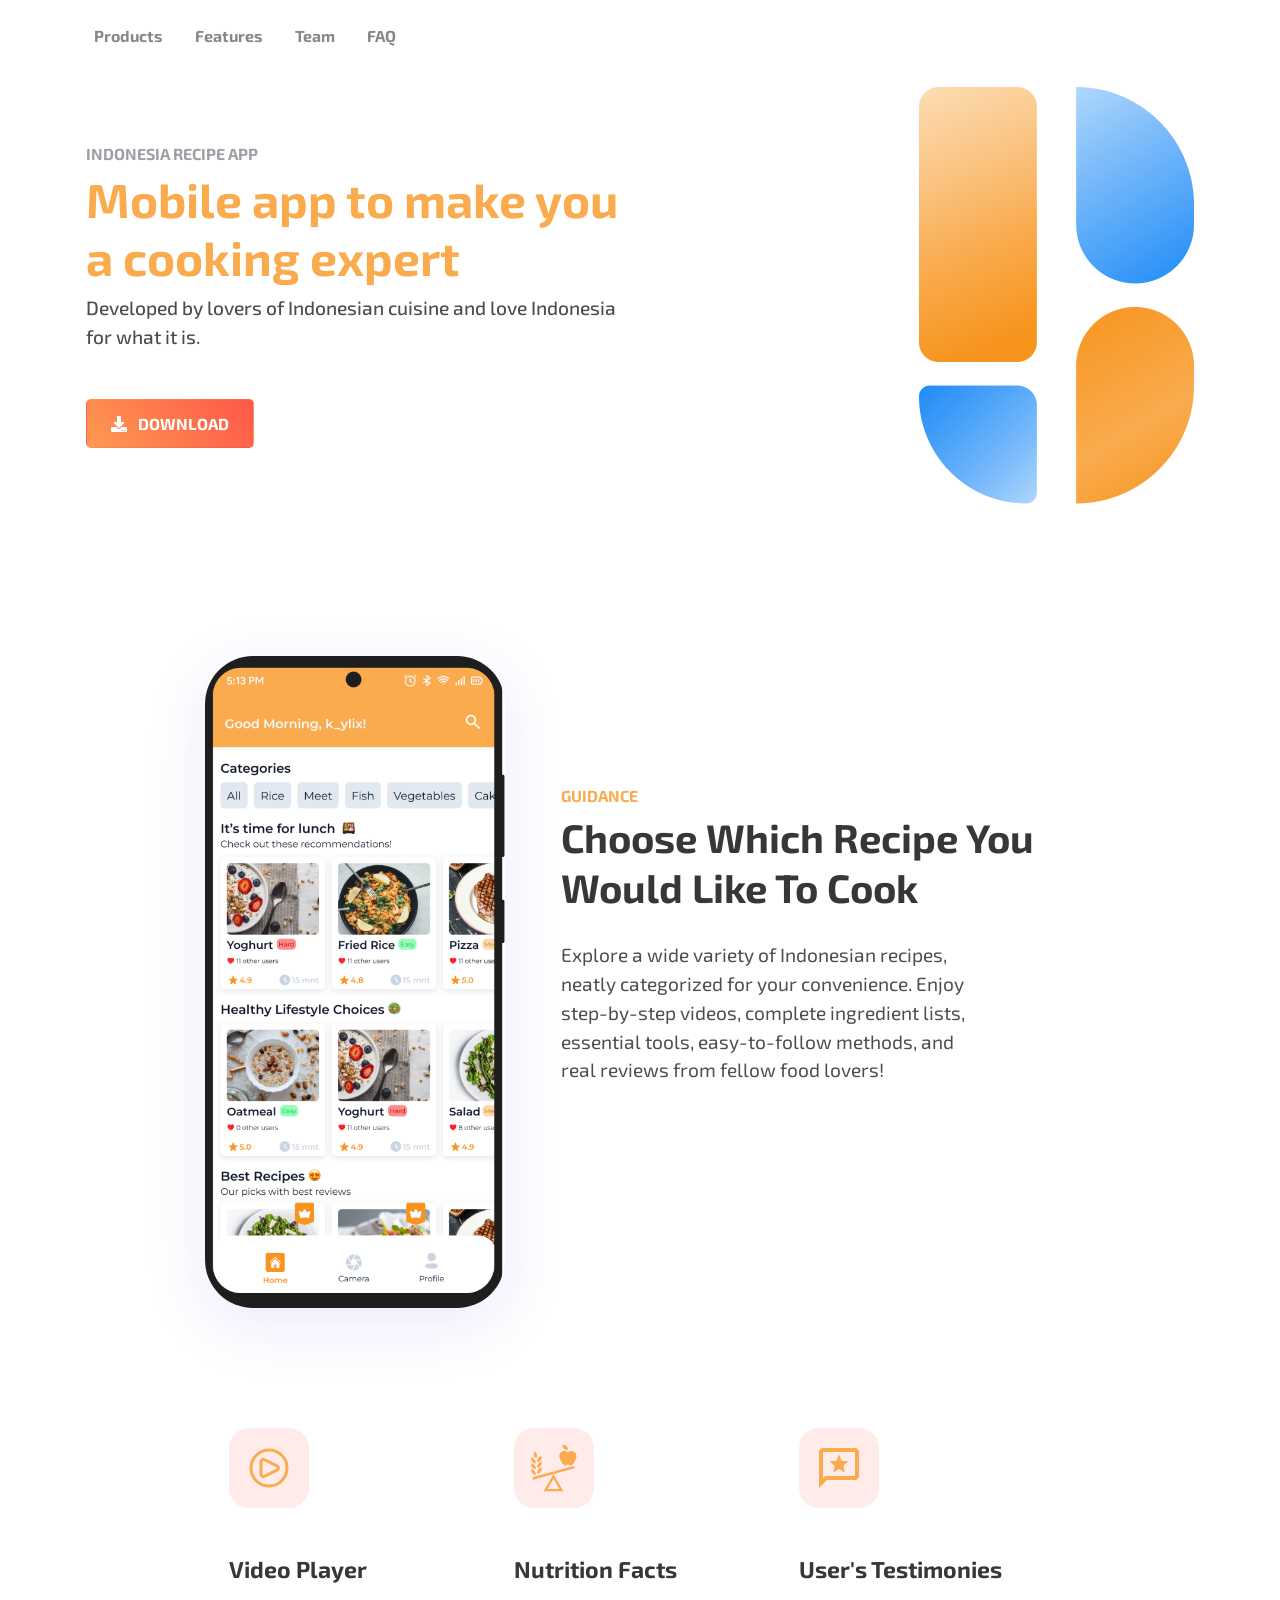
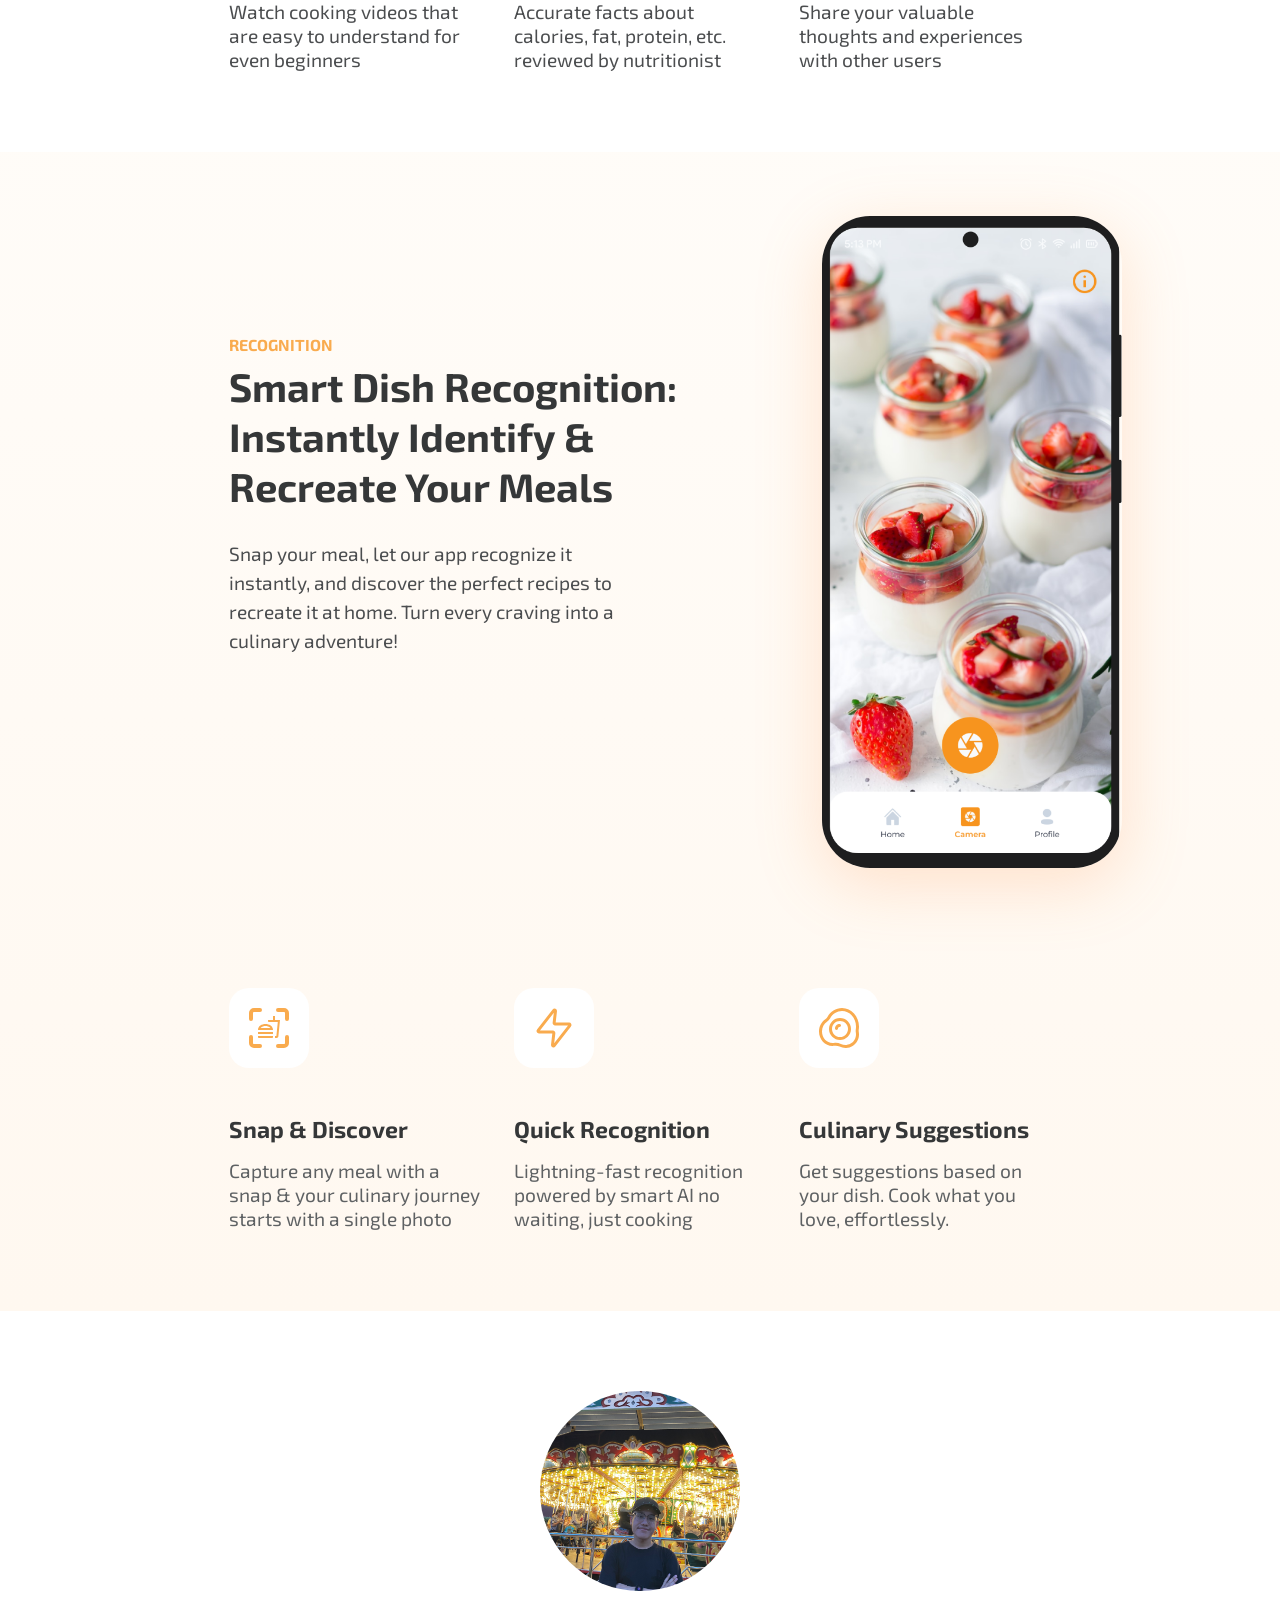
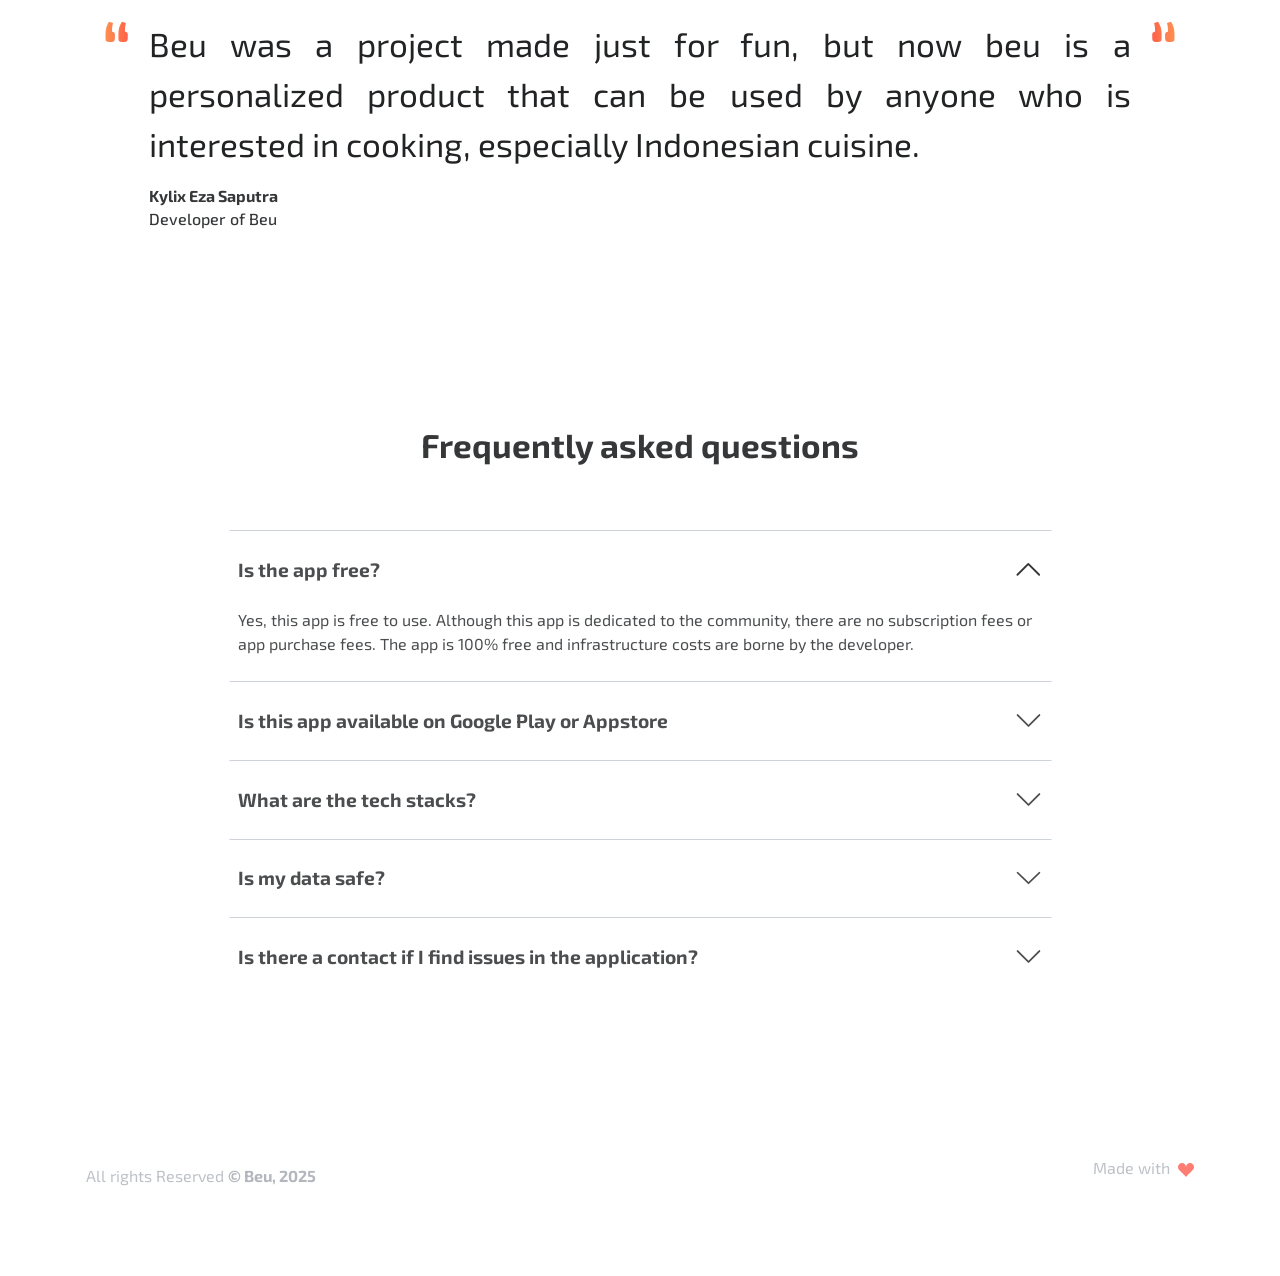
==== static_resources/src/main/resources/landing-page/public/index.html @ d97e84a9 "feat(app): created landing page" ====
<!DOCTYPE html>
<html lang="en-US" dir="ltr">

  <head>
    <meta charset="utf-8">
    <meta http-equiv="X-UA-Compatible" content="IE=edge">
    <meta name="viewport" content="width=device-width, initial-scale=1">


    <!-- ===============================================-->
    <!--    Document Title-->
    <!-- ===============================================-->
    <title>Beu | Bring Out The Best Chef In You!</title>


    <!-- ===============================================-->
    <!--    Favicons-->
    <!-- ===============================================-->
    <link rel="apple-touch-icon" href="assets/img/icons/logo.svg">
    <link rel="icon" type="image/x-icon" sizes="32x32" href="assets/img/icons/logo.svg">
    <link rel="icon" type="image/x-icon" sizes="16x16" href="assets/img/icons/logo.svg">
    <link rel="shortcut icon" type="image/x-icon" href="assets/img/icons/logo.svg">
    <link rel="manifest" href="assets/img/favicons/manifest.json">
    <meta name="msapplication-TileImage" content="assets/img/favicons/mstile-150x150.png">
    <meta name="theme-color" content="#ffffff">


    <!-- ===============================================-->
    <!--    Stylesheets-->
    <!-- ===============================================-->
    <link href="assets/css/theme.css" rel="stylesheet" />

  </head>


  <body>

    <!-- ===============================================-->
    <!--    Main Content-->
    <!-- ===============================================-->
    <main class="main" id="top">
      <nav class="navbar navbar-expand-lg navbar-light fixed-top py-3 d-block" data-navbar-on-scroll="data-navbar-on-scroll">
        <div class="container">
          <button class="navbar-toggler collapsed" type="button" data-bs-toggle="collapse" data-bs-target="#navbarSupportedContent" aria-controls="navbarSupportedContent" aria-expanded="false" aria-label="Toggle navigation"><span class="navbar-toggler-icon"></span></button>
          <div class="collapse navbar-collapse border-top border-lg-0 mt-4 mt-lg-0" id="navbarSupportedContent">
            <ul class="navbar-nav me-auto pt-2 pt-lg-0 font-base">
              <li class="nav-item pe-2" data-anchor="data-anchor"><a class="nav-link fw-bold" href="#home">Products</a></li>
              <li class="nav-item px-2" data-anchor="data-anchor"><a class="nav-link fw-bold" href="#feature">Features</a></li>
              <li class="nav-item px-2" data-anchor="data-anchor"><a class="nav-link fw-bold" href="#team">Team</a></li>
              <li class="nav-item px-2" data-anchor="data-anchor"><a class="nav-link fw-bold" href="#faq">FAQ</a></li>
            </ul>
          </div>
        </div>
      </nav>
      <section id="home">
        <div class="container">
          <div class="row align-items-center g-2">
            <div class="col-md-5 col-lg-6 order-0 order-md-1 text-end"><img class="pt-7 pt-md-0 w-50" src="assets/img/gallery/beu.png" alt="hero-header" /></div>
            <div class="col-md-7 col-lg-6 py-6 text-md-start text-center">
              <h6 class="fs-0 text-uppercase fw-bold text-600">Indonesia Recipe App</h6>
              <h1 class="fw-bold fs-4 fs-lg-6 fs-xxl-7 text-primary"> Mobile app to make you a cooking expert</h1>
              <p class="mb-5 fs-1 fw-medium">Developed by lovers of Indonesian cuisine and love Indonesia for what it is.</p>
              <a class="btn hover-top btn-collab" href="#!"><i class="fas fa-download me-2"></i> DOWNLOAD</a>
            </div>
          </div>
        </div>
      </section>

      <!-- ============================================-->
      <!-- <section> begin ============================-->
      <section id="feature" class="py-6">
        <div class="container">
          <div class="row flex-center">
            <div class="col-md-6 col-lg-4 text-center mb-6 mb-md-0 order-0"><img class="shadow-lg" src="assets/img/gallery/guidance.png" width="300" alt="..." style="border-radius:3rem;" /></div>
            <div class="col-md-6 text-center text-md-start mb-6 offset-0">
              <h6 class="fs-0 text-uppercase fw-bold text-primary">Guidance</h6>
              <h6 class="fw-bold fs-3 fs-lg-5 lh-sm">Choose Which Recipe You Would Like To Cook</h6>
              <p class="my-4 fs-1 pe-xl-8">Explore a wide variety of Indonesian recipes, neatly categorized for your convenience. Enjoy step-by-step videos, complete ingredient lists, essential tools, easy-to-follow methods, and real reviews from fellow food lovers!</p>
            </div>
          </div>
          <div class="row flex-center">
            <div class="col-md-4 col-lg-3 mt-4 mt-lg-8 text-center text-md-start">
              <div class="badge bg-soft-danger p-3 rounded-3"><img class="w-100 h-100" src="assets/img/icons/video.svg" alt="..." /></div>
              <h4 class="mt-5 mb-3 fw-bold">Video Player</h4>
              <p class="fs-1 lh-sm">Watch cooking videos that are easy to understand for even beginners</p>
            </div>
            <div class="col-md-4 col-lg-3 mt-4 mt-lg-8 text-center text-md-start">
              <div class="badge bg-soft-danger p-3 rounded-3"><img class="w-100 h-100" src="assets/img/icons/nutrition.svg" alt="..." /></div>
              <h4 class="mt-5 mb-3 fw-bold">Nutrition Facts</h4>
              <p class="fs-1 lh-sm">Accurate facts about calories, fat, protein, etc. reviewed by nutritionist</p>
            </div>
            <div class="col-md-4 col-lg-3 mt-4 mt-lg-8 text-center text-md-start">
              <div class="badge bg-soft-danger p-3 rounded-3"><img class="w-100 h-100" src="assets/img/icons/review.svg" alt="..." /></div>
              <h4 class="mt-5 mb-3 fw-bold">User's Testimonies</h4>
              <p class="fs-1 lh-sm">Share your valuable thoughts and experiences with other users</p>
            </div>
          </div>
        </div>
        <!-- end of .container-->

      </section>
      <!-- <section> close ============================-->
      <!-- ============================================-->




      <!-- ============================================-->
      <!-- <section> begin ============================-->
      <section class="py-6" style="background:linear-gradient(180deg, #FFFEFC -54.51%, #FFF8F0 99.98%);">

        <div class="container">
          <div class="row flex-center">
            <div class="col-md-6 col-lg-4 text-center mb-6 mb-md-0 order-0 order-md-1"><img class="shadow-collab" src="assets/img/gallery/recognition.png" width="300" alt="..." style="border-radius:3rem;" /></div>
            <div class="col-md-6 text-center text-md-start mb-6 offset-lg-1">
              <h6 class="fs-0 text-uppercase fw-bold text-primary">Recognition</h6>
              <h6 class="fw-bold fs-3 fs-lg-5 lh-sm">Smart Dish Recognition: Instantly Identify & Recreate Your Meals</h6>
              <p class="my-4 fs-1 pe-xl-8">Snap your meal, let our app recognize it instantly, and discover the perfect recipes to recreate it at home. Turn every craving into a culinary adventure!</p>
            </div>
          </div>
          <div class="row flex-center">
            <div class="col-md-4 col-lg-3 mt-4 mt-lg-8 text-center text-md-start">
              <div class="badge bg-white p-3 rounded-3"><img class="w-100 h-100" src="assets/img/icons/scan.svg" alt="..." /></div>
              <h4 class="mt-5 mb-3 fw-bold">Snap & Discover</h4>
              <p class="fs-1 lh-sm"><span class="text-900">Capture any meal with a snap & your culinary journey starts with a single photo</span></p>
            </div>
            <div class="col-md-4 col-lg-3 mt-4 mt-lg-8 text-center text-md-start">
              <div class="badge bg-white p-3 rounded-3"><img class="w-100 h-100" src="assets/img/icons/fast.svg" alt="..." /></div>
              <h4 class="mt-5 mb-3 fw-bold">Quick Recognition</h4>
              <p class="fs-1 lh-sm"><span class="text-900">Lightning-fast recognition powered by smart AI no waiting, just cooking</span></p>
            </div>
            <div class="col-md-4 col-lg-3 mt-4 mt-lg-8 text-center text-md-start">
              <div class="badge bg-white p-3 rounded-3"><img class="w-100 h-100" src="assets/img/icons/recreate.svg" alt="..." /></div>
              <h4 class="mt-5 mb-3 fw-bold">Culinary Suggestions</h4>
              <p class="fs-1 lh-sm"><span class="text-900"> Get suggestions based on your dish. Cook what you love, effortlessly.</span></p>
            </div>
          </div>
        </div>
        <!-- end of .container-->

      </section>
      <!-- <section> close ============================-->
      <!-- ============================================-->




      <!-- ============================================-->
      <!-- <section> begin ============================-->
      <section id="team">
        <div class="container text-center">
          <div class="mb-4">
            <img class="my-2 my-sm-0 align-self-center align-self-sm-center image-circle"
                 src="assets/img/gallery/kylix.jpg" width="200" alt="services" />
            <div class="d-flex flex-column flex-sm-row align-items-start my-4">
              <img class="mx-3 my-5 my-sm-0 align-self-center align-self-sm-start" src="assets/img/icons/quot.svg" alt="..." />
              <div class="flex-1 text-center text-sm-start justify-content-end">
                <p class="fs-4 text-1200 text-justify">Beu was a project made just for fun, but now beu is a personalized product that can be used by anyone who is interested in cooking, especially Indonesian cuisine.</p>
                <h6 class="mb-1 fw-bold fs-0">Kylix Eza Saputra</h6>
                <h6 class="fs-0">Developer of Beu</h6>
              </div>
              <img class="mx-sm-3 my-5 my-sm-0 align-self-center align-self-sm-start flip-image" src="assets/img/icons/quot.svg" alt="..." />
            </div>
          </div>
        </div>
        <!-- end of .container-->

      </section>
      <!-- <section> close ============================-->
      <!-- ============================================-->

      <!-- ============================================-->
      <!-- <section> begin ============================-->
      <section id="faq">
        <div class="container">
          <div class="row justify-content-center">
            <div class="col-md-8 col-lg-6 text-center mb-3">
              <h6 class="fw-bold fs-4 display-3 lh-sm mb-5">Frequently asked questions</h6>
            </div>
          </div>
          <div class="row flex-center">
            <div class="col-lg-9">
              <div class="accordion" id="accordionExample">
                <div class="accordion-item border-top">
                  <h2 class="accordion-header" id="heading1">
                    <button class="accordion-button px-2" type="button" data-bs-toggle="collapse" data-bs-target="#collapse1" aria-expanded="true" aria-controls="collapse1">
                      <span class="mb-0 fw-bold text-start fs-1 text-1000">Is the app free?</span>
                    </button>
                  </h2>
                  <div class="accordion-collapse collapse show" id="collapse1" aria-labelledby="heading1" data-bs-parent="#accordionExample">
                    <div class="accordion-body pt-0 px-2">Yes, this app is free to use. Although this app is dedicated to the community, there are no subscription fees or app purchase fees. The app is 100% free and infrastructure costs are borne by the developer.</div>
                  </div>
                </div>
                <div class="accordion-item border-top">
                  <h2 class="accordion-header" id="heading2">
                    <button class="accordion-button px-2 collapsed" type="button" data-bs-toggle="collapse" data-bs-target="#collapse2" aria-expanded="true" aria-controls="collapse2"><span class="mb-0 fw-bold text-start fs-1 text-1000">Is this app available on Google Play or Appstore</span></button>
                  </h2>
                  <div class="accordion-collapse collapse" id="collapse2" aria-labelledby="heading2" data-bs-parent="#accordionExample">
                    <div class="accordion-body pt-0 px-2">No, this application is not available on google play or appstore so you need to download it manually via the download button on this website that has been provided.</div>
                  </div>
                </div>
                <div class="accordion-item border-top">
                  <h2 class="accordion-header" id="heading3">
                    <button class="accordion-button px-2 collapsed" type="button" data-bs-toggle="collapse" data-bs-target="#collapse3" aria-expanded="true" aria-controls="collapse3">
                      <span class="mb-0 fw-bold text-start fs-1 text-1000">What are the tech stacks?</span>
                    </button>
                  </h2>
                  <div class="accordion-collapse collapse" id="collapse3" aria-labelledby="heading3" data-bs-parent="#accordionExample">
                    <div class="accordion-body pt-0 px-2">The entire ecosystem of this application was developed using new technologies from Kotlin, namely Compose Multiplatform and Ktor Server. Compose multiplatform is Kotlin's technology for developing Android and iOS applications by using one codebase. In addition, there is tensorflow to identify the dish</div>
                  </div>
                </div>
                <div class="accordion-item border-top">
                  <h2 class="accordion-header" id="heading4">
                    <button class="accordion-button px-2 collapsed" type="button" data-bs-toggle="collapse" data-bs-target="#collapse4" aria-expanded="true" aria-controls="collapse4"><span class="mb-0 fw-bold text-start fs-1 text-1000">Is my data safe?</span></button>
                  </h2>
                  <div class="accordion-collapse collapse" id="collapse4" aria-labelledby="heading4" data-bs-parent="#accordionExample">
                    <div class="accordion-body pt-0 px-2">Yes, user data will be safe and there will be no misuse of user data.</div>
                  </div>
                </div>
                <div class="accordion-item border-top">
                  <h2 class="accordion-header" id="heading5">
                    <button class="accordion-button px-2 collapsed" type="button" data-bs-toggle="collapse" data-bs-target="#collapse5" aria-expanded="true" aria-controls="collapse5"><span class="mb-0 fw-bold text-start fs-1 text-1000">Is there a contact if I find issues in the application?</span></button>
                  </h2>
                  <div class="accordion-collapse collapse" id="collapse5" aria-labelledby="heading5" data-bs-parent="#accordionExample">
                    <div class="accordion-body pt-0 px-2">Yes, you can contact the developer via email kylixeza.dev@gmail.com or directly open the issue in this repository https://github.com/kylixeza/beu-cmp</div>
                  </div>
                </div>
              </div>
            </div>
          </div>
        </div>
        <!-- end of .container-->

      </section>
      <!-- <section> close ============================-->
      <!-- ============================================-->

      <!-- ============================================-->
      <!-- <section> begin ============================-->
      <section>
        <div class="container">
          <div class="row justify-content-md-between justify-content-evenly">
            <div class="col-12 col-sm-8 col-md-6 col-lg-auto text-center text-md-start">
              <p class="fs-0 my-2 text-400">All rights Reserved <span class="fw-bold text-500">&copy; Beu, 2025</span></p>
            </div>
            <div class="col-12 col-sm-8 col-md-6">
              <p class="text-center text-md-end text-400"> Made with&nbsp;
                <svg class="bi bi-suit-heart-fill" xmlns="http://www.w3.org/2000/svg" width="16" height="16" fill="#FD7D72" viewBox="0 0 16 16">
                  <path d="M4 1c2.21 0 4 1.755 4 3.92C8 2.755 9.79 1 12 1s4 1.755 4 3.92c0 3.263-3.234 4.414-7.608 9.608a.513.513 0 0 1-.784 0C3.234 9.334 0 8.183 0 4.92 0 2.755 1.79 1 4 1z"></path>
                </svg>
              </p>
            </div>
          </div>
        </div>
        <!-- end of .container-->

      </section>
      <!-- <section> close ============================-->
      <!-- ============================================-->


    </main>
    <!-- ===============================================-->
    <!--    End of Main Content-->
    <!-- ===============================================-->




    <!-- ===============================================-->
    <!--    JavaScripts-->
    <!-- ===============================================-->
    <script src="vendors/@popperjs/popper.min.js"></script>
    <script src="vendors/bootstrap/bootstrap.min.js"></script>
    <script src="vendors/is/is.min.js"></script>
    <script src="https://polyfill.io/v3/polyfill.min.js?features=window.scroll"></script>
    <script src="vendors/fontawesome/all.min.js"></script>
    <script src="assets/js/theme.js"></script>

    <link href="https://fonts.googleapis.com/css2?family=Exo+2:wght@200;300;400;500;600;700&amp;family=Montserrat:wght@200;300&amp;display=swap" rel="stylesheet">
    <link href="https://fonts.googleapis.com/css2?family=Exo+2:wght@200;300;400;500;600;700&amp;family=Montserrat:wght@200;300;400;500;600;700&amp;display=swap" rel="stylesheet">
  </body>

</html>
---- static_resources/src/main/resources/landing-page/public/assets/css/theme.css ----
/* -------------------------------------------------------------------------- */
/*                                 Theme                                      */
/* -------------------------------------------------------------------------- */
/* prettier-ignore */
/* -------------------------------------------------------------------------- */
/*                                  Utilities                                 */
/* -------------------------------------------------------------------------- */
/*-----------------------------------------------
|   Bootstrap Styles
-----------------------------------------------*/
/*!
 * Bootstrap v5.0.0-alpha1 (https://getbootstrap.com/)
 * Copyright 2011-2020 The Bootstrap Authors
 * Copyright 2011-2020 Twitter, Inc.
 * Licensed under MIT (https://github.com/twbs/bootstrap/blob/main/LICENSE)
 */
:root {
  --bs-blue: #1478FC;
  --bs-indigo: #5022E2;
  --bs-purple: #764BA2;
  --bs-pink: #EE6BFA;
  --bs-red: #FD7D72;
  --bs-orange: #F0980E;
  --bs-yellow: #FE9A52;
  --bs-green: #4FBF67;
  --bs-teal: #18DEBC;
  --bs-cyan: #21D4DF;
  --bs-white: #fff;
  --bs-gray: #9DA1A6;
  --bs-gray-dark: #6F7275;
  --bs-primary: #5022E2;
  --bs-secondary: #764BA2;
  --bs-success: #4FBF67;
  --bs-info: #21D4DF;
  --bs-warning: #FE9A52;
  --bs-danger: #FD7D72;
  --bs-light: #F9FAFD;
  --bs-dark: #353738;
  --bs-font-sans-serif: "Exo 2", "Open Sans", -apple-system, BlinkMacSystemFont, "Segoe UI", "Helvetica Neue", Arial, sans-serif, "Apple Color Emoji", "Segoe UI Emoji", "Segoe UI Symbol";
  --bs-font-monospace: "SFMono-Regular", Menlo, Monaco, Consolas, "Liberation Mono", "Courier New", monospace;
  --bs-gradient: linear-gradient(180deg, rgba(255, 255, 255, 0.15), rgba(255, 255, 255, 0));
}

*,
*::before,
*::after {
  -webkit-box-sizing: border-box;
  box-sizing: border-box;
}

@media (prefers-reduced-motion: no-preference) {
  :root {
    scroll-behavior: smooth;
  }
}

body {
  margin: 0;
  font-family: var(--bs-font-sans-serif);
  font-size: 1rem;
  font-weight: 400;
  line-height: 1.5;
  color: #4B4D4F;
  background-color: #fff;
  -webkit-text-size-adjust: 100%;
  -webkit-tap-highlight-color: rgba(0, 0, 0, 0);
}

hr {
  margin: 1rem 0;
  color: #CED3D9;
  background-color: currentColor;
  border: 0;
  opacity: 1;
}

hr:not([size]) {
  height: 1px;
}

h1, .h1, h2, .h2, h3, .h3, h4, .h4, h5, .h5, h6, .h6 {
  margin-top: 0;
  margin-bottom: 0.5rem;
  font-family: "Exo 2", "Open Sans", -apple-system, BlinkMacSystemFont, "Segoe UI", "Helvetica Neue", Arial, sans-serif, "Apple Color Emoji", "Segoe UI Emoji", "Segoe UI Symbol";
  font-weight: 500;
  line-height: 1.2;
  color: #353738;
}

h1, .h1 {
  font-size: calc(1.37383rem + 1.48598vw);
}

@media (min-width: 1200px) {
  h1, .h1 {
    font-size: 2.48832rem;
  }
}

h2, .h2 {
  font-size: calc(1.33236rem + 0.98832vw);
}

@media (min-width: 1200px) {
  h2, .h2 {
    font-size: 2.0736rem;
  }
}

h3, .h3 {
  font-size: calc(1.2978rem + 0.5736vw);
}

@media (min-width: 1200px) {
  h3, .h3 {
    font-size: 1.728rem;
  }
}

h4, .h4 {
  font-size: calc(1.269rem + 0.228vw);
}

@media (min-width: 1200px) {
  h4, .h4 {
    font-size: 1.44rem;
  }
}

h5, .h5 {
  font-size: 1.2rem;
}

h6, .h6 {
  font-size: 0.83333rem;
}

p {
  margin-top: 0;
  margin-bottom: 1rem;
}

abbr[title],
abbr[data-bs-original-title] {
  -webkit-text-decoration: underline dotted;
  text-decoration: underline dotted;
  cursor: help;
  -webkit-text-decoration-skip-ink: none;
  text-decoration-skip-ink: none;
}

address {
  margin-bottom: 1rem;
  font-style: normal;
  line-height: inherit;
}

ol,
ul {
  padding-left: 2rem;
}

ol,
ul,
dl {
  margin-top: 0;
  margin-bottom: 1rem;
}

ol ol,
ul ul,
ol ul,
ul ol {
  margin-bottom: 0;
}

dt {
  font-weight: 700;
}

dd {
  margin-bottom: .5rem;
  margin-left: 0;
}

blockquote {
  margin: 0 0 1rem;
}

b,
strong {
  font-weight: 800;
}

small, .small {
  font-size: 75%;
}

mark, .mark {
  padding: 0.2em;
  background-color: #fcf8e3;
}

sub,
sup {
  position: relative;
  font-size: 0.75em;
  line-height: 0;
  vertical-align: baseline;
}

sub {
  bottom: -.25em;
}

sup {
  top: -.5em;
}

a {
  color: #5022E2;
  text-decoration: none;
}

a:hover {
  color: #401bb5;
  text-decoration: underline;
}

a:not([href]):not([class]), a:not([href]):not([class]):hover {
  color: inherit;
  text-decoration: none;
}

pre,
code,
kbd,
samp {
  font-family: var(--bs-font-monospace);
  font-size: 1em;
  direction: ltr /* rtl:ignore */;
  unicode-bidi: bidi-override;
}

pre {
  display: block;
  margin-top: 0;
  margin-bottom: 1rem;
  overflow: auto;
  font-size: 75%;
}

pre code {
  font-size: inherit;
  color: inherit;
  word-break: normal;
}

code {
  font-size: 75%;
  color: #EE6BFA;
  word-wrap: break-word;
}

a > code {
  color: inherit;
}

kbd {
  padding: 0.2rem 0.4rem;
  font-size: 75%;
  color: #fff;
  background-color: #5E6163;
  border-radius: 0.625rem;
}

kbd kbd {
  padding: 0;
  font-size: 1em;
  font-weight: 700;
}

figure {
  margin: 0 0 1rem;
}

img,
svg {
  vertical-align: middle;
}

table {
  caption-side: bottom;
  border-collapse: collapse;
}

caption {
  padding-top: 0.5rem;
  padding-bottom: 0.5rem;
  color: #B3B7BD;
  text-align: left;
}

th {
  text-align: inherit;
  text-align: -webkit-match-parent;
}

thead,
tbody,
tfoot,
tr,
td,
th {
  border-color: inherit;
  border-style: solid;
  border-width: 0;
}

label {
  display: inline-block;
}

button {
  border-radius: 0;
}

button:focus:not(:focus-visible) {
  outline: 0;
}

input,
button,
select,
optgroup,
textarea {
  margin: 0;
  font-family: inherit;
  font-size: inherit;
  line-height: inherit;
}

button,
select {
  text-transform: none;
}

[role="button"] {
  cursor: pointer;
}

select {
  word-wrap: normal;
}

select:disabled {
  opacity: 1;
}

[list]::-webkit-calendar-picker-indicator {
  display: none;
}

button,
[type="button"],
[type="reset"],
[type="submit"] {
  -webkit-appearance: button;
}

button:not(:disabled),
[type="button"]:not(:disabled),
[type="reset"]:not(:disabled),
[type="submit"]:not(:disabled) {
  cursor: pointer;
}

::-moz-focus-inner {
  padding: 0;
  border-style: none;
}

textarea {
  resize: vertical;
}

fieldset {
  min-width: 0;
  padding: 0;
  margin: 0;
  border: 0;
}

legend {
  float: left;
  width: 100%;
  padding: 0;
  margin-bottom: 0.5rem;
  font-size: calc(1.275rem + 0.3vw);
  line-height: inherit;
}

@media (min-width: 1200px) {
  legend {
    font-size: 1.5rem;
  }
}

legend + * {
  clear: left;
}

::-webkit-datetime-edit-fields-wrapper,
::-webkit-datetime-edit-text,
::-webkit-datetime-edit-minute,
::-webkit-datetime-edit-hour-field,
::-webkit-datetime-edit-day-field,
::-webkit-datetime-edit-month-field,
::-webkit-datetime-edit-year-field {
  padding: 0;
}

::-webkit-inner-spin-button {
  height: auto;
}

[type="search"] {
  outline-offset: -2px;
  -webkit-appearance: textfield;
}

/* rtl:raw:
[type="tel"],
[type="url"],
[type="email"],
[type="number"] {
  direction: ltr;
}
*/
::-webkit-search-decoration {
  -webkit-appearance: none;
}

::-webkit-color-swatch-wrapper {
  padding: 0;
}

::file-selector-button {
  font: inherit;
}

::-webkit-file-upload-button {
  font: inherit;
  -webkit-appearance: button;
}

output {
  display: inline-block;
}

iframe {
  border: 0;
}

summary {
  display: list-item;
  cursor: pointer;
}

progress {
  vertical-align: baseline;
}

[hidden] {
  display: none !important;
}

.lead {
  font-size: 1.2rem;
  font-weight: 400;
}

.display-1 {
  font-size: calc(1.55498rem + 3.65978vw);
  font-weight: 900;
  line-height: 1;
}

@media (min-width: 1200px) {
  .display-1 {
    font-size: 4.29982rem;
  }
}

.display-2 {
  font-size: calc(1.48332rem + 2.79982vw);
  font-weight: 900;
  line-height: 1;
}

@media (min-width: 1200px) {
  .display-2 {
    font-size: 3.58318rem;
  }
}

.display-3 {
  font-size: calc(1.4236rem + 2.08318vw);
  font-weight: 900;
  line-height: 1;
}

@media (min-width: 1200px) {
  .display-3 {
    font-size: 2.98598rem;
  }
}

.display-4 {
  font-size: calc(1.37383rem + 1.48598vw);
  font-weight: 900;
  line-height: 1;
}

@media (min-width: 1200px) {
  .display-4 {
    font-size: 2.48832rem;
  }
}

.display-5 {
  font-size: calc(1.33236rem + 0.98832vw);
  font-weight: 900;
  line-height: 1;
}

@media (min-width: 1200px) {
  .display-5 {
    font-size: 2.0736rem;
  }
}

.display-6 {
  font-size: calc(1.2978rem + 0.5736vw);
  font-weight: 900;
  line-height: 1;
}

@media (min-width: 1200px) {
  .display-6 {
    font-size: 1.728rem;
  }
}

.list-unstyled {
  padding-left: 0;
  list-style: none;
}

.list-inline {
  padding-left: 0;
  list-style: none;
}

.list-inline-item {
  display: inline-block;
}

.list-inline-item:not(:last-child) {
  margin-right: 0.5rem;
}

.initialism {
  font-size: 75%;
  text-transform: uppercase;
}

.blockquote {
  margin-bottom: 1rem;
  font-size: 1.2rem;
}

.blockquote > :last-child {
  margin-bottom: 0;
}

.blockquote-footer {
  margin-top: -1rem;
  margin-bottom: 1rem;
  font-size: 75%;
  color: #9DA1A6;
}

.blockquote-footer::before {
  content: "\2014\00A0";
}

.img-fluid {
  max-width: 100%;
  height: auto;
}

.img-thumbnail {
  padding: 0.25rem;
  background-color: #fff;
  border: 1px solid #CED3D9;
  border-radius: 0.25rem;
  max-width: 100%;
  height: auto;
}

.figure {
  display: inline-block;
}

.figure-img {
  margin-bottom: 0.5rem;
  line-height: 1;
}

.figure-caption {
  font-size: 75%;
  color: #9DA1A6;
}

.container,
.container-fluid,
.container-sm,
.container-md,
.container-lg,
.container-xl,
.container-xxl {
  width: 100%;
  padding-right: var(--bs-gutter-x, 1rem);
  padding-left: var(--bs-gutter-x, 1rem);
  margin-right: auto;
  margin-left: auto;
}

@media (min-width: 576px) {
  .container, .container-sm {
    max-width: 540px;
  }
}

@media (min-width: 768px) {
  .container, .container-sm, .container-md {
    max-width: 720px;
  }
}

@media (min-width: 992px) {
  .container, .container-sm, .container-md, .container-lg {
    max-width: 960px;
  }
}

@media (min-width: 1200px) {
  .container, .container-sm, .container-md, .container-lg, .container-xl {
    max-width: 1140px;
  }
}

@media (min-width: 1540px) {
  .container, .container-sm, .container-md, .container-lg, .container-xl, .container-xxl {
    max-width: 1480px;
  }
}

.row {
  --bs-gutter-x: 2rem;
  --bs-gutter-y: 0;
  display: -webkit-box;
  display: -ms-flexbox;
  display: flex;
  -ms-flex-wrap: wrap;
  flex-wrap: wrap;
  margin-top: calc(var(--bs-gutter-y) * -1);
  margin-right: calc(var(--bs-gutter-x) / -2);
  margin-left: calc(var(--bs-gutter-x) / -2);
}

.row > * {
  -ms-flex-negative: 0;
  flex-shrink: 0;
  width: 100%;
  max-width: 100%;
  padding-right: calc(var(--bs-gutter-x) / 2);
  padding-left: calc(var(--bs-gutter-x) / 2);
  margin-top: var(--bs-gutter-y);
}

.col {
  -webkit-box-flex: 1;
  -ms-flex: 1 0 0%;
  flex: 1 0 0%;
}

.row-cols-auto > * {
  -webkit-box-flex: 0;
  -ms-flex: 0 0 auto;
  flex: 0 0 auto;
  width: auto;
}

.row-cols-1 > * {
  -webkit-box-flex: 0;
  -ms-flex: 0 0 auto;
  flex: 0 0 auto;
  width: 100%;
}

.row-cols-2 > * {
  -webkit-box-flex: 0;
  -ms-flex: 0 0 auto;
  flex: 0 0 auto;
  width: 50%;
}

.row-cols-3 > * {
  -webkit-box-flex: 0;
  -ms-flex: 0 0 auto;
  flex: 0 0 auto;
  width: 33.33333%;
}

.row-cols-4 > * {
  -webkit-box-flex: 0;
  -ms-flex: 0 0 auto;
  flex: 0 0 auto;
  width: 25%;
}

.row-cols-5 > * {
  -webkit-box-flex: 0;
  -ms-flex: 0 0 auto;
  flex: 0 0 auto;
  width: 20%;
}

.row-cols-6 > * {
  -webkit-box-flex: 0;
  -ms-flex: 0 0 auto;
  flex: 0 0 auto;
  width: 16.66667%;
}

.col-auto {
  -webkit-box-flex: 0;
  -ms-flex: 0 0 auto;
  flex: 0 0 auto;
  width: auto;
}

.col-1 {
  -webkit-box-flex: 0;
  -ms-flex: 0 0 auto;
  flex: 0 0 auto;
  width: 8.33333%;
}

.col-2 {
  -webkit-box-flex: 0;
  -ms-flex: 0 0 auto;
  flex: 0 0 auto;
  width: 16.66667%;
}

.col-3 {
  -webkit-box-flex: 0;
  -ms-flex: 0 0 auto;
  flex: 0 0 auto;
  width: 25%;
}

.col-4 {
  -webkit-box-flex: 0;
  -ms-flex: 0 0 auto;
  flex: 0 0 auto;
  width: 33.33333%;
}

.col-5 {
  -webkit-box-flex: 0;
  -ms-flex: 0 0 auto;
  flex: 0 0 auto;
  width: 41.66667%;
}

.col-6 {
  -webkit-box-flex: 0;
  -ms-flex: 0 0 auto;
  flex: 0 0 auto;
  width: 50%;
}

.col-7 {
  -webkit-box-flex: 0;
  -ms-flex: 0 0 auto;
  flex: 0 0 auto;
  width: 58.33333%;
}

.col-8 {
  -webkit-box-flex: 0;
  -ms-flex: 0 0 auto;
  flex: 0 0 auto;
  width: 66.66667%;
}

.col-9 {
  -webkit-box-flex: 0;
  -ms-flex: 0 0 auto;
  flex: 0 0 auto;
  width: 75%;
}

.col-10 {
  -webkit-box-flex: 0;
  -ms-flex: 0 0 auto;
  flex: 0 0 auto;
  width: 83.33333%;
}

.col-11 {
  -webkit-box-flex: 0;
  -ms-flex: 0 0 auto;
  flex: 0 0 auto;
  width: 91.66667%;
}

.col-12 {
  -webkit-box-flex: 0;
  -ms-flex: 0 0 auto;
  flex: 0 0 auto;
  width: 100%;
}

.offset-1 {
  margin-left: 8.33333%;
}

.offset-2 {
  margin-left: 16.66667%;
}

.offset-3 {
  margin-left: 25%;
}

.offset-4 {
  margin-left: 33.33333%;
}

.offset-5 {
  margin-left: 41.66667%;
}

.offset-6 {
  margin-left: 50%;
}

.offset-7 {
  margin-left: 58.33333%;
}

.offset-8 {
  margin-left: 66.66667%;
}

.offset-9 {
  margin-left: 75%;
}

.offset-10 {
  margin-left: 83.33333%;
}

.offset-11 {
  margin-left: 91.66667%;
}

.g-0,
.gx-0 {
  --bs-gutter-x: 0;
}

.g-0,
.gy-0 {
  --bs-gutter-y: 0;
}

.g-1,
.gx-1 {
  --bs-gutter-x: 0.25rem;
}

.g-1,
.gy-1 {
  --bs-gutter-y: 0.25rem;
}

.g-2,
.gx-2 {
  --bs-gutter-x: 0.5rem;
}

.g-2,
.gy-2 {
  --bs-gutter-y: 0.5rem;
}

.g-3,
.gx-3 {
  --bs-gutter-x: 1rem;
}

.g-3,
.gy-3 {
  --bs-gutter-y: 1rem;
}

.g-4,
.gx-4 {
  --bs-gutter-x: 1.8rem;
}

.g-4,
.gy-4 {
  --bs-gutter-y: 1.8rem;
}

.g-5,
.gx-5 {
  --bs-gutter-x: 3rem;
}

.g-5,
.gy-5 {
  --bs-gutter-y: 3rem;
}

.g-6,
.gx-6 {
  --bs-gutter-x: 4rem;
}

.g-6,
.gy-6 {
  --bs-gutter-y: 4rem;
}

.g-7,
.gx-7 {
  --bs-gutter-x: 5rem;
}

.g-7,
.gy-7 {
  --bs-gutter-y: 5rem;
}

.g-8,
.gx-8 {
  --bs-gutter-x: 7.5rem;
}

.g-8,
.gy-8 {
  --bs-gutter-y: 7.5rem;
}

.g-9,
.gx-9 {
  --bs-gutter-x: 10rem;
}

.g-9,
.gy-9 {
  --bs-gutter-y: 10rem;
}

.g-10,
.gx-10 {
  --bs-gutter-x: 12.5rem;
}

.g-10,
.gy-10 {
  --bs-gutter-y: 12.5rem;
}

.g-11,
.gx-11 {
  --bs-gutter-x: 15rem;
}

.g-11,
.gy-11 {
  --bs-gutter-y: 15rem;
}

@media (min-width: 576px) {
  .col-sm {
    -webkit-box-flex: 1;
    -ms-flex: 1 0 0%;
    flex: 1 0 0%;
  }
  .row-cols-sm-auto > * {
    -webkit-box-flex: 0;
    -ms-flex: 0 0 auto;
    flex: 0 0 auto;
    width: auto;
  }
  .row-cols-sm-1 > * {
    -webkit-box-flex: 0;
    -ms-flex: 0 0 auto;
    flex: 0 0 auto;
    width: 100%;
  }
  .row-cols-sm-2 > * {
    -webkit-box-flex: 0;
    -ms-flex: 0 0 auto;
    flex: 0 0 auto;
    width: 50%;
  }
  .row-cols-sm-3 > * {
    -webkit-box-flex: 0;
    -ms-flex: 0 0 auto;
    flex: 0 0 auto;
    width: 33.33333%;
  }
  .row-cols-sm-4 > * {
    -webkit-box-flex: 0;
    -ms-flex: 0 0 auto;
    flex: 0 0 auto;
    width: 25%;
  }
  .row-cols-sm-5 > * {
    -webkit-box-flex: 0;
    -ms-flex: 0 0 auto;
    flex: 0 0 auto;
    width: 20%;
  }
  .row-cols-sm-6 > * {
    -webkit-box-flex: 0;
    -ms-flex: 0 0 auto;
    flex: 0 0 auto;
    width: 16.66667%;
  }
  .col-sm-auto {
    -webkit-box-flex: 0;
    -ms-flex: 0 0 auto;
    flex: 0 0 auto;
    width: auto;
  }
  .col-sm-1 {
    -webkit-box-flex: 0;
    -ms-flex: 0 0 auto;
    flex: 0 0 auto;
    width: 8.33333%;
  }
  .col-sm-2 {
    -webkit-box-flex: 0;
    -ms-flex: 0 0 auto;
    flex: 0 0 auto;
    width: 16.66667%;
  }
  .col-sm-3 {
    -webkit-box-flex: 0;
    -ms-flex: 0 0 auto;
    flex: 0 0 auto;
    width: 25%;
  }
  .col-sm-4 {
    -webkit-box-flex: 0;
    -ms-flex: 0 0 auto;
    flex: 0 0 auto;
    width: 33.33333%;
  }
  .col-sm-5 {
    -webkit-box-flex: 0;
    -ms-flex: 0 0 auto;
    flex: 0 0 auto;
    width: 41.66667%;
  }
  .col-sm-6 {
    -webkit-box-flex: 0;
    -ms-flex: 0 0 auto;
    flex: 0 0 auto;
    width: 50%;
  }
  .col-sm-7 {
    -webkit-box-flex: 0;
    -ms-flex: 0 0 auto;
    flex: 0 0 auto;
    width: 58.33333%;
  }
  .col-sm-8 {
    -webkit-box-flex: 0;
    -ms-flex: 0 0 auto;
    flex: 0 0 auto;
    width: 66.66667%;
  }
  .col-sm-9 {
    -webkit-box-flex: 0;
    -ms-flex: 0 0 auto;
    flex: 0 0 auto;
    width: 75%;
  }
  .col-sm-10 {
    -webkit-box-flex: 0;
    -ms-flex: 0 0 auto;
    flex: 0 0 auto;
    width: 83.33333%;
  }
  .col-sm-11 {
    -webkit-box-flex: 0;
    -ms-flex: 0 0 auto;
    flex: 0 0 auto;
    width: 91.66667%;
  }
  .col-sm-12 {
    -webkit-box-flex: 0;
    -ms-flex: 0 0 auto;
    flex: 0 0 auto;
    width: 100%;
  }
  .offset-sm-0 {
    margin-left: 0;
  }
  .offset-sm-1 {
    margin-left: 8.33333%;
  }
  .offset-sm-2 {
    margin-left: 16.66667%;
  }
  .offset-sm-3 {
    margin-left: 25%;
  }
  .offset-sm-4 {
    margin-left: 33.33333%;
  }
  .offset-sm-5 {
    margin-left: 41.66667%;
  }
  .offset-sm-6 {
    margin-left: 50%;
  }
  .offset-sm-7 {
    margin-left: 58.33333%;
  }
  .offset-sm-8 {
    margin-left: 66.66667%;
  }
  .offset-sm-9 {
    margin-left: 75%;
  }
  .offset-sm-10 {
    margin-left: 83.33333%;
  }
  .offset-sm-11 {
    margin-left: 91.66667%;
  }
  .g-sm-0,
  .gx-sm-0 {
    --bs-gutter-x: 0;
  }
  .g-sm-0,
  .gy-sm-0 {
    --bs-gutter-y: 0;
  }
  .g-sm-1,
  .gx-sm-1 {
    --bs-gutter-x: 0.25rem;
  }
  .g-sm-1,
  .gy-sm-1 {
    --bs-gutter-y: 0.25rem;
  }
  .g-sm-2,
  .gx-sm-2 {
    --bs-gutter-x: 0.5rem;
  }
  .g-sm-2,
  .gy-sm-2 {
    --bs-gutter-y: 0.5rem;
  }
  .g-sm-3,
  .gx-sm-3 {
    --bs-gutter-x: 1rem;
  }
  .g-sm-3,
  .gy-sm-3 {
    --bs-gutter-y: 1rem;
  }
  .g-sm-4,
  .gx-sm-4 {
    --bs-gutter-x: 1.8rem;
  }
  .g-sm-4,
  .gy-sm-4 {
    --bs-gutter-y: 1.8rem;
  }
  .g-sm-5,
  .gx-sm-5 {
    --bs-gutter-x: 3rem;
  }
  .g-sm-5,
  .gy-sm-5 {
    --bs-gutter-y: 3rem;
  }
  .g-sm-6,
  .gx-sm-6 {
    --bs-gutter-x: 4rem;
  }
  .g-sm-6,
  .gy-sm-6 {
    --bs-gutter-y: 4rem;
  }
  .g-sm-7,
  .gx-sm-7 {
    --bs-gutter-x: 5rem;
  }
  .g-sm-7,
  .gy-sm-7 {
    --bs-gutter-y: 5rem;
  }
  .g-sm-8,
  .gx-sm-8 {
    --bs-gutter-x: 7.5rem;
  }
  .g-sm-8,
  .gy-sm-8 {
    --bs-gutter-y: 7.5rem;
  }
  .g-sm-9,
  .gx-sm-9 {
    --bs-gutter-x: 10rem;
  }
  .g-sm-9,
  .gy-sm-9 {
    --bs-gutter-y: 10rem;
  }
  .g-sm-10,
  .gx-sm-10 {
    --bs-gutter-x: 12.5rem;
  }
  .g-sm-10,
  .gy-sm-10 {
    --bs-gutter-y: 12.5rem;
  }
  .g-sm-11,
  .gx-sm-11 {
    --bs-gutter-x: 15rem;
  }
  .g-sm-11,
  .gy-sm-11 {
    --bs-gutter-y: 15rem;
  }
}

@media (min-width: 768px) {
  .col-md {
    -webkit-box-flex: 1;
    -ms-flex: 1 0 0%;
    flex: 1 0 0%;
  }
  .row-cols-md-auto > * {
    -webkit-box-flex: 0;
    -ms-flex: 0 0 auto;
    flex: 0 0 auto;
    width: auto;
  }
  .row-cols-md-1 > * {
    -webkit-box-flex: 0;
    -ms-flex: 0 0 auto;
    flex: 0 0 auto;
    width: 100%;
  }
  .row-cols-md-2 > * {
    -webkit-box-flex: 0;
    -ms-flex: 0 0 auto;
    flex: 0 0 auto;
    width: 50%;
  }
  .row-cols-md-3 > * {
    -webkit-box-flex: 0;
    -ms-flex: 0 0 auto;
    flex: 0 0 auto;
    width: 33.33333%;
  }
  .row-cols-md-4 > * {
    -webkit-box-flex: 0;
    -ms-flex: 0 0 auto;
    flex: 0 0 auto;
    width: 25%;
  }
  .row-cols-md-5 > * {
    -webkit-box-flex: 0;
    -ms-flex: 0 0 auto;
    flex: 0 0 auto;
    width: 20%;
  }
  .row-cols-md-6 > * {
    -webkit-box-flex: 0;
    -ms-flex: 0 0 auto;
    flex: 0 0 auto;
    width: 16.66667%;
  }
  .col-md-auto {
    -webkit-box-flex: 0;
    -ms-flex: 0 0 auto;
    flex: 0 0 auto;
    width: auto;
  }
  .col-md-1 {
    -webkit-box-flex: 0;
    -ms-flex: 0 0 auto;
    flex: 0 0 auto;
    width: 8.33333%;
  }
  .col-md-2 {
    -webkit-box-flex: 0;
    -ms-flex: 0 0 auto;
    flex: 0 0 auto;
    width: 16.66667%;
  }
  .col-md-3 {
    -webkit-box-flex: 0;
    -ms-flex: 0 0 auto;
    flex: 0 0 auto;
    width: 25%;
  }
  .col-md-4 {
    -webkit-box-flex: 0;
    -ms-flex: 0 0 auto;
    flex: 0 0 auto;
    width: 33.33333%;
  }
  .col-md-5 {
    -webkit-box-flex: 0;
    -ms-flex: 0 0 auto;
    flex: 0 0 auto;
    width: 41.66667%;
  }
  .col-md-6 {
    -webkit-box-flex: 0;
    -ms-flex: 0 0 auto;
    flex: 0 0 auto;
    width: 50%;
  }
  .col-md-7 {
    -webkit-box-flex: 0;
    -ms-flex: 0 0 auto;
    flex: 0 0 auto;
    width: 58.33333%;
  }
  .col-md-8 {
    -webkit-box-flex: 0;
    -ms-flex: 0 0 auto;
    flex: 0 0 auto;
    width: 66.66667%;
  }
  .col-md-9 {
    -webkit-box-flex: 0;
    -ms-flex: 0 0 auto;
    flex: 0 0 auto;
    width: 75%;
  }
  .col-md-10 {
    -webkit-box-flex: 0;
    -ms-flex: 0 0 auto;
    flex: 0 0 auto;
    width: 83.33333%;
  }
  .col-md-11 {
    -webkit-box-flex: 0;
    -ms-flex: 0 0 auto;
    flex: 0 0 auto;
    width: 91.66667%;
  }
  .col-md-12 {
    -webkit-box-flex: 0;
    -ms-flex: 0 0 auto;
    flex: 0 0 auto;
    width: 100%;
  }
  .offset-md-0 {
    margin-left: 0;
  }
  .offset-md-1 {
    margin-left: 8.33333%;
  }
  .offset-md-2 {
    margin-left: 16.66667%;
  }
  .offset-md-3 {
    margin-left: 25%;
  }
  .offset-md-4 {
    margin-left: 33.33333%;
  }
  .offset-md-5 {
    margin-left: 41.66667%;
  }
  .offset-md-6 {
    margin-left: 50%;
  }
  .offset-md-7 {
    margin-left: 58.33333%;
  }
  .offset-md-8 {
    margin-left: 66.66667%;
  }
  .offset-md-9 {
    margin-left: 75%;
  }
  .offset-md-10 {
    margin-left: 83.33333%;
  }
  .offset-md-11 {
    margin-left: 91.66667%;
  }
  .g-md-0,
  .gx-md-0 {
    --bs-gutter-x: 0;
  }
  .g-md-0,
  .gy-md-0 {
    --bs-gutter-y: 0;
  }
  .g-md-1,
  .gx-md-1 {
    --bs-gutter-x: 0.25rem;
  }
  .g-md-1,
  .gy-md-1 {
    --bs-gutter-y: 0.25rem;
  }
  .g-md-2,
  .gx-md-2 {
    --bs-gutter-x: 0.5rem;
  }
  .g-md-2,
  .gy-md-2 {
    --bs-gutter-y: 0.5rem;
  }
  .g-md-3,
  .gx-md-3 {
    --bs-gutter-x: 1rem;
  }
  .g-md-3,
  .gy-md-3 {
    --bs-gutter-y: 1rem;
  }
  .g-md-4,
  .gx-md-4 {
    --bs-gutter-x: 1.8rem;
  }
  .g-md-4,
  .gy-md-4 {
    --bs-gutter-y: 1.8rem;
  }
  .g-md-5,
  .gx-md-5 {
    --bs-gutter-x: 3rem;
  }
  .g-md-5,
  .gy-md-5 {
    --bs-gutter-y: 3rem;
  }
  .g-md-6,
  .gx-md-6 {
    --bs-gutter-x: 4rem;
  }
  .g-md-6,
  .gy-md-6 {
    --bs-gutter-y: 4rem;
  }
  .g-md-7,
  .gx-md-7 {
    --bs-gutter-x: 5rem;
  }
  .g-md-7,
  .gy-md-7 {
    --bs-gutter-y: 5rem;
  }
  .g-md-8,
  .gx-md-8 {
    --bs-gutter-x: 7.5rem;
  }
  .g-md-8,
  .gy-md-8 {
    --bs-gutter-y: 7.5rem;
  }
  .g-md-9,
  .gx-md-9 {
    --bs-gutter-x: 10rem;
  }
  .g-md-9,
  .gy-md-9 {
    --bs-gutter-y: 10rem;
  }
  .g-md-10,
  .gx-md-10 {
    --bs-gutter-x: 12.5rem;
  }
  .g-md-10,
  .gy-md-10 {
    --bs-gutter-y: 12.5rem;
  }
  .g-md-11,
  .gx-md-11 {
    --bs-gutter-x: 15rem;
  }
  .g-md-11,
  .gy-md-11 {
    --bs-gutter-y: 15rem;
  }
}

@media (min-width: 992px) {
  .col-lg {
    -webkit-box-flex: 1;
    -ms-flex: 1 0 0%;
    flex: 1 0 0%;
  }
  .row-cols-lg-auto > * {
    -webkit-box-flex: 0;
    -ms-flex: 0 0 auto;
    flex: 0 0 auto;
    width: auto;
  }
  .row-cols-lg-1 > * {
    -webkit-box-flex: 0;
    -ms-flex: 0 0 auto;
    flex: 0 0 auto;
    width: 100%;
  }
  .row-cols-lg-2 > * {
    -webkit-box-flex: 0;
    -ms-flex: 0 0 auto;
    flex: 0 0 auto;
    width: 50%;
  }
  .row-cols-lg-3 > * {
    -webkit-box-flex: 0;
    -ms-flex: 0 0 auto;
    flex: 0 0 auto;
    width: 33.33333%;
  }
  .row-cols-lg-4 > * {
    -webkit-box-flex: 0;
    -ms-flex: 0 0 auto;
    flex: 0 0 auto;
    width: 25%;
  }
  .row-cols-lg-5 > * {
    -webkit-box-flex: 0;
    -ms-flex: 0 0 auto;
    flex: 0 0 auto;
    width: 20%;
  }
  .row-cols-lg-6 > * {
    -webkit-box-flex: 0;
    -ms-flex: 0 0 auto;
    flex: 0 0 auto;
    width: 16.66667%;
  }
  .col-lg-auto {
    -webkit-box-flex: 0;
    -ms-flex: 0 0 auto;
    flex: 0 0 auto;
    width: auto;
  }
  .col-lg-1 {
    -webkit-box-flex: 0;
    -ms-flex: 0 0 auto;
    flex: 0 0 auto;
    width: 8.33333%;
  }
  .col-lg-2 {
    -webkit-box-flex: 0;
    -ms-flex: 0 0 auto;
    flex: 0 0 auto;
    width: 16.66667%;
  }
  .col-lg-3 {
    -webkit-box-flex: 0;
    -ms-flex: 0 0 auto;
    flex: 0 0 auto;
    width: 25%;
  }
  .col-lg-4 {
    -webkit-box-flex: 0;
    -ms-flex: 0 0 auto;
    flex: 0 0 auto;
    width: 33.33333%;
  }
  .col-lg-5 {
    -webkit-box-flex: 0;
    -ms-flex: 0 0 auto;
    flex: 0 0 auto;
    width: 41.66667%;
  }
  .col-lg-6 {
    -webkit-box-flex: 0;
    -ms-flex: 0 0 auto;
    flex: 0 0 auto;
    width: 50%;
  }
  .col-lg-7 {
    -webkit-box-flex: 0;
    -ms-flex: 0 0 auto;
    flex: 0 0 auto;
    width: 58.33333%;
  }
  .col-lg-8 {
    -webkit-box-flex: 0;
    -ms-flex: 0 0 auto;
    flex: 0 0 auto;
    width: 66.66667%;
  }
  .col-lg-9 {
    -webkit-box-flex: 0;
    -ms-flex: 0 0 auto;
    flex: 0 0 auto;
    width: 75%;
  }
  .col-lg-10 {
    -webkit-box-flex: 0;
    -ms-flex: 0 0 auto;
    flex: 0 0 auto;
    width: 83.33333%;
  }
  .col-lg-11 {
    -webkit-box-flex: 0;
    -ms-flex: 0 0 auto;
    flex: 0 0 auto;
    width: 91.66667%;
  }
  .col-lg-12 {
    -webkit-box-flex: 0;
    -ms-flex: 0 0 auto;
    flex: 0 0 auto;
    width: 100%;
  }
  .offset-lg-0 {
    margin-left: 0;
  }
  .offset-lg-1 {
    margin-left: 8.33333%;
  }
  .offset-lg-2 {
    margin-left: 16.66667%;
  }
  .offset-lg-3 {
    margin-left: 25%;
  }
  .offset-lg-4 {
    margin-left: 33.33333%;
  }
  .offset-lg-5 {
    margin-left: 41.66667%;
  }
  .offset-lg-6 {
    margin-left: 50%;
  }
  .offset-lg-7 {
    margin-left: 58.33333%;
  }
  .offset-lg-8 {
    margin-left: 66.66667%;
  }
  .offset-lg-9 {
    margin-left: 75%;
  }
  .offset-lg-10 {
    margin-left: 83.33333%;
  }
  .offset-lg-11 {
    margin-left: 91.66667%;
  }
  .g-lg-0,
  .gx-lg-0 {
    --bs-gutter-x: 0;
  }
  .g-lg-0,
  .gy-lg-0 {
    --bs-gutter-y: 0;
  }
  .g-lg-1,
  .gx-lg-1 {
    --bs-gutter-x: 0.25rem;
  }
  .g-lg-1,
  .gy-lg-1 {
    --bs-gutter-y: 0.25rem;
  }
  .g-lg-2,
  .gx-lg-2 {
    --bs-gutter-x: 0.5rem;
  }
  .g-lg-2,
  .gy-lg-2 {
    --bs-gutter-y: 0.5rem;
  }
  .g-lg-3,
  .gx-lg-3 {
    --bs-gutter-x: 1rem;
  }
  .g-lg-3,
  .gy-lg-3 {
    --bs-gutter-y: 1rem;
  }
  .g-lg-4,
  .gx-lg-4 {
    --bs-gutter-x: 1.8rem;
  }
  .g-lg-4,
  .gy-lg-4 {
    --bs-gutter-y: 1.8rem;
  }
  .g-lg-5,
  .gx-lg-5 {
    --bs-gutter-x: 3rem;
  }
  .g-lg-5,
  .gy-lg-5 {
    --bs-gutter-y: 3rem;
  }
  .g-lg-6,
  .gx-lg-6 {
    --bs-gutter-x: 4rem;
  }
  .g-lg-6,
  .gy-lg-6 {
    --bs-gutter-y: 4rem;
  }
  .g-lg-7,
  .gx-lg-7 {
    --bs-gutter-x: 5rem;
  }
  .g-lg-7,
  .gy-lg-7 {
    --bs-gutter-y: 5rem;
  }
  .g-lg-8,
  .gx-lg-8 {
    --bs-gutter-x: 7.5rem;
  }
  .g-lg-8,
  .gy-lg-8 {
    --bs-gutter-y: 7.5rem;
  }
  .g-lg-9,
  .gx-lg-9 {
    --bs-gutter-x: 10rem;
  }
  .g-lg-9,
  .gy-lg-9 {
    --bs-gutter-y: 10rem;
  }
  .g-lg-10,
  .gx-lg-10 {
    --bs-gutter-x: 12.5rem;
  }
  .g-lg-10,
  .gy-lg-10 {
    --bs-gutter-y: 12.5rem;
  }
  .g-lg-11,
  .gx-lg-11 {
    --bs-gutter-x: 15rem;
  }
  .g-lg-11,
  .gy-lg-11 {
    --bs-gutter-y: 15rem;
  }
}

@media (min-width: 1200px) {
  .col-xl {
    -webkit-box-flex: 1;
    -ms-flex: 1 0 0%;
    flex: 1 0 0%;
  }
  .row-cols-xl-auto > * {
    -webkit-box-flex: 0;
    -ms-flex: 0 0 auto;
    flex: 0 0 auto;
    width: auto;
  }
  .row-cols-xl-1 > * {
    -webkit-box-flex: 0;
    -ms-flex: 0 0 auto;
    flex: 0 0 auto;
    width: 100%;
  }
  .row-cols-xl-2 > * {
    -webkit-box-flex: 0;
    -ms-flex: 0 0 auto;
    flex: 0 0 auto;
    width: 50%;
  }
  .row-cols-xl-3 > * {
    -webkit-box-flex: 0;
    -ms-flex: 0 0 auto;
    flex: 0 0 auto;
    width: 33.33333%;
  }
  .row-cols-xl-4 > * {
    -webkit-box-flex: 0;
    -ms-flex: 0 0 auto;
    flex: 0 0 auto;
    width: 25%;
  }
  .row-cols-xl-5 > * {
    -webkit-box-flex: 0;
    -ms-flex: 0 0 auto;
    flex: 0 0 auto;
    width: 20%;
  }
  .row-cols-xl-6 > * {
    -webkit-box-flex: 0;
    -ms-flex: 0 0 auto;
    flex: 0 0 auto;
    width: 16.66667%;
  }
  .col-xl-auto {
    -webkit-box-flex: 0;
    -ms-flex: 0 0 auto;
    flex: 0 0 auto;
    width: auto;
  }
  .col-xl-1 {
    -webkit-box-flex: 0;
    -ms-flex: 0 0 auto;
    flex: 0 0 auto;
    width: 8.33333%;
  }
  .col-xl-2 {
    -webkit-box-flex: 0;
    -ms-flex: 0 0 auto;
    flex: 0 0 auto;
    width: 16.66667%;
  }
  .col-xl-3 {
    -webkit-box-flex: 0;
    -ms-flex: 0 0 auto;
    flex: 0 0 auto;
    width: 25%;
  }
  .col-xl-4 {
    -webkit-box-flex: 0;
    -ms-flex: 0 0 auto;
    flex: 0 0 auto;
    width: 33.33333%;
  }
  .col-xl-5 {
    -webkit-box-flex: 0;
    -ms-flex: 0 0 auto;
    flex: 0 0 auto;
    width: 41.66667%;
  }
  .col-xl-6 {
    -webkit-box-flex: 0;
    -ms-flex: 0 0 auto;
    flex: 0 0 auto;
    width: 50%;
  }
  .col-xl-7 {
    -webkit-box-flex: 0;
    -ms-flex: 0 0 auto;
    flex: 0 0 auto;
    width: 58.33333%;
  }
  .col-xl-8 {
    -webkit-box-flex: 0;
    -ms-flex: 0 0 auto;
    flex: 0 0 auto;
    width: 66.66667%;
  }
  .col-xl-9 {
    -webkit-box-flex: 0;
    -ms-flex: 0 0 auto;
    flex: 0 0 auto;
    width: 75%;
  }
  .col-xl-10 {
    -webkit-box-flex: 0;
    -ms-flex: 0 0 auto;
    flex: 0 0 auto;
    width: 83.33333%;
  }
  .col-xl-11 {
    -webkit-box-flex: 0;
    -ms-flex: 0 0 auto;
    flex: 0 0 auto;
    width: 91.66667%;
  }
  .col-xl-12 {
    -webkit-box-flex: 0;
    -ms-flex: 0 0 auto;
    flex: 0 0 auto;
    width: 100%;
  }
  .offset-xl-0 {
    margin-left: 0;
  }
  .offset-xl-1 {
    margin-left: 8.33333%;
  }
  .offset-xl-2 {
    margin-left: 16.66667%;
  }
  .offset-xl-3 {
    margin-left: 25%;
  }
  .offset-xl-4 {
    margin-left: 33.33333%;
  }
  .offset-xl-5 {
    margin-left: 41.66667%;
  }
  .offset-xl-6 {
    margin-left: 50%;
  }
  .offset-xl-7 {
    margin-left: 58.33333%;
  }
  .offset-xl-8 {
    margin-left: 66.66667%;
  }
  .offset-xl-9 {
    margin-left: 75%;
  }
  .offset-xl-10 {
    margin-left: 83.33333%;
  }
  .offset-xl-11 {
    margin-left: 91.66667%;
  }
  .g-xl-0,
  .gx-xl-0 {
    --bs-gutter-x: 0;
  }
  .g-xl-0,
  .gy-xl-0 {
    --bs-gutter-y: 0;
  }
  .g-xl-1,
  .gx-xl-1 {
    --bs-gutter-x: 0.25rem;
  }
  .g-xl-1,
  .gy-xl-1 {
    --bs-gutter-y: 0.25rem;
  }
  .g-xl-2,
  .gx-xl-2 {
    --bs-gutter-x: 0.5rem;
  }
  .g-xl-2,
  .gy-xl-2 {
    --bs-gutter-y: 0.5rem;
  }
  .g-xl-3,
  .gx-xl-3 {
    --bs-gutter-x: 1rem;
  }
  .g-xl-3,
  .gy-xl-3 {
    --bs-gutter-y: 1rem;
  }
  .g-xl-4,
  .gx-xl-4 {
    --bs-gutter-x: 1.8rem;
  }
  .g-xl-4,
  .gy-xl-4 {
    --bs-gutter-y: 1.8rem;
  }
  .g-xl-5,
  .gx-xl-5 {
    --bs-gutter-x: 3rem;
  }
  .g-xl-5,
  .gy-xl-5 {
    --bs-gutter-y: 3rem;
  }
  .g-xl-6,
  .gx-xl-6 {
    --bs-gutter-x: 4rem;
  }
  .g-xl-6,
  .gy-xl-6 {
    --bs-gutter-y: 4rem;
  }
  .g-xl-7,
  .gx-xl-7 {
    --bs-gutter-x: 5rem;
  }
  .g-xl-7,
  .gy-xl-7 {
    --bs-gutter-y: 5rem;
  }
  .g-xl-8,
  .gx-xl-8 {
    --bs-gutter-x: 7.5rem;
  }
  .g-xl-8,
  .gy-xl-8 {
    --bs-gutter-y: 7.5rem;
  }
  .g-xl-9,
  .gx-xl-9 {
    --bs-gutter-x: 10rem;
  }
  .g-xl-9,
  .gy-xl-9 {
    --bs-gutter-y: 10rem;
  }
  .g-xl-10,
  .gx-xl-10 {
    --bs-gutter-x: 12.5rem;
  }
  .g-xl-10,
  .gy-xl-10 {
    --bs-gutter-y: 12.5rem;
  }
  .g-xl-11,
  .gx-xl-11 {
    --bs-gutter-x: 15rem;
  }
  .g-xl-11,
  .gy-xl-11 {
    --bs-gutter-y: 15rem;
  }
}

@media (min-width: 1540px) {
  .col-xxl {
    -webkit-box-flex: 1;
    -ms-flex: 1 0 0%;
    flex: 1 0 0%;
  }
  .row-cols-xxl-auto > * {
    -webkit-box-flex: 0;
    -ms-flex: 0 0 auto;
    flex: 0 0 auto;
    width: auto;
  }
  .row-cols-xxl-1 > * {
    -webkit-box-flex: 0;
    -ms-flex: 0 0 auto;
    flex: 0 0 auto;
    width: 100%;
  }
  .row-cols-xxl-2 > * {
    -webkit-box-flex: 0;
    -ms-flex: 0 0 auto;
    flex: 0 0 auto;
    width: 50%;
  }
  .row-cols-xxl-3 > * {
    -webkit-box-flex: 0;
    -ms-flex: 0 0 auto;
    flex: 0 0 auto;
    width: 33.33333%;
  }
  .row-cols-xxl-4 > * {
    -webkit-box-flex: 0;
    -ms-flex: 0 0 auto;
    flex: 0 0 auto;
    width: 25%;
  }
  .row-cols-xxl-5 > * {
    -webkit-box-flex: 0;
    -ms-flex: 0 0 auto;
    flex: 0 0 auto;
    width: 20%;
  }
  .row-cols-xxl-6 > * {
    -webkit-box-flex: 0;
    -ms-flex: 0 0 auto;
    flex: 0 0 auto;
    width: 16.66667%;
  }
  .col-xxl-auto {
    -webkit-box-flex: 0;
    -ms-flex: 0 0 auto;
    flex: 0 0 auto;
    width: auto;
  }
  .col-xxl-1 {
    -webkit-box-flex: 0;
    -ms-flex: 0 0 auto;
    flex: 0 0 auto;
    width: 8.33333%;
  }
  .col-xxl-2 {
    -webkit-box-flex: 0;
    -ms-flex: 0 0 auto;
    flex: 0 0 auto;
    width: 16.66667%;
  }
  .col-xxl-3 {
    -webkit-box-flex: 0;
    -ms-flex: 0 0 auto;
    flex: 0 0 auto;
    width: 25%;
  }
  .col-xxl-4 {
    -webkit-box-flex: 0;
    -ms-flex: 0 0 auto;
    flex: 0 0 auto;
    width: 33.33333%;
  }
  .col-xxl-5 {
    -webkit-box-flex: 0;
    -ms-flex: 0 0 auto;
    flex: 0 0 auto;
    width: 41.66667%;
  }
  .col-xxl-6 {
    -webkit-box-flex: 0;
    -ms-flex: 0 0 auto;
    flex: 0 0 auto;
    width: 50%;
  }
  .col-xxl-7 {
    -webkit-box-flex: 0;
    -ms-flex: 0 0 auto;
    flex: 0 0 auto;
    width: 58.33333%;
  }
  .col-xxl-8 {
    -webkit-box-flex: 0;
    -ms-flex: 0 0 auto;
    flex: 0 0 auto;
    width: 66.66667%;
  }
  .col-xxl-9 {
    -webkit-box-flex: 0;
    -ms-flex: 0 0 auto;
    flex: 0 0 auto;
    width: 75%;
  }
  .col-xxl-10 {
    -webkit-box-flex: 0;
    -ms-flex: 0 0 auto;
    flex: 0 0 auto;
    width: 83.33333%;
  }
  .col-xxl-11 {
    -webkit-box-flex: 0;
    -ms-flex: 0 0 auto;
    flex: 0 0 auto;
    width: 91.66667%;
  }
  .col-xxl-12 {
    -webkit-box-flex: 0;
    -ms-flex: 0 0 auto;
    flex: 0 0 auto;
    width: 100%;
  }
  .offset-xxl-0 {
    margin-left: 0;
  }
  .offset-xxl-1 {
    margin-left: 8.33333%;
  }
  .offset-xxl-2 {
    margin-left: 16.66667%;
  }
  .offset-xxl-3 {
    margin-left: 25%;
  }
  .offset-xxl-4 {
    margin-left: 33.33333%;
  }
  .offset-xxl-5 {
    margin-left: 41.66667%;
  }
  .offset-xxl-6 {
    margin-left: 50%;
  }
  .offset-xxl-7 {
    margin-left: 58.33333%;
  }
  .offset-xxl-8 {
    margin-left: 66.66667%;
  }
  .offset-xxl-9 {
    margin-left: 75%;
  }
  .offset-xxl-10 {
    margin-left: 83.33333%;
  }
  .offset-xxl-11 {
    margin-left: 91.66667%;
  }
  .g-xxl-0,
  .gx-xxl-0 {
    --bs-gutter-x: 0;
  }
  .g-xxl-0,
  .gy-xxl-0 {
    --bs-gutter-y: 0;
  }
  .g-xxl-1,
  .gx-xxl-1 {
    --bs-gutter-x: 0.25rem;
  }
  .g-xxl-1,
  .gy-xxl-1 {
    --bs-gutter-y: 0.25rem;
  }
  .g-xxl-2,
  .gx-xxl-2 {
    --bs-gutter-x: 0.5rem;
  }
  .g-xxl-2,
  .gy-xxl-2 {
    --bs-gutter-y: 0.5rem;
  }
  .g-xxl-3,
  .gx-xxl-3 {
    --bs-gutter-x: 1rem;
  }
  .g-xxl-3,
  .gy-xxl-3 {
    --bs-gutter-y: 1rem;
  }
  .g-xxl-4,
  .gx-xxl-4 {
    --bs-gutter-x: 1.8rem;
  }
  .g-xxl-4,
  .gy-xxl-4 {
    --bs-gutter-y: 1.8rem;
  }
  .g-xxl-5,
  .gx-xxl-5 {
    --bs-gutter-x: 3rem;
  }
  .g-xxl-5,
  .gy-xxl-5 {
    --bs-gutter-y: 3rem;
  }
  .g-xxl-6,
  .gx-xxl-6 {
    --bs-gutter-x: 4rem;
  }
  .g-xxl-6,
  .gy-xxl-6 {
    --bs-gutter-y: 4rem;
  }
  .g-xxl-7,
  .gx-xxl-7 {
    --bs-gutter-x: 5rem;
  }
  .g-xxl-7,
  .gy-xxl-7 {
    --bs-gutter-y: 5rem;
  }
  .g-xxl-8,
  .gx-xxl-8 {
    --bs-gutter-x: 7.5rem;
  }
  .g-xxl-8,
  .gy-xxl-8 {
    --bs-gutter-y: 7.5rem;
  }
  .g-xxl-9,
  .gx-xxl-9 {
    --bs-gutter-x: 10rem;
  }
  .g-xxl-9,
  .gy-xxl-9 {
    --bs-gutter-y: 10rem;
  }
  .g-xxl-10,
  .gx-xxl-10 {
    --bs-gutter-x: 12.5rem;
  }
  .g-xxl-10,
  .gy-xxl-10 {
    --bs-gutter-y: 12.5rem;
  }
  .g-xxl-11,
  .gx-xxl-11 {
    --bs-gutter-x: 15rem;
  }
  .g-xxl-11,
  .gy-xxl-11 {
    --bs-gutter-y: 15rem;
  }
}

.table {
  --bs-table-bg: transparent;
  --bs-table-accent-bg: transparent;
  --bs-table-striped-color: #4B4D4F;
  --bs-table-striped-bg: rgba(0, 0, 0, 0.05);
  --bs-table-active-color: #4B4D4F;
  --bs-table-active-bg: rgba(0, 0, 0, 0.1);
  --bs-table-hover-color: #4B4D4F;
  --bs-table-hover-bg: rgba(0, 0, 0, 0.075);
  width: 100%;
  margin-bottom: 1rem;
  color: #4B4D4F;
  vertical-align: top;
  border-color: #CED3D9;
}

.table > :not(caption) > * > * {
  padding: 0.5rem 0.5rem;
  background-color: var(--bs-table-bg);
  border-bottom-width: 1px;
  -webkit-box-shadow: inset 0 0 0 9999px var(--bs-table-accent-bg);
  box-shadow: inset 0 0 0 9999px var(--bs-table-accent-bg);
}

.table > tbody {
  vertical-align: inherit;
}

.table > thead {
  vertical-align: bottom;
}

.table > :not(:last-child) > :last-child > * {
  border-bottom-color: currentColor;
}

.caption-top {
  caption-side: top;
}

.table-sm > :not(caption) > * > * {
  padding: 0.25rem 0.25rem;
}

.table-bordered > :not(caption) > * {
  border-width: 1px 0;
}

.table-bordered > :not(caption) > * > * {
  border-width: 0 1px;
}

.table-borderless > :not(caption) > * > * {
  border-bottom-width: 0;
}

.table-striped > tbody > tr:nth-of-type(odd) {
  --bs-table-accent-bg: var(--bs-table-striped-bg);
  color: var(--bs-table-striped-color);
}

.table-active {
  --bs-table-accent-bg: var(--bs-table-active-bg);
  color: var(--bs-table-active-color);
}

.table-hover > tbody > tr:hover {
  --bs-table-accent-bg: var(--bs-table-hover-bg);
  color: var(--bs-table-hover-color);
}

.table-primary {
  --bs-table-bg: #dcd3f9;
  --bs-table-striped-bg: #d7cef2;
  --bs-table-striped-color: #6F7275;
  --bs-table-active-bg: #d1c9ec;
  --bs-table-active-color: #6F7275;
  --bs-table-hover-bg: #d4ccef;
  --bs-table-hover-color: #6F7275;
  color: #6F7275;
  border-color: #d1c9ec;
}

.table-secondary {
  --bs-table-bg: #e4dbec;
  --bs-table-striped-bg: #ded6e6;
  --bs-table-striped-color: #6F7275;
  --bs-table-active-bg: #d8d1e0;
  --bs-table-active-color: #6F7275;
  --bs-table-hover-bg: #dbd3e3;
  --bs-table-hover-color: #6F7275;
  color: #6F7275;
  border-color: #d8d1e0;
}

.table-success {
  --bs-table-bg: #dcf2e1;
  --bs-table-striped-bg: #d7ecdc;
  --bs-table-striped-color: #6F7275;
  --bs-table-active-bg: #d1e5d6;
  --bs-table-active-color: #6F7275;
  --bs-table-hover-bg: #d4e8d9;
  --bs-table-hover-color: #6F7275;
  color: #6F7275;
  border-color: #d1e5d6;
}

.table-info {
  --bs-table-bg: #d3f6f9;
  --bs-table-striped-bg: #ceeff2;
  --bs-table-striped-color: #6F7275;
  --bs-table-active-bg: #c9e9ec;
  --bs-table-active-color: #6F7275;
  --bs-table-hover-bg: #ccecef;
  --bs-table-hover-color: #6F7275;
  color: #6F7275;
  border-color: #c9e9ec;
}

.table-warning {
  --bs-table-bg: #ffebdc;
  --bs-table-striped-bg: #f8e5d7;
  --bs-table-striped-color: #6F7275;
  --bs-table-active-bg: #f1dfd2;
  --bs-table-active-color: #6F7275;
  --bs-table-hover-bg: #f4e2d4;
  --bs-table-hover-color: #6F7275;
  color: #6F7275;
  border-color: #f1dfd2;
}

.table-danger {
  --bs-table-bg: #ffe5e3;
  --bs-table-striped-bg: #f8dfde;
  --bs-table-striped-color: #6F7275;
  --bs-table-active-bg: #f1dad8;
  --bs-table-active-color: #6F7275;
  --bs-table-hover-bg: #f4dcdb;
  --bs-table-hover-color: #6F7275;
  color: #6F7275;
  border-color: #f1dad8;
}

.table-light {
  --bs-table-bg: #F9FAFD;
  --bs-table-striped-bg: #f2f3f6;
  --bs-table-striped-color: #6F7275;
  --bs-table-active-bg: #ebecef;
  --bs-table-active-color: #6F7275;
  --bs-table-hover-bg: #eff0f3;
  --bs-table-hover-color: #6F7275;
  color: #6F7275;
  border-color: #ebecef;
}

.table-dark {
  --bs-table-bg: #353738;
  --bs-table-striped-bg: #3f4142;
  --bs-table-striped-color: #fff;
  --bs-table-active-bg: #494b4c;
  --bs-table-active-color: #fff;
  --bs-table-hover-bg: #444647;
  --bs-table-hover-color: #fff;
  color: #fff;
  border-color: #494b4c;
}

.table-responsive {
  overflow-x: auto;
  -webkit-overflow-scrolling: touch;
}

@media (max-width: 575.98px) {
  .table-responsive-sm {
    overflow-x: auto;
    -webkit-overflow-scrolling: touch;
  }
}

@media (max-width: 767.98px) {
  .table-responsive-md {
    overflow-x: auto;
    -webkit-overflow-scrolling: touch;
  }
}

@media (max-width: 991.98px) {
  .table-responsive-lg {
    overflow-x: auto;
    -webkit-overflow-scrolling: touch;
  }
}

@media (max-width: 1199.98px) {
  .table-responsive-xl {
    overflow-x: auto;
    -webkit-overflow-scrolling: touch;
  }
}

@media (max-width: 1539.98px) {
  .table-responsive-xxl {
    overflow-x: auto;
    -webkit-overflow-scrolling: touch;
  }
}

.form-label {
  margin-bottom: 0.5rem;
}

.col-form-label {
  padding-top: calc(0.7rem + 1px);
  padding-bottom: calc(0.7rem + 1px);
  margin-bottom: 0;
  font-size: inherit;
  line-height: 1.5;
}

.col-form-label-lg {
  padding-top: calc(0.8rem + 1px);
  padding-bottom: calc(0.8rem + 1px);
  font-size: 1rem;
}

.col-form-label-sm {
  padding-top: calc(0.5rem + 1px);
  padding-bottom: calc(0.5rem + 1px);
  font-size: 0.875rem;
}

.form-text {
  margin-top: 0.25rem;
  font-size: 75%;
  color: #B3B7BD;
}

.form-control {
  display: block;
  width: 100%;
  padding: 0.7rem 1.5rem;
  font-size: 1rem;
  font-weight: 400;
  line-height: 1.5;
  color: #4B4D4F;
  background-color: #fafbfb;
  background-clip: padding-box;
  border: 1px solid #BDC1C7;
  -webkit-appearance: none;
  -moz-appearance: none;
  appearance: none;
  border-radius: 0.25rem;
  -webkit-transition: border-color 0.15s ease-in-out, -webkit-box-shadow 0.15s ease-in-out;
  transition: border-color 0.15s ease-in-out, -webkit-box-shadow 0.15s ease-in-out;
  -o-transition: border-color 0.15s ease-in-out, box-shadow 0.15s ease-in-out;
  transition: border-color 0.15s ease-in-out, box-shadow 0.15s ease-in-out;
  transition: border-color 0.15s ease-in-out, box-shadow 0.15s ease-in-out, -webkit-box-shadow 0.15s ease-in-out;
}

@media (prefers-reduced-motion: reduce) {
  .form-control {
    -webkit-transition: none;
    -o-transition: none;
    transition: none;
  }
}

.form-control[type="file"] {
  overflow: hidden;
}

.form-control[type="file"]:not(:disabled):not([readonly]) {
  cursor: pointer;
}

.form-control:focus {
  color: #4B4D4F;
  background-color: #fafbfb;
  border-color: #a891f1;
  outline: 0;
  -webkit-box-shadow: 0 0 0 0.25rem rgba(80, 34, 226, 0.25);
  box-shadow: 0 0 0 0.25rem rgba(80, 34, 226, 0.25);
}

.form-control::-webkit-date-and-time-value {
  height: 1.5em;
}

.form-control::-webkit-input-placeholder {
  color: #6F7275 !important;
  opacity: 1;
}

.form-control::-moz-placeholder {
  color: #6F7275 !important;
  opacity: 1;
}

.form-control:-ms-input-placeholder {
  color: #6F7275 !important;
  opacity: 1;
}

.form-control::-ms-input-placeholder {
  color: #6F7275 !important;
  opacity: 1;
}

.form-control::placeholder {
  color: #6F7275 !important;
  opacity: 1;
}

.form-control:disabled, .form-control[readonly] {
  background-color: #E1E6ED;
  opacity: 1;
}

.form-control::file-selector-button {
  padding: 0.7rem 1.5rem;
  margin: -0.7rem -1.5rem;
  -webkit-margin-end: 1.5rem;
  margin-inline-end: 1.5rem;
  color: #4B4D4F;
  background-color: #E1E6ED;
  pointer-events: none;
  border-color: inherit;
  border-style: solid;
  border-width: 0;
  border-inline-end-width: 1px;
  border-radius: 0;
  -webkit-transition: color 0.15s ease-in-out, background-color 0.15s ease-in-out, border-color 0.15s ease-in-out, -webkit-box-shadow 0.15s ease-in-out;
  transition: color 0.15s ease-in-out, background-color 0.15s ease-in-out, border-color 0.15s ease-in-out, -webkit-box-shadow 0.15s ease-in-out;
  -o-transition: color 0.15s ease-in-out, background-color 0.15s ease-in-out, border-color 0.15s ease-in-out, box-shadow 0.15s ease-in-out;
  transition: color 0.15s ease-in-out, background-color 0.15s ease-in-out, border-color 0.15s ease-in-out, box-shadow 0.15s ease-in-out;
  transition: color 0.15s ease-in-out, background-color 0.15s ease-in-out, border-color 0.15s ease-in-out, box-shadow 0.15s ease-in-out, -webkit-box-shadow 0.15s ease-in-out;
}

@media (prefers-reduced-motion: reduce) {
  .form-control::file-selector-button {
    -webkit-transition: none;
    -o-transition: none;
    transition: none;
  }
}

.form-control:hover:not(:disabled):not([readonly])::file-selector-button {
  background-color: #d6dbe1;
}

.form-control::-webkit-file-upload-button {
  padding: 0.7rem 1.5rem;
  margin: -0.7rem -1.5rem;
  -webkit-margin-end: 1.5rem;
  margin-inline-end: 1.5rem;
  color: #4B4D4F;
  background-color: #E1E6ED;
  pointer-events: none;
  border-color: inherit;
  border-style: solid;
  border-width: 0;
  border-inline-end-width: 1px;
  border-radius: 0;
  -webkit-transition: color 0.15s ease-in-out, background-color 0.15s ease-in-out, border-color 0.15s ease-in-out, -webkit-box-shadow 0.15s ease-in-out;
  transition: color 0.15s ease-in-out, background-color 0.15s ease-in-out, border-color 0.15s ease-in-out, -webkit-box-shadow 0.15s ease-in-out;
  transition: color 0.15s ease-in-out, background-color 0.15s ease-in-out, border-color 0.15s ease-in-out, box-shadow 0.15s ease-in-out;
  transition: color 0.15s ease-in-out, background-color 0.15s ease-in-out, border-color 0.15s ease-in-out, box-shadow 0.15s ease-in-out, -webkit-box-shadow 0.15s ease-in-out;
}

@media (prefers-reduced-motion: reduce) {
  .form-control::-webkit-file-upload-button {
    -webkit-transition: none;
    transition: none;
  }
}

.form-control:hover:not(:disabled):not([readonly])::-webkit-file-upload-button {
  background-color: #d6dbe1;
}

.form-control-plaintext {
  display: block;
  width: 100%;
  padding: 0.7rem 0;
  margin-bottom: 0;
  line-height: 1.5;
  color: #4B4D4F;
  background-color: transparent;
  border: solid transparent;
  border-width: 1px 0;
}

.form-control-plaintext.form-control-sm, .form-control-plaintext.form-control-lg {
  padding-right: 0;
  padding-left: 0;
}

.form-control-sm {
  min-height: calc(1.5em + 1rem + 2px);
  padding: 0.5rem 1.2rem;
  font-size: 0.875rem;
  border-radius: 0.625rem;
}

.form-control-sm::file-selector-button {
  padding: 0.5rem 1.2rem;
  margin: -0.5rem -1.2rem;
  -webkit-margin-end: 1.2rem;
  margin-inline-end: 1.2rem;
}

.form-control-sm::-webkit-file-upload-button {
  padding: 0.5rem 1.2rem;
  margin: -0.5rem -1.2rem;
  -webkit-margin-end: 1.2rem;
  margin-inline-end: 1.2rem;
}

.form-control-lg {
  min-height: calc(1.5em + 1.6rem + 2px);
  padding: 0.8rem 1.8rem;
  font-size: 1rem;
  border-radius: 1.25rem;
}

.form-control-lg::file-selector-button {
  padding: 0.8rem 1.8rem;
  margin: -0.8rem -1.8rem;
  -webkit-margin-end: 1.8rem;
  margin-inline-end: 1.8rem;
}

.form-control-lg::-webkit-file-upload-button {
  padding: 0.8rem 1.8rem;
  margin: -0.8rem -1.8rem;
  -webkit-margin-end: 1.8rem;
  margin-inline-end: 1.8rem;
}

textarea.form-control {
  min-height: calc(1.5em + 1.4rem + 2px);
}

textarea.form-control-sm {
  min-height: calc(1.5em + 1rem + 2px);
}

textarea.form-control-lg {
  min-height: calc(1.5em + 1.6rem + 2px);
}

.form-control-color {
  max-width: 3rem;
  height: auto;
  padding: 0.7rem;
}

.form-control-color:not(:disabled):not([readonly]) {
  cursor: pointer;
}

.form-control-color::-moz-color-swatch {
  height: 1.5em;
  border-radius: 0.25rem;
}

.form-control-color::-webkit-color-swatch {
  height: 1.5em;
  border-radius: 0.25rem;
}

.form-select {
  display: block;
  width: 100%;
  padding: 0.7rem 4.5rem 0.7rem 1.5rem;
  font-size: 1rem;
  font-weight: 400;
  line-height: 1.5;
  color: #4B4D4F;
  background-color: #fafbfb;
  background-image: url("data:image/svg+xml,%3csvg xmlns='http://www.w3.org/2000/svg' viewBox='0 0 16 16'%3e%3cpath fill='none' stroke='%236F7275' stroke-linecap='round' stroke-linejoin='round' stroke-width='2' d='M2 5l6 6 6-6'/%3e%3c/svg%3e");
  background-repeat: no-repeat;
  background-position: right 1.5rem center;
  background-size: 16px 12px;
  border: 1px solid #BDC1C7;
  border-radius: 0.25rem;
  -webkit-appearance: none;
  -moz-appearance: none;
  appearance: none;
}

.form-select:focus {
  border-color: #a891f1;
  outline: 0;
  -webkit-box-shadow: 0 0 0 0.25rem rgba(80, 34, 226, 0.25);
  box-shadow: 0 0 0 0.25rem rgba(80, 34, 226, 0.25);
}

.form-select[multiple], .form-select[size]:not([size="1"]) {
  padding-right: 1.5rem;
  background-image: none;
}

.form-select:disabled {
  background-color: #E1E6ED;
}

.form-select:-moz-focusring {
  color: transparent;
  text-shadow: 0 0 0 #4B4D4F;
}

.form-select-sm {
  padding-top: 0.5rem;
  padding-bottom: 0.5rem;
  padding-left: 1.2rem;
  font-size: 0.875rem;
}

.form-select-lg {
  padding-top: 0.8rem;
  padding-bottom: 0.8rem;
  padding-left: 1.8rem;
  font-size: 1rem;
}

.form-check {
  display: block;
  min-height: 1.5rem;
  padding-left: 1.5em;
  margin-bottom: 0.125rem;
}

.form-check .form-check-input {
  float: left;
  margin-left: -1.5em;
}

.form-check-input {
  width: 1em;
  height: 1em;
  margin-top: 0.25em;
  vertical-align: top;
  background-color: #fafbfb;
  background-repeat: no-repeat;
  background-position: center;
  background-size: contain;
  border: 1px solid rgba(0, 0, 0, 0.25);
  -webkit-appearance: none;
  -moz-appearance: none;
  appearance: none;
  -webkit-print-color-adjust: exact;
  color-adjust: exact;
}

.form-check-input[type="checkbox"] {
  border-radius: 0.25em;
}

.form-check-input[type="radio"] {
  border-radius: 50%;
}

.form-check-input:active {
  -webkit-filter: brightness(90%);
  filter: brightness(90%);
}

.form-check-input:focus {
  border-color: #a891f1;
  outline: 0;
  -webkit-box-shadow: 0 0 0 0.25rem rgba(80, 34, 226, 0.25);
  box-shadow: 0 0 0 0.25rem rgba(80, 34, 226, 0.25);
}

.form-check-input:checked {
  background-color: #5022E2;
  border-color: #5022E2;
}

.form-check-input:checked[type="checkbox"] {
  background-image: url("data:image/svg+xml,%3csvg xmlns='http://www.w3.org/2000/svg' viewBox='0 0 20 20'%3e%3cpath fill='none' stroke='%23fff' stroke-linecap='round' stroke-linejoin='round' stroke-width='3' d='M6 10l3 3l6-6'/%3e%3c/svg%3e");
}

.form-check-input:checked[type="radio"] {
  background-image: url("data:image/svg+xml,%3csvg xmlns='http://www.w3.org/2000/svg' viewBox='-4 -4 8 8'%3e%3ccircle r='2' fill='%23fff'/%3e%3c/svg%3e");
}

.form-check-input[type="checkbox"]:indeterminate {
  background-color: #5022E2;
  border-color: #5022E2;
  background-image: url("data:image/svg+xml,%3csvg xmlns='http://www.w3.org/2000/svg' viewBox='0 0 20 20'%3e%3cpath fill='none' stroke='%23fff' stroke-linecap='round' stroke-linejoin='round' stroke-width='3' d='M6 10h8'/%3e%3c/svg%3e");
}

.form-check-input:disabled {
  pointer-events: none;
  -webkit-filter: none;
  filter: none;
  opacity: 0.5;
}

.form-check-input[disabled] ~ .form-check-label, .form-check-input:disabled ~ .form-check-label {
  opacity: 0.5;
}

.form-switch {
  padding-left: 2.5em;
}

.form-switch .form-check-input {
  width: 2em;
  margin-left: -2.5em;
  background-image: url("data:image/svg+xml,%3csvg xmlns='http://www.w3.org/2000/svg' viewBox='-4 -4 8 8'%3e%3ccircle r='3' fill='rgba%280, 0, 0, 0.25%29'/%3e%3c/svg%3e");
  background-position: left center;
  border-radius: 2em;
  -webkit-transition: background-position 0.15s ease-in-out;
  -o-transition: background-position 0.15s ease-in-out;
  transition: background-position 0.15s ease-in-out;
}

@media (prefers-reduced-motion: reduce) {
  .form-switch .form-check-input {
    -webkit-transition: none;
    -o-transition: none;
    transition: none;
  }
}

.form-switch .form-check-input:focus {
  background-image: url("data:image/svg+xml,%3csvg xmlns='http://www.w3.org/2000/svg' viewBox='-4 -4 8 8'%3e%3ccircle r='3' fill='%23a891f1'/%3e%3c/svg%3e");
}

.form-switch .form-check-input:checked {
  background-position: right center;
  background-image: url("data:image/svg+xml,%3csvg xmlns='http://www.w3.org/2000/svg' viewBox='-4 -4 8 8'%3e%3ccircle r='3' fill='%23fff'/%3e%3c/svg%3e");
}

.form-check-inline {
  display: inline-block;
  margin-right: 1rem;
}

.btn-check {
  position: absolute;
  clip: rect(0, 0, 0, 0);
  pointer-events: none;
}

.btn-check[disabled] + .btn, .btn-check:disabled + .btn {
  pointer-events: none;
  -webkit-filter: none;
  filter: none;
  opacity: 0.65;
}

.form-range {
  width: 100%;
  height: 1.5rem;
  padding: 0;
  background-color: transparent;
  -webkit-appearance: none;
  -moz-appearance: none;
  appearance: none;
}

.form-range:focus {
  outline: 0;
}

.form-range:focus::-webkit-slider-thumb {
  -webkit-box-shadow: 0 0 0 1px #fff, 0 0 0 0.25rem rgba(80, 34, 226, 0.25);
  box-shadow: 0 0 0 1px #fff, 0 0 0 0.25rem rgba(80, 34, 226, 0.25);
}

.form-range:focus::-moz-range-thumb {
  box-shadow: 0 0 0 1px #fff, 0 0 0 0.25rem rgba(80, 34, 226, 0.25);
}

.form-range::-moz-focus-outer {
  border: 0;
}

.form-range::-webkit-slider-thumb {
  width: 1rem;
  height: 1rem;
  margin-top: -0.25rem;
  background-color: #5022E2;
  border: 0;
  border-radius: 1rem;
  -webkit-transition: background-color 0.15s ease-in-out, border-color 0.15s ease-in-out, -webkit-box-shadow 0.15s ease-in-out;
  transition: background-color 0.15s ease-in-out, border-color 0.15s ease-in-out, -webkit-box-shadow 0.15s ease-in-out;
  transition: background-color 0.15s ease-in-out, border-color 0.15s ease-in-out, box-shadow 0.15s ease-in-out;
  transition: background-color 0.15s ease-in-out, border-color 0.15s ease-in-out, box-shadow 0.15s ease-in-out, -webkit-box-shadow 0.15s ease-in-out;
  -webkit-appearance: none;
  appearance: none;
}

@media (prefers-reduced-motion: reduce) {
  .form-range::-webkit-slider-thumb {
    -webkit-transition: none;
    transition: none;
  }
}

.form-range::-webkit-slider-thumb:active {
  background-color: #cbbdf6;
}

.form-range::-webkit-slider-runnable-track {
  width: 100%;
  height: 0.5rem;
  color: transparent;
  cursor: pointer;
  background-color: #CED3D9;
  border-color: transparent;
  border-radius: 1rem;
}

.form-range::-moz-range-thumb {
  width: 1rem;
  height: 1rem;
  background-color: #5022E2;
  border: 0;
  border-radius: 1rem;
  -moz-transition: background-color 0.15s ease-in-out, border-color 0.15s ease-in-out, box-shadow 0.15s ease-in-out;
  transition: background-color 0.15s ease-in-out, border-color 0.15s ease-in-out, box-shadow 0.15s ease-in-out;
  -moz-appearance: none;
  appearance: none;
}

@media (prefers-reduced-motion: reduce) {
  .form-range::-moz-range-thumb {
    -moz-transition: none;
    transition: none;
  }
}

.form-range::-moz-range-thumb:active {
  background-color: #cbbdf6;
}

.form-range::-moz-range-track {
  width: 100%;
  height: 0.5rem;
  color: transparent;
  cursor: pointer;
  background-color: #CED3D9;
  border-color: transparent;
  border-radius: 1rem;
}

.form-range:disabled {
  pointer-events: none;
}

.form-range:disabled::-webkit-slider-thumb {
  background-color: #B3B7BD;
}

.form-range:disabled::-moz-range-thumb {
  background-color: #B3B7BD;
}

.form-floating {
  position: relative;
}

.form-floating > .form-control,
.form-floating > .form-select {
  height: calc(3.5rem + 2px);
  padding: 1rem 1.5rem;
}

.form-floating > label {
  position: absolute;
  top: 0;
  left: 0;
  height: 100%;
  padding: 1rem 1.5rem;
  pointer-events: none;
  border: 1px solid transparent;
  -webkit-transform-origin: 0 0;
  -ms-transform-origin: 0 0;
  transform-origin: 0 0;
  -webkit-transition: opacity 0.1s ease-in-out, -webkit-transform 0.1s ease-in-out;
  transition: opacity 0.1s ease-in-out, -webkit-transform 0.1s ease-in-out;
  -o-transition: opacity 0.1s ease-in-out, transform 0.1s ease-in-out;
  transition: opacity 0.1s ease-in-out, transform 0.1s ease-in-out;
  transition: opacity 0.1s ease-in-out, transform 0.1s ease-in-out, -webkit-transform 0.1s ease-in-out;
}

@media (prefers-reduced-motion: reduce) {
  .form-floating > label {
    -webkit-transition: none;
    -o-transition: none;
    transition: none;
  }
}

.form-floating > .form-control::-webkit-input-placeholder {
  color: transparent;
}

.form-floating > .form-control::-moz-placeholder {
  color: transparent;
}

.form-floating > .form-control:-ms-input-placeholder {
  color: transparent;
}

.form-floating > .form-control::-ms-input-placeholder {
  color: transparent;
}

.form-floating > .form-control::placeholder {
  color: transparent;
}

.form-floating > .form-control:not(:-moz-placeholder-shown) {
  padding-top: 1.625rem;
  padding-bottom: 0.625rem;
}

.form-floating > .form-control:not(:-ms-input-placeholder) {
  padding-top: 1.625rem;
  padding-bottom: 0.625rem;
}

.form-floating > .form-control:focus, .form-floating > .form-control:not(:placeholder-shown) {
  padding-top: 1.625rem;
  padding-bottom: 0.625rem;
}

.form-floating > .form-control:-webkit-autofill {
  padding-top: 1.625rem;
  padding-bottom: 0.625rem;
}

.form-floating > .form-select {
  padding-top: 1.625rem;
  padding-bottom: 0.625rem;
}

.form-floating > .form-control:not(:-moz-placeholder-shown) ~ label {
  opacity: 0.65;
  transform: scale(0.85) translateY(-0.5rem) translateX(0.15rem);
}

.form-floating > .form-control:not(:-ms-input-placeholder) ~ label {
  opacity: 0.65;
  -ms-transform: scale(0.85) translateY(-0.5rem) translateX(0.15rem);
  transform: scale(0.85) translateY(-0.5rem) translateX(0.15rem);
}

.form-floating > .form-control:focus ~ label,
.form-floating > .form-control:not(:placeholder-shown) ~ label,
.form-floating > .form-select ~ label {
  opacity: 0.65;
  -webkit-transform: scale(0.85) translateY(-0.5rem) translateX(0.15rem);
  -ms-transform: scale(0.85) translateY(-0.5rem) translateX(0.15rem);
  transform: scale(0.85) translateY(-0.5rem) translateX(0.15rem);
}

.form-floating > .form-control:-webkit-autofill ~ label {
  opacity: 0.65;
  -webkit-transform: scale(0.85) translateY(-0.5rem) translateX(0.15rem);
  transform: scale(0.85) translateY(-0.5rem) translateX(0.15rem);
}

.input-group {
  position: relative;
  display: -webkit-box;
  display: -ms-flexbox;
  display: flex;
  -ms-flex-wrap: wrap;
  flex-wrap: wrap;
  -webkit-box-align: stretch;
  -ms-flex-align: stretch;
  align-items: stretch;
  width: 100%;
}

.input-group > .form-control,
.input-group > .form-select {
  position: relative;
  -webkit-box-flex: 1;
  -ms-flex: 1 1 auto;
  flex: 1 1 auto;
  width: 1%;
  min-width: 0;
}

.input-group > .form-control:focus,
.input-group > .form-select:focus {
  z-index: 3;
}

.input-group .btn {
  position: relative;
  z-index: 2;
}

.input-group .btn:focus {
  z-index: 3;
}

.input-group-text {
  display: -webkit-box;
  display: -ms-flexbox;
  display: flex;
  -webkit-box-align: center;
  -ms-flex-align: center;
  align-items: center;
  padding: 0.7rem 1.5rem;
  font-size: 1rem;
  font-weight: 400;
  line-height: 1.5;
  color: #4B4D4F;
  text-align: center;
  white-space: nowrap;
  background-color: #E1E6ED;
  border: 1px solid #BDC1C7;
  border-radius: 0.25rem;
}

.input-group-lg > .form-control,
.input-group-lg > .form-select,
.input-group-lg > .input-group-text,
.input-group-lg > .btn {
  padding: 0.8rem 1.8rem;
  font-size: 1rem;
  border-radius: 1.25rem;
}

.input-group-sm > .form-control,
.input-group-sm > .form-select,
.input-group-sm > .input-group-text,
.input-group-sm > .btn {
  padding: 0.5rem 1.2rem;
  font-size: 0.875rem;
  border-radius: 0.625rem;
}

.input-group-lg > .form-select,
.input-group-sm > .form-select {
  padding-right: 6rem;
}

.input-group:not(.has-validation) > :not(:last-child):not(.dropdown-toggle):not(.dropdown-menu),
.input-group:not(.has-validation) > .dropdown-toggle:nth-last-child(n + 3) {
  border-top-right-radius: 0;
  border-bottom-right-radius: 0;
}

.input-group.has-validation > :nth-last-child(n + 3):not(.dropdown-toggle):not(.dropdown-menu),
.input-group.has-validation > .dropdown-toggle:nth-last-child(n + 4) {
  border-top-right-radius: 0;
  border-bottom-right-radius: 0;
}

.input-group > :not(:first-child):not(.dropdown-menu):not(.valid-tooltip):not(.valid-feedback):not(.invalid-tooltip):not(.invalid-feedback) {
  margin-left: -1px;
  border-top-left-radius: 0;
  border-bottom-left-radius: 0;
}

.valid-feedback {
  display: none;
  width: 100%;
  margin-top: 0.25rem;
  font-size: 75%;
  color: #4FBF67;
}

.valid-tooltip {
  position: absolute;
  top: 100%;
  z-index: 5;
  display: none;
  max-width: 100%;
  padding: 0.25rem 0.5rem;
  margin-top: .1rem;
  font-size: 0.875rem;
  color: #fff;
  background-color: rgba(79, 191, 103, 0.9);
  border-radius: 0.25rem;
}

.was-validated :valid ~ .valid-feedback,
.was-validated :valid ~ .valid-tooltip,
.is-valid ~ .valid-feedback,
.is-valid ~ .valid-tooltip {
  display: block;
}

.was-validated .form-control:valid, .form-control.is-valid {
  border-color: #4FBF67;
  padding-right: calc(1.5em + 1.4rem);
  background-image: url("data:image/svg+xml,%3csvg xmlns='http://www.w3.org/2000/svg' viewBox='0 0 8 8'%3e%3cpath fill='%234FBF67' d='M2.3 6.73L.6 4.53c-.4-1.04.46-1.4 1.1-.8l1.1 1.4 3.4-3.8c.6-.63 1.6-.27 1.2.7l-4 4.6c-.43.5-.8.4-1.1.1z'/%3e%3c/svg%3e");
  background-repeat: no-repeat;
  background-position: right calc(0.375em + 0.35rem) center;
  background-size: calc(0.75em + 0.7rem) calc(0.75em + 0.7rem);
}

.was-validated .form-control:valid:focus, .form-control.is-valid:focus {
  border-color: #4FBF67;
  -webkit-box-shadow: 0 0 0 0.25rem rgba(79, 191, 103, 0.25);
  box-shadow: 0 0 0 0.25rem rgba(79, 191, 103, 0.25);
}

.was-validated textarea.form-control:valid, textarea.form-control.is-valid {
  padding-right: calc(1.5em + 1.4rem);
  background-position: top calc(0.375em + 0.35rem) right calc(0.375em + 0.35rem);
}

.was-validated .form-select:valid, .form-select.is-valid {
  border-color: #4FBF67;
}

.was-validated .form-select:valid:not([multiple]):not([size]), .was-validated .form-select:valid:not([multiple])[size="1"], .form-select.is-valid:not([multiple]):not([size]), .form-select.is-valid:not([multiple])[size="1"] {
  padding-right: 8.25rem;
  background-image: url("data:image/svg+xml,%3csvg xmlns='http://www.w3.org/2000/svg' viewBox='0 0 16 16'%3e%3cpath fill='none' stroke='%236F7275' stroke-linecap='round' stroke-linejoin='round' stroke-width='2' d='M2 5l6 6 6-6'/%3e%3c/svg%3e"), url("data:image/svg+xml,%3csvg xmlns='http://www.w3.org/2000/svg' viewBox='0 0 8 8'%3e%3cpath fill='%234FBF67' d='M2.3 6.73L.6 4.53c-.4-1.04.46-1.4 1.1-.8l1.1 1.4 3.4-3.8c.6-.63 1.6-.27 1.2.7l-4 4.6c-.43.5-.8.4-1.1.1z'/%3e%3c/svg%3e");
  background-position: right 1.5rem center, center right 4.5rem;
  background-size: 16px 12px, calc(0.75em + 0.7rem) calc(0.75em + 0.7rem);
}

.was-validated .form-select:valid:focus, .form-select.is-valid:focus {
  border-color: #4FBF67;
  -webkit-box-shadow: 0 0 0 0.25rem rgba(79, 191, 103, 0.25);
  box-shadow: 0 0 0 0.25rem rgba(79, 191, 103, 0.25);
}

.was-validated .form-check-input:valid, .form-check-input.is-valid {
  border-color: #4FBF67;
}

.was-validated .form-check-input:valid:checked, .form-check-input.is-valid:checked {
  background-color: #4FBF67;
}

.was-validated .form-check-input:valid:focus, .form-check-input.is-valid:focus {
  -webkit-box-shadow: 0 0 0 0.25rem rgba(79, 191, 103, 0.25);
  box-shadow: 0 0 0 0.25rem rgba(79, 191, 103, 0.25);
}

.was-validated .form-check-input:valid ~ .form-check-label, .form-check-input.is-valid ~ .form-check-label {
  color: #4FBF67;
}

.form-check-inline .form-check-input ~ .valid-feedback {
  margin-left: .5em;
}

.was-validated .input-group .form-control:valid, .input-group .form-control.is-valid, .was-validated
.input-group .form-select:valid,
.input-group .form-select.is-valid {
  z-index: 1;
}

.was-validated .input-group .form-control:valid:focus, .input-group .form-control.is-valid:focus, .was-validated
.input-group .form-select:valid:focus,
.input-group .form-select.is-valid:focus {
  z-index: 3;
}

.invalid-feedback {
  display: none;
  width: 100%;
  margin-top: 0.25rem;
  font-size: 75%;
  color: #FD7D72;
}

.invalid-tooltip {
  position: absolute;
  top: 100%;
  z-index: 5;
  display: none;
  max-width: 100%;
  padding: 0.25rem 0.5rem;
  margin-top: .1rem;
  font-size: 0.875rem;
  color: #fff;
  background-color: rgba(253, 125, 114, 0.9);
  border-radius: 0.25rem;
}

.was-validated :invalid ~ .invalid-feedback,
.was-validated :invalid ~ .invalid-tooltip,
.is-invalid ~ .invalid-feedback,
.is-invalid ~ .invalid-tooltip {
  display: block;
}

.was-validated .form-control:invalid, .form-control.is-invalid {
  border-color: #FD7D72;
  padding-right: calc(1.5em + 1.4rem);
  background-image: url("data:image/svg+xml,%3csvg xmlns='http://www.w3.org/2000/svg' viewBox='0 0 12 12' width='12' height='12' fill='none' stroke='%23FD7D72'%3e%3ccircle cx='6' cy='6' r='4.5'/%3e%3cpath stroke-linejoin='round' d='M5.8 3.6h.4L6 6.5z'/%3e%3ccircle cx='6' cy='8.2' r='.6' fill='%23FD7D72' stroke='none'/%3e%3c/svg%3e");
  background-repeat: no-repeat;
  background-position: right calc(0.375em + 0.35rem) center;
  background-size: calc(0.75em + 0.7rem) calc(0.75em + 0.7rem);
}

.was-validated .form-control:invalid:focus, .form-control.is-invalid:focus {
  border-color: #FD7D72;
  -webkit-box-shadow: 0 0 0 0.25rem rgba(253, 125, 114, 0.25);
  box-shadow: 0 0 0 0.25rem rgba(253, 125, 114, 0.25);
}

.was-validated textarea.form-control:invalid, textarea.form-control.is-invalid {
  padding-right: calc(1.5em + 1.4rem);
  background-position: top calc(0.375em + 0.35rem) right calc(0.375em + 0.35rem);
}

.was-validated .form-select:invalid, .form-select.is-invalid {
  border-color: #FD7D72;
}

.was-validated .form-select:invalid:not([multiple]):not([size]), .was-validated .form-select:invalid:not([multiple])[size="1"], .form-select.is-invalid:not([multiple]):not([size]), .form-select.is-invalid:not([multiple])[size="1"] {
  padding-right: 8.25rem;
  background-image: url("data:image/svg+xml,%3csvg xmlns='http://www.w3.org/2000/svg' viewBox='0 0 16 16'%3e%3cpath fill='none' stroke='%236F7275' stroke-linecap='round' stroke-linejoin='round' stroke-width='2' d='M2 5l6 6 6-6'/%3e%3c/svg%3e"), url("data:image/svg+xml,%3csvg xmlns='http://www.w3.org/2000/svg' viewBox='0 0 12 12' width='12' height='12' fill='none' stroke='%23FD7D72'%3e%3ccircle cx='6' cy='6' r='4.5'/%3e%3cpath stroke-linejoin='round' d='M5.8 3.6h.4L6 6.5z'/%3e%3ccircle cx='6' cy='8.2' r='.6' fill='%23FD7D72' stroke='none'/%3e%3c/svg%3e");
  background-position: right 1.5rem center, center right 4.5rem;
  background-size: 16px 12px, calc(0.75em + 0.7rem) calc(0.75em + 0.7rem);
}

.was-validated .form-select:invalid:focus, .form-select.is-invalid:focus {
  border-color: #FD7D72;
  -webkit-box-shadow: 0 0 0 0.25rem rgba(253, 125, 114, 0.25);
  box-shadow: 0 0 0 0.25rem rgba(253, 125, 114, 0.25);
}

.was-validated .form-check-input:invalid, .form-check-input.is-invalid {
  border-color: #FD7D72;
}

.was-validated .form-check-input:invalid:checked, .form-check-input.is-invalid:checked {
  background-color: #FD7D72;
}

.was-validated .form-check-input:invalid:focus, .form-check-input.is-invalid:focus {
  -webkit-box-shadow: 0 0 0 0.25rem rgba(253, 125, 114, 0.25);
  box-shadow: 0 0 0 0.25rem rgba(253, 125, 114, 0.25);
}

.was-validated .form-check-input:invalid ~ .form-check-label, .form-check-input.is-invalid ~ .form-check-label {
  color: #FD7D72;
}

.form-check-inline .form-check-input ~ .invalid-feedback {
  margin-left: .5em;
}

.was-validated .input-group .form-control:invalid, .input-group .form-control.is-invalid, .was-validated
.input-group .form-select:invalid,
.input-group .form-select.is-invalid {
  z-index: 2;
}

.was-validated .input-group .form-control:invalid:focus, .input-group .form-control.is-invalid:focus, .was-validated
.input-group .form-select:invalid:focus,
.input-group .form-select.is-invalid:focus {
  z-index: 3;
}

.btn {
  display: inline-block;
  font-weight: 500;
  line-height: 1.5;
  color: #4B4D4F;
  text-align: center;
  vertical-align: middle;
  cursor: pointer;
  -webkit-user-select: none;
  -moz-user-select: none;
  -ms-user-select: none;
  user-select: none;
  background-color: transparent;
  border: 1px solid transparent;
  padding: 0.7rem 1.5rem;
  font-size: 1rem;
  border-radius: 0.313rem;
  -webkit-transition: color 0.15s ease-in-out, background-color 0.15s ease-in-out, border-color 0.15s ease-in-out, -webkit-box-shadow 0.15s ease-in-out;
  transition: color 0.15s ease-in-out, background-color 0.15s ease-in-out, border-color 0.15s ease-in-out, -webkit-box-shadow 0.15s ease-in-out;
  -o-transition: color 0.15s ease-in-out, background-color 0.15s ease-in-out, border-color 0.15s ease-in-out, box-shadow 0.15s ease-in-out;
  transition: color 0.15s ease-in-out, background-color 0.15s ease-in-out, border-color 0.15s ease-in-out, box-shadow 0.15s ease-in-out;
  transition: color 0.15s ease-in-out, background-color 0.15s ease-in-out, border-color 0.15s ease-in-out, box-shadow 0.15s ease-in-out, -webkit-box-shadow 0.15s ease-in-out;
}

@media (prefers-reduced-motion: reduce) {
  .btn {
    -webkit-transition: none;
    -o-transition: none;
    transition: none;
  }
}

.btn:hover {
  color: #4B4D4F;
  text-decoration: none;
}

.btn-check:focus + .btn, .btn:focus {
  outline: 0;
  -webkit-box-shadow: 0 0 0 0.25rem rgba(80, 34, 226, 0.25);
  box-shadow: 0 0 0 0.25rem rgba(80, 34, 226, 0.25);
}

.btn:disabled, .btn.disabled,
fieldset:disabled .btn {
  pointer-events: none;
  opacity: 0.65;
}

.btn-primary {
  color: #fff;
  background-color: #5022E2;
  border-color: #5022E2;
}

.btn-primary:hover {
  color: #fff;
  background-color: #441dc0;
  border-color: #401bb5;
}

.btn-check:focus + .btn-primary, .btn-primary:focus {
  color: #fff;
  background-color: #441dc0;
  border-color: #401bb5;
  -webkit-box-shadow: 0 0 0 0 rgba(106, 67, 230, 0.5);
  box-shadow: 0 0 0 0 rgba(106, 67, 230, 0.5);
}

.btn-check:checked + .btn-primary,
.btn-check:active + .btn-primary, .btn-primary:active, .btn-primary.active,
.show > .btn-primary.dropdown-toggle {
  color: #fff;
  background-color: #401bb5;
  border-color: #3c1aaa;
}

.btn-check:checked + .btn-primary:focus,
.btn-check:active + .btn-primary:focus, .btn-primary:active:focus, .btn-primary.active:focus,
.show > .btn-primary.dropdown-toggle:focus {
  -webkit-box-shadow: 0 0 0 0 rgba(106, 67, 230, 0.5);
  box-shadow: 0 0 0 0 rgba(106, 67, 230, 0.5);
}

.btn-primary:disabled, .btn-primary.disabled {
  color: #fff;
  background-color: #5022E2;
  border-color: #5022E2;
}

.btn-secondary {
  color: #fff;
  background-color: #764BA2;
  border-color: #764BA2;
}

.btn-secondary:hover {
  color: #fff;
  background-color: #64408a;
  border-color: #5e3c82;
}

.btn-check:focus + .btn-secondary, .btn-secondary:focus {
  color: #fff;
  background-color: #64408a;
  border-color: #5e3c82;
  -webkit-box-shadow: 0 0 0 0 rgba(139, 102, 176, 0.5);
  box-shadow: 0 0 0 0 rgba(139, 102, 176, 0.5);
}

.btn-check:checked + .btn-secondary,
.btn-check:active + .btn-secondary, .btn-secondary:active, .btn-secondary.active,
.show > .btn-secondary.dropdown-toggle {
  color: #fff;
  background-color: #5e3c82;
  border-color: #59387a;
}

.btn-check:checked + .btn-secondary:focus,
.btn-check:active + .btn-secondary:focus, .btn-secondary:active:focus, .btn-secondary.active:focus,
.show > .btn-secondary.dropdown-toggle:focus {
  -webkit-box-shadow: 0 0 0 0 rgba(139, 102, 176, 0.5);
  box-shadow: 0 0 0 0 rgba(139, 102, 176, 0.5);
}

.btn-secondary:disabled, .btn-secondary.disabled {
  color: #fff;
  background-color: #764BA2;
  border-color: #764BA2;
}

.btn-success {
  color: #fff;
  background-color: #4FBF67;
  border-color: #4FBF67;
}

.btn-success:hover {
  color: #fff;
  background-color: #43a258;
  border-color: #3f9952;
}

.btn-check:focus + .btn-success, .btn-success:focus {
  color: #fff;
  background-color: #43a258;
  border-color: #3f9952;
  -webkit-box-shadow: 0 0 0 0 rgba(105, 201, 126, 0.5);
  box-shadow: 0 0 0 0 rgba(105, 201, 126, 0.5);
}

.btn-check:checked + .btn-success,
.btn-check:active + .btn-success, .btn-success:active, .btn-success.active,
.show > .btn-success.dropdown-toggle {
  color: #fff;
  background-color: #3f9952;
  border-color: #3b8f4d;
}

.btn-check:checked + .btn-success:focus,
.btn-check:active + .btn-success:focus, .btn-success:active:focus, .btn-success.active:focus,
.show > .btn-success.dropdown-toggle:focus {
  -webkit-box-shadow: 0 0 0 0 rgba(105, 201, 126, 0.5);
  box-shadow: 0 0 0 0 rgba(105, 201, 126, 0.5);
}

.btn-success:disabled, .btn-success.disabled {
  color: #fff;
  background-color: #4FBF67;
  border-color: #4FBF67;
}

.btn-info {
  color: #6F7275;
  background-color: #21D4DF;
  border-color: #21D4DF;
}

.btn-info:hover {
  color: #6F7275;
  background-color: #42dae4;
  border-color: #37d8e2;
}

.btn-check:focus + .btn-info, .btn-info:focus {
  color: #6F7275;
  background-color: #42dae4;
  border-color: #37d8e2;
  -webkit-box-shadow: 0 0 0 0 rgba(45, 197, 207, 0.5);
  box-shadow: 0 0 0 0 rgba(45, 197, 207, 0.5);
}

.btn-check:checked + .btn-info,
.btn-check:active + .btn-info, .btn-info:active, .btn-info.active,
.show > .btn-info.dropdown-toggle {
  color: #6F7275;
  background-color: #4ddde5;
  border-color: #37d8e2;
}

.btn-check:checked + .btn-info:focus,
.btn-check:active + .btn-info:focus, .btn-info:active:focus, .btn-info.active:focus,
.show > .btn-info.dropdown-toggle:focus {
  -webkit-box-shadow: 0 0 0 0 rgba(45, 197, 207, 0.5);
  box-shadow: 0 0 0 0 rgba(45, 197, 207, 0.5);
}

.btn-info:disabled, .btn-info.disabled {
  color: #6F7275;
  background-color: #21D4DF;
  border-color: #21D4DF;
}

.btn-warning {
  color: #fff;
  background-color: #FE9A52;
  border-color: #FE9A52;
}

.btn-warning:hover {
  color: #fff;
  background-color: #d88346;
  border-color: #cb7b42;
}

.btn-check:focus + .btn-warning, .btn-warning:focus {
  color: #fff;
  background-color: #d88346;
  border-color: #cb7b42;
  -webkit-box-shadow: 0 0 0 0 rgba(254, 169, 108, 0.5);
  box-shadow: 0 0 0 0 rgba(254, 169, 108, 0.5);
}

.btn-check:checked + .btn-warning,
.btn-check:active + .btn-warning, .btn-warning:active, .btn-warning.active,
.show > .btn-warning.dropdown-toggle {
  color: #fff;
  background-color: #cb7b42;
  border-color: #bf743e;
}

.btn-check:checked + .btn-warning:focus,
.btn-check:active + .btn-warning:focus, .btn-warning:active:focus, .btn-warning.active:focus,
.show > .btn-warning.dropdown-toggle:focus {
  -webkit-box-shadow: 0 0 0 0 rgba(254, 169, 108, 0.5);
  box-shadow: 0 0 0 0 rgba(254, 169, 108, 0.5);
}

.btn-warning:disabled, .btn-warning.disabled {
  color: #fff;
  background-color: #FE9A52;
  border-color: #FE9A52;
}

.btn-danger {
  color: #fff;
  background-color: #FD7D72;
  border-color: #FD7D72;
}

.btn-danger:hover {
  color: #fff;
  background-color: #d76a61;
  border-color: #ca645b;
}

.btn-check:focus + .btn-danger, .btn-danger:focus {
  color: #fff;
  background-color: #d76a61;
  border-color: #ca645b;
  -webkit-box-shadow: 0 0 0 0 rgba(253, 145, 135, 0.5);
  box-shadow: 0 0 0 0 rgba(253, 145, 135, 0.5);
}

.btn-check:checked + .btn-danger,
.btn-check:active + .btn-danger, .btn-danger:active, .btn-danger.active,
.show > .btn-danger.dropdown-toggle {
  color: #fff;
  background-color: #ca645b;
  border-color: #be5e56;
}

.btn-check:checked + .btn-danger:focus,
.btn-check:active + .btn-danger:focus, .btn-danger:active:focus, .btn-danger.active:focus,
.show > .btn-danger.dropdown-toggle:focus {
  -webkit-box-shadow: 0 0 0 0 rgba(253, 145, 135, 0.5);
  box-shadow: 0 0 0 0 rgba(253, 145, 135, 0.5);
}

.btn-danger:disabled, .btn-danger.disabled {
  color: #fff;
  background-color: #FD7D72;
  border-color: #FD7D72;
}

.btn-light {
  color: #6F7275;
  background-color: #F9FAFD;
  border-color: #F9FAFD;
}

.btn-light:hover {
  color: #6F7275;
  background-color: #fafbfd;
  border-color: #fafbfd;
}

.btn-check:focus + .btn-light, .btn-light:focus {
  color: #6F7275;
  background-color: #fafbfd;
  border-color: #fafbfd;
  -webkit-box-shadow: 0 0 0 0 rgba(228, 230, 233, 0.5);
  box-shadow: 0 0 0 0 rgba(228, 230, 233, 0.5);
}

.btn-check:checked + .btn-light,
.btn-check:active + .btn-light, .btn-light:active, .btn-light.active,
.show > .btn-light.dropdown-toggle {
  color: #6F7275;
  background-color: #fafbfd;
  border-color: #fafbfd;
}

.btn-check:checked + .btn-light:focus,
.btn-check:active + .btn-light:focus, .btn-light:active:focus, .btn-light.active:focus,
.show > .btn-light.dropdown-toggle:focus {
  -webkit-box-shadow: 0 0 0 0 rgba(228, 230, 233, 0.5);
  box-shadow: 0 0 0 0 rgba(228, 230, 233, 0.5);
}

.btn-light:disabled, .btn-light.disabled {
  color: #6F7275;
  background-color: #F9FAFD;
  border-color: #F9FAFD;
}

.btn-dark {
  color: #fff;
  background-color: #353738;
  border-color: #353738;
}

.btn-dark:hover {
  color: #fff;
  background-color: #2d2f30;
  border-color: #2a2c2d;
}

.btn-check:focus + .btn-dark, .btn-dark:focus {
  color: #fff;
  background-color: #2d2f30;
  border-color: #2a2c2d;
  -webkit-box-shadow: 0 0 0 0 rgba(83, 85, 86, 0.5);
  box-shadow: 0 0 0 0 rgba(83, 85, 86, 0.5);
}

.btn-check:checked + .btn-dark,
.btn-check:active + .btn-dark, .btn-dark:active, .btn-dark.active,
.show > .btn-dark.dropdown-toggle {
  color: #fff;
  background-color: #2a2c2d;
  border-color: #28292a;
}

.btn-check:checked + .btn-dark:focus,
.btn-check:active + .btn-dark:focus, .btn-dark:active:focus, .btn-dark.active:focus,
.show > .btn-dark.dropdown-toggle:focus {
  -webkit-box-shadow: 0 0 0 0 rgba(83, 85, 86, 0.5);
  box-shadow: 0 0 0 0 rgba(83, 85, 86, 0.5);
}

.btn-dark:disabled, .btn-dark.disabled {
  color: #fff;
  background-color: #353738;
  border-color: #353738;
}

.btn-outline-primary {
  color: #5022E2;
  border-color: #5022E2;
}

.btn-outline-primary:hover {
  color: #fff;
  background-color: #5022E2;
  border-color: #5022E2;
}

.btn-check:focus + .btn-outline-primary, .btn-outline-primary:focus {
  -webkit-box-shadow: 0 0 0 0 rgba(80, 34, 226, 0.5);
  box-shadow: 0 0 0 0 rgba(80, 34, 226, 0.5);
}

.btn-check:checked + .btn-outline-primary,
.btn-check:active + .btn-outline-primary, .btn-outline-primary:active, .btn-outline-primary.active, .btn-outline-primary.dropdown-toggle.show {
  color: #fff;
  background-color: #5022E2;
  border-color: #5022E2;
}

.btn-check:checked + .btn-outline-primary:focus,
.btn-check:active + .btn-outline-primary:focus, .btn-outline-primary:active:focus, .btn-outline-primary.active:focus, .btn-outline-primary.dropdown-toggle.show:focus {
  -webkit-box-shadow: 0 0 0 0 rgba(80, 34, 226, 0.5);
  box-shadow: 0 0 0 0 rgba(80, 34, 226, 0.5);
}

.btn-outline-primary:disabled, .btn-outline-primary.disabled {
  color: #5022E2;
  background-color: transparent;
}

.btn-outline-secondary {
  color: #764BA2;
  border-color: #764BA2;
}

.btn-outline-secondary:hover {
  color: #fff;
  background-color: #764BA2;
  border-color: #764BA2;
}

.btn-check:focus + .btn-outline-secondary, .btn-outline-secondary:focus {
  -webkit-box-shadow: 0 0 0 0 rgba(118, 75, 162, 0.5);
  box-shadow: 0 0 0 0 rgba(118, 75, 162, 0.5);
}

.btn-check:checked + .btn-outline-secondary,
.btn-check:active + .btn-outline-secondary, .btn-outline-secondary:active, .btn-outline-secondary.active, .btn-outline-secondary.dropdown-toggle.show {
  color: #fff;
  background-color: #764BA2;
  border-color: #764BA2;
}

.btn-check:checked + .btn-outline-secondary:focus,
.btn-check:active + .btn-outline-secondary:focus, .btn-outline-secondary:active:focus, .btn-outline-secondary.active:focus, .btn-outline-secondary.dropdown-toggle.show:focus {
  -webkit-box-shadow: 0 0 0 0 rgba(118, 75, 162, 0.5);
  box-shadow: 0 0 0 0 rgba(118, 75, 162, 0.5);
}

.btn-outline-secondary:disabled, .btn-outline-secondary.disabled {
  color: #764BA2;
  background-color: transparent;
}

.btn-outline-success {
  color: #4FBF67;
  border-color: #4FBF67;
}

.btn-outline-success:hover {
  color: #fff;
  background-color: #4FBF67;
  border-color: #4FBF67;
}

.btn-check:focus + .btn-outline-success, .btn-outline-success:focus {
  -webkit-box-shadow: 0 0 0 0 rgba(79, 191, 103, 0.5);
  box-shadow: 0 0 0 0 rgba(79, 191, 103, 0.5);
}

.btn-check:checked + .btn-outline-success,
.btn-check:active + .btn-outline-success, .btn-outline-success:active, .btn-outline-success.active, .btn-outline-success.dropdown-toggle.show {
  color: #fff;
  background-color: #4FBF67;
  border-color: #4FBF67;
}

.btn-check:checked + .btn-outline-success:focus,
.btn-check:active + .btn-outline-success:focus, .btn-outline-success:active:focus, .btn-outline-success.active:focus, .btn-outline-success.dropdown-toggle.show:focus {
  -webkit-box-shadow: 0 0 0 0 rgba(79, 191, 103, 0.5);
  box-shadow: 0 0 0 0 rgba(79, 191, 103, 0.5);
}

.btn-outline-success:disabled, .btn-outline-success.disabled {
  color: #4FBF67;
  background-color: transparent;
}

.btn-outline-info {
  color: #21D4DF;
  border-color: #21D4DF;
}

.btn-outline-info:hover {
  color: #6F7275;
  background-color: #21D4DF;
  border-color: #21D4DF;
}

.btn-check:focus + .btn-outline-info, .btn-outline-info:focus {
  -webkit-box-shadow: 0 0 0 0 rgba(33, 212, 223, 0.5);
  box-shadow: 0 0 0 0 rgba(33, 212, 223, 0.5);
}

.btn-check:checked + .btn-outline-info,
.btn-check:active + .btn-outline-info, .btn-outline-info:active, .btn-outline-info.active, .btn-outline-info.dropdown-toggle.show {
  color: #6F7275;
  background-color: #21D4DF;
  border-color: #21D4DF;
}

.btn-check:checked + .btn-outline-info:focus,
.btn-check:active + .btn-outline-info:focus, .btn-outline-info:active:focus, .btn-outline-info.active:focus, .btn-outline-info.dropdown-toggle.show:focus {
  -webkit-box-shadow: 0 0 0 0 rgba(33, 212, 223, 0.5);
  box-shadow: 0 0 0 0 rgba(33, 212, 223, 0.5);
}

.btn-outline-info:disabled, .btn-outline-info.disabled {
  color: #21D4DF;
  background-color: transparent;
}

.btn-outline-warning {
  color: #FE9A52;
  border-color: #FE9A52;
}

.btn-outline-warning:hover {
  color: #fff;
  background-color: #FE9A52;
  border-color: #FE9A52;
}

.btn-check:focus + .btn-outline-warning, .btn-outline-warning:focus {
  -webkit-box-shadow: 0 0 0 0 rgba(254, 154, 82, 0.5);
  box-shadow: 0 0 0 0 rgba(254, 154, 82, 0.5);
}

.btn-check:checked + .btn-outline-warning,
.btn-check:active + .btn-outline-warning, .btn-outline-warning:active, .btn-outline-warning.active, .btn-outline-warning.dropdown-toggle.show {
  color: #fff;
  background-color: #FE9A52;
  border-color: #FE9A52;
}

.btn-check:checked + .btn-outline-warning:focus,
.btn-check:active + .btn-outline-warning:focus, .btn-outline-warning:active:focus, .btn-outline-warning.active:focus, .btn-outline-warning.dropdown-toggle.show:focus {
  -webkit-box-shadow: 0 0 0 0 rgba(254, 154, 82, 0.5);
  box-shadow: 0 0 0 0 rgba(254, 154, 82, 0.5);
}

.btn-outline-warning:disabled, .btn-outline-warning.disabled {
  color: #FE9A52;
  background-color: transparent;
}

.btn-outline-danger {
  color: #FD7D72;
  border-color: #FD7D72;
}

.btn-outline-danger:hover {
  color: #fff;
  background-color: #FD7D72;
  border-color: #FD7D72;
}

.btn-check:focus + .btn-outline-danger, .btn-outline-danger:focus {
  -webkit-box-shadow: 0 0 0 0 rgba(253, 125, 114, 0.5);
  box-shadow: 0 0 0 0 rgba(253, 125, 114, 0.5);
}

.btn-check:checked + .btn-outline-danger,
.btn-check:active + .btn-outline-danger, .btn-outline-danger:active, .btn-outline-danger.active, .btn-outline-danger.dropdown-toggle.show {
  color: #fff;
  background-color: #FD7D72;
  border-color: #FD7D72;
}

.btn-check:checked + .btn-outline-danger:focus,
.btn-check:active + .btn-outline-danger:focus, .btn-outline-danger:active:focus, .btn-outline-danger.active:focus, .btn-outline-danger.dropdown-toggle.show:focus {
  -webkit-box-shadow: 0 0 0 0 rgba(253, 125, 114, 0.5);
  box-shadow: 0 0 0 0 rgba(253, 125, 114, 0.5);
}

.btn-outline-danger:disabled, .btn-outline-danger.disabled {
  color: #FD7D72;
  background-color: transparent;
}

.btn-outline-light {
  color: #F9FAFD;
  border-color: #F9FAFD;
}

.btn-outline-light:hover {
  color: #6F7275;
  background-color: #F9FAFD;
  border-color: #F9FAFD;
}

.btn-check:focus + .btn-outline-light, .btn-outline-light:focus {
  -webkit-box-shadow: 0 0 0 0 rgba(249, 250, 253, 0.5);
  box-shadow: 0 0 0 0 rgba(249, 250, 253, 0.5);
}

.btn-check:checked + .btn-outline-light,
.btn-check:active + .btn-outline-light, .btn-outline-light:active, .btn-outline-light.active, .btn-outline-light.dropdown-toggle.show {
  color: #6F7275;
  background-color: #F9FAFD;
  border-color: #F9FAFD;
}

.btn-check:checked + .btn-outline-light:focus,
.btn-check:active + .btn-outline-light:focus, .btn-outline-light:active:focus, .btn-outline-light.active:focus, .btn-outline-light.dropdown-toggle.show:focus {
  -webkit-box-shadow: 0 0 0 0 rgba(249, 250, 253, 0.5);
  box-shadow: 0 0 0 0 rgba(249, 250, 253, 0.5);
}

.btn-outline-light:disabled, .btn-outline-light.disabled {
  color: #F9FAFD;
  background-color: transparent;
}

.btn-outline-dark {
  color: #353738;
  border-color: #353738;
}

.btn-outline-dark:hover {
  color: #fff;
  background-color: #353738;
  border-color: #353738;
}

.btn-check:focus + .btn-outline-dark, .btn-outline-dark:focus {
  -webkit-box-shadow: 0 0 0 0 rgba(53, 55, 56, 0.5);
  box-shadow: 0 0 0 0 rgba(53, 55, 56, 0.5);
}

.btn-check:checked + .btn-outline-dark,
.btn-check:active + .btn-outline-dark, .btn-outline-dark:active, .btn-outline-dark.active, .btn-outline-dark.dropdown-toggle.show {
  color: #fff;
  background-color: #353738;
  border-color: #353738;
}

.btn-check:checked + .btn-outline-dark:focus,
.btn-check:active + .btn-outline-dark:focus, .btn-outline-dark:active:focus, .btn-outline-dark.active:focus, .btn-outline-dark.dropdown-toggle.show:focus {
  -webkit-box-shadow: 0 0 0 0 rgba(53, 55, 56, 0.5);
  box-shadow: 0 0 0 0 rgba(53, 55, 56, 0.5);
}

.btn-outline-dark:disabled, .btn-outline-dark.disabled {
  color: #353738;
  background-color: transparent;
}

.btn-link {
  font-weight: 400;
  color: #5022E2;
  text-decoration: none;
}

.btn-link:hover {
  color: #401bb5;
  text-decoration: underline;
}

.btn-link:focus {
  text-decoration: underline;
}

.btn-link:disabled, .btn-link.disabled {
  color: #9DA1A6;
}

.btn-lg, .btn-group-lg > .btn {
  padding: 0.8rem 1.8rem;
  font-size: 1rem;
  border-radius: 0.625rem;
}

.btn-sm, .btn-group-sm > .btn {
  padding: 0.5rem 1.2rem;
  font-size: 0.875rem;
  border-radius: 0.625rem;
}

.fade {
  -webkit-transition: opacity 0.15s linear;
  -o-transition: opacity 0.15s linear;
  transition: opacity 0.15s linear;
}

@media (prefers-reduced-motion: reduce) {
  .fade {
    -webkit-transition: none;
    -o-transition: none;
    transition: none;
  }
}

.fade:not(.show) {
  opacity: 0;
}

.collapse:not(.show) {
  display: none;
}

.collapsing {
  height: 0;
  overflow: hidden;
  -webkit-transition: height 0.35s ease;
  -o-transition: height 0.35s ease;
  transition: height 0.35s ease;
}

@media (prefers-reduced-motion: reduce) {
  .collapsing {
    -webkit-transition: none;
    -o-transition: none;
    transition: none;
  }
}

.dropup,
.dropend,
.dropdown,
.dropstart {
  position: relative;
}

.dropdown-toggle {
  white-space: nowrap;
}

.dropdown-toggle::after {
  display: inline-block;
  margin-left: 0.255em;
  vertical-align: 0.255em;
  content: "";
  border-top: 0.3em solid;
  border-right: 0.3em solid transparent;
  border-bottom: 0;
  border-left: 0.3em solid transparent;
}

.dropdown-toggle:empty::after {
  margin-left: 0;
}

.dropdown-menu {
  position: absolute;
  z-index: 1000;
  display: none;
  min-width: 10rem;
  padding: 0.5rem 0;
  margin: 0;
  font-size: 1rem;
  color: #4B4D4F;
  text-align: left;
  list-style: none;
  background-color: #fff;
  background-clip: padding-box;
  border: 1px solid rgba(0, 0, 0, 0.15);
  border-radius: 0.25rem;
}

.dropdown-menu[data-bs-popper] {
  top: 100%;
  left: 0;
  margin-top: 0.125rem;
}

.dropdown-menu-start {
  --bs-position: start;
}

.dropdown-menu-start[data-bs-popper] {
  right: auto /* rtl:ignore */;
  left: 0 /* rtl:ignore */;
}

.dropdown-menu-end {
  --bs-position: end;
}

.dropdown-menu-end[data-bs-popper] {
  right: 0 /* rtl:ignore */;
  left: auto /* rtl:ignore */;
}

@media (min-width: 576px) {
  .dropdown-menu-sm-start {
    --bs-position: start;
  }
  .dropdown-menu-sm-start[data-bs-popper] {
    right: auto /* rtl:ignore */;
    left: 0 /* rtl:ignore */;
  }
  .dropdown-menu-sm-end {
    --bs-position: end;
  }
  .dropdown-menu-sm-end[data-bs-popper] {
    right: 0 /* rtl:ignore */;
    left: auto /* rtl:ignore */;
  }
}

@media (min-width: 768px) {
  .dropdown-menu-md-start {
    --bs-position: start;
  }
  .dropdown-menu-md-start[data-bs-popper] {
    right: auto /* rtl:ignore */;
    left: 0 /* rtl:ignore */;
  }
  .dropdown-menu-md-end {
    --bs-position: end;
  }
  .dropdown-menu-md-end[data-bs-popper] {
    right: 0 /* rtl:ignore */;
    left: auto /* rtl:ignore */;
  }
}

@media (min-width: 992px) {
  .dropdown-menu-lg-start {
    --bs-position: start;
  }
  .dropdown-menu-lg-start[data-bs-popper] {
    right: auto /* rtl:ignore */;
    left: 0 /* rtl:ignore */;
  }
  .dropdown-menu-lg-end {
    --bs-position: end;
  }
  .dropdown-menu-lg-end[data-bs-popper] {
    right: 0 /* rtl:ignore */;
    left: auto /* rtl:ignore */;
  }
}

@media (min-width: 1200px) {
  .dropdown-menu-xl-start {
    --bs-position: start;
  }
  .dropdown-menu-xl-start[data-bs-popper] {
    right: auto /* rtl:ignore */;
    left: 0 /* rtl:ignore */;
  }
  .dropdown-menu-xl-end {
    --bs-position: end;
  }
  .dropdown-menu-xl-end[data-bs-popper] {
    right: 0 /* rtl:ignore */;
    left: auto /* rtl:ignore */;
  }
}

@media (min-width: 1540px) {
  .dropdown-menu-xxl-start {
    --bs-position: start;
  }
  .dropdown-menu-xxl-start[data-bs-popper] {
    right: auto /* rtl:ignore */;
    left: 0 /* rtl:ignore */;
  }
  .dropdown-menu-xxl-end {
    --bs-position: end;
  }
  .dropdown-menu-xxl-end[data-bs-popper] {
    right: 0 /* rtl:ignore */;
    left: auto /* rtl:ignore */;
  }
}

.dropup .dropdown-menu[data-bs-popper] {
  top: auto;
  bottom: 100%;
  margin-top: 0;
  margin-bottom: 0.125rem;
}

.dropup .dropdown-toggle::after {
  display: inline-block;
  margin-left: 0.255em;
  vertical-align: 0.255em;
  content: "";
  border-top: 0;
  border-right: 0.3em solid transparent;
  border-bottom: 0.3em solid;
  border-left: 0.3em solid transparent;
}

.dropup .dropdown-toggle:empty::after {
  margin-left: 0;
}

.dropend .dropdown-menu[data-bs-popper] {
  top: 0;
  right: auto;
  left: 100%;
  margin-top: 0;
  margin-left: 0.125rem;
}

.dropend .dropdown-toggle::after {
  display: inline-block;
  margin-left: 0.255em;
  vertical-align: 0.255em;
  content: "";
  border-top: 0.3em solid transparent;
  border-right: 0;
  border-bottom: 0.3em solid transparent;
  border-left: 0.3em solid;
}

.dropend .dropdown-toggle:empty::after {
  margin-left: 0;
}

.dropend .dropdown-toggle::after {
  vertical-align: 0;
}

.dropstart .dropdown-menu[data-bs-popper] {
  top: 0;
  right: 100%;
  left: auto;
  margin-top: 0;
  margin-right: 0.125rem;
}

.dropstart .dropdown-toggle::after {
  display: inline-block;
  margin-left: 0.255em;
  vertical-align: 0.255em;
  content: "";
}

.dropstart .dropdown-toggle::after {
  display: none;
}

.dropstart .dropdown-toggle::before {
  display: inline-block;
  margin-right: 0.255em;
  vertical-align: 0.255em;
  content: "";
  border-top: 0.3em solid transparent;
  border-right: 0.3em solid;
  border-bottom: 0.3em solid transparent;
}

.dropstart .dropdown-toggle:empty::after {
  margin-left: 0;
}

.dropstart .dropdown-toggle::before {
  vertical-align: 0;
}

.dropdown-divider {
  height: 0;
  margin: 0.5rem 0;
  overflow: hidden;
  border-top: 1px solid rgba(0, 0, 0, 0.15);
}

.dropdown-item {
  display: block;
  width: 100%;
  padding: 0.25rem 1rem;
  clear: both;
  font-weight: 400;
  color: #5E6163;
  text-align: inherit;
  white-space: nowrap;
  background-color: transparent;
  border: 0;
}

.dropdown-item:hover, .dropdown-item:focus {
  color: #555759;
  text-decoration: none;
  background-color: #E1E6ED;
}

.dropdown-item.active, .dropdown-item:active {
  color: #fff;
  text-decoration: none;
  background-color: #5022E2;
}

.dropdown-item.disabled, .dropdown-item:disabled {
  color: #B3B7BD;
  pointer-events: none;
  background-color: transparent;
}

.dropdown-menu.show {
  display: block;
}

.dropdown-header {
  display: block;
  padding: 0.5rem 1rem;
  margin-bottom: 0;
  font-size: 0.875rem;
  color: #9DA1A6;
  white-space: nowrap;
}

.dropdown-item-text {
  display: block;
  padding: 0.25rem 1rem;
  color: #5E6163;
}

.dropdown-menu-dark {
  color: #CED3D9;
  background-color: #6F7275;
  border-color: rgba(0, 0, 0, 0.15);
}

.dropdown-menu-dark .dropdown-item {
  color: #CED3D9;
}

.dropdown-menu-dark .dropdown-item:hover, .dropdown-menu-dark .dropdown-item:focus {
  color: #fff;
  background-color: rgba(255, 255, 255, 0.15);
}

.dropdown-menu-dark .dropdown-item.active, .dropdown-menu-dark .dropdown-item:active {
  color: #fff;
  background-color: #5022E2;
}

.dropdown-menu-dark .dropdown-item.disabled, .dropdown-menu-dark .dropdown-item:disabled {
  color: #B3B7BD;
}

.dropdown-menu-dark .dropdown-divider {
  border-color: rgba(0, 0, 0, 0.15);
}

.dropdown-menu-dark .dropdown-item-text {
  color: #CED3D9;
}

.dropdown-menu-dark .dropdown-header {
  color: #B3B7BD;
}

.btn-group,
.btn-group-vertical {
  position: relative;
  display: -webkit-inline-box;
  display: -ms-inline-flexbox;
  display: inline-flex;
  vertical-align: middle;
}

.btn-group > .btn,
.btn-group-vertical > .btn {
  position: relative;
  -webkit-box-flex: 1;
  -ms-flex: 1 1 auto;
  flex: 1 1 auto;
}

.btn-group > .btn-check:checked + .btn,
.btn-group > .btn-check:focus + .btn,
.btn-group > .btn:hover,
.btn-group > .btn:focus,
.btn-group > .btn:active,
.btn-group > .btn.active,
.btn-group-vertical > .btn-check:checked + .btn,
.btn-group-vertical > .btn-check:focus + .btn,
.btn-group-vertical > .btn:hover,
.btn-group-vertical > .btn:focus,
.btn-group-vertical > .btn:active,
.btn-group-vertical > .btn.active {
  z-index: 1;
}

.btn-toolbar {
  display: -webkit-box;
  display: -ms-flexbox;
  display: flex;
  -ms-flex-wrap: wrap;
  flex-wrap: wrap;
  -webkit-box-pack: start;
  -ms-flex-pack: start;
  justify-content: flex-start;
}

.btn-toolbar .input-group {
  width: auto;
}

.btn-group > .btn:not(:first-child),
.btn-group > .btn-group:not(:first-child) {
  margin-left: -1px;
}

.btn-group > .btn:not(:last-child):not(.dropdown-toggle),
.btn-group > .btn-group:not(:last-child) > .btn {
  border-top-right-radius: 0;
  border-bottom-right-radius: 0;
}

.btn-group > .btn:nth-child(n + 3),
.btn-group > :not(.btn-check) + .btn,
.btn-group > .btn-group:not(:first-child) > .btn {
  border-top-left-radius: 0;
  border-bottom-left-radius: 0;
}

.dropdown-toggle-split {
  padding-right: 1.125rem;
  padding-left: 1.125rem;
}

.dropdown-toggle-split::after,
.dropup .dropdown-toggle-split::after,
.dropend .dropdown-toggle-split::after {
  margin-left: 0;
}

.dropstart .dropdown-toggle-split::before {
  margin-right: 0;
}

.btn-sm + .dropdown-toggle-split, .btn-group-sm > .btn + .dropdown-toggle-split {
  padding-right: 0.9rem;
  padding-left: 0.9rem;
}

.btn-lg + .dropdown-toggle-split, .btn-group-lg > .btn + .dropdown-toggle-split {
  padding-right: 1.35rem;
  padding-left: 1.35rem;
}

.btn-group-vertical {
  -webkit-box-orient: vertical;
  -webkit-box-direction: normal;
  -ms-flex-direction: column;
  flex-direction: column;
  -webkit-box-align: start;
  -ms-flex-align: start;
  align-items: flex-start;
  -webkit-box-pack: center;
  -ms-flex-pack: center;
  justify-content: center;
}

.btn-group-vertical > .btn,
.btn-group-vertical > .btn-group {
  width: 100%;
}

.btn-group-vertical > .btn:not(:first-child),
.btn-group-vertical > .btn-group:not(:first-child) {
  margin-top: -1px;
}

.btn-group-vertical > .btn:not(:last-child):not(.dropdown-toggle),
.btn-group-vertical > .btn-group:not(:last-child) > .btn {
  border-bottom-right-radius: 0;
  border-bottom-left-radius: 0;
}

.btn-group-vertical > .btn ~ .btn,
.btn-group-vertical > .btn-group:not(:first-child) > .btn {
  border-top-left-radius: 0;
  border-top-right-radius: 0;
}

.nav {
  display: -webkit-box;
  display: -ms-flexbox;
  display: flex;
  -ms-flex-wrap: wrap;
  flex-wrap: wrap;
  padding-left: 0;
  margin-bottom: 0;
  list-style: none;
}

.nav-link {
  display: block;
  padding: 0.5rem 1rem;
  color: #5022E2;
  -webkit-transition: color 0.15s ease-in-out, background-color 0.15s ease-in-out, border-color 0.15s ease-in-out;
  -o-transition: color 0.15s ease-in-out, background-color 0.15s ease-in-out, border-color 0.15s ease-in-out;
  transition: color 0.15s ease-in-out, background-color 0.15s ease-in-out, border-color 0.15s ease-in-out;
}

@media (prefers-reduced-motion: reduce) {
  .nav-link {
    -webkit-transition: none;
    -o-transition: none;
    transition: none;
  }
}

.nav-link:hover, .nav-link:focus {
  color: #401bb5;
  text-decoration: none;
}

.nav-link.disabled {
  color: #9DA1A6;
  pointer-events: none;
  cursor: default;
}

.nav-tabs {
  border-bottom: 1px solid #CED3D9;
}

.nav-tabs .nav-link {
  margin-bottom: -1px;
  background: none;
  border: 1px solid transparent;
  border-top-left-radius: 0.25rem;
  border-top-right-radius: 0.25rem;
}

.nav-tabs .nav-link:hover, .nav-tabs .nav-link:focus {
  border-color: #E1E6ED #E1E6ED #CED3D9;
  isolation: isolate;
}

.nav-tabs .nav-link.disabled {
  color: #9DA1A6;
  background-color: transparent;
  border-color: transparent;
}

.nav-tabs .nav-link.active,
.nav-tabs .nav-item.show .nav-link {
  color: #85888C;
  background-color: #fff;
  border-color: #CED3D9 #CED3D9 #fff;
}

.nav-tabs .dropdown-menu {
  margin-top: -1px;
  border-top-left-radius: 0;
  border-top-right-radius: 0;
}

.nav-pills .nav-link {
  background: none;
  border: 0;
  border-radius: 0.25rem;
}

.nav-pills .nav-link.active,
.nav-pills .show > .nav-link {
  color: #fff;
  background-color: #5022E2;
}

.nav-fill > .nav-link,
.nav-fill .nav-item {
  -webkit-box-flex: 1;
  -ms-flex: 1 1 auto;
  flex: 1 1 auto;
  text-align: center;
}

.nav-justified > .nav-link,
.nav-justified .nav-item {
  -ms-flex-preferred-size: 0;
  flex-basis: 0;
  -webkit-box-flex: 1;
  -ms-flex-positive: 1;
  flex-grow: 1;
  text-align: center;
}

.nav-fill .nav-item .nav-link,
.nav-justified .nav-item .nav-link {
  width: 100%;
}

.tab-content > .tab-pane {
  display: none;
}

.tab-content > .active {
  display: block;
}

.navbar {
  position: relative;
  display: -webkit-box;
  display: -ms-flexbox;
  display: flex;
  -ms-flex-wrap: wrap;
  flex-wrap: wrap;
  -webkit-box-align: center;
  -ms-flex-align: center;
  align-items: center;
  -webkit-box-pack: justify;
  -ms-flex-pack: justify;
  justify-content: space-between;
  padding-top: 0.5rem;
  padding-right: 1rem;
  padding-bottom: 0.5rem;
  padding-left: 1rem;
}

.navbar > .container,
.navbar > .container-fluid, .navbar > .container-sm, .navbar > .container-md, .navbar > .container-lg, .navbar > .container-xl, .navbar > .container-xxl {
  display: -webkit-box;
  display: -ms-flexbox;
  display: flex;
  -ms-flex-wrap: inherit;
  flex-wrap: inherit;
  -webkit-box-align: center;
  -ms-flex-align: center;
  align-items: center;
  -webkit-box-pack: justify;
  -ms-flex-pack: justify;
  justify-content: space-between;
}

.navbar-brand {
  padding-top: -0.046rem;
  padding-bottom: -0.046rem;
  margin-right: 1rem;
  font-size: calc(1.2978rem + 0.5736vw);
  white-space: nowrap;
}

@media (min-width: 1200px) {
  .navbar-brand {
    font-size: 1.728rem;
  }
}

.navbar-brand:hover, .navbar-brand:focus {
  text-decoration: none;
}

.navbar-nav {
  display: -webkit-box;
  display: -ms-flexbox;
  display: flex;
  -webkit-box-orient: vertical;
  -webkit-box-direction: normal;
  -ms-flex-direction: column;
  flex-direction: column;
  padding-left: 0;
  margin-bottom: 0;
  list-style: none;
}

.navbar-nav .nav-link {
  padding-right: 0;
  padding-left: 0;
}

.navbar-nav .dropdown-menu {
  position: static;
}

.navbar-text {
  padding-top: 0.5rem;
  padding-bottom: 0.5rem;
}

.navbar-collapse {
  -ms-flex-preferred-size: 100%;
  flex-basis: 100%;
  -webkit-box-flex: 1;
  -ms-flex-positive: 1;
  flex-grow: 1;
  -webkit-box-align: center;
  -ms-flex-align: center;
  align-items: center;
}

.navbar-toggler {
  padding: 0.25rem 0.75rem;
  font-size: 1.2rem;
  line-height: 1;
  background-color: transparent;
  border: 1px solid transparent;
  border-radius: 0.313rem;
  -webkit-transition: -webkit-box-shadow 0.15s ease-in-out;
  transition: -webkit-box-shadow 0.15s ease-in-out;
  -o-transition: box-shadow 0.15s ease-in-out;
  transition: box-shadow 0.15s ease-in-out;
  transition: box-shadow 0.15s ease-in-out, -webkit-box-shadow 0.15s ease-in-out;
}

@media (prefers-reduced-motion: reduce) {
  .navbar-toggler {
    -webkit-transition: none;
    -o-transition: none;
    transition: none;
  }
}

.navbar-toggler:hover {
  text-decoration: none;
}

.navbar-toggler:focus {
  text-decoration: none;
  outline: 0;
  -webkit-box-shadow: 0 0 0 0;
  box-shadow: 0 0 0 0;
}

.navbar-toggler-icon {
  display: inline-block;
  width: 1.5em;
  height: 1.5em;
  vertical-align: middle;
  background-repeat: no-repeat;
  background-position: center;
  background-size: 100%;
}

.navbar-nav-scroll {
  max-height: var(--bs-scroll-height, 75vh);
  overflow-y: auto;
}

@media (min-width: 576px) {
  .navbar-expand-sm {
    -ms-flex-wrap: nowrap;
    flex-wrap: nowrap;
    -webkit-box-pack: start;
    -ms-flex-pack: start;
    justify-content: flex-start;
  }
  .navbar-expand-sm .navbar-nav {
    -webkit-box-orient: horizontal;
    -webkit-box-direction: normal;
    -ms-flex-direction: row;
    flex-direction: row;
  }
  .navbar-expand-sm .navbar-nav .dropdown-menu {
    position: absolute;
  }
  .navbar-expand-sm .navbar-nav .nav-link {
    padding-right: 0.5rem;
    padding-left: 0.5rem;
  }
  .navbar-expand-sm .navbar-nav-scroll {
    overflow: visible;
  }
  .navbar-expand-sm .navbar-collapse {
    display: -webkit-box !important;
    display: -ms-flexbox !important;
    display: flex !important;
    -ms-flex-preferred-size: auto;
    flex-basis: auto;
  }
  .navbar-expand-sm .navbar-toggler {
    display: none;
  }
}

@media (min-width: 768px) {
  .navbar-expand-md {
    -ms-flex-wrap: nowrap;
    flex-wrap: nowrap;
    -webkit-box-pack: start;
    -ms-flex-pack: start;
    justify-content: flex-start;
  }
  .navbar-expand-md .navbar-nav {
    -webkit-box-orient: horizontal;
    -webkit-box-direction: normal;
    -ms-flex-direction: row;
    flex-direction: row;
  }
  .navbar-expand-md .navbar-nav .dropdown-menu {
    position: absolute;
  }
  .navbar-expand-md .navbar-nav .nav-link {
    padding-right: 0.5rem;
    padding-left: 0.5rem;
  }
  .navbar-expand-md .navbar-nav-scroll {
    overflow: visible;
  }
  .navbar-expand-md .navbar-collapse {
    display: -webkit-box !important;
    display: -ms-flexbox !important;
    display: flex !important;
    -ms-flex-preferred-size: auto;
    flex-basis: auto;
  }
  .navbar-expand-md .navbar-toggler {
    display: none;
  }
}

@media (min-width: 992px) {
  .navbar-expand-lg {
    -ms-flex-wrap: nowrap;
    flex-wrap: nowrap;
    -webkit-box-pack: start;
    -ms-flex-pack: start;
    justify-content: flex-start;
  }
  .navbar-expand-lg .navbar-nav {
    -webkit-box-orient: horizontal;
    -webkit-box-direction: normal;
    -ms-flex-direction: row;
    flex-direction: row;
  }
  .navbar-expand-lg .navbar-nav .dropdown-menu {
    position: absolute;
  }
  .navbar-expand-lg .navbar-nav .nav-link {
    padding-right: 0.5rem;
    padding-left: 0.5rem;
  }
  .navbar-expand-lg .navbar-nav-scroll {
    overflow: visible;
  }
  .navbar-expand-lg .navbar-collapse {
    display: -webkit-box !important;
    display: -ms-flexbox !important;
    display: flex !important;
    -ms-flex-preferred-size: auto;
    flex-basis: auto;
  }
  .navbar-expand-lg .navbar-toggler {
    display: none;
  }
}

@media (min-width: 1200px) {
  .navbar-expand-xl {
    -ms-flex-wrap: nowrap;
    flex-wrap: nowrap;
    -webkit-box-pack: start;
    -ms-flex-pack: start;
    justify-content: flex-start;
  }
  .navbar-expand-xl .navbar-nav {
    -webkit-box-orient: horizontal;
    -webkit-box-direction: normal;
    -ms-flex-direction: row;
    flex-direction: row;
  }
  .navbar-expand-xl .navbar-nav .dropdown-menu {
    position: absolute;
  }
  .navbar-expand-xl .navbar-nav .nav-link {
    padding-right: 0.5rem;
    padding-left: 0.5rem;
  }
  .navbar-expand-xl .navbar-nav-scroll {
    overflow: visible;
  }
  .navbar-expand-xl .navbar-collapse {
    display: -webkit-box !important;
    display: -ms-flexbox !important;
    display: flex !important;
    -ms-flex-preferred-size: auto;
    flex-basis: auto;
  }
  .navbar-expand-xl .navbar-toggler {
    display: none;
  }
}

@media (min-width: 1540px) {
  .navbar-expand-xxl {
    -ms-flex-wrap: nowrap;
    flex-wrap: nowrap;
    -webkit-box-pack: start;
    -ms-flex-pack: start;
    justify-content: flex-start;
  }
  .navbar-expand-xxl .navbar-nav {
    -webkit-box-orient: horizontal;
    -webkit-box-direction: normal;
    -ms-flex-direction: row;
    flex-direction: row;
  }
  .navbar-expand-xxl .navbar-nav .dropdown-menu {
    position: absolute;
  }
  .navbar-expand-xxl .navbar-nav .nav-link {
    padding-right: 0.5rem;
    padding-left: 0.5rem;
  }
  .navbar-expand-xxl .navbar-nav-scroll {
    overflow: visible;
  }
  .navbar-expand-xxl .navbar-collapse {
    display: -webkit-box !important;
    display: -ms-flexbox !important;
    display: flex !important;
    -ms-flex-preferred-size: auto;
    flex-basis: auto;
  }
  .navbar-expand-xxl .navbar-toggler {
    display: none;
  }
}

.navbar-expand {
  -ms-flex-wrap: nowrap;
  flex-wrap: nowrap;
  -webkit-box-pack: start;
  -ms-flex-pack: start;
  justify-content: flex-start;
}

.navbar-expand .navbar-nav {
  -webkit-box-orient: horizontal;
  -webkit-box-direction: normal;
  -ms-flex-direction: row;
  flex-direction: row;
}

.navbar-expand .navbar-nav .dropdown-menu {
  position: absolute;
}

.navbar-expand .navbar-nav .nav-link {
  padding-right: 0.5rem;
  padding-left: 0.5rem;
}

.navbar-expand .navbar-nav-scroll {
  overflow: visible;
}

.navbar-expand .navbar-collapse {
  display: -webkit-box !important;
  display: -ms-flexbox !important;
  display: flex !important;
  -ms-flex-preferred-size: auto;
  flex-basis: auto;
}

.navbar-expand .navbar-toggler {
  display: none;
}

.navbar-light .navbar-brand {
  color: #85888C;
}

.navbar-light .navbar-brand:hover, .navbar-light .navbar-brand:focus {
  color: #85888C;
}

.navbar-light .navbar-nav .nav-link {
  color: #85888C;
}

.navbar-light .navbar-nav .nav-link:hover, .navbar-light .navbar-nav .nav-link:focus {
  color: rgba(0, 0, 0, 0.95);
}

.navbar-light .navbar-nav .nav-link.disabled {
  color: rgba(0, 0, 0, 0.25);
}

.navbar-light .navbar-nav .show > .nav-link,
.navbar-light .navbar-nav .nav-link.active {
  color: #85888C;
}

.navbar-light .navbar-toggler {
  color: #85888C;
  border-color: rgba(0, 0, 0, 0.1);
}

.navbar-light .navbar-toggler-icon {
  background-image: url("data:image/svg+xml;charset=utf8,%3Csvg viewBox='0 0 30 30' xmlns='http://www.w3.org/2000/svg'%3E%3Cpath stroke='%2385888C' stroke-width='2' stroke-linecap='round' stroke-miterlimit='10' d='M0 6h30M0 14h30M0 22h30'/%3E%3C/svg%3E");
}

.navbar-light .navbar-text {
  color: #85888C;
}

.navbar-light .navbar-text a,
.navbar-light .navbar-text a:hover,
.navbar-light .navbar-text a:focus {
  color: #85888C;
}

.navbar-dark .navbar-brand {
  color: #fff;
}

.navbar-dark .navbar-brand:hover, .navbar-dark .navbar-brand:focus {
  color: #fff;
}

.navbar-dark .navbar-nav .nav-link {
  color: rgba(255, 255, 255, 0.7);
}

.navbar-dark .navbar-nav .nav-link:hover, .navbar-dark .navbar-nav .nav-link:focus {
  color: rgba(255, 255, 255, 0.9);
}

.navbar-dark .navbar-nav .nav-link.disabled {
  color: rgba(255, 255, 255, 0.25);
}

.navbar-dark .navbar-nav .show > .nav-link,
.navbar-dark .navbar-nav .nav-link.active {
  color: #fff;
}

.navbar-dark .navbar-toggler {
  color: rgba(255, 255, 255, 0.7);
  border-color: rgba(255, 255, 255, 0.1);
}

.navbar-dark .navbar-toggler-icon {
  background-image: url("data:image/svg+xml,%3csvg xmlns='http://www.w3.org/2000/svg' viewBox='0 0 30 30'%3e%3cpath stroke='rgba%28255, 255, 255, 0.7%29' stroke-linecap='round' stroke-miterlimit='10' stroke-width='2' d='M4 7h22M4 15h22M4 23h22'/%3e%3c/svg%3e");
}

.navbar-dark .navbar-text {
  color: rgba(255, 255, 255, 0.7);
}

.navbar-dark .navbar-text a,
.navbar-dark .navbar-text a:hover,
.navbar-dark .navbar-text a:focus {
  color: #fff;
}

.card {
  position: relative;
  display: -webkit-box;
  display: -ms-flexbox;
  display: flex;
  -webkit-box-orient: vertical;
  -webkit-box-direction: normal;
  -ms-flex-direction: column;
  flex-direction: column;
  min-width: 0;
  word-wrap: break-word;
  background-color: #fff;
  background-clip: border-box;
  border: 1px solid rgba(0, 0, 0, 0.125);
  border-radius: 2.5rem;
}

.card > hr {
  margin-right: 0;
  margin-left: 0;
}

.card > .list-group {
  border-top: inherit;
  border-bottom: inherit;
}

.card > .list-group:first-child {
  border-top-width: 0;
  border-top-left-radius: calc(2.5rem - 1px);
  border-top-right-radius: calc(2.5rem - 1px);
}

.card > .list-group:last-child {
  border-bottom-width: 0;
  border-bottom-right-radius: calc(2.5rem - 1px);
  border-bottom-left-radius: calc(2.5rem - 1px);
}

.card > .card-header + .list-group,
.card > .list-group + .card-footer {
  border-top: 0;
}

.card-body {
  -webkit-box-flex: 1;
  -ms-flex: 1 1 auto;
  flex: 1 1 auto;
  padding: 1rem 1rem;
}

.card-title {
  margin-bottom: 0.5rem;
}

.card-subtitle {
  margin-top: -0.25rem;
  margin-bottom: 0;
}

.card-text:last-child {
  margin-bottom: 0;
}

.card-link:hover {
  text-decoration: none;
}

.card-link + .card-link {
  margin-left: 1rem;
}

.card-header {
  padding: 0.5rem 1rem;
  margin-bottom: 0;
  background-color: #f7f8f8;
  border-bottom: 1px solid rgba(0, 0, 0, 0.125);
}

.card-header:first-child {
  border-radius: calc(2.5rem - 1px) calc(2.5rem - 1px) 0 0;
}

.card-footer {
  padding: 0.5rem 1rem;
  background-color: #f7f8f8;
  border-top: 1px solid rgba(0, 0, 0, 0.125);
}

.card-footer:last-child {
  border-radius: 0 0 calc(2.5rem - 1px) calc(2.5rem - 1px);
}

.card-header-tabs {
  margin-right: -0.5rem;
  margin-bottom: -0.5rem;
  margin-left: -0.5rem;
  border-bottom: 0;
}

.card-header-pills {
  margin-right: -0.5rem;
  margin-left: -0.5rem;
}

.card-img-overlay {
  position: absolute;
  top: 0;
  right: 0;
  bottom: 0;
  left: 0;
  padding: 1rem;
  border-radius: calc(2.5rem - 1px);
}

.card-img,
.card-img-top,
.card-img-bottom {
  width: 100%;
}

.card-img,
.card-img-top {
  border-top-left-radius: calc(2.5rem - 1px);
  border-top-right-radius: calc(2.5rem - 1px);
}

.card-img,
.card-img-bottom {
  border-bottom-right-radius: calc(2.5rem - 1px);
  border-bottom-left-radius: calc(2.5rem - 1px);
}

.card-group > .card {
  margin-bottom: 1rem;
}

@media (min-width: 576px) {
  .card-group {
    display: -webkit-box;
    display: -ms-flexbox;
    display: flex;
    -webkit-box-orient: horizontal;
    -webkit-box-direction: normal;
    -ms-flex-flow: row wrap;
    flex-flow: row wrap;
  }
  .card-group > .card {
    -webkit-box-flex: 1;
    -ms-flex: 1 0 0%;
    flex: 1 0 0%;
    margin-bottom: 0;
  }
  .card-group > .card + .card {
    margin-left: 0;
    border-left: 0;
  }
  .card-group > .card:not(:last-child) {
    border-top-right-radius: 0;
    border-bottom-right-radius: 0;
  }
  .card-group > .card:not(:last-child) .card-img-top,
  .card-group > .card:not(:last-child) .card-header {
    border-top-right-radius: 0;
  }
  .card-group > .card:not(:last-child) .card-img-bottom,
  .card-group > .card:not(:last-child) .card-footer {
    border-bottom-right-radius: 0;
  }
  .card-group > .card:not(:first-child) {
    border-top-left-radius: 0;
    border-bottom-left-radius: 0;
  }
  .card-group > .card:not(:first-child) .card-img-top,
  .card-group > .card:not(:first-child) .card-header {
    border-top-left-radius: 0;
  }
  .card-group > .card:not(:first-child) .card-img-bottom,
  .card-group > .card:not(:first-child) .card-footer {
    border-bottom-left-radius: 0;
  }
}

.breadcrumb {
  display: -webkit-box;
  display: -ms-flexbox;
  display: flex;
  -ms-flex-wrap: wrap;
  flex-wrap: wrap;
  padding: 0 0;
  margin-bottom: 1rem;
  list-style: none;
}

.breadcrumb-item + .breadcrumb-item {
  padding-left: 0.5rem;
}

.breadcrumb-item + .breadcrumb-item::before {
  float: left;
  padding-right: 0.5rem;
  color: #9DA1A6;
  content: var(--bs-breadcrumb-divider, "/") /* rtl: var(--bs-breadcrumb-divider, "/") */;
}

.breadcrumb-item.active {
  color: #9DA1A6;
}

.pagination {
  display: -webkit-box;
  display: -ms-flexbox;
  display: flex;
  padding-left: 0;
  list-style: none;
}

.page-link {
  position: relative;
  display: block;
  color: #5022E2;
  background-color: #fff;
  border: 1px solid #CED3D9;
  -webkit-transition: color 0.15s ease-in-out, background-color 0.15s ease-in-out, border-color 0.15s ease-in-out, -webkit-box-shadow 0.15s ease-in-out;
  transition: color 0.15s ease-in-out, background-color 0.15s ease-in-out, border-color 0.15s ease-in-out, -webkit-box-shadow 0.15s ease-in-out;
  -o-transition: color 0.15s ease-in-out, background-color 0.15s ease-in-out, border-color 0.15s ease-in-out, box-shadow 0.15s ease-in-out;
  transition: color 0.15s ease-in-out, background-color 0.15s ease-in-out, border-color 0.15s ease-in-out, box-shadow 0.15s ease-in-out;
  transition: color 0.15s ease-in-out, background-color 0.15s ease-in-out, border-color 0.15s ease-in-out, box-shadow 0.15s ease-in-out, -webkit-box-shadow 0.15s ease-in-out;
}

@media (prefers-reduced-motion: reduce) {
  .page-link {
    -webkit-transition: none;
    -o-transition: none;
    transition: none;
  }
}

.page-link:hover {
  z-index: 2;
  color: #401bb5;
  text-decoration: none;
  background-color: #E1E6ED;
  border-color: #CED3D9;
}

.page-link:focus {
  z-index: 3;
  color: #401bb5;
  background-color: #E1E6ED;
  outline: 0;
  -webkit-box-shadow: 0 0 0 0.25rem rgba(80, 34, 226, 0.25);
  box-shadow: 0 0 0 0.25rem rgba(80, 34, 226, 0.25);
}

.page-item:not(:first-child) .page-link {
  margin-left: -1px;
}

.page-item.active .page-link {
  z-index: 3;
  color: #fff;
  background-color: #5022E2;
  border-color: #5022E2;
}

.page-item.disabled .page-link {
  color: #9DA1A6;
  pointer-events: none;
  background-color: #fff;
  border-color: #CED3D9;
}

.page-link {
  padding: 0.375rem 0.75rem;
}

.page-item:first-child .page-link {
  border-top-left-radius: 0.25rem;
  border-bottom-left-radius: 0.25rem;
}

.page-item:last-child .page-link {
  border-top-right-radius: 0.25rem;
  border-bottom-right-radius: 0.25rem;
}

.pagination-lg .page-link {
  padding: 0.75rem 1.5rem;
  font-size: 1.2rem;
}

.pagination-lg .page-item:first-child .page-link {
  border-top-left-radius: 1.25rem;
  border-bottom-left-radius: 1.25rem;
}

.pagination-lg .page-item:last-child .page-link {
  border-top-right-radius: 1.25rem;
  border-bottom-right-radius: 1.25rem;
}

.pagination-sm .page-link {
  padding: 0.25rem 0.5rem;
  font-size: 0.875rem;
}

.pagination-sm .page-item:first-child .page-link {
  border-top-left-radius: 0.625rem;
  border-bottom-left-radius: 0.625rem;
}

.pagination-sm .page-item:last-child .page-link {
  border-top-right-radius: 0.625rem;
  border-bottom-right-radius: 0.625rem;
}

.badge {
  display: inline-block;
  padding: 0.35em 0.65em;
  font-size: 0.75em;
  font-weight: 700;
  line-height: 1;
  color: #fff;
  text-align: center;
  white-space: nowrap;
  vertical-align: baseline;
  border-radius: 0.25rem;
}

.badge:empty {
  display: none;
}

.btn .badge {
  position: relative;
  top: -1px;
}

.alert {
  position: relative;
  padding: 1rem 1rem;
  margin-bottom: 1rem;
  border: 1px solid transparent;
  border-radius: 0.25rem;
}

.alert-heading {
  color: inherit;
}

.alert-link {
  font-weight: 700;
}

.alert-dismissible {
  padding-right: 3rem;
}

.alert-dismissible .btn-close {
  position: absolute;
  top: 0;
  right: 0;
  z-index: 2;
  padding: 1.25rem 1rem;
}

.alert-primary {
  color: #301488;
  background-color: #dcd3f9;
  border-color: #cbbdf6;
}

.alert-primary .alert-link {
  color: #26106d;
}

.alert-secondary {
  color: #472d61;
  background-color: #e4dbec;
  border-color: #d6c9e3;
}

.alert-secondary .alert-link {
  color: #39244e;
}

.alert-success {
  color: #2f733e;
  background-color: #dcf2e1;
  border-color: #caecd1;
}

.alert-success .alert-link {
  color: #265c32;
}

.alert-info {
  color: #147f86;
  background-color: #d3f6f9;
  border-color: #bcf2f5;
}

.alert-info .alert-link {
  color: #10666b;
}

.alert-warning {
  color: #985c31;
  background-color: #ffebdc;
  border-color: #ffe1cb;
}

.alert-warning .alert-link {
  color: #7a4a27;
}

.alert-danger {
  color: #984b44;
  background-color: #ffe5e3;
  border-color: #fed8d5;
}

.alert-danger .alert-link {
  color: #7a3c36;
}

.alert-light {
  color: #959698;
  background-color: #fefeff;
  border-color: #fdfefe;
}

.alert-light .alert-link {
  color: #77787a;
}

.alert-dark {
  color: #202122;
  background-color: #d7d7d7;
  border-color: #c2c3c3;
}

.alert-dark .alert-link {
  color: #1a1a1b;
}

@-webkit-keyframes progress-bar-stripes {
  0% {
    background-position-x: 1rem;
  }
}

@keyframes progress-bar-stripes {
  0% {
    background-position-x: 1rem;
  }
}

.progress {
  display: -webkit-box;
  display: -ms-flexbox;
  display: flex;
  height: 1rem;
  overflow: hidden;
  font-size: 0.75rem;
  background-color: #E1E6ED;
  border-radius: 0.25rem;
}

.progress-bar {
  display: -webkit-box;
  display: -ms-flexbox;
  display: flex;
  -webkit-box-orient: vertical;
  -webkit-box-direction: normal;
  -ms-flex-direction: column;
  flex-direction: column;
  -webkit-box-pack: center;
  -ms-flex-pack: center;
  justify-content: center;
  overflow: hidden;
  color: #fff;
  text-align: center;
  white-space: nowrap;
  background-color: #5022E2;
  -webkit-transition: width 0.6s ease;
  -o-transition: width 0.6s ease;
  transition: width 0.6s ease;
}

@media (prefers-reduced-motion: reduce) {
  .progress-bar {
    -webkit-transition: none;
    -o-transition: none;
    transition: none;
  }
}

.progress-bar-striped {
  background-image: -o-linear-gradient(45deg, rgba(255, 255, 255, 0.15) 25%, transparent 25%, transparent 50%, rgba(255, 255, 255, 0.15) 50%, rgba(255, 255, 255, 0.15) 75%, transparent 75%, transparent);
  background-image: linear-gradient(45deg, rgba(255, 255, 255, 0.15) 25%, transparent 25%, transparent 50%, rgba(255, 255, 255, 0.15) 50%, rgba(255, 255, 255, 0.15) 75%, transparent 75%, transparent);
  background-size: 1rem 1rem;
}

.progress-bar-animated {
  -webkit-animation: 1s linear infinite progress-bar-stripes;
  animation: 1s linear infinite progress-bar-stripes;
}

@media (prefers-reduced-motion: reduce) {
  .progress-bar-animated {
    -webkit-animation: none;
    animation: none;
  }
}

.list-group {
  display: -webkit-box;
  display: -ms-flexbox;
  display: flex;
  -webkit-box-orient: vertical;
  -webkit-box-direction: normal;
  -ms-flex-direction: column;
  flex-direction: column;
  padding-left: 0;
  margin-bottom: 0;
  border-radius: 0.25rem;
}

.list-group-numbered {
  list-style-type: none;
  counter-reset: section;
}

.list-group-numbered > li::before {
  content: counters(section, ".") ". ";
  counter-increment: section;
}

.list-group-item-action {
  width: 100%;
  color: #85888C;
  text-align: inherit;
}

.list-group-item-action:hover, .list-group-item-action:focus {
  z-index: 1;
  color: #85888C;
  text-decoration: none;
  background-color: #F2F8FF;
}

.list-group-item-action:active {
  color: #4B4D4F;
  background-color: #E1E6ED;
}

.list-group-item {
  position: relative;
  display: block;
  padding: 0.5rem 1rem;
  color: #5E6163;
  background-color: #fff;
  border: 1px solid rgba(0, 0, 0, 0.125);
}

.list-group-item:first-child {
  border-top-left-radius: inherit;
  border-top-right-radius: inherit;
}

.list-group-item:last-child {
  border-bottom-right-radius: inherit;
  border-bottom-left-radius: inherit;
}

.list-group-item.disabled, .list-group-item:disabled {
  color: #9DA1A6;
  pointer-events: none;
  background-color: #fff;
}

.list-group-item.active {
  z-index: 2;
  color: #fff;
  background-color: #5022E2;
  border-color: #5022E2;
}

.list-group-item + .list-group-item {
  border-top-width: 0;
}

.list-group-item + .list-group-item.active {
  margin-top: -1px;
  border-top-width: 1px;
}

.list-group-horizontal {
  -webkit-box-orient: horizontal;
  -webkit-box-direction: normal;
  -ms-flex-direction: row;
  flex-direction: row;
}

.list-group-horizontal > .list-group-item:first-child {
  border-bottom-left-radius: 0.25rem;
  border-top-right-radius: 0;
}

.list-group-horizontal > .list-group-item:last-child {
  border-top-right-radius: 0.25rem;
  border-bottom-left-radius: 0;
}

.list-group-horizontal > .list-group-item.active {
  margin-top: 0;
}

.list-group-horizontal > .list-group-item + .list-group-item {
  border-top-width: 1px;
  border-left-width: 0;
}

.list-group-horizontal > .list-group-item + .list-group-item.active {
  margin-left: -1px;
  border-left-width: 1px;
}

@media (min-width: 576px) {
  .list-group-horizontal-sm {
    -webkit-box-orient: horizontal;
    -webkit-box-direction: normal;
    -ms-flex-direction: row;
    flex-direction: row;
  }
  .list-group-horizontal-sm > .list-group-item:first-child {
    border-bottom-left-radius: 0.25rem;
    border-top-right-radius: 0;
  }
  .list-group-horizontal-sm > .list-group-item:last-child {
    border-top-right-radius: 0.25rem;
    border-bottom-left-radius: 0;
  }
  .list-group-horizontal-sm > .list-group-item.active {
    margin-top: 0;
  }
  .list-group-horizontal-sm > .list-group-item + .list-group-item {
    border-top-width: 1px;
    border-left-width: 0;
  }
  .list-group-horizontal-sm > .list-group-item + .list-group-item.active {
    margin-left: -1px;
    border-left-width: 1px;
  }
}

@media (min-width: 768px) {
  .list-group-horizontal-md {
    -webkit-box-orient: horizontal;
    -webkit-box-direction: normal;
    -ms-flex-direction: row;
    flex-direction: row;
  }
  .list-group-horizontal-md > .list-group-item:first-child {
    border-bottom-left-radius: 0.25rem;
    border-top-right-radius: 0;
  }
  .list-group-horizontal-md > .list-group-item:last-child {
    border-top-right-radius: 0.25rem;
    border-bottom-left-radius: 0;
  }
  .list-group-horizontal-md > .list-group-item.active {
    margin-top: 0;
  }
  .list-group-horizontal-md > .list-group-item + .list-group-item {
    border-top-width: 1px;
    border-left-width: 0;
  }
  .list-group-horizontal-md > .list-group-item + .list-group-item.active {
    margin-left: -1px;
    border-left-width: 1px;
  }
}

@media (min-width: 992px) {
  .list-group-horizontal-lg {
    -webkit-box-orient: horizontal;
    -webkit-box-direction: normal;
    -ms-flex-direction: row;
    flex-direction: row;
  }
  .list-group-horizontal-lg > .list-group-item:first-child {
    border-bottom-left-radius: 0.25rem;
    border-top-right-radius: 0;
  }
  .list-group-horizontal-lg > .list-group-item:last-child {
    border-top-right-radius: 0.25rem;
    border-bottom-left-radius: 0;
  }
  .list-group-horizontal-lg > .list-group-item.active {
    margin-top: 0;
  }
  .list-group-horizontal-lg > .list-group-item + .list-group-item {
    border-top-width: 1px;
    border-left-width: 0;
  }
  .list-group-horizontal-lg > .list-group-item + .list-group-item.active {
    margin-left: -1px;
    border-left-width: 1px;
  }
}

@media (min-width: 1200px) {
  .list-group-horizontal-xl {
    -webkit-box-orient: horizontal;
    -webkit-box-direction: normal;
    -ms-flex-direction: row;
    flex-direction: row;
  }
  .list-group-horizontal-xl > .list-group-item:first-child {
    border-bottom-left-radius: 0.25rem;
    border-top-right-radius: 0;
  }
  .list-group-horizontal-xl > .list-group-item:last-child {
    border-top-right-radius: 0.25rem;
    border-bottom-left-radius: 0;
  }
  .list-group-horizontal-xl > .list-group-item.active {
    margin-top: 0;
  }
  .list-group-horizontal-xl > .list-group-item + .list-group-item {
    border-top-width: 1px;
    border-left-width: 0;
  }
  .list-group-horizontal-xl > .list-group-item + .list-group-item.active {
    margin-left: -1px;
    border-left-width: 1px;
  }
}

@media (min-width: 1540px) {
  .list-group-horizontal-xxl {
    -webkit-box-orient: horizontal;
    -webkit-box-direction: normal;
    -ms-flex-direction: row;
    flex-direction: row;
  }
  .list-group-horizontal-xxl > .list-group-item:first-child {
    border-bottom-left-radius: 0.25rem;
    border-top-right-radius: 0;
  }
  .list-group-horizontal-xxl > .list-group-item:last-child {
    border-top-right-radius: 0.25rem;
    border-bottom-left-radius: 0;
  }
  .list-group-horizontal-xxl > .list-group-item.active {
    margin-top: 0;
  }
  .list-group-horizontal-xxl > .list-group-item + .list-group-item {
    border-top-width: 1px;
    border-left-width: 0;
  }
  .list-group-horizontal-xxl > .list-group-item + .list-group-item.active {
    margin-left: -1px;
    border-left-width: 1px;
  }
}

.list-group-flush {
  border-radius: 0;
}

.list-group-flush > .list-group-item {
  border-width: 0 0 1px;
}

.list-group-flush > .list-group-item:last-child {
  border-bottom-width: 0;
}

.list-group-item-primary {
  color: #301488;
  background-color: #dcd3f9;
}

.list-group-item-primary.list-group-item-action:hover, .list-group-item-primary.list-group-item-action:focus {
  color: #301488;
  background-color: #c6bee0;
}

.list-group-item-primary.list-group-item-action.active {
  color: #fff;
  background-color: #301488;
  border-color: #301488;
}

.list-group-item-secondary {
  color: #472d61;
  background-color: #e4dbec;
}

.list-group-item-secondary.list-group-item-action:hover, .list-group-item-secondary.list-group-item-action:focus {
  color: #472d61;
  background-color: #cdc5d4;
}

.list-group-item-secondary.list-group-item-action.active {
  color: #fff;
  background-color: #472d61;
  border-color: #472d61;
}

.list-group-item-success {
  color: #2f733e;
  background-color: #dcf2e1;
}

.list-group-item-success.list-group-item-action:hover, .list-group-item-success.list-group-item-action:focus {
  color: #2f733e;
  background-color: #c6dacb;
}

.list-group-item-success.list-group-item-action.active {
  color: #fff;
  background-color: #2f733e;
  border-color: #2f733e;
}

.list-group-item-info {
  color: #147f86;
  background-color: #d3f6f9;
}

.list-group-item-info.list-group-item-action:hover, .list-group-item-info.list-group-item-action:focus {
  color: #147f86;
  background-color: #bedde0;
}

.list-group-item-info.list-group-item-action.active {
  color: #fff;
  background-color: #147f86;
  border-color: #147f86;
}

.list-group-item-warning {
  color: #985c31;
  background-color: #ffebdc;
}

.list-group-item-warning.list-group-item-action:hover, .list-group-item-warning.list-group-item-action:focus {
  color: #985c31;
  background-color: #e6d4c6;
}

.list-group-item-warning.list-group-item-action.active {
  color: #fff;
  background-color: #985c31;
  border-color: #985c31;
}

.list-group-item-danger {
  color: #984b44;
  background-color: #ffe5e3;
}

.list-group-item-danger.list-group-item-action:hover, .list-group-item-danger.list-group-item-action:focus {
  color: #984b44;
  background-color: #e6cecc;
}

.list-group-item-danger.list-group-item-action.active {
  color: #fff;
  background-color: #984b44;
  border-color: #984b44;
}

.list-group-item-light {
  color: #959698;
  background-color: #fefeff;
}

.list-group-item-light.list-group-item-action:hover, .list-group-item-light.list-group-item-action:focus {
  color: #959698;
  background-color: #e5e5e6;
}

.list-group-item-light.list-group-item-action.active {
  color: #fff;
  background-color: #959698;
  border-color: #959698;
}

.list-group-item-dark {
  color: #202122;
  background-color: #d7d7d7;
}

.list-group-item-dark.list-group-item-action:hover, .list-group-item-dark.list-group-item-action:focus {
  color: #202122;
  background-color: #c2c2c2;
}

.list-group-item-dark.list-group-item-action.active {
  color: #fff;
  background-color: #202122;
  border-color: #202122;
}

.btn-close {
  -webkit-box-sizing: content-box;
  box-sizing: content-box;
  width: 1em;
  height: 1em;
  padding: 0.25em 0.25em;
  color: #000;
  background: transparent url("data:image/svg+xml,%3csvg xmlns='http://www.w3.org/2000/svg' viewBox='0 0 16 16' fill='%23000'%3e%3cpath d='M.293.293a1 1 0 011.414 0L8 6.586 14.293.293a1 1 0 111.414 1.414L9.414 8l6.293 6.293a1 1 0 01-1.414 1.414L8 9.414l-6.293 6.293a1 1 0 01-1.414-1.414L6.586 8 .293 1.707a1 1 0 010-1.414z'/%3e%3c/svg%3e") center/1em auto no-repeat;
  border: 0;
  border-radius: 0.25rem;
  opacity: 0.5;
}

.btn-close:hover {
  color: #000;
  text-decoration: none;
  opacity: 0.75;
}

.btn-close:focus {
  outline: 0;
  -webkit-box-shadow: 0 0 0 0.25rem rgba(80, 34, 226, 0.25);
  box-shadow: 0 0 0 0.25rem rgba(80, 34, 226, 0.25);
  opacity: 1;
}

.btn-close:disabled, .btn-close.disabled {
  pointer-events: none;
  -webkit-user-select: none;
  -moz-user-select: none;
  -ms-user-select: none;
  user-select: none;
  opacity: 0.25;
}

.btn-close-white {
  -webkit-filter: invert(1) grayscale(100%) brightness(200%);
  filter: invert(1) grayscale(100%) brightness(200%);
}

.toast {
  width: 350px;
  max-width: 100%;
  font-size: 0.875rem;
  pointer-events: auto;
  background-color: rgba(255, 255, 255, 0.85);
  background-clip: padding-box;
  border: 1px solid rgba(0, 0, 0, 0.1);
  -webkit-box-shadow: 0 0.5rem 1rem rgba(0, 0, 0, 0.15);
  box-shadow: 0 0.5rem 1rem rgba(0, 0, 0, 0.15);
  border-radius: 0.25rem;
}

.toast:not(.showing):not(.show) {
  opacity: 0;
}

.toast.hide {
  display: none;
}

.toast-container {
  width: -webkit-max-content;
  width: -moz-max-content;
  width: max-content;
  max-width: 100%;
  pointer-events: none;
}

.toast-container > :not(:last-child) {
  margin-bottom: 1rem;
}

.toast-header {
  display: -webkit-box;
  display: -ms-flexbox;
  display: flex;
  -webkit-box-align: center;
  -ms-flex-align: center;
  align-items: center;
  padding: 0.5rem 0.75rem;
  color: #9DA1A6;
  background-color: rgba(255, 255, 255, 0.85);
  background-clip: padding-box;
  border-bottom: 1px solid rgba(0, 0, 0, 0.05);
  border-top-left-radius: calc(0.25rem - 1px);
  border-top-right-radius: calc(0.25rem - 1px);
}

.toast-header .btn-close {
  margin-right: -0.375rem;
  margin-left: 0.75rem;
}

.toast-body {
  padding: 0.75rem;
  word-wrap: break-word;
}

.modal {
  position: fixed;
  top: 0;
  left: 0;
  z-index: 1060;
  display: none;
  width: 100%;
  height: 100%;
  overflow-x: hidden;
  overflow-y: auto;
  outline: 0;
}

.modal-dialog {
  position: relative;
  width: auto;
  margin: 0.5rem;
  pointer-events: none;
}

.modal.fade .modal-dialog {
  -webkit-transition: -webkit-transform 0.3s ease-out;
  transition: -webkit-transform 0.3s ease-out;
  -o-transition: transform 0.3s ease-out;
  transition: transform 0.3s ease-out;
  transition: transform 0.3s ease-out, -webkit-transform 0.3s ease-out;
  -webkit-transform: translate(0, -50px);
  -ms-transform: translate(0, -50px);
  transform: translate(0, -50px);
}

@media (prefers-reduced-motion: reduce) {
  .modal.fade .modal-dialog {
    -webkit-transition: none;
    -o-transition: none;
    transition: none;
  }
}

.modal.show .modal-dialog {
  -webkit-transform: none;
  -ms-transform: none;
  transform: none;
}

.modal.modal-static .modal-dialog {
  -webkit-transform: scale(1.02);
  -ms-transform: scale(1.02);
  transform: scale(1.02);
}

.modal-dialog-scrollable {
  height: calc(100% - 1rem);
}

.modal-dialog-scrollable .modal-content {
  max-height: 100%;
  overflow: hidden;
}

.modal-dialog-scrollable .modal-body {
  overflow-y: auto;
}

.modal-dialog-centered {
  display: -webkit-box;
  display: -ms-flexbox;
  display: flex;
  -webkit-box-align: center;
  -ms-flex-align: center;
  align-items: center;
  min-height: calc(100% - 1rem);
}

.modal-content {
  position: relative;
  display: -webkit-box;
  display: -ms-flexbox;
  display: flex;
  -webkit-box-orient: vertical;
  -webkit-box-direction: normal;
  -ms-flex-direction: column;
  flex-direction: column;
  width: 100%;
  pointer-events: auto;
  background-color: #fff;
  background-clip: padding-box;
  border: 1px solid rgba(0, 0, 0, 0.2);
  border-radius: 1.25rem;
  outline: 0;
}

.modal-backdrop {
  position: fixed;
  top: 0;
  left: 0;
  z-index: 1040;
  width: 100vw;
  height: 100vh;
  background-color: #000;
}

.modal-backdrop.fade {
  opacity: 0;
}

.modal-backdrop.show {
  opacity: 0.5;
}

.modal-header {
  display: -webkit-box;
  display: -ms-flexbox;
  display: flex;
  -ms-flex-negative: 0;
  flex-shrink: 0;
  -webkit-box-align: center;
  -ms-flex-align: center;
  align-items: center;
  -webkit-box-pack: justify;
  -ms-flex-pack: justify;
  justify-content: space-between;
  padding: 1rem 1rem;
  border-bottom: 1px solid #CED3D9;
  border-top-left-radius: calc(1.25rem - 1px);
  border-top-right-radius: calc(1.25rem - 1px);
}

.modal-header .btn-close {
  padding: 0.5rem 0.5rem;
  margin: -0.5rem -0.5rem -0.5rem auto;
}

.modal-title {
  margin-bottom: 0;
  line-height: 1.5;
}

.modal-body {
  position: relative;
  -webkit-box-flex: 1;
  -ms-flex: 1 1 auto;
  flex: 1 1 auto;
  padding: 1rem;
}

.modal-footer {
  display: -webkit-box;
  display: -ms-flexbox;
  display: flex;
  -ms-flex-wrap: wrap;
  flex-wrap: wrap;
  -ms-flex-negative: 0;
  flex-shrink: 0;
  -webkit-box-align: center;
  -ms-flex-align: center;
  align-items: center;
  -webkit-box-pack: end;
  -ms-flex-pack: end;
  justify-content: flex-end;
  padding: 0.75rem;
  border-top: 1px solid #CED3D9;
  border-bottom-right-radius: calc(1.25rem - 1px);
  border-bottom-left-radius: calc(1.25rem - 1px);
}

.modal-footer > * {
  margin: 0.25rem;
}

@media (min-width: 576px) {
  .modal-dialog {
    max-width: 500px;
    margin: 1.75rem auto;
  }
  .modal-dialog-scrollable {
    height: calc(100% - 3.5rem);
  }
  .modal-dialog-centered {
    min-height: calc(100% - 3.5rem);
  }
  .modal-sm {
    max-width: 300px;
  }
}

@media (min-width: 992px) {
  .modal-lg,
  .modal-xl {
    max-width: 800px;
  }
}

@media (min-width: 1200px) {
  .modal-xl {
    max-width: 1140px;
  }
}

.modal-fullscreen {
  width: 100vw;
  max-width: none;
  height: 100%;
  margin: 0;
}

.modal-fullscreen .modal-content {
  height: 100%;
  border: 0;
  border-radius: 0;
}

.modal-fullscreen .modal-header {
  border-radius: 0;
}

.modal-fullscreen .modal-body {
  overflow-y: auto;
}

.modal-fullscreen .modal-footer {
  border-radius: 0;
}

@media (max-width: 575.98px) {
  .modal-fullscreen-sm-down {
    width: 100vw;
    max-width: none;
    height: 100%;
    margin: 0;
  }
  .modal-fullscreen-sm-down .modal-content {
    height: 100%;
    border: 0;
    border-radius: 0;
  }
  .modal-fullscreen-sm-down .modal-header {
    border-radius: 0;
  }
  .modal-fullscreen-sm-down .modal-body {
    overflow-y: auto;
  }
  .modal-fullscreen-sm-down .modal-footer {
    border-radius: 0;
  }
}

@media (max-width: 767.98px) {
  .modal-fullscreen-md-down {
    width: 100vw;
    max-width: none;
    height: 100%;
    margin: 0;
  }
  .modal-fullscreen-md-down .modal-content {
    height: 100%;
    border: 0;
    border-radius: 0;
  }
  .modal-fullscreen-md-down .modal-header {
    border-radius: 0;
  }
  .modal-fullscreen-md-down .modal-body {
    overflow-y: auto;
  }
  .modal-fullscreen-md-down .modal-footer {
    border-radius: 0;
  }
}

@media (max-width: 991.98px) {
  .modal-fullscreen-lg-down {
    width: 100vw;
    max-width: none;
    height: 100%;
    margin: 0;
  }
  .modal-fullscreen-lg-down .modal-content {
    height: 100%;
    border: 0;
    border-radius: 0;
  }
  .modal-fullscreen-lg-down .modal-header {
    border-radius: 0;
  }
  .modal-fullscreen-lg-down .modal-body {
    overflow-y: auto;
  }
  .modal-fullscreen-lg-down .modal-footer {
    border-radius: 0;
  }
}

@media (max-width: 1199.98px) {
  .modal-fullscreen-xl-down {
    width: 100vw;
    max-width: none;
    height: 100%;
    margin: 0;
  }
  .modal-fullscreen-xl-down .modal-content {
    height: 100%;
    border: 0;
    border-radius: 0;
  }
  .modal-fullscreen-xl-down .modal-header {
    border-radius: 0;
  }
  .modal-fullscreen-xl-down .modal-body {
    overflow-y: auto;
  }
  .modal-fullscreen-xl-down .modal-footer {
    border-radius: 0;
  }
}

@media (max-width: 1539.98px) {
  .modal-fullscreen-xxl-down {
    width: 100vw;
    max-width: none;
    height: 100%;
    margin: 0;
  }
  .modal-fullscreen-xxl-down .modal-content {
    height: 100%;
    border: 0;
    border-radius: 0;
  }
  .modal-fullscreen-xxl-down .modal-header {
    border-radius: 0;
  }
  .modal-fullscreen-xxl-down .modal-body {
    overflow-y: auto;
  }
  .modal-fullscreen-xxl-down .modal-footer {
    border-radius: 0;
  }
}

.tooltip {
  position: absolute;
  z-index: 1080;
  display: block;
  margin: 0;
  font-family: var(--bs-font-sans-serif);
  font-style: normal;
  font-weight: 400;
  line-height: 1.5;
  text-align: left;
  text-align: start;
  text-decoration: none;
  text-shadow: none;
  text-transform: none;
  letter-spacing: normal;
  word-break: normal;
  word-spacing: normal;
  white-space: normal;
  line-break: auto;
  font-size: 0.875rem;
  word-wrap: break-word;
  opacity: 0;
}

.tooltip.show {
  opacity: 0.9;
}

.tooltip .tooltip-arrow {
  position: absolute;
  display: block;
  width: 0.8rem;
  height: 0.4rem;
}

.tooltip .tooltip-arrow::before {
  position: absolute;
  content: "";
  border-color: transparent;
  border-style: solid;
}

.bs-tooltip-top, .bs-tooltip-auto[data-popper-placement^="top"] {
  padding: 0.4rem 0;
}

.bs-tooltip-top .tooltip-arrow, .bs-tooltip-auto[data-popper-placement^="top"] .tooltip-arrow {
  bottom: 0;
}

.bs-tooltip-top .tooltip-arrow::before, .bs-tooltip-auto[data-popper-placement^="top"] .tooltip-arrow::before {
  top: -1px;
  border-width: 0.4rem 0.4rem 0;
  border-top-color: #000;
}

.bs-tooltip-end, .bs-tooltip-auto[data-popper-placement^="right"] {
  padding: 0 0.4rem;
}

.bs-tooltip-end .tooltip-arrow, .bs-tooltip-auto[data-popper-placement^="right"] .tooltip-arrow {
  left: 0;
  width: 0.4rem;
  height: 0.8rem;
}

.bs-tooltip-end .tooltip-arrow::before, .bs-tooltip-auto[data-popper-placement^="right"] .tooltip-arrow::before {
  right: -1px;
  border-width: 0.4rem 0.4rem 0.4rem 0;
  border-right-color: #000;
}

.bs-tooltip-bottom, .bs-tooltip-auto[data-popper-placement^="bottom"] {
  padding: 0.4rem 0;
}

.bs-tooltip-bottom .tooltip-arrow, .bs-tooltip-auto[data-popper-placement^="bottom"] .tooltip-arrow {
  top: 0;
}

.bs-tooltip-bottom .tooltip-arrow::before, .bs-tooltip-auto[data-popper-placement^="bottom"] .tooltip-arrow::before {
  bottom: -1px;
  border-width: 0 0.4rem 0.4rem;
  border-bottom-color: #000;
}

.bs-tooltip-start, .bs-tooltip-auto[data-popper-placement^="left"] {
  padding: 0 0.4rem;
}

.bs-tooltip-start .tooltip-arrow, .bs-tooltip-auto[data-popper-placement^="left"] .tooltip-arrow {
  right: 0;
  width: 0.4rem;
  height: 0.8rem;
}

.bs-tooltip-start .tooltip-arrow::before, .bs-tooltip-auto[data-popper-placement^="left"] .tooltip-arrow::before {
  left: -1px;
  border-width: 0.4rem 0 0.4rem 0.4rem;
  border-left-color: #000;
}

.tooltip-inner {
  max-width: 200px;
  padding: 0.25rem 0.5rem;
  color: #fff;
  text-align: center;
  background-color: #000;
  border-radius: 0.25rem;
}

.popover {
  position: absolute;
  top: 0;
  left: 0 /* rtl:ignore */;
  z-index: 1070;
  display: block;
  max-width: 276px;
  font-family: var(--bs-font-sans-serif);
  font-style: normal;
  font-weight: 400;
  line-height: 1.5;
  text-align: left;
  text-align: start;
  text-decoration: none;
  text-shadow: none;
  text-transform: none;
  letter-spacing: normal;
  word-break: normal;
  word-spacing: normal;
  white-space: normal;
  line-break: auto;
  font-size: 0.875rem;
  word-wrap: break-word;
  background-color: #fff;
  background-clip: padding-box;
  border: 1px solid rgba(0, 0, 0, 0.2);
  border-radius: 1.25rem;
}

.popover .popover-arrow {
  position: absolute;
  display: block;
  width: 1rem;
  height: 0.5rem;
}

.popover .popover-arrow::before, .popover .popover-arrow::after {
  position: absolute;
  display: block;
  content: "";
  border-color: transparent;
  border-style: solid;
}

.bs-popover-top > .popover-arrow, .bs-popover-auto[data-popper-placement^="top"] > .popover-arrow {
  bottom: calc(-0.5rem - 1px);
}

.bs-popover-top > .popover-arrow::before, .bs-popover-auto[data-popper-placement^="top"] > .popover-arrow::before {
  bottom: 0;
  border-width: 0.5rem 0.5rem 0;
  border-top-color: rgba(0, 0, 0, 0.25);
}

.bs-popover-top > .popover-arrow::after, .bs-popover-auto[data-popper-placement^="top"] > .popover-arrow::after {
  bottom: 1px;
  border-width: 0.5rem 0.5rem 0;
  border-top-color: #fff;
}

.bs-popover-end > .popover-arrow, .bs-popover-auto[data-popper-placement^="right"] > .popover-arrow {
  left: calc(-0.5rem - 1px);
  width: 0.5rem;
  height: 1rem;
}

.bs-popover-end > .popover-arrow::before, .bs-popover-auto[data-popper-placement^="right"] > .popover-arrow::before {
  left: 0;
  border-width: 0.5rem 0.5rem 0.5rem 0;
  border-right-color: rgba(0, 0, 0, 0.25);
}

.bs-popover-end > .popover-arrow::after, .bs-popover-auto[data-popper-placement^="right"] > .popover-arrow::after {
  left: 1px;
  border-width: 0.5rem 0.5rem 0.5rem 0;
  border-right-color: #fff;
}

.bs-popover-bottom > .popover-arrow, .bs-popover-auto[data-popper-placement^="bottom"] > .popover-arrow {
  top: calc(-0.5rem - 1px);
}

.bs-popover-bottom > .popover-arrow::before, .bs-popover-auto[data-popper-placement^="bottom"] > .popover-arrow::before {
  top: 0;
  border-width: 0 0.5rem 0.5rem 0.5rem;
  border-bottom-color: rgba(0, 0, 0, 0.25);
}

.bs-popover-bottom > .popover-arrow::after, .bs-popover-auto[data-popper-placement^="bottom"] > .popover-arrow::after {
  top: 1px;
  border-width: 0 0.5rem 0.5rem 0.5rem;
  border-bottom-color: #fff;
}

.bs-popover-bottom .popover-header::before, .bs-popover-auto[data-popper-placement^="bottom"] .popover-header::before {
  position: absolute;
  top: 0;
  left: 50%;
  display: block;
  width: 1rem;
  margin-left: -0.5rem;
  content: "";
  border-bottom: 1px solid #f0f0f0;
}

.bs-popover-start > .popover-arrow, .bs-popover-auto[data-popper-placement^="left"] > .popover-arrow {
  right: calc(-0.5rem - 1px);
  width: 0.5rem;
  height: 1rem;
}

.bs-popover-start > .popover-arrow::before, .bs-popover-auto[data-popper-placement^="left"] > .popover-arrow::before {
  right: 0;
  border-width: 0.5rem 0 0.5rem 0.5rem;
  border-left-color: rgba(0, 0, 0, 0.25);
}

.bs-popover-start > .popover-arrow::after, .bs-popover-auto[data-popper-placement^="left"] > .popover-arrow::after {
  right: 1px;
  border-width: 0.5rem 0 0.5rem 0.5rem;
  border-left-color: #fff;
}

.popover-header {
  padding: 0.5rem 1rem;
  margin-bottom: 0;
  font-size: 1rem;
  color: #353738;
  background-color: #f0f0f0;
  border-bottom: 1px solid #d8d8d8;
  border-top-left-radius: calc(1.25rem - 1px);
  border-top-right-radius: calc(1.25rem - 1px);
}

.popover-header:empty {
  display: none;
}

.popover-body {
  padding: 1rem 1rem;
  color: #4B4D4F;
}

.carousel {
  position: relative;
}

.carousel.pointer-event {
  -ms-touch-action: pan-y;
  touch-action: pan-y;
}

.carousel-inner {
  position: relative;
  width: 100%;
  overflow: hidden;
}

.carousel-inner::after {
  display: block;
  clear: both;
  content: "";
}

.carousel-item {
  position: relative;
  display: none;
  float: left;
  width: 100%;
  margin-right: -100%;
  -webkit-backface-visibility: hidden;
  backface-visibility: hidden;
  -webkit-transition: -webkit-transform 0.6s ease-in-out;
  transition: -webkit-transform 0.6s ease-in-out;
  -o-transition: transform 0.6s ease-in-out;
  transition: transform 0.6s ease-in-out;
  transition: transform 0.6s ease-in-out, -webkit-transform 0.6s ease-in-out;
}

@media (prefers-reduced-motion: reduce) {
  .carousel-item {
    -webkit-transition: none;
    -o-transition: none;
    transition: none;
  }
}

.carousel-item.active,
.carousel-item-next,
.carousel-item-prev {
  display: block;
}

/* rtl:begin:ignore */
.carousel-item-next:not(.carousel-item-start),
.active.carousel-item-end {
  -webkit-transform: translateX(100%);
  -ms-transform: translateX(100%);
  transform: translateX(100%);
}

.carousel-item-prev:not(.carousel-item-end),
.active.carousel-item-start {
  -webkit-transform: translateX(-100%);
  -ms-transform: translateX(-100%);
  transform: translateX(-100%);
}

/* rtl:end:ignore */
.carousel-fade .carousel-item {
  opacity: 0;
  -webkit-transition-property: opacity;
  -o-transition-property: opacity;
  transition-property: opacity;
  -webkit-transform: none;
  -ms-transform: none;
  transform: none;
}

.carousel-fade .carousel-item.active,
.carousel-fade .carousel-item-next.carousel-item-start,
.carousel-fade .carousel-item-prev.carousel-item-end {
  z-index: 1;
  opacity: 1;
}

.carousel-fade .active.carousel-item-start,
.carousel-fade .active.carousel-item-end {
  z-index: 0;
  opacity: 0;
  -webkit-transition: opacity 0s 0.6s;
  -o-transition: opacity 0s 0.6s;
  transition: opacity 0s 0.6s;
}

@media (prefers-reduced-motion: reduce) {
  .carousel-fade .active.carousel-item-start,
  .carousel-fade .active.carousel-item-end {
    -webkit-transition: none;
    -o-transition: none;
    transition: none;
  }
}

.carousel-control-prev,
.carousel-control-next {
  position: absolute;
  top: 0;
  bottom: 0;
  z-index: 1;
  display: -webkit-box;
  display: -ms-flexbox;
  display: flex;
  -webkit-box-align: center;
  -ms-flex-align: center;
  align-items: center;
  -webkit-box-pack: center;
  -ms-flex-pack: center;
  justify-content: center;
  width: 15%;
  padding: 0;
  color: #4B4D4F;
  text-align: center;
  background: none;
  border: 0;
  opacity: 0.9;
  -webkit-transition: opacity 0.15s ease;
  -o-transition: opacity 0.15s ease;
  transition: opacity 0.15s ease;
}

@media (prefers-reduced-motion: reduce) {
  .carousel-control-prev,
  .carousel-control-next {
    -webkit-transition: none;
    -o-transition: none;
    transition: none;
  }
}

.carousel-control-prev:hover, .carousel-control-prev:focus,
.carousel-control-next:hover,
.carousel-control-next:focus {
  color: #4B4D4F;
  text-decoration: none;
  outline: 0;
  opacity: 0.9;
}

.carousel-control-prev {
  left: 0;
}

.carousel-control-next {
  right: 0;
}

.carousel-control-prev-icon,
.carousel-control-next-icon {
  display: inline-block;
  width: 2rem;
  height: 2rem;
  background-repeat: no-repeat;
  background-position: 50%;
  background-size: 100% 100%;
}

/* rtl:options: {
  "autoRename": true,
  "stringMap":[ {
    "name"    : "prev-next",
    "search"  : "prev",
    "replace" : "next"
  } ]
} */
.carousel-control-prev-icon {
  background-image: url("data:image/svg+xml,%3Csvg xmlns='http://www.w3.org/2000/svg' width='16' height='16' fill='%234B4D4F' class='bi bi-arrow-left' viewBox='0 0 16 16'%3E%3Cpath fill-rule='evenodd' d='M15 8a.5.5 0 0 0-.5-.5H2.707l3.147-3.146a.5.5 0 1 0-.708-.708l-4 4a.5.5 0 0 0 0 .708l4 4a.5.5 0 0 0 .708-.708L2.707 8.5H14.5A.5.5 0 0 0 15 8z'/%3E%3C/svg%3E");
}

.carousel-control-next-icon {
  background-image: url("data:image/svg+xml,%3Csvg xmlns='http://www.w3.org/2000/svg' width='16' height='16' fill='%234B4D4F' class='bi bi-arrow-right' viewBox='0 0 16 16'%3E%3Cpath fill-rule='evenodd' d='M1 8a.5.5 0 0 1 .5-.5h11.793l-3.147-3.146a.5.5 0 0 1 .708-.708l4 4a.5.5 0 0 1 0 .708l-4 4a.5.5 0 0 1-.708-.708L13.293 8.5H1.5A.5.5 0 0 1 1 8z'/%3E%3C/svg%3E");
}

.carousel-indicators {
  position: absolute;
  right: 0;
  bottom: 0;
  left: 0;
  z-index: 2;
  display: -webkit-box;
  display: -ms-flexbox;
  display: flex;
  -webkit-box-pack: center;
  -ms-flex-pack: center;
  justify-content: center;
  padding: 0;
  margin-right: 15%;
  margin-bottom: 1rem;
  margin-left: 15%;
  list-style: none;
}

.carousel-indicators [data-bs-target] {
  -webkit-box-sizing: content-box;
  box-sizing: content-box;
  -webkit-box-flex: 0;
  -ms-flex: 0 1 auto;
  flex: 0 1 auto;
  width: 14px;
  height: 8px;
  padding: 0;
  margin-right: 3px;
  margin-left: 3px;
  text-indent: -999px;
  cursor: pointer;
  background-color: #5022E2;
  background-clip: padding-box;
  border: 0;
  border-top: 0 solid transparent;
  border-bottom: 0 solid transparent;
  opacity: 0.5;
  -webkit-transition: opacity 0.6s ease;
  -o-transition: opacity 0.6s ease;
  transition: opacity 0.6s ease;
}

@media (prefers-reduced-motion: reduce) {
  .carousel-indicators [data-bs-target] {
    -webkit-transition: none;
    -o-transition: none;
    transition: none;
  }
}

.carousel-indicators .active {
  opacity: 1;
}

.carousel-caption {
  position: absolute;
  right: 15%;
  bottom: 1.25rem;
  left: 15%;
  padding-top: 1.25rem;
  padding-bottom: 1.25rem;
  color: #fff;
  text-align: center;
}

.carousel-dark .carousel-control-prev-icon,
.carousel-dark .carousel-control-next-icon {
  -webkit-filter: invert(1) grayscale(100);
  filter: invert(1) grayscale(100);
}

.carousel-dark .carousel-indicators [data-bs-target] {
  background-color: #000;
}

.carousel-dark .carousel-caption {
  color: #000;
}

@-webkit-keyframes spinner-border {
  to {
    -webkit-transform: rotate(360deg) /* rtl:ignore */;
    transform: rotate(360deg) /* rtl:ignore */;
  }
}

@keyframes spinner-border {
  to {
    -webkit-transform: rotate(360deg) /* rtl:ignore */;
    transform: rotate(360deg) /* rtl:ignore */;
  }
}

.spinner-border {
  display: inline-block;
  width: 2rem;
  height: 2rem;
  vertical-align: -0.125em;
  border: 0.25em solid currentColor;
  border-right-color: transparent;
  border-radius: 50%;
  -webkit-animation: 0.75s linear infinite spinner-border;
  animation: 0.75s linear infinite spinner-border;
}

.spinner-border-sm {
  width: 1rem;
  height: 1rem;
  border-width: 0.2em;
}

@-webkit-keyframes spinner-grow {
  0% {
    -webkit-transform: scale(0);
    transform: scale(0);
  }
  50% {
    opacity: 1;
    -webkit-transform: none;
    transform: none;
  }
}

@keyframes spinner-grow {
  0% {
    -webkit-transform: scale(0);
    transform: scale(0);
  }
  50% {
    opacity: 1;
    -webkit-transform: none;
    transform: none;
  }
}

.spinner-grow {
  display: inline-block;
  width: 2rem;
  height: 2rem;
  vertical-align: -0.125em;
  background-color: currentColor;
  border-radius: 50%;
  opacity: 0;
  -webkit-animation: 0.75s linear infinite spinner-grow;
  animation: 0.75s linear infinite spinner-grow;
}

.spinner-grow-sm {
  width: 1rem;
  height: 1rem;
}

@media (prefers-reduced-motion: reduce) {
  .spinner-border,
  .spinner-grow {
    -webkit-animation-duration: 1.5s;
    animation-duration: 1.5s;
  }
}

.accordion-button {
  position: relative;
  display: -webkit-box;
  display: -ms-flexbox;
  display: flex;
  -webkit-box-align: center;
  -ms-flex-align: center;
  align-items: center;
  width: 100%;
  padding: 1.5rem 2.6rem;
  font-size: 1rem;
  color: #4B4D4F;
  text-align: left;
  background-color: #fff;
  border: 0;
  border-radius: 0;
  overflow-anchor: none;
  -webkit-transition: color 0.15s ease-in-out, background-color 0.15s ease-in-out, border-color 0.15s ease-in-out, border-radius 0.15s ease, -webkit-box-shadow 0.15s ease-in-out;
  transition: color 0.15s ease-in-out, background-color 0.15s ease-in-out, border-color 0.15s ease-in-out, border-radius 0.15s ease, -webkit-box-shadow 0.15s ease-in-out;
  -o-transition: color 0.15s ease-in-out, background-color 0.15s ease-in-out, border-color 0.15s ease-in-out, box-shadow 0.15s ease-in-out, border-radius 0.15s ease;
  transition: color 0.15s ease-in-out, background-color 0.15s ease-in-out, border-color 0.15s ease-in-out, box-shadow 0.15s ease-in-out, border-radius 0.15s ease;
  transition: color 0.15s ease-in-out, background-color 0.15s ease-in-out, border-color 0.15s ease-in-out, box-shadow 0.15s ease-in-out, border-radius 0.15s ease, -webkit-box-shadow 0.15s ease-in-out;
}

@media (prefers-reduced-motion: reduce) {
  .accordion-button {
    -webkit-transition: none;
    -o-transition: none;
    transition: none;
  }
}

.accordion-button:not(.collapsed) {
  color: #353738;
  background-color: #fff;
  -webkit-box-shadow: inset 0 -1px 0 rgba(255, 255, 255, 0.125);
  box-shadow: inset 0 -1px 0 rgba(255, 255, 255, 0.125);
}

.accordion-button:not(.collapsed)::after {
  background-image: url("data:image/svg+xml,%3csvg xmlns='http://www.w3.org/2000/svg' viewBox='0 0 16 16' fill='%23353738'%3e%3cpath fill-rule='evenodd' d='M1.646 4.646a.5.5 0 0 1 .708 0L8 10.293l5.646-5.647a.5.5 0 0 1 .708.708l-6 6a.5.5 0 0 1-.708 0l-6-6a.5.5 0 0 1 0-.708z'/%3e%3c/svg%3e");
  -webkit-transform: rotate(-180deg);
  -ms-transform: rotate(-180deg);
  transform: rotate(-180deg);
}

.accordion-button::after {
  -ms-flex-negative: 0;
  flex-shrink: 0;
  width: 1.8rem;
  height: 1.8rem;
  margin-left: auto;
  content: "";
  background-image: url("data:image/svg+xml,%3csvg xmlns='http://www.w3.org/2000/svg' viewBox='0 0 16 16' fill='%234B4D4F'%3e%3cpath fill-rule='evenodd' d='M1.646 4.646a.5.5 0 0 1 .708 0L8 10.293l5.646-5.647a.5.5 0 0 1 .708.708l-6 6a.5.5 0 0 1-.708 0l-6-6a.5.5 0 0 1 0-.708z'/%3e%3c/svg%3e");
  background-repeat: no-repeat;
  background-size: 1.8rem;
  -webkit-transition: -webkit-transform 0.2s ease-in-out;
  transition: -webkit-transform 0.2s ease-in-out;
  -o-transition: transform 0.2s ease-in-out;
  transition: transform 0.2s ease-in-out;
  transition: transform 0.2s ease-in-out, -webkit-transform 0.2s ease-in-out;
}

@media (prefers-reduced-motion: reduce) {
  .accordion-button::after {
    -webkit-transition: none;
    -o-transition: none;
    transition: none;
  }
}

.accordion-button:hover {
  z-index: 2;
}

.accordion-button:focus {
  z-index: 3;
  border-color: #fff;
  outline: 0;
  -webkit-box-shadow: #F9FAFD;
  box-shadow: #F9FAFD;
}

.accordion-header {
  margin-bottom: 0;
}

.accordion-item {
  background-color: #fff;
  border: 1px solid rgba(255, 255, 255, 0.125);
}

.accordion-item:first-of-type {
  border-top-left-radius: 0;
  border-top-right-radius: 0;
}

.accordion-item:first-of-type .accordion-button {
  border-top-left-radius: 0;
  border-top-right-radius: 0;
}

.accordion-item:not(:first-of-type) {
  border-top: 0;
}

.accordion-item:last-of-type {
  border-bottom-right-radius: 0;
  border-bottom-left-radius: 0;
}

.accordion-item:last-of-type .accordion-button.collapsed {
  border-bottom-right-radius: 0;
  border-bottom-left-radius: 0;
}

.accordion-item:last-of-type .accordion-collapse {
  border-bottom-right-radius: 0;
  border-bottom-left-radius: 0;
}

.accordion-body {
  padding: 1.5rem 2.6rem;
}

.accordion-flush .accordion-collapse {
  border-width: 0;
}

.accordion-flush .accordion-item {
  border-right: 0;
  border-left: 0;
  border-radius: 0;
}

.accordion-flush .accordion-item:first-child {
  border-top: 0;
}

.accordion-flush .accordion-item:last-child {
  border-bottom: 0;
}

.accordion-flush .accordion-item .accordion-button {
  border-radius: 0;
}

.clearfix::after {
  display: block;
  clear: both;
  content: "";
}

.link-primary {
  color: #5022E2;
}

.link-primary:hover, .link-primary:focus {
  color: #401bb5;
}

.link-secondary {
  color: #764BA2;
}

.link-secondary:hover, .link-secondary:focus {
  color: #5e3c82;
}

.link-success {
  color: #4FBF67;
}

.link-success:hover, .link-success:focus {
  color: #3f9952;
}

.link-info {
  color: #21D4DF;
}

.link-info:hover, .link-info:focus {
  color: #4ddde5;
}

.link-warning {
  color: #FE9A52;
}

.link-warning:hover, .link-warning:focus {
  color: #cb7b42;
}

.link-danger {
  color: #FD7D72;
}

.link-danger:hover, .link-danger:focus {
  color: #ca645b;
}

.link-light {
  color: #F9FAFD;
}

.link-light:hover, .link-light:focus {
  color: #fafbfd;
}

.link-dark {
  color: #353738;
}

.link-dark:hover, .link-dark:focus {
  color: #2a2c2d;
}

.ratio {
  position: relative;
  width: 100%;
}

.ratio::before {
  display: block;
  padding-top: var(--bs-aspect-ratio);
  content: "";
}

.ratio > * {
  position: absolute;
  top: 0;
  left: 0;
  width: 100%;
  height: 100%;
}

.ratio-1x1 {
  --bs-aspect-ratio: 100%;
}

.ratio-4x3 {
  --bs-aspect-ratio: calc(3 / 4 * 100%);
}

.ratio-16x9 {
  --bs-aspect-ratio: calc(9 / 16 * 100%);
}

.ratio-21x9 {
  --bs-aspect-ratio: calc(9 / 21 * 100%);
}

.fixed-top {
  position: fixed;
  top: 0;
  right: 0;
  left: 0;
  z-index: 1030;
}

.fixed-bottom {
  position: fixed;
  right: 0;
  bottom: 0;
  left: 0;
  z-index: 1030;
}

.sticky-top {
  position: -webkit-sticky;
  position: sticky;
  top: 0;
  z-index: 1020;
}

@media (min-width: 576px) {
  .sticky-sm-top {
    position: -webkit-sticky;
    position: sticky;
    top: 0;
    z-index: 1020;
  }
}

@media (min-width: 768px) {
  .sticky-md-top {
    position: -webkit-sticky;
    position: sticky;
    top: 0;
    z-index: 1020;
  }
}

@media (min-width: 992px) {
  .sticky-lg-top {
    position: -webkit-sticky;
    position: sticky;
    top: 0;
    z-index: 1020;
  }
}

@media (min-width: 1200px) {
  .sticky-xl-top {
    position: -webkit-sticky;
    position: sticky;
    top: 0;
    z-index: 1020;
  }
}

@media (min-width: 1540px) {
  .sticky-xxl-top {
    position: -webkit-sticky;
    position: sticky;
    top: 0;
    z-index: 1020;
  }
}

.visually-hidden,
.visually-hidden-focusable:not(:focus):not(:focus-within) {
  position: absolute !important;
  width: 1px !important;
  height: 1px !important;
  padding: 0 !important;
  margin: -1px !important;
  overflow: hidden !important;
  clip: rect(0, 0, 0, 0) !important;
  white-space: nowrap !important;
  border: 0 !important;
}

.stretched-link::after {
  position: absolute;
  top: 0;
  right: 0;
  bottom: 0;
  left: 0;
  z-index: 1;
  content: "";
}

.text-truncate {
  overflow: hidden;
  -o-text-overflow: ellipsis;
  text-overflow: ellipsis;
  white-space: nowrap;
}

.align-baseline {
  vertical-align: baseline !important;
}

.align-top {
  vertical-align: top !important;
}

.align-middle {
  vertical-align: middle !important;
}

.align-bottom {
  vertical-align: bottom !important;
}

.align-text-bottom {
  vertical-align: text-bottom !important;
}

.align-text-top {
  vertical-align: text-top !important;
}

.float-start {
  float: left !important;
}

.float-end {
  float: right !important;
}

.float-none {
  float: none !important;
}

.overflow-auto {
  overflow: auto !important;
}

.overflow-hidden {
  overflow: hidden !important;
}

.overflow-visible {
  overflow: visible !important;
}

.overflow-scroll {
  overflow: scroll !important;
}

.d-inline {
  display: inline !important;
}

.d-inline-block {
  display: inline-block !important;
}

.d-block {
  display: block !important;
}

.d-grid {
  display: grid !important;
}

.d-table {
  display: table !important;
}

.d-table-row {
  display: table-row !important;
}

.d-table-cell {
  display: table-cell !important;
}

.d-flex {
  display: -webkit-box !important;
  display: -ms-flexbox !important;
  display: flex !important;
}

.d-inline-flex {
  display: -webkit-inline-box !important;
  display: -ms-inline-flexbox !important;
  display: inline-flex !important;
}

.d-none {
  display: none !important;
}

.shadow {
  -webkit-box-shadow: 0 0.5rem 1rem rgba(0, 0, 0, 0.15) !important;
  box-shadow: 0 0.5rem 1rem rgba(0, 0, 0, 0.15) !important;
}

.shadow-sm {
  -webkit-box-shadow: 0 1.5625rem 2.8125rem rgba(0, 87, 255, 0.15) !important;
  box-shadow: 0 1.5625rem 2.8125rem rgba(0, 87, 255, 0.15) !important;
}

.shadow-lg {
  -webkit-box-shadow: 0 1rem 4rem rgba(80, 34, 226, 0.1) !important;
  box-shadow: 0 1rem 4rem rgba(80, 34, 226, 0.1) !important;
}

.shadow-none {
  -webkit-box-shadow: none !important;
  box-shadow: none !important;
}

.position-static {
  position: static !important;
}

.position-absolute {
  position: absolute !important;
}

.position-relative {
  position: relative !important;
}

.position-fixed {
  position: fixed !important;
}

.position-sticky {
  position: -webkit-sticky !important;
  position: sticky !important;
}

.top-0 {
  top: 0 !important;
}

.top-50 {
  top: 50% !important;
}

.top-100 {
  top: 100% !important;
}

.bottom-0 {
  bottom: 0 !important;
}

.bottom-50 {
  bottom: 50% !important;
}

.bottom-100 {
  bottom: 100% !important;
}

.start-0 {
  left: 0 !important;
}

.start-50 {
  left: 50% !important;
}

.start-100 {
  left: 100% !important;
}

.end-0 {
  right: 0 !important;
}

.end-50 {
  right: 50% !important;
}

.end-100 {
  right: 100% !important;
}

.translate-middle {
  -webkit-transform: translateX(-50%) translateY(-50%) !important;
  -ms-transform: translateX(-50%) translateY(-50%) !important;
  transform: translateX(-50%) translateY(-50%) !important;
}

.translate-middle-x {
  -webkit-transform: translateX(-50%) !important;
  -ms-transform: translateX(-50%) !important;
  transform: translateX(-50%) !important;
}

.translate-middle-y {
  -webkit-transform: translateY(-50%) !important;
  -ms-transform: translateY(-50%) !important;
  transform: translateY(-50%) !important;
}

.border {
  border: 1px solid #CED3D9 !important;
}

.border-0 {
  border: 0 !important;
}

.border-top {
  border-top: 1px solid #CED3D9 !important;
}

.border-top-0 {
  border-top: 0 !important;
}

.border-end {
  border-right: 1px solid #CED3D9 !important;
}

.border-end-0 {
  border-right: 0 !important;
}

.border-bottom {
  border-bottom: 1px solid #CED3D9 !important;
}

.border-bottom-0 {
  border-bottom: 0 !important;
}

.border-start {
  border-left: 1px solid #CED3D9 !important;
}

.border-start-0 {
  border-left: 0 !important;
}

.border-facebook {
  border-color: #3c5a99 !important;
}

.border-google-plus {
  border-color: #dd4b39 !important;
}

.border-twitter {
  border-color: #1da1f2 !important;
}

.border-linkedin {
  border-color: #0077b5 !important;
}

.border-youtube {
  border-color: #ff0000 !important;
}

.border-github {
  border-color: #333 !important;
}

.border-black {
  border-color: #000 !important;
}

.border-100 {
  border-color: #F2F8FF !important;
}

.border-200 {
  border-color: #E1E6ED !important;
}

.border-300 {
  border-color: #CED3D9 !important;
}

.border-400 {
  border-color: #BDC1C7 !important;
}

.border-500 {
  border-color: #B3B7BD !important;
}

.border-600 {
  border-color: #9DA1A6 !important;
}

.border-700 {
  border-color: #85888C !important;
}

.border-800 {
  border-color: #6F7275 !important;
}

.border-900 {
  border-color: #5E6163 !important;
}

.border-1000 {
  border-color: #4B4D4F !important;
}

.border-1100 {
  border-color: #353738 !important;
}

.border-1200 {
  border-color: #222324 !important;
}

.border-white {
  border-color: #fff !important;
}

.border-primary {
  border-color: #5022E2 !important;
}

.border-secondary {
  border-color: #764BA2 !important;
}

.border-success {
  border-color: #4FBF67 !important;
}

.border-info {
  border-color: #21D4DF !important;
}

.border-warning {
  border-color: #FE9A52 !important;
}

.border-danger {
  border-color: #FD7D72 !important;
}

.border-light {
  border-color: #F9FAFD !important;
}

.border-dark {
  border-color: #353738 !important;
}

.border-1 {
  border-width: 1px !important;
}

.border-2 {
  border-width: 2px !important;
}

.border-3 {
  border-width: 3px !important;
}

.border-4 {
  border-width: 4px !important;
}

.border-5 {
  border-width: 5px !important;
}

.w-25 {
  width: 25% !important;
}

.w-50 {
  width: 50% !important;
}

.w-75 {
  width: 75% !important;
}

.w-100 {
  width: 100% !important;
}

.w-auto {
  width: auto !important;
}

.mw-100 {
  max-width: 100% !important;
}

.vw-25 {
  width: 25vw !important;
}

.vw-50 {
  width: 50vw !important;
}

.vw-75 {
  width: 75vw !important;
}

.vw-100 {
  width: 100vw !important;
}

.min-vw-100 {
  min-width: 100vw !important;
}

.h-25 {
  height: 25% !important;
}

.h-50 {
  height: 50% !important;
}

.h-75 {
  height: 75% !important;
}

.h-100 {
  height: 100% !important;
}

.h-auto {
  height: auto !important;
}

.mh-100 {
  max-height: 100% !important;
}

.vh-25 {
  height: 25vh !important;
}

.vh-50 {
  height: 50vh !important;
}

.vh-75 {
  height: 75vh !important;
}

.vh-100 {
  height: 100vh !important;
}

.min-vh-25 {
  min-height: 25vh !important;
}

.min-vh-50 {
  min-height: 50vh !important;
}

.min-vh-75 {
  min-height: 75vh !important;
}

.min-vh-100 {
  min-height: 100vh !important;
}

.flex-fill {
  -webkit-box-flex: 1 !important;
  -ms-flex: 1 1 auto !important;
  flex: 1 1 auto !important;
}

.flex-row {
  -webkit-box-orient: horizontal !important;
  -webkit-box-direction: normal !important;
  -ms-flex-direction: row !important;
  flex-direction: row !important;
}

.flex-column {
  -webkit-box-orient: vertical !important;
  -webkit-box-direction: normal !important;
  -ms-flex-direction: column !important;
  flex-direction: column !important;
}

.flex-row-reverse {
  -webkit-box-orient: horizontal !important;
  -webkit-box-direction: reverse !important;
  -ms-flex-direction: row-reverse !important;
  flex-direction: row-reverse !important;
}

.flex-column-reverse {
  -webkit-box-orient: vertical !important;
  -webkit-box-direction: reverse !important;
  -ms-flex-direction: column-reverse !important;
  flex-direction: column-reverse !important;
}

.flex-grow-0 {
  -webkit-box-flex: 0 !important;
  -ms-flex-positive: 0 !important;
  flex-grow: 0 !important;
}

.flex-grow-1 {
  -webkit-box-flex: 1 !important;
  -ms-flex-positive: 1 !important;
  flex-grow: 1 !important;
}

.flex-shrink-0 {
  -ms-flex-negative: 0 !important;
  flex-shrink: 0 !important;
}

.flex-shrink-1 {
  -ms-flex-negative: 1 !important;
  flex-shrink: 1 !important;
}

.flex-wrap {
  -ms-flex-wrap: wrap !important;
  flex-wrap: wrap !important;
}

.flex-nowrap {
  -ms-flex-wrap: nowrap !important;
  flex-wrap: nowrap !important;
}

.flex-wrap-reverse {
  -ms-flex-wrap: wrap-reverse !important;
  flex-wrap: wrap-reverse !important;
}

.gap-0 {
  gap: 0 !important;
}

.gap-1 {
  gap: 0.25rem !important;
}

.gap-2 {
  gap: 0.5rem !important;
}

.gap-3 {
  gap: 1rem !important;
}

.gap-4 {
  gap: 1.8rem !important;
}

.gap-5 {
  gap: 3rem !important;
}

.gap-6 {
  gap: 4rem !important;
}

.gap-7 {
  gap: 5rem !important;
}

.gap-8 {
  gap: 7.5rem !important;
}

.gap-9 {
  gap: 10rem !important;
}

.gap-10 {
  gap: 12.5rem !important;
}

.gap-11 {
  gap: 15rem !important;
}

.justify-content-start {
  -webkit-box-pack: start !important;
  -ms-flex-pack: start !important;
  justify-content: flex-start !important;
}

.justify-content-end {
  -webkit-box-pack: end !important;
  -ms-flex-pack: end !important;
  justify-content: flex-end !important;
}

.justify-content-center {
  -webkit-box-pack: center !important;
  -ms-flex-pack: center !important;
  justify-content: center !important;
}

.justify-content-between {
  -webkit-box-pack: justify !important;
  -ms-flex-pack: justify !important;
  justify-content: space-between !important;
}

.justify-content-around {
  -ms-flex-pack: distribute !important;
  justify-content: space-around !important;
}

.justify-content-evenly {
  -webkit-box-pack: space-evenly !important;
  -ms-flex-pack: space-evenly !important;
  justify-content: space-evenly !important;
}

.align-items-start {
  -webkit-box-align: start !important;
  -ms-flex-align: start !important;
  align-items: flex-start !important;
}

.align-items-end {
  -webkit-box-align: end !important;
  -ms-flex-align: end !important;
  align-items: flex-end !important;
}

.align-items-center {
  -webkit-box-align: center !important;
  -ms-flex-align: center !important;
  align-items: center !important;
}

.align-items-baseline {
  -webkit-box-align: baseline !important;
  -ms-flex-align: baseline !important;
  align-items: baseline !important;
}

.align-items-stretch {
  -webkit-box-align: stretch !important;
  -ms-flex-align: stretch !important;
  align-items: stretch !important;
}

.align-content-start {
  -ms-flex-line-pack: start !important;
  align-content: flex-start !important;
}

.align-content-end {
  -ms-flex-line-pack: end !important;
  align-content: flex-end !important;
}

.align-content-center {
  -ms-flex-line-pack: center !important;
  align-content: center !important;
}

.align-content-between {
  -ms-flex-line-pack: justify !important;
  align-content: space-between !important;
}

.align-content-around {
  -ms-flex-line-pack: distribute !important;
  align-content: space-around !important;
}

.align-content-stretch {
  -ms-flex-line-pack: stretch !important;
  align-content: stretch !important;
}

.align-self-auto {
  -ms-flex-item-align: auto !important;
  align-self: auto !important;
}

.align-self-start {
  -ms-flex-item-align: start !important;
  align-self: flex-start !important;
}

.align-self-end {
  -ms-flex-item-align: end !important;
  align-self: flex-end !important;
}

.align-self-center {
  -ms-flex-item-align: center !important;
  align-self: center !important;
}

.align-self-baseline {
  -ms-flex-item-align: baseline !important;
  align-self: baseline !important;
}

.align-self-stretch {
  -ms-flex-item-align: stretch !important;
  align-self: stretch !important;
}

.order-first {
  -webkit-box-ordinal-group: 0 !important;
  -ms-flex-order: -1 !important;
  order: -1 !important;
}

.order-0 {
  -webkit-box-ordinal-group: 1 !important;
  -ms-flex-order: 0 !important;
  order: 0 !important;
}

.order-1 {
  -webkit-box-ordinal-group: 2 !important;
  -ms-flex-order: 1 !important;
  order: 1 !important;
}

.order-2 {
  -webkit-box-ordinal-group: 3 !important;
  -ms-flex-order: 2 !important;
  order: 2 !important;
}

.order-3 {
  -webkit-box-ordinal-group: 4 !important;
  -ms-flex-order: 3 !important;
  order: 3 !important;
}

.order-4 {
  -webkit-box-ordinal-group: 5 !important;
  -ms-flex-order: 4 !important;
  order: 4 !important;
}

.order-5 {
  -webkit-box-ordinal-group: 6 !important;
  -ms-flex-order: 5 !important;
  order: 5 !important;
}

.order-last {
  -webkit-box-ordinal-group: 7 !important;
  -ms-flex-order: 6 !important;
  order: 6 !important;
}

.m-0 {
  margin: 0 !important;
}

.m-1 {
  margin: 0.25rem !important;
}

.m-2 {
  margin: 0.5rem !important;
}

.m-3 {
  margin: 1rem !important;
}

.m-4 {
  margin: 1.8rem !important;
}

.m-5 {
  margin: 3rem !important;
}

.m-6 {
  margin: 4rem !important;
}

.m-7 {
  margin: 5rem !important;
}

.m-8 {
  margin: 7.5rem !important;
}

.m-9 {
  margin: 10rem !important;
}

.m-10 {
  margin: 12.5rem !important;
}

.m-11 {
  margin: 15rem !important;
}

.m-auto {
  margin: auto !important;
}

.mx-0 {
  margin-right: 0 !important;
  margin-left: 0 !important;
}

.mx-1 {
  margin-right: 0.25rem !important;
  margin-left: 0.25rem !important;
}

.mx-2 {
  margin-right: 0.5rem !important;
  margin-left: 0.5rem !important;
}

.mx-3 {
  margin-right: 1rem !important;
  margin-left: 1rem !important;
}

.mx-4 {
  margin-right: 1.8rem !important;
  margin-left: 1.8rem !important;
}

.mx-5 {
  margin-right: 3rem !important;
  margin-left: 3rem !important;
}

.mx-6 {
  margin-right: 4rem !important;
  margin-left: 4rem !important;
}

.mx-7 {
  margin-right: 5rem !important;
  margin-left: 5rem !important;
}

.mx-8 {
  margin-right: 7.5rem !important;
  margin-left: 7.5rem !important;
}

.mx-9 {
  margin-right: 10rem !important;
  margin-left: 10rem !important;
}

.mx-10 {
  margin-right: 12.5rem !important;
  margin-left: 12.5rem !important;
}

.mx-11 {
  margin-right: 15rem !important;
  margin-left: 15rem !important;
}

.mx-auto {
  margin-right: auto !important;
  margin-left: auto !important;
}

.my-0 {
  margin-top: 0 !important;
  margin-bottom: 0 !important;
}

.my-1 {
  margin-top: 0.25rem !important;
  margin-bottom: 0.25rem !important;
}

.my-2 {
  margin-top: 0.5rem !important;
  margin-bottom: 0.5rem !important;
}

.my-3 {
  margin-top: 1rem !important;
  margin-bottom: 1rem !important;
}

.my-4 {
  margin-top: 1.8rem !important;
  margin-bottom: 1.8rem !important;
}

.my-5 {
  margin-top: 3rem !important;
  margin-bottom: 3rem !important;
}

.my-6 {
  margin-top: 4rem !important;
  margin-bottom: 4rem !important;
}

.my-7 {
  margin-top: 5rem !important;
  margin-bottom: 5rem !important;
}

.my-8 {
  margin-top: 7.5rem !important;
  margin-bottom: 7.5rem !important;
}

.my-9 {
  margin-top: 10rem !important;
  margin-bottom: 10rem !important;
}

.my-10 {
  margin-top: 12.5rem !important;
  margin-bottom: 12.5rem !important;
}

.my-11 {
  margin-top: 15rem !important;
  margin-bottom: 15rem !important;
}

.my-auto {
  margin-top: auto !important;
  margin-bottom: auto !important;
}

.mt-0 {
  margin-top: 0 !important;
}

.mt-1 {
  margin-top: 0.25rem !important;
}

.mt-2 {
  margin-top: 0.5rem !important;
}

.mt-3 {
  margin-top: 1rem !important;
}

.mt-4 {
  margin-top: 1.8rem !important;
}

.mt-5 {
  margin-top: 3rem !important;
}

.mt-6 {
  margin-top: 4rem !important;
}

.mt-7 {
  margin-top: 5rem !important;
}

.mt-8 {
  margin-top: 7.5rem !important;
}

.mt-9 {
  margin-top: 10rem !important;
}

.mt-10 {
  margin-top: 12.5rem !important;
}

.mt-11 {
  margin-top: 15rem !important;
}

.mt-auto {
  margin-top: auto !important;
}

.me-0 {
  margin-right: 0 !important;
}

.me-1 {
  margin-right: 0.25rem !important;
}

.me-2 {
  margin-right: 0.5rem !important;
}

.me-3 {
  margin-right: 1rem !important;
}

.me-4 {
  margin-right: 1.8rem !important;
}

.me-5 {
  margin-right: 3rem !important;
}

.me-6 {
  margin-right: 4rem !important;
}

.me-7 {
  margin-right: 5rem !important;
}

.me-8 {
  margin-right: 7.5rem !important;
}

.me-9 {
  margin-right: 10rem !important;
}

.me-10 {
  margin-right: 12.5rem !important;
}

.me-11 {
  margin-right: 15rem !important;
}

.me-auto {
  margin-right: auto !important;
}

.mb-0 {
  margin-bottom: 0 !important;
}

.mb-1 {
  margin-bottom: 0.25rem !important;
}

.mb-2 {
  margin-bottom: 0.5rem !important;
}

.mb-3 {
  margin-bottom: 1rem !important;
}

.mb-4 {
  margin-bottom: 1.8rem !important;
}

.mb-5 {
  margin-bottom: 3rem !important;
}

.mb-6 {
  margin-bottom: 4rem !important;
}

.mb-7 {
  margin-bottom: 5rem !important;
}

.mb-8 {
  margin-bottom: 7.5rem !important;
}

.mb-9 {
  margin-bottom: 10rem !important;
}

.mb-10 {
  margin-bottom: 12.5rem !important;
}

.mb-11 {
  margin-bottom: 15rem !important;
}

.mb-auto {
  margin-bottom: auto !important;
}

.ms-0 {
  margin-left: 0 !important;
}

.ms-1 {
  margin-left: 0.25rem !important;
}

.ms-2 {
  margin-left: 0.5rem !important;
}

.ms-3 {
  margin-left: 1rem !important;
}

.ms-4 {
  margin-left: 1.8rem !important;
}

.ms-5 {
  margin-left: 3rem !important;
}

.ms-6 {
  margin-left: 4rem !important;
}

.ms-7 {
  margin-left: 5rem !important;
}

.ms-8 {
  margin-left: 7.5rem !important;
}

.ms-9 {
  margin-left: 10rem !important;
}

.ms-10 {
  margin-left: 12.5rem !important;
}

.ms-11 {
  margin-left: 15rem !important;
}

.ms-auto {
  margin-left: auto !important;
}

.m-n1 {
  margin: -0.25rem !important;
}

.m-n2 {
  margin: -0.5rem !important;
}

.m-n3 {
  margin: -1rem !important;
}

.m-n4 {
  margin: -1.8rem !important;
}

.m-n5 {
  margin: -3rem !important;
}

.m-n6 {
  margin: -4rem !important;
}

.m-n7 {
  margin: -5rem !important;
}

.m-n8 {
  margin: -7.5rem !important;
}

.m-n9 {
  margin: -10rem !important;
}

.m-n10 {
  margin: -12.5rem !important;
}

.m-n11 {
  margin: -15rem !important;
}

.mx-n1 {
  margin-right: -0.25rem !important;
  margin-left: -0.25rem !important;
}

.mx-n2 {
  margin-right: -0.5rem !important;
  margin-left: -0.5rem !important;
}

.mx-n3 {
  margin-right: -1rem !important;
  margin-left: -1rem !important;
}

.mx-n4 {
  margin-right: -1.8rem !important;
  margin-left: -1.8rem !important;
}

.mx-n5 {
  margin-right: -3rem !important;
  margin-left: -3rem !important;
}

.mx-n6 {
  margin-right: -4rem !important;
  margin-left: -4rem !important;
}

.mx-n7 {
  margin-right: -5rem !important;
  margin-left: -5rem !important;
}

.mx-n8 {
  margin-right: -7.5rem !important;
  margin-left: -7.5rem !important;
}

.mx-n9 {
  margin-right: -10rem !important;
  margin-left: -10rem !important;
}

.mx-n10 {
  margin-right: -12.5rem !important;
  margin-left: -12.5rem !important;
}

.mx-n11 {
  margin-right: -15rem !important;
  margin-left: -15rem !important;
}

.my-n1 {
  margin-top: -0.25rem !important;
  margin-bottom: -0.25rem !important;
}

.my-n2 {
  margin-top: -0.5rem !important;
  margin-bottom: -0.5rem !important;
}

.my-n3 {
  margin-top: -1rem !important;
  margin-bottom: -1rem !important;
}

.my-n4 {
  margin-top: -1.8rem !important;
  margin-bottom: -1.8rem !important;
}

.my-n5 {
  margin-top: -3rem !important;
  margin-bottom: -3rem !important;
}

.my-n6 {
  margin-top: -4rem !important;
  margin-bottom: -4rem !important;
}

.my-n7 {
  margin-top: -5rem !important;
  margin-bottom: -5rem !important;
}

.my-n8 {
  margin-top: -7.5rem !important;
  margin-bottom: -7.5rem !important;
}

.my-n9 {
  margin-top: -10rem !important;
  margin-bottom: -10rem !important;
}

.my-n10 {
  margin-top: -12.5rem !important;
  margin-bottom: -12.5rem !important;
}

.my-n11 {
  margin-top: -15rem !important;
  margin-bottom: -15rem !important;
}

.mt-n1 {
  margin-top: -0.25rem !important;
}

.mt-n2 {
  margin-top: -0.5rem !important;
}

.mt-n3 {
  margin-top: -1rem !important;
}

.mt-n4 {
  margin-top: -1.8rem !important;
}

.mt-n5 {
  margin-top: -3rem !important;
}

.mt-n6 {
  margin-top: -4rem !important;
}

.mt-n7 {
  margin-top: -5rem !important;
}

.mt-n8 {
  margin-top: -7.5rem !important;
}

.mt-n9 {
  margin-top: -10rem !important;
}

.mt-n10 {
  margin-top: -12.5rem !important;
}

.mt-n11 {
  margin-top: -15rem !important;
}

.me-n1 {
  margin-right: -0.25rem !important;
}

.me-n2 {
  margin-right: -0.5rem !important;
}

.me-n3 {
  margin-right: -1rem !important;
}

.me-n4 {
  margin-right: -1.8rem !important;
}

.me-n5 {
  margin-right: -3rem !important;
}

.me-n6 {
  margin-right: -4rem !important;
}

.me-n7 {
  margin-right: -5rem !important;
}

.me-n8 {
  margin-right: -7.5rem !important;
}

.me-n9 {
  margin-right: -10rem !important;
}

.me-n10 {
  margin-right: -12.5rem !important;
}

.me-n11 {
  margin-right: -15rem !important;
}

.mb-n1 {
  margin-bottom: -0.25rem !important;
}

.mb-n2 {
  margin-bottom: -0.5rem !important;
}

.mb-n3 {
  margin-bottom: -1rem !important;
}

.mb-n4 {
  margin-bottom: -1.8rem !important;
}

.mb-n5 {
  margin-bottom: -3rem !important;
}

.mb-n6 {
  margin-bottom: -4rem !important;
}

.mb-n7 {
  margin-bottom: -5rem !important;
}

.mb-n8 {
  margin-bottom: -7.5rem !important;
}

.mb-n9 {
  margin-bottom: -10rem !important;
}

.mb-n10 {
  margin-bottom: -12.5rem !important;
}

.mb-n11 {
  margin-bottom: -15rem !important;
}

.ms-n1 {
  margin-left: -0.25rem !important;
}

.ms-n2 {
  margin-left: -0.5rem !important;
}

.ms-n3 {
  margin-left: -1rem !important;
}

.ms-n4 {
  margin-left: -1.8rem !important;
}

.ms-n5 {
  margin-left: -3rem !important;
}

.ms-n6 {
  margin-left: -4rem !important;
}

.ms-n7 {
  margin-left: -5rem !important;
}

.ms-n8 {
  margin-left: -7.5rem !important;
}

.ms-n9 {
  margin-left: -10rem !important;
}

.ms-n10 {
  margin-left: -12.5rem !important;
}

.ms-n11 {
  margin-left: -15rem !important;
}

.p-0 {
  padding: 0 !important;
}

.p-1 {
  padding: 0.25rem !important;
}

.p-2 {
  padding: 0.5rem !important;
}

.p-3 {
  padding: 1rem !important;
}

.p-4 {
  padding: 1.8rem !important;
}

.p-5 {
  padding: 3rem !important;
}

.p-6 {
  padding: 4rem !important;
}

.p-7 {
  padding: 5rem !important;
}

.p-8 {
  padding: 7.5rem !important;
}

.p-9 {
  padding: 10rem !important;
}

.p-10 {
  padding: 12.5rem !important;
}

.p-11 {
  padding: 15rem !important;
}

.px-0 {
  padding-right: 0 !important;
  padding-left: 0 !important;
}

.px-1 {
  padding-right: 0.25rem !important;
  padding-left: 0.25rem !important;
}

.px-2 {
  padding-right: 0.5rem !important;
  padding-left: 0.5rem !important;
}

.px-3 {
  padding-right: 1rem !important;
  padding-left: 1rem !important;
}

.px-4 {
  padding-right: 1.8rem !important;
  padding-left: 1.8rem !important;
}

.px-5 {
  padding-right: 3rem !important;
  padding-left: 3rem !important;
}

.px-6 {
  padding-right: 4rem !important;
  padding-left: 4rem !important;
}

.px-7 {
  padding-right: 5rem !important;
  padding-left: 5rem !important;
}

.px-8 {
  padding-right: 7.5rem !important;
  padding-left: 7.5rem !important;
}

.px-9 {
  padding-right: 10rem !important;
  padding-left: 10rem !important;
}

.px-10 {
  padding-right: 12.5rem !important;
  padding-left: 12.5rem !important;
}

.px-11 {
  padding-right: 15rem !important;
  padding-left: 15rem !important;
}

.py-0 {
  padding-top: 0 !important;
  padding-bottom: 0 !important;
}

.py-1 {
  padding-top: 0.25rem !important;
  padding-bottom: 0.25rem !important;
}

.py-2 {
  padding-top: 0.5rem !important;
  padding-bottom: 0.5rem !important;
}

.py-3 {
  padding-top: 1rem !important;
  padding-bottom: 1rem !important;
}

.py-4 {
  padding-top: 1.8rem !important;
  padding-bottom: 1.8rem !important;
}

.py-5 {
  padding-top: 3rem !important;
  padding-bottom: 3rem !important;
}

.py-6 {
  padding-top: 4rem !important;
  padding-bottom: 4rem !important;
}

.py-7 {
  padding-top: 5rem !important;
  padding-bottom: 5rem !important;
}

.py-8 {
  padding-top: 7.5rem !important;
  padding-bottom: 7.5rem !important;
}

.py-9 {
  padding-top: 10rem !important;
  padding-bottom: 10rem !important;
}

.py-10 {
  padding-top: 12.5rem !important;
  padding-bottom: 12.5rem !important;
}

.py-11 {
  padding-top: 15rem !important;
  padding-bottom: 15rem !important;
}

.pt-0 {
  padding-top: 0 !important;
}

.pt-1 {
  padding-top: 0.25rem !important;
}

.pt-2 {
  padding-top: 0.5rem !important;
}

.pt-3 {
  padding-top: 1rem !important;
}

.pt-4 {
  padding-top: 1.8rem !important;
}

.pt-5 {
  padding-top: 3rem !important;
}

.pt-6 {
  padding-top: 4rem !important;
}

.pt-7 {
  padding-top: 5rem !important;
}

.pt-8 {
  padding-top: 7.5rem !important;
}

.pt-9 {
  padding-top: 10rem !important;
}

.pt-10 {
  padding-top: 12.5rem !important;
}

.pt-11 {
  padding-top: 15rem !important;
}

.pe-0 {
  padding-right: 0 !important;
}

.pe-1 {
  padding-right: 0.25rem !important;
}

.pe-2 {
  padding-right: 0.5rem !important;
}

.pe-3 {
  padding-right: 1rem !important;
}

.pe-4 {
  padding-right: 1.8rem !important;
}

.pe-5 {
  padding-right: 3rem !important;
}

.pe-6 {
  padding-right: 4rem !important;
}

.pe-7 {
  padding-right: 5rem !important;
}

.pe-8 {
  padding-right: 7.5rem !important;
}

.pe-9 {
  padding-right: 10rem !important;
}

.pe-10 {
  padding-right: 12.5rem !important;
}

.pe-11 {
  padding-right: 15rem !important;
}

.pb-0 {
  padding-bottom: 0 !important;
}

.pb-1 {
  padding-bottom: 0.25rem !important;
}

.pb-2 {
  padding-bottom: 0.5rem !important;
}

.pb-3 {
  padding-bottom: 1rem !important;
}

.pb-4 {
  padding-bottom: 1.8rem !important;
}

.pb-5 {
  padding-bottom: 3rem !important;
}

.pb-6 {
  padding-bottom: 4rem !important;
}

.pb-7 {
  padding-bottom: 5rem !important;
}

.pb-8 {
  padding-bottom: 7.5rem !important;
}

.pb-9 {
  padding-bottom: 10rem !important;
}

.pb-10 {
  padding-bottom: 12.5rem !important;
}

.pb-11 {
  padding-bottom: 15rem !important;
}

.ps-0 {
  padding-left: 0 !important;
}

.ps-1 {
  padding-left: 0.25rem !important;
}

.ps-2 {
  padding-left: 0.5rem !important;
}

.ps-3 {
  padding-left: 1rem !important;
}

.ps-4 {
  padding-left: 1.8rem !important;
}

.ps-5 {
  padding-left: 3rem !important;
}

.ps-6 {
  padding-left: 4rem !important;
}

.ps-7 {
  padding-left: 5rem !important;
}

.ps-8 {
  padding-left: 7.5rem !important;
}

.ps-9 {
  padding-left: 10rem !important;
}

.ps-10 {
  padding-left: 12.5rem !important;
}

.ps-11 {
  padding-left: 15rem !important;
}

.font-monospace {
  font-family: var(--bs-font-monospace) !important;
}

.fs--2 {
  font-size: 0.69444rem !important;
}

.fs--1 {
  font-size: 0.83333rem !important;
}

.fs-0 {
  font-size: 1rem !important;
}

.fs-1 {
  font-size: 1.2rem !important;
}

.fs-2 {
  font-size: 1.44rem !important;
}

.fs-3 {
  font-size: 1.728rem !important;
}

.fs-4 {
  font-size: 2.0736rem !important;
}

.fs-5 {
  font-size: 2.48832rem !important;
}

.fs-6 {
  font-size: 2.98598rem !important;
}

.fs-7 {
  font-size: 3.58318rem !important;
}

.fs-8 {
  font-size: 4.29982rem !important;
}

.fst-italic {
  font-style: italic !important;
}

.fst-normal {
  font-style: normal !important;
}

.fw-thin {
  font-weight: 100 !important;
}

.fw-lighter {
  font-weight: 200 !important;
}

.fw-light {
  font-weight: 300 !important;
}

.fw-normal {
  font-weight: 400 !important;
}

.fw-medium {
  font-weight: 500 !important;
}

.fw-semi-bold {
  font-weight: 600 !important;
}

.fw-bold {
  font-weight: 700 !important;
}

.fw-bolder {
  font-weight: 800 !important;
}

.fw-black {
  font-weight: 900 !important;
}

.lh-1 {
  line-height: 1 !important;
}

.lh-sm {
  line-height: 1.25 !important;
}

.lh-base {
  line-height: 1.5 !important;
}

.lh-lg {
  line-height: 2 !important;
}

.text-start {
  text-align: left !important;
}

.text-end {
  text-align: right !important;
}

.text-center {
  text-align: center !important;
}

.text-justify {
  text-align: justify !important;
}

.text-decoration-none {
  text-decoration: none !important;
}

.text-decoration-underline {
  text-decoration: underline !important;
}

.text-decoration-line-through {
  text-decoration: line-through !important;
}

.text-lowercase {
  text-transform: lowercase !important;
}

.text-uppercase {
  text-transform: uppercase !important;
}

.text-capitalize {
  text-transform: capitalize !important;
}

.text-wrap {
  white-space: normal !important;
}

.text-nowrap {
  white-space: nowrap !important;
}

/* rtl:begin:remove */
.text-break {
  word-wrap: break-word !important;
  word-break: break-word !important;
}

/* rtl:end:remove */
.text-primary {
  color: #F9AB4E !important;
}

.text-secondary {
  color: #4EA4F9 !important;
}

.text-success {
  color: #04F756 !important;
}

.text-info {
  color: #21D4DF !important;
}

.text-warning {
  color: #FF9C08 !important;
}

.text-danger {
  color: #EE0000 !important;
}

.text-light {
  color: #F9FAFD !important;
}

.text-dark {
  color: #353738 !important;
}

.text-white {
  color: #fff !important;
}

.text-body {
  color: #4B4D4F !important;
}

.text-muted {
  color: #B3B7BD !important;
}

.text-black-50 {
  color: rgba(0, 0, 0, 0.5) !important;
}

.text-white-50 {
  color: rgba(255, 255, 255, 0.5) !important;
}

.text-reset {
  color: inherit !important;
}

.bg-facebook {
  background-color: #3c5a99 !important;
}

.bg-google-plus {
  background-color: #dd4b39 !important;
}

.bg-twitter {
  background-color: #1da1f2 !important;
}

.bg-linkedin {
  background-color: #0077b5 !important;
}

.bg-youtube {
  background-color: #ff0000 !important;
}

.bg-github {
  background-color: #333 !important;
}

.bg-black {
  background-color: #000 !important;
}

.bg-100 {
  background-color: #F2F8FF !important;
}

.bg-200 {
  background-color: #E1E6ED !important;
}

.bg-300 {
  background-color: #CED3D9 !important;
}

.bg-400 {
  background-color: #BDC1C7 !important;
}

.bg-500 {
  background-color: #B3B7BD !important;
}

.bg-600 {
  background-color: #9DA1A6 !important;
}

.bg-700 {
  background-color: #85888C !important;
}

.bg-800 {
  background-color: #6F7275 !important;
}

.bg-900 {
  background-color: #5E6163 !important;
}

.bg-1000 {
  background-color: #4B4D4F !important;
}

.bg-1100 {
  background-color: #353738 !important;
}

.bg-1200 {
  background-color: #222324 !important;
}

.bg-white {
  background-color: #fff !important;
}

.bg-primary {
  background-color: #5022E2 !important;
}

.bg-secondary {
  background-color: #764BA2 !important;
}

.bg-success {
  background-color: #4FBF67 !important;
}

.bg-info {
  background-color: #21D4DF !important;
}

.bg-warning {
  background-color: #FE9A52 !important;
}

.bg-danger {
  background-color: #FD7D72 !important;
}

.bg-light {
  background-color: #F9FAFD !important;
}

.bg-dark {
  background-color: #353738 !important;
}

.bg-body {
  background-color: #fff !important;
}

.bg-transparent {
  background-color: transparent !important;
}

.bg-gradient {
  background-image: var(--bs-gradient) !important;
}

.user-select-all {
  -webkit-user-select: all !important;
  -moz-user-select: all !important;
  -ms-user-select: all !important;
  user-select: all !important;
}

.user-select-auto {
  -webkit-user-select: auto !important;
  -moz-user-select: auto !important;
  -ms-user-select: auto !important;
  user-select: auto !important;
}

.user-select-none {
  -webkit-user-select: none !important;
  -moz-user-select: none !important;
  -ms-user-select: none !important;
  user-select: none !important;
}

.pe-none {
  pointer-events: none !important;
}

.pe-auto {
  pointer-events: auto !important;
}

.image-circle {
  border-radius: 50% !important;
  object-fit: cover !important;
  width: 200px !important;
  height: 200px !important;
}

.rounded {
  border-radius: 0.25rem !important;
}

.rounded-0 {
  border-radius: 0 !important;
}

.rounded-1 {
  border-radius: 0.625rem !important;
}

.rounded-2 {
  border-radius: 0.25rem !important;
}

.rounded-3 {
  border-radius: 1.25rem !important;
}

.rounded-circle {
  border-radius: 50% !important;
}

.rounded-pill {
  border-radius: 50rem !important;
}

.rounded-top {
  border-top-start-radius: 0.25rem !important;
  border-top-end-radius: 0.25rem !important;
}

.rounded-top-lg {
  border-top-start-radius: 1.25rem !important;
  border-top-end-radius: 1.25rem !important;
}

.rounded-top-0 {
  border-top-start-radius: 0 !important;
  border-top-end-radius: 0 !important;
}

.rounded-end {
  border-top-end-radius: 0.25rem !important;
  border-bottom-end-radius: 0.25rem !important;
}

.rounded-end-lg {
  border-top-end-radius: 1.25rem !important;
  border-bottom-end-radius: 1.25rem !important;
}

.rounded-end-0 {
  border-top-end-radius: 0 !important;
  border-bottom-end-radius: 0 !important;
}

.rounded-bottom {
  border-bottom-end-radius: 0.25rem !important;
  border-bottom-start-radius: 0.25rem !important;
}

.rounded-bottom-lg {
  border-bottom-end-radius: 1.25rem !important;
  border-bottom-start-radius: 1.25rem !important;
}

.rounded-bottom-0 {
  border-bottom-end-radius: 0 !important;
  border-bottom-start-radius: 0 !important;
}

.rounded-start {
  border-bottom-start-radius: 0.25rem !important;
  border-top-start-radius: 0.25rem !important;
}

.rounded-start-lg {
  border-bottom-start-radius: 1.25rem !important;
  border-top-start-radius: 1.25rem !important;
}

.rounded-start-0 {
  border-bottom-start-radius: 0 !important;
  border-top-start-radius: 0 !important;
}

.visible {
  visibility: visible !important;
}

.invisible {
  visibility: hidden !important;
}

.opacity-0 {
  opacity: 0 !important;
}

.opacity-25 {
  opacity: 0.25 !important;
}

.opacity-50 {
  opacity: 0.5 !important;
}

.opacity-75 {
  opacity: 0.75 !important;
}

.opacity-85 {
  opacity: 0.85 !important;
}

.opacity-100 {
  opacity: 1 !important;
}

.text-facebook {
  color: #3c5a99 !important;
}

.text-google-plus {
  color: #dd4b39 !important;
}

.text-twitter {
  color: #1da1f2 !important;
}

.text-linkedin {
  color: #0077b5 !important;
}

.text-youtube {
  color: #ff0000 !important;
}

.text-github {
  color: #333 !important;
}

.text-black {
  color: #000 !important;
}

.text-100 {
  color: #F2F8FF !important;
}

.text-200 {
  color: #E1E6ED !important;
}

.text-300 {
  color: #CED3D9 !important;
}

.text-400 {
  color: #BDC1C7 !important;
}

.text-500 {
  color: #B3B7BD !important;
}

.text-600 {
  color: #9DA1A6 !important;
}

.text-700 {
  color: #85888C !important;
}

.text-800 {
  color: #6F7275 !important;
}

.text-900 {
  color: #5E6163 !important;
}

.text-1000 {
  color: #4B4D4F !important;
}

.text-1100 {
  color: #353738 !important;
}

.text-1200 {
  color: #222324 !important;
}

.text-white {
  color: #fff !important;
}

.max-vh-25 {
  max-height: 25vh !important;
}

.max-vh-50 {
  max-height: 50vh !important;
}

.max-vh-75 {
  max-height: 75vh !important;
}

.max-vh-100 {
  max-height: 100vh !important;
}

.border-x {
  border-left: 1px solid #CED3D9 !important;
  border-right: 1px solid #CED3D9 !important;
}

.border-x-0 {
  border-left: 0 !important;
  border-right: 0 !important;
}

.border-y {
  border-top: 1px solid #CED3D9 !important;
  border-bottom: 1px solid #CED3D9 !important;
}

.border-y-0 {
  border-top: 0 !important;
  border-bottom: 0 !important;
}

.border-dashed {
  border: 1px dashed #CED3D9 !important;
}

.border-dashed-top {
  border-top: 1px dashed #CED3D9 !important;
}

.border-dashed-end {
  border-right: 1px dashed #CED3D9 !important;
}

.border-dashed-start {
  border-left: 1px dashed #CED3D9 !important;
}

.border-dashed-bottom {
  border-bottom: 1px dashed #CED3D9 !important;
}

.border-dashed-x {
  border-left: 1px dashed #CED3D9 !important;
  border-right: 1px dashed #CED3D9 !important;
}

.border-dashed-y {
  border-top: 1px dashed #CED3D9 !important;
  border-bottom: 1px dashed #CED3D9 !important;
}

.rounded-0 {
  border-radius: 0 !important;
}

.bg-soft-primary {
  background-color: #e5defb !important;
}

.bg-soft-secondary {
  background-color: #eae4f1 !important;
}

.bg-soft-success {
  background-color: #e5f5e8 !important;
}

.bg-soft-info {
  background-color: #def9fa !important;
}

.bg-soft-warning {
  background-color: #fff0e5 !important;
}

.bg-soft-danger {
  background-color: #ffecea !important;
}

.bg-soft-light {
  background-color: #fefeff !important;
}

.bg-soft-dark {
  background-color: #e1e1e1 !important;
}

@media (min-width: 576px) {
  .float-sm-start {
    float: left !important;
  }
  .float-sm-end {
    float: right !important;
  }
  .float-sm-none {
    float: none !important;
  }
  .d-sm-inline {
    display: inline !important;
  }
  .d-sm-inline-block {
    display: inline-block !important;
  }
  .d-sm-block {
    display: block !important;
  }
  .d-sm-grid {
    display: grid !important;
  }
  .d-sm-table {
    display: table !important;
  }
  .d-sm-table-row {
    display: table-row !important;
  }
  .d-sm-table-cell {
    display: table-cell !important;
  }
  .d-sm-flex {
    display: -webkit-box !important;
    display: -ms-flexbox !important;
    display: flex !important;
  }
  .d-sm-inline-flex {
    display: -webkit-inline-box !important;
    display: -ms-inline-flexbox !important;
    display: inline-flex !important;
  }
  .d-sm-none {
    display: none !important;
  }
  .position-sm-static {
    position: static !important;
  }
  .position-sm-absolute {
    position: absolute !important;
  }
  .position-sm-relative {
    position: relative !important;
  }
  .position-sm-fixed {
    position: fixed !important;
  }
  .position-sm-sticky {
    position: -webkit-sticky !important;
    position: sticky !important;
  }
  .translate-sm-middle {
    -webkit-transform: translateX(-50%) translateY(-50%) !important;
    -ms-transform: translateX(-50%) translateY(-50%) !important;
    transform: translateX(-50%) translateY(-50%) !important;
  }
  .translate-sm-middle-x {
    -webkit-transform: translateX(-50%) !important;
    -ms-transform: translateX(-50%) !important;
    transform: translateX(-50%) !important;
  }
  .translate-sm-middle-y {
    -webkit-transform: translateY(-50%) !important;
    -ms-transform: translateY(-50%) !important;
    transform: translateY(-50%) !important;
  }
  .border-sm {
    border: 1px solid #CED3D9 !important;
  }
  .border-sm-0 {
    border: 0 !important;
  }
  .border-sm-top {
    border-top: 1px solid #CED3D9 !important;
  }
  .border-sm-top-0 {
    border-top: 0 !important;
  }
  .border-sm-end {
    border-right: 1px solid #CED3D9 !important;
  }
  .border-sm-end-0 {
    border-right: 0 !important;
  }
  .border-sm-bottom {
    border-bottom: 1px solid #CED3D9 !important;
  }
  .border-sm-bottom-0 {
    border-bottom: 0 !important;
  }
  .border-sm-start {
    border-left: 1px solid #CED3D9 !important;
  }
  .border-sm-start-0 {
    border-left: 0 !important;
  }
  .w-sm-25 {
    width: 25% !important;
  }
  .w-sm-50 {
    width: 50% !important;
  }
  .w-sm-75 {
    width: 75% !important;
  }
  .w-sm-100 {
    width: 100% !important;
  }
  .w-sm-auto {
    width: auto !important;
  }
  .vw-sm-25 {
    width: 25vw !important;
  }
  .vw-sm-50 {
    width: 50vw !important;
  }
  .vw-sm-75 {
    width: 75vw !important;
  }
  .vw-sm-100 {
    width: 100vw !important;
  }
  .h-sm-25 {
    height: 25% !important;
  }
  .h-sm-50 {
    height: 50% !important;
  }
  .h-sm-75 {
    height: 75% !important;
  }
  .h-sm-100 {
    height: 100% !important;
  }
  .h-sm-auto {
    height: auto !important;
  }
  .vh-sm-25 {
    height: 25vh !important;
  }
  .vh-sm-50 {
    height: 50vh !important;
  }
  .vh-sm-75 {
    height: 75vh !important;
  }
  .vh-sm-100 {
    height: 100vh !important;
  }
  .min-vh-sm-25 {
    min-height: 25vh !important;
  }
  .min-vh-sm-50 {
    min-height: 50vh !important;
  }
  .min-vh-sm-75 {
    min-height: 75vh !important;
  }
  .min-vh-sm-100 {
    min-height: 100vh !important;
  }
  .flex-sm-fill {
    -webkit-box-flex: 1 !important;
    -ms-flex: 1 1 auto !important;
    flex: 1 1 auto !important;
  }
  .flex-sm-row {
    -webkit-box-orient: horizontal !important;
    -webkit-box-direction: normal !important;
    -ms-flex-direction: row !important;
    flex-direction: row !important;
  }
  .flex-sm-column {
    -webkit-box-orient: vertical !important;
    -webkit-box-direction: normal !important;
    -ms-flex-direction: column !important;
    flex-direction: column !important;
  }
  .flex-sm-row-reverse {
    -webkit-box-orient: horizontal !important;
    -webkit-box-direction: reverse !important;
    -ms-flex-direction: row-reverse !important;
    flex-direction: row-reverse !important;
  }
  .flex-sm-column-reverse {
    -webkit-box-orient: vertical !important;
    -webkit-box-direction: reverse !important;
    -ms-flex-direction: column-reverse !important;
    flex-direction: column-reverse !important;
  }
  .flex-sm-grow-0 {
    -webkit-box-flex: 0 !important;
    -ms-flex-positive: 0 !important;
    flex-grow: 0 !important;
  }
  .flex-sm-grow-1 {
    -webkit-box-flex: 1 !important;
    -ms-flex-positive: 1 !important;
    flex-grow: 1 !important;
  }
  .flex-sm-shrink-0 {
    -ms-flex-negative: 0 !important;
    flex-shrink: 0 !important;
  }
  .flex-sm-shrink-1 {
    -ms-flex-negative: 1 !important;
    flex-shrink: 1 !important;
  }
  .flex-sm-wrap {
    -ms-flex-wrap: wrap !important;
    flex-wrap: wrap !important;
  }
  .flex-sm-nowrap {
    -ms-flex-wrap: nowrap !important;
    flex-wrap: nowrap !important;
  }
  .flex-sm-wrap-reverse {
    -ms-flex-wrap: wrap-reverse !important;
    flex-wrap: wrap-reverse !important;
  }
  .gap-sm-0 {
    gap: 0 !important;
  }
  .gap-sm-1 {
    gap: 0.25rem !important;
  }
  .gap-sm-2 {
    gap: 0.5rem !important;
  }
  .gap-sm-3 {
    gap: 1rem !important;
  }
  .gap-sm-4 {
    gap: 1.8rem !important;
  }
  .gap-sm-5 {
    gap: 3rem !important;
  }
  .gap-sm-6 {
    gap: 4rem !important;
  }
  .gap-sm-7 {
    gap: 5rem !important;
  }
  .gap-sm-8 {
    gap: 7.5rem !important;
  }
  .gap-sm-9 {
    gap: 10rem !important;
  }
  .gap-sm-10 {
    gap: 12.5rem !important;
  }
  .gap-sm-11 {
    gap: 15rem !important;
  }
  .justify-content-sm-start {
    -webkit-box-pack: start !important;
    -ms-flex-pack: start !important;
    justify-content: flex-start !important;
  }
  .justify-content-sm-end {
    -webkit-box-pack: end !important;
    -ms-flex-pack: end !important;
    justify-content: flex-end !important;
  }
  .justify-content-sm-center {
    -webkit-box-pack: center !important;
    -ms-flex-pack: center !important;
    justify-content: center !important;
  }
  .justify-content-sm-between {
    -webkit-box-pack: justify !important;
    -ms-flex-pack: justify !important;
    justify-content: space-between !important;
  }
  .justify-content-sm-around {
    -ms-flex-pack: distribute !important;
    justify-content: space-around !important;
  }
  .justify-content-sm-evenly {
    -webkit-box-pack: space-evenly !important;
    -ms-flex-pack: space-evenly !important;
    justify-content: space-evenly !important;
  }
  .align-items-sm-start {
    -webkit-box-align: start !important;
    -ms-flex-align: start !important;
    align-items: flex-start !important;
  }
  .align-items-sm-end {
    -webkit-box-align: end !important;
    -ms-flex-align: end !important;
    align-items: flex-end !important;
  }
  .align-items-sm-center {
    -webkit-box-align: center !important;
    -ms-flex-align: center !important;
    align-items: center !important;
  }
  .align-items-sm-baseline {
    -webkit-box-align: baseline !important;
    -ms-flex-align: baseline !important;
    align-items: baseline !important;
  }
  .align-items-sm-stretch {
    -webkit-box-align: stretch !important;
    -ms-flex-align: stretch !important;
    align-items: stretch !important;
  }
  .align-content-sm-start {
    -ms-flex-line-pack: start !important;
    align-content: flex-start !important;
  }
  .align-content-sm-end {
    -ms-flex-line-pack: end !important;
    align-content: flex-end !important;
  }
  .align-content-sm-center {
    -ms-flex-line-pack: center !important;
    align-content: center !important;
  }
  .align-content-sm-between {
    -ms-flex-line-pack: justify !important;
    align-content: space-between !important;
  }
  .align-content-sm-around {
    -ms-flex-line-pack: distribute !important;
    align-content: space-around !important;
  }
  .align-content-sm-stretch {
    -ms-flex-line-pack: stretch !important;
    align-content: stretch !important;
  }
  .align-self-sm-auto {
    -ms-flex-item-align: auto !important;
    align-self: auto !important;
  }
  .align-self-sm-start {
    -ms-flex-item-align: start !important;
    align-self: flex-start !important;
  }
  .align-self-sm-end {
    -ms-flex-item-align: end !important;
    align-self: flex-end !important;
  }
  .align-self-sm-center {
    -ms-flex-item-align: center !important;
    align-self: center !important;
  }
  .align-self-sm-baseline {
    -ms-flex-item-align: baseline !important;
    align-self: baseline !important;
  }
  .align-self-sm-stretch {
    -ms-flex-item-align: stretch !important;
    align-self: stretch !important;
  }
  .order-sm-first {
    -webkit-box-ordinal-group: 0 !important;
    -ms-flex-order: -1 !important;
    order: -1 !important;
  }
  .order-sm-0 {
    -webkit-box-ordinal-group: 1 !important;
    -ms-flex-order: 0 !important;
    order: 0 !important;
  }
  .order-sm-1 {
    -webkit-box-ordinal-group: 2 !important;
    -ms-flex-order: 1 !important;
    order: 1 !important;
  }
  .order-sm-2 {
    -webkit-box-ordinal-group: 3 !important;
    -ms-flex-order: 2 !important;
    order: 2 !important;
  }
  .order-sm-3 {
    -webkit-box-ordinal-group: 4 !important;
    -ms-flex-order: 3 !important;
    order: 3 !important;
  }
  .order-sm-4 {
    -webkit-box-ordinal-group: 5 !important;
    -ms-flex-order: 4 !important;
    order: 4 !important;
  }
  .order-sm-5 {
    -webkit-box-ordinal-group: 6 !important;
    -ms-flex-order: 5 !important;
    order: 5 !important;
  }
  .order-sm-last {
    -webkit-box-ordinal-group: 7 !important;
    -ms-flex-order: 6 !important;
    order: 6 !important;
  }
  .m-sm-0 {
    margin: 0 !important;
  }
  .m-sm-1 {
    margin: 0.25rem !important;
  }
  .m-sm-2 {
    margin: 0.5rem !important;
  }
  .m-sm-3 {
    margin: 1rem !important;
  }
  .m-sm-4 {
    margin: 1.8rem !important;
  }
  .m-sm-5 {
    margin: 3rem !important;
  }
  .m-sm-6 {
    margin: 4rem !important;
  }
  .m-sm-7 {
    margin: 5rem !important;
  }
  .m-sm-8 {
    margin: 7.5rem !important;
  }
  .m-sm-9 {
    margin: 10rem !important;
  }
  .m-sm-10 {
    margin: 12.5rem !important;
  }
  .m-sm-11 {
    margin: 15rem !important;
  }
  .m-sm-auto {
    margin: auto !important;
  }
  .mx-sm-0 {
    margin-right: 0 !important;
    margin-left: 0 !important;
  }
  .mx-sm-1 {
    margin-right: 0.25rem !important;
    margin-left: 0.25rem !important;
  }
  .mx-sm-2 {
    margin-right: 0.5rem !important;
    margin-left: 0.5rem !important;
  }
  .mx-sm-3 {
    margin-right: 1rem !important;
    margin-left: 1rem !important;
  }
  .mx-sm-4 {
    margin-right: 1.8rem !important;
    margin-left: 1.8rem !important;
  }
  .mx-sm-5 {
    margin-right: 3rem !important;
    margin-left: 3rem !important;
  }
  .mx-sm-6 {
    margin-right: 4rem !important;
    margin-left: 4rem !important;
  }
  .mx-sm-7 {
    margin-right: 5rem !important;
    margin-left: 5rem !important;
  }
  .mx-sm-8 {
    margin-right: 7.5rem !important;
    margin-left: 7.5rem !important;
  }
  .mx-sm-9 {
    margin-right: 10rem !important;
    margin-left: 10rem !important;
  }
  .mx-sm-10 {
    margin-right: 12.5rem !important;
    margin-left: 12.5rem !important;
  }
  .mx-sm-11 {
    margin-right: 15rem !important;
    margin-left: 15rem !important;
  }
  .mx-sm-auto {
    margin-right: auto !important;
    margin-left: auto !important;
  }
  .my-sm-0 {
    margin-top: 0 !important;
    margin-bottom: 0 !important;
  }
  .my-sm-1 {
    margin-top: 0.25rem !important;
    margin-bottom: 0.25rem !important;
  }
  .my-sm-2 {
    margin-top: 0.5rem !important;
    margin-bottom: 0.5rem !important;
  }
  .my-sm-3 {
    margin-top: 1rem !important;
    margin-bottom: 1rem !important;
  }
  .my-sm-4 {
    margin-top: 1.8rem !important;
    margin-bottom: 1.8rem !important;
  }
  .my-sm-5 {
    margin-top: 3rem !important;
    margin-bottom: 3rem !important;
  }
  .my-sm-6 {
    margin-top: 4rem !important;
    margin-bottom: 4rem !important;
  }
  .my-sm-7 {
    margin-top: 5rem !important;
    margin-bottom: 5rem !important;
  }
  .my-sm-8 {
    margin-top: 7.5rem !important;
    margin-bottom: 7.5rem !important;
  }
  .my-sm-9 {
    margin-top: 10rem !important;
    margin-bottom: 10rem !important;
  }
  .my-sm-10 {
    margin-top: 12.5rem !important;
    margin-bottom: 12.5rem !important;
  }
  .my-sm-11 {
    margin-top: 15rem !important;
    margin-bottom: 15rem !important;
  }
  .my-sm-auto {
    margin-top: auto !important;
    margin-bottom: auto !important;
  }
  .mt-sm-0 {
    margin-top: 0 !important;
  }
  .mt-sm-1 {
    margin-top: 0.25rem !important;
  }
  .mt-sm-2 {
    margin-top: 0.5rem !important;
  }
  .mt-sm-3 {
    margin-top: 1rem !important;
  }
  .mt-sm-4 {
    margin-top: 1.8rem !important;
  }
  .mt-sm-5 {
    margin-top: 3rem !important;
  }
  .mt-sm-6 {
    margin-top: 4rem !important;
  }
  .mt-sm-7 {
    margin-top: 5rem !important;
  }
  .mt-sm-8 {
    margin-top: 7.5rem !important;
  }
  .mt-sm-9 {
    margin-top: 10rem !important;
  }
  .mt-sm-10 {
    margin-top: 12.5rem !important;
  }
  .mt-sm-11 {
    margin-top: 15rem !important;
  }
  .mt-sm-auto {
    margin-top: auto !important;
  }
  .me-sm-0 {
    margin-right: 0 !important;
  }
  .me-sm-1 {
    margin-right: 0.25rem !important;
  }
  .me-sm-2 {
    margin-right: 0.5rem !important;
  }
  .me-sm-3 {
    margin-right: 1rem !important;
  }
  .me-sm-4 {
    margin-right: 1.8rem !important;
  }
  .me-sm-5 {
    margin-right: 3rem !important;
  }
  .me-sm-6 {
    margin-right: 4rem !important;
  }
  .me-sm-7 {
    margin-right: 5rem !important;
  }
  .me-sm-8 {
    margin-right: 7.5rem !important;
  }
  .me-sm-9 {
    margin-right: 10rem !important;
  }
  .me-sm-10 {
    margin-right: 12.5rem !important;
  }
  .me-sm-11 {
    margin-right: 15rem !important;
  }
  .me-sm-auto {
    margin-right: auto !important;
  }
  .mb-sm-0 {
    margin-bottom: 0 !important;
  }
  .mb-sm-1 {
    margin-bottom: 0.25rem !important;
  }
  .mb-sm-2 {
    margin-bottom: 0.5rem !important;
  }
  .mb-sm-3 {
    margin-bottom: 1rem !important;
  }
  .mb-sm-4 {
    margin-bottom: 1.8rem !important;
  }
  .mb-sm-5 {
    margin-bottom: 3rem !important;
  }
  .mb-sm-6 {
    margin-bottom: 4rem !important;
  }
  .mb-sm-7 {
    margin-bottom: 5rem !important;
  }
  .mb-sm-8 {
    margin-bottom: 7.5rem !important;
  }
  .mb-sm-9 {
    margin-bottom: 10rem !important;
  }
  .mb-sm-10 {
    margin-bottom: 12.5rem !important;
  }
  .mb-sm-11 {
    margin-bottom: 15rem !important;
  }
  .mb-sm-auto {
    margin-bottom: auto !important;
  }
  .ms-sm-0 {
    margin-left: 0 !important;
  }
  .ms-sm-1 {
    margin-left: 0.25rem !important;
  }
  .ms-sm-2 {
    margin-left: 0.5rem !important;
  }
  .ms-sm-3 {
    margin-left: 1rem !important;
  }
  .ms-sm-4 {
    margin-left: 1.8rem !important;
  }
  .ms-sm-5 {
    margin-left: 3rem !important;
  }
  .ms-sm-6 {
    margin-left: 4rem !important;
  }
  .ms-sm-7 {
    margin-left: 5rem !important;
  }
  .ms-sm-8 {
    margin-left: 7.5rem !important;
  }
  .ms-sm-9 {
    margin-left: 10rem !important;
  }
  .ms-sm-10 {
    margin-left: 12.5rem !important;
  }
  .ms-sm-11 {
    margin-left: 15rem !important;
  }
  .ms-sm-auto {
    margin-left: auto !important;
  }
  .m-sm-n1 {
    margin: -0.25rem !important;
  }
  .m-sm-n2 {
    margin: -0.5rem !important;
  }
  .m-sm-n3 {
    margin: -1rem !important;
  }
  .m-sm-n4 {
    margin: -1.8rem !important;
  }
  .m-sm-n5 {
    margin: -3rem !important;
  }
  .m-sm-n6 {
    margin: -4rem !important;
  }
  .m-sm-n7 {
    margin: -5rem !important;
  }
  .m-sm-n8 {
    margin: -7.5rem !important;
  }
  .m-sm-n9 {
    margin: -10rem !important;
  }
  .m-sm-n10 {
    margin: -12.5rem !important;
  }
  .m-sm-n11 {
    margin: -15rem !important;
  }
  .mx-sm-n1 {
    margin-right: -0.25rem !important;
    margin-left: -0.25rem !important;
  }
  .mx-sm-n2 {
    margin-right: -0.5rem !important;
    margin-left: -0.5rem !important;
  }
  .mx-sm-n3 {
    margin-right: -1rem !important;
    margin-left: -1rem !important;
  }
  .mx-sm-n4 {
    margin-right: -1.8rem !important;
    margin-left: -1.8rem !important;
  }
  .mx-sm-n5 {
    margin-right: -3rem !important;
    margin-left: -3rem !important;
  }
  .mx-sm-n6 {
    margin-right: -4rem !important;
    margin-left: -4rem !important;
  }
  .mx-sm-n7 {
    margin-right: -5rem !important;
    margin-left: -5rem !important;
  }
  .mx-sm-n8 {
    margin-right: -7.5rem !important;
    margin-left: -7.5rem !important;
  }
  .mx-sm-n9 {
    margin-right: -10rem !important;
    margin-left: -10rem !important;
  }
  .mx-sm-n10 {
    margin-right: -12.5rem !important;
    margin-left: -12.5rem !important;
  }
  .mx-sm-n11 {
    margin-right: -15rem !important;
    margin-left: -15rem !important;
  }
  .my-sm-n1 {
    margin-top: -0.25rem !important;
    margin-bottom: -0.25rem !important;
  }
  .my-sm-n2 {
    margin-top: -0.5rem !important;
    margin-bottom: -0.5rem !important;
  }
  .my-sm-n3 {
    margin-top: -1rem !important;
    margin-bottom: -1rem !important;
  }
  .my-sm-n4 {
    margin-top: -1.8rem !important;
    margin-bottom: -1.8rem !important;
  }
  .my-sm-n5 {
    margin-top: -3rem !important;
    margin-bottom: -3rem !important;
  }
  .my-sm-n6 {
    margin-top: -4rem !important;
    margin-bottom: -4rem !important;
  }
  .my-sm-n7 {
    margin-top: -5rem !important;
    margin-bottom: -5rem !important;
  }
  .my-sm-n8 {
    margin-top: -7.5rem !important;
    margin-bottom: -7.5rem !important;
  }
  .my-sm-n9 {
    margin-top: -10rem !important;
    margin-bottom: -10rem !important;
  }
  .my-sm-n10 {
    margin-top: -12.5rem !important;
    margin-bottom: -12.5rem !important;
  }
  .my-sm-n11 {
    margin-top: -15rem !important;
    margin-bottom: -15rem !important;
  }
  .mt-sm-n1 {
    margin-top: -0.25rem !important;
  }
  .mt-sm-n2 {
    margin-top: -0.5rem !important;
  }
  .mt-sm-n3 {
    margin-top: -1rem !important;
  }
  .mt-sm-n4 {
    margin-top: -1.8rem !important;
  }
  .mt-sm-n5 {
    margin-top: -3rem !important;
  }
  .mt-sm-n6 {
    margin-top: -4rem !important;
  }
  .mt-sm-n7 {
    margin-top: -5rem !important;
  }
  .mt-sm-n8 {
    margin-top: -7.5rem !important;
  }
  .mt-sm-n9 {
    margin-top: -10rem !important;
  }
  .mt-sm-n10 {
    margin-top: -12.5rem !important;
  }
  .mt-sm-n11 {
    margin-top: -15rem !important;
  }
  .me-sm-n1 {
    margin-right: -0.25rem !important;
  }
  .me-sm-n2 {
    margin-right: -0.5rem !important;
  }
  .me-sm-n3 {
    margin-right: -1rem !important;
  }
  .me-sm-n4 {
    margin-right: -1.8rem !important;
  }
  .me-sm-n5 {
    margin-right: -3rem !important;
  }
  .me-sm-n6 {
    margin-right: -4rem !important;
  }
  .me-sm-n7 {
    margin-right: -5rem !important;
  }
  .me-sm-n8 {
    margin-right: -7.5rem !important;
  }
  .me-sm-n9 {
    margin-right: -10rem !important;
  }
  .me-sm-n10 {
    margin-right: -12.5rem !important;
  }
  .me-sm-n11 {
    margin-right: -15rem !important;
  }
  .mb-sm-n1 {
    margin-bottom: -0.25rem !important;
  }
  .mb-sm-n2 {
    margin-bottom: -0.5rem !important;
  }
  .mb-sm-n3 {
    margin-bottom: -1rem !important;
  }
  .mb-sm-n4 {
    margin-bottom: -1.8rem !important;
  }
  .mb-sm-n5 {
    margin-bottom: -3rem !important;
  }
  .mb-sm-n6 {
    margin-bottom: -4rem !important;
  }
  .mb-sm-n7 {
    margin-bottom: -5rem !important;
  }
  .mb-sm-n8 {
    margin-bottom: -7.5rem !important;
  }
  .mb-sm-n9 {
    margin-bottom: -10rem !important;
  }
  .mb-sm-n10 {
    margin-bottom: -12.5rem !important;
  }
  .mb-sm-n11 {
    margin-bottom: -15rem !important;
  }
  .ms-sm-n1 {
    margin-left: -0.25rem !important;
  }
  .ms-sm-n2 {
    margin-left: -0.5rem !important;
  }
  .ms-sm-n3 {
    margin-left: -1rem !important;
  }
  .ms-sm-n4 {
    margin-left: -1.8rem !important;
  }
  .ms-sm-n5 {
    margin-left: -3rem !important;
  }
  .ms-sm-n6 {
    margin-left: -4rem !important;
  }
  .ms-sm-n7 {
    margin-left: -5rem !important;
  }
  .ms-sm-n8 {
    margin-left: -7.5rem !important;
  }
  .ms-sm-n9 {
    margin-left: -10rem !important;
  }
  .ms-sm-n10 {
    margin-left: -12.5rem !important;
  }
  .ms-sm-n11 {
    margin-left: -15rem !important;
  }
  .p-sm-0 {
    padding: 0 !important;
  }
  .p-sm-1 {
    padding: 0.25rem !important;
  }
  .p-sm-2 {
    padding: 0.5rem !important;
  }
  .p-sm-3 {
    padding: 1rem !important;
  }
  .p-sm-4 {
    padding: 1.8rem !important;
  }
  .p-sm-5 {
    padding: 3rem !important;
  }
  .p-sm-6 {
    padding: 4rem !important;
  }
  .p-sm-7 {
    padding: 5rem !important;
  }
  .p-sm-8 {
    padding: 7.5rem !important;
  }
  .p-sm-9 {
    padding: 10rem !important;
  }
  .p-sm-10 {
    padding: 12.5rem !important;
  }
  .p-sm-11 {
    padding: 15rem !important;
  }
  .px-sm-0 {
    padding-right: 0 !important;
    padding-left: 0 !important;
  }
  .px-sm-1 {
    padding-right: 0.25rem !important;
    padding-left: 0.25rem !important;
  }
  .px-sm-2 {
    padding-right: 0.5rem !important;
    padding-left: 0.5rem !important;
  }
  .px-sm-3 {
    padding-right: 1rem !important;
    padding-left: 1rem !important;
  }
  .px-sm-4 {
    padding-right: 1.8rem !important;
    padding-left: 1.8rem !important;
  }
  .px-sm-5 {
    padding-right: 3rem !important;
    padding-left: 3rem !important;
  }
  .px-sm-6 {
    padding-right: 4rem !important;
    padding-left: 4rem !important;
  }
  .px-sm-7 {
    padding-right: 5rem !important;
    padding-left: 5rem !important;
  }
  .px-sm-8 {
    padding-right: 7.5rem !important;
    padding-left: 7.5rem !important;
  }
  .px-sm-9 {
    padding-right: 10rem !important;
    padding-left: 10rem !important;
  }
  .px-sm-10 {
    padding-right: 12.5rem !important;
    padding-left: 12.5rem !important;
  }
  .px-sm-11 {
    padding-right: 15rem !important;
    padding-left: 15rem !important;
  }
  .py-sm-0 {
    padding-top: 0 !important;
    padding-bottom: 0 !important;
  }
  .py-sm-1 {
    padding-top: 0.25rem !important;
    padding-bottom: 0.25rem !important;
  }
  .py-sm-2 {
    padding-top: 0.5rem !important;
    padding-bottom: 0.5rem !important;
  }
  .py-sm-3 {
    padding-top: 1rem !important;
    padding-bottom: 1rem !important;
  }
  .py-sm-4 {
    padding-top: 1.8rem !important;
    padding-bottom: 1.8rem !important;
  }
  .py-sm-5 {
    padding-top: 3rem !important;
    padding-bottom: 3rem !important;
  }
  .py-sm-6 {
    padding-top: 4rem !important;
    padding-bottom: 4rem !important;
  }
  .py-sm-7 {
    padding-top: 5rem !important;
    padding-bottom: 5rem !important;
  }
  .py-sm-8 {
    padding-top: 7.5rem !important;
    padding-bottom: 7.5rem !important;
  }
  .py-sm-9 {
    padding-top: 10rem !important;
    padding-bottom: 10rem !important;
  }
  .py-sm-10 {
    padding-top: 12.5rem !important;
    padding-bottom: 12.5rem !important;
  }
  .py-sm-11 {
    padding-top: 15rem !important;
    padding-bottom: 15rem !important;
  }
  .pt-sm-0 {
    padding-top: 0 !important;
  }
  .pt-sm-1 {
    padding-top: 0.25rem !important;
  }
  .pt-sm-2 {
    padding-top: 0.5rem !important;
  }
  .pt-sm-3 {
    padding-top: 1rem !important;
  }
  .pt-sm-4 {
    padding-top: 1.8rem !important;
  }
  .pt-sm-5 {
    padding-top: 3rem !important;
  }
  .pt-sm-6 {
    padding-top: 4rem !important;
  }
  .pt-sm-7 {
    padding-top: 5rem !important;
  }
  .pt-sm-8 {
    padding-top: 7.5rem !important;
  }
  .pt-sm-9 {
    padding-top: 10rem !important;
  }
  .pt-sm-10 {
    padding-top: 12.5rem !important;
  }
  .pt-sm-11 {
    padding-top: 15rem !important;
  }
  .pe-sm-0 {
    padding-right: 0 !important;
  }
  .pe-sm-1 {
    padding-right: 0.25rem !important;
  }
  .pe-sm-2 {
    padding-right: 0.5rem !important;
  }
  .pe-sm-3 {
    padding-right: 1rem !important;
  }
  .pe-sm-4 {
    padding-right: 1.8rem !important;
  }
  .pe-sm-5 {
    padding-right: 3rem !important;
  }
  .pe-sm-6 {
    padding-right: 4rem !important;
  }
  .pe-sm-7 {
    padding-right: 5rem !important;
  }
  .pe-sm-8 {
    padding-right: 7.5rem !important;
  }
  .pe-sm-9 {
    padding-right: 10rem !important;
  }
  .pe-sm-10 {
    padding-right: 12.5rem !important;
  }
  .pe-sm-11 {
    padding-right: 15rem !important;
  }
  .pb-sm-0 {
    padding-bottom: 0 !important;
  }
  .pb-sm-1 {
    padding-bottom: 0.25rem !important;
  }
  .pb-sm-2 {
    padding-bottom: 0.5rem !important;
  }
  .pb-sm-3 {
    padding-bottom: 1rem !important;
  }
  .pb-sm-4 {
    padding-bottom: 1.8rem !important;
  }
  .pb-sm-5 {
    padding-bottom: 3rem !important;
  }
  .pb-sm-6 {
    padding-bottom: 4rem !important;
  }
  .pb-sm-7 {
    padding-bottom: 5rem !important;
  }
  .pb-sm-8 {
    padding-bottom: 7.5rem !important;
  }
  .pb-sm-9 {
    padding-bottom: 10rem !important;
  }
  .pb-sm-10 {
    padding-bottom: 12.5rem !important;
  }
  .pb-sm-11 {
    padding-bottom: 15rem !important;
  }
  .ps-sm-0 {
    padding-left: 0 !important;
  }
  .ps-sm-1 {
    padding-left: 0.25rem !important;
  }
  .ps-sm-2 {
    padding-left: 0.5rem !important;
  }
  .ps-sm-3 {
    padding-left: 1rem !important;
  }
  .ps-sm-4 {
    padding-left: 1.8rem !important;
  }
  .ps-sm-5 {
    padding-left: 3rem !important;
  }
  .ps-sm-6 {
    padding-left: 4rem !important;
  }
  .ps-sm-7 {
    padding-left: 5rem !important;
  }
  .ps-sm-8 {
    padding-left: 7.5rem !important;
  }
  .ps-sm-9 {
    padding-left: 10rem !important;
  }
  .ps-sm-10 {
    padding-left: 12.5rem !important;
  }
  .ps-sm-11 {
    padding-left: 15rem !important;
  }
  .fs-sm--2 {
    font-size: 0.69444rem !important;
  }
  .fs-sm--1 {
    font-size: 0.83333rem !important;
  }
  .fs-sm-0 {
    font-size: 1rem !important;
  }
  .fs-sm-1 {
    font-size: 1.2rem !important;
  }
  .fs-sm-2 {
    font-size: 1.44rem !important;
  }
  .fs-sm-3 {
    font-size: 1.728rem !important;
  }
  .fs-sm-4 {
    font-size: 2.0736rem !important;
  }
  .fs-sm-5 {
    font-size: 2.48832rem !important;
  }
  .fs-sm-6 {
    font-size: 2.98598rem !important;
  }
  .fs-sm-7 {
    font-size: 3.58318rem !important;
  }
  .fs-sm-8 {
    font-size: 4.29982rem !important;
  }
  .text-sm-start {
    text-align: left !important;
  }
  .text-sm-end {
    text-align: right !important;
  }
  .text-sm-center {
    text-align: center !important;
  }
  .rounded-sm-top {
    border-top-start-radius: 0.25rem !important;
    border-top-end-radius: 0.25rem !important;
  }
  .rounded-sm-top-lg {
    border-top-start-radius: 1.25rem !important;
    border-top-end-radius: 1.25rem !important;
  }
  .rounded-sm-top-0 {
    border-top-start-radius: 0 !important;
    border-top-end-radius: 0 !important;
  }
  .rounded-sm-end {
    border-top-end-radius: 0.25rem !important;
    border-bottom-end-radius: 0.25rem !important;
  }
  .rounded-sm-end-lg {
    border-top-end-radius: 1.25rem !important;
    border-bottom-end-radius: 1.25rem !important;
  }
  .rounded-sm-end-0 {
    border-top-end-radius: 0 !important;
    border-bottom-end-radius: 0 !important;
  }
  .rounded-sm-bottom {
    border-bottom-end-radius: 0.25rem !important;
    border-bottom-start-radius: 0.25rem !important;
  }
  .rounded-sm-bottom-lg {
    border-bottom-end-radius: 1.25rem !important;
    border-bottom-start-radius: 1.25rem !important;
  }
  .rounded-sm-bottom-0 {
    border-bottom-end-radius: 0 !important;
    border-bottom-start-radius: 0 !important;
  }
  .rounded-sm-start {
    border-bottom-start-radius: 0.25rem !important;
    border-top-start-radius: 0.25rem !important;
  }
  .rounded-sm-start-lg {
    border-bottom-start-radius: 1.25rem !important;
    border-top-start-radius: 1.25rem !important;
  }
  .rounded-sm-start-0 {
    border-bottom-start-radius: 0 !important;
    border-top-start-radius: 0 !important;
  }
  .opacity-sm-0 {
    opacity: 0 !important;
  }
  .opacity-sm-25 {
    opacity: 0.25 !important;
  }
  .opacity-sm-50 {
    opacity: 0.5 !important;
  }
  .opacity-sm-75 {
    opacity: 0.75 !important;
  }
  .opacity-sm-85 {
    opacity: 0.85 !important;
  }
  .opacity-sm-100 {
    opacity: 1 !important;
  }
  .text-sm-facebook {
    color: #3c5a99 !important;
  }
  .text-sm-google-plus {
    color: #dd4b39 !important;
  }
  .text-sm-twitter {
    color: #1da1f2 !important;
  }
  .text-sm-linkedin {
    color: #0077b5 !important;
  }
  .text-sm-youtube {
    color: #ff0000 !important;
  }
  .text-sm-github {
    color: #333 !important;
  }
  .text-sm-black {
    color: #000 !important;
  }
  .text-sm-100 {
    color: #F2F8FF !important;
  }
  .text-sm-200 {
    color: #E1E6ED !important;
  }
  .text-sm-300 {
    color: #CED3D9 !important;
  }
  .text-sm-400 {
    color: #BDC1C7 !important;
  }
  .text-sm-500 {
    color: #B3B7BD !important;
  }
  .text-sm-600 {
    color: #9DA1A6 !important;
  }
  .text-sm-700 {
    color: #85888C !important;
  }
  .text-sm-800 {
    color: #6F7275 !important;
  }
  .text-sm-900 {
    color: #5E6163 !important;
  }
  .text-sm-1000 {
    color: #4B4D4F !important;
  }
  .text-sm-1100 {
    color: #353738 !important;
  }
  .text-sm-1200 {
    color: #222324 !important;
  }
  .text-sm-white {
    color: #fff !important;
  }
  .max-vh-sm-25 {
    max-height: 25vh !important;
  }
  .max-vh-sm-50 {
    max-height: 50vh !important;
  }
  .max-vh-sm-75 {
    max-height: 75vh !important;
  }
  .max-vh-sm-100 {
    max-height: 100vh !important;
  }
  .border-sm-x {
    border-left: 1px solid #CED3D9 !important;
    border-right: 1px solid #CED3D9 !important;
  }
  .border-sm-x-0 {
    border-left: 0 !important;
    border-right: 0 !important;
  }
  .border-sm-y {
    border-top: 1px solid #CED3D9 !important;
    border-bottom: 1px solid #CED3D9 !important;
  }
  .border-sm-y-0 {
    border-top: 0 !important;
    border-bottom: 0 !important;
  }
  .border-sm-dashed {
    border: 1px dashed #CED3D9 !important;
  }
  .border-sm-dashed-top {
    border-top: 1px dashed #CED3D9 !important;
  }
  .border-sm-dashed-end {
    border-right: 1px dashed #CED3D9 !important;
  }
  .border-sm-dashed-start {
    border-left: 1px dashed #CED3D9 !important;
  }
  .border-sm-dashed-bottom {
    border-bottom: 1px dashed #CED3D9 !important;
  }
  .border-sm-dashed-x {
    border-left: 1px dashed #CED3D9 !important;
    border-right: 1px dashed #CED3D9 !important;
  }
  .border-sm-dashed-y {
    border-top: 1px dashed #CED3D9 !important;
    border-bottom: 1px dashed #CED3D9 !important;
  }
  .rounded-sm-0 {
    border-radius: 0 !important;
  }
}

@media (min-width: 768px) {
  .float-md-start {
    float: left !important;
  }
  .float-md-end {
    float: right !important;
  }
  .float-md-none {
    float: none !important;
  }
  .d-md-inline {
    display: inline !important;
  }
  .d-md-inline-block {
    display: inline-block !important;
  }
  .d-md-block {
    display: block !important;
  }
  .d-md-grid {
    display: grid !important;
  }
  .d-md-table {
    display: table !important;
  }
  .d-md-table-row {
    display: table-row !important;
  }
  .d-md-table-cell {
    display: table-cell !important;
  }
  .d-md-flex {
    display: -webkit-box !important;
    display: -ms-flexbox !important;
    display: flex !important;
  }
  .d-md-inline-flex {
    display: -webkit-inline-box !important;
    display: -ms-inline-flexbox !important;
    display: inline-flex !important;
  }
  .d-md-none {
    display: none !important;
  }
  .position-md-static {
    position: static !important;
  }
  .position-md-absolute {
    position: absolute !important;
  }
  .position-md-relative {
    position: relative !important;
  }
  .position-md-fixed {
    position: fixed !important;
  }
  .position-md-sticky {
    position: -webkit-sticky !important;
    position: sticky !important;
  }
  .translate-md-middle {
    -webkit-transform: translateX(-50%) translateY(-50%) !important;
    -ms-transform: translateX(-50%) translateY(-50%) !important;
    transform: translateX(-50%) translateY(-50%) !important;
  }
  .translate-md-middle-x {
    -webkit-transform: translateX(-50%) !important;
    -ms-transform: translateX(-50%) !important;
    transform: translateX(-50%) !important;
  }
  .translate-md-middle-y {
    -webkit-transform: translateY(-50%) !important;
    -ms-transform: translateY(-50%) !important;
    transform: translateY(-50%) !important;
  }
  .border-md {
    border: 1px solid #CED3D9 !important;
  }
  .border-md-0 {
    border: 0 !important;
  }
  .border-md-top {
    border-top: 1px solid #CED3D9 !important;
  }
  .border-md-top-0 {
    border-top: 0 !important;
  }
  .border-md-end {
    border-right: 1px solid #CED3D9 !important;
  }
  .border-md-end-0 {
    border-right: 0 !important;
  }
  .border-md-bottom {
    border-bottom: 1px solid #CED3D9 !important;
  }
  .border-md-bottom-0 {
    border-bottom: 0 !important;
  }
  .border-md-start {
    border-left: 1px solid #CED3D9 !important;
  }
  .border-md-start-0 {
    border-left: 0 !important;
  }
  .w-md-25 {
    width: 25% !important;
  }
  .w-md-50 {
    width: 50% !important;
  }
  .w-md-75 {
    width: 75% !important;
  }
  .w-md-100 {
    width: 100% !important;
  }
  .w-md-auto {
    width: auto !important;
  }
  .vw-md-25 {
    width: 25vw !important;
  }
  .vw-md-50 {
    width: 50vw !important;
  }
  .vw-md-75 {
    width: 75vw !important;
  }
  .vw-md-100 {
    width: 100vw !important;
  }
  .h-md-25 {
    height: 25% !important;
  }
  .h-md-50 {
    height: 50% !important;
  }
  .h-md-75 {
    height: 75% !important;
  }
  .h-md-100 {
    height: 100% !important;
  }
  .h-md-auto {
    height: auto !important;
  }
  .vh-md-25 {
    height: 25vh !important;
  }
  .vh-md-50 {
    height: 50vh !important;
  }
  .vh-md-75 {
    height: 75vh !important;
  }
  .vh-md-100 {
    height: 100vh !important;
  }
  .min-vh-md-25 {
    min-height: 25vh !important;
  }
  .min-vh-md-50 {
    min-height: 50vh !important;
  }
  .min-vh-md-75 {
    min-height: 75vh !important;
  }
  .min-vh-md-100 {
    min-height: 100vh !important;
  }
  .flex-md-fill {
    -webkit-box-flex: 1 !important;
    -ms-flex: 1 1 auto !important;
    flex: 1 1 auto !important;
  }
  .flex-md-row {
    -webkit-box-orient: horizontal !important;
    -webkit-box-direction: normal !important;
    -ms-flex-direction: row !important;
    flex-direction: row !important;
  }
  .flex-md-column {
    -webkit-box-orient: vertical !important;
    -webkit-box-direction: normal !important;
    -ms-flex-direction: column !important;
    flex-direction: column !important;
  }
  .flex-md-row-reverse {
    -webkit-box-orient: horizontal !important;
    -webkit-box-direction: reverse !important;
    -ms-flex-direction: row-reverse !important;
    flex-direction: row-reverse !important;
  }
  .flex-md-column-reverse {
    -webkit-box-orient: vertical !important;
    -webkit-box-direction: reverse !important;
    -ms-flex-direction: column-reverse !important;
    flex-direction: column-reverse !important;
  }
  .flex-md-grow-0 {
    -webkit-box-flex: 0 !important;
    -ms-flex-positive: 0 !important;
    flex-grow: 0 !important;
  }
  .flex-md-grow-1 {
    -webkit-box-flex: 1 !important;
    -ms-flex-positive: 1 !important;
    flex-grow: 1 !important;
  }
  .flex-md-shrink-0 {
    -ms-flex-negative: 0 !important;
    flex-shrink: 0 !important;
  }
  .flex-md-shrink-1 {
    -ms-flex-negative: 1 !important;
    flex-shrink: 1 !important;
  }
  .flex-md-wrap {
    -ms-flex-wrap: wrap !important;
    flex-wrap: wrap !important;
  }
  .flex-md-nowrap {
    -ms-flex-wrap: nowrap !important;
    flex-wrap: nowrap !important;
  }
  .flex-md-wrap-reverse {
    -ms-flex-wrap: wrap-reverse !important;
    flex-wrap: wrap-reverse !important;
  }
  .gap-md-0 {
    gap: 0 !important;
  }
  .gap-md-1 {
    gap: 0.25rem !important;
  }
  .gap-md-2 {
    gap: 0.5rem !important;
  }
  .gap-md-3 {
    gap: 1rem !important;
  }
  .gap-md-4 {
    gap: 1.8rem !important;
  }
  .gap-md-5 {
    gap: 3rem !important;
  }
  .gap-md-6 {
    gap: 4rem !important;
  }
  .gap-md-7 {
    gap: 5rem !important;
  }
  .gap-md-8 {
    gap: 7.5rem !important;
  }
  .gap-md-9 {
    gap: 10rem !important;
  }
  .gap-md-10 {
    gap: 12.5rem !important;
  }
  .gap-md-11 {
    gap: 15rem !important;
  }
  .justify-content-md-start {
    -webkit-box-pack: start !important;
    -ms-flex-pack: start !important;
    justify-content: flex-start !important;
  }
  .justify-content-md-end {
    -webkit-box-pack: end !important;
    -ms-flex-pack: end !important;
    justify-content: flex-end !important;
  }
  .justify-content-md-center {
    -webkit-box-pack: center !important;
    -ms-flex-pack: center !important;
    justify-content: center !important;
  }
  .justify-content-md-between {
    -webkit-box-pack: justify !important;
    -ms-flex-pack: justify !important;
    justify-content: space-between !important;
  }
  .justify-content-md-around {
    -ms-flex-pack: distribute !important;
    justify-content: space-around !important;
  }
  .justify-content-md-evenly {
    -webkit-box-pack: space-evenly !important;
    -ms-flex-pack: space-evenly !important;
    justify-content: space-evenly !important;
  }
  .align-items-md-start {
    -webkit-box-align: start !important;
    -ms-flex-align: start !important;
    align-items: flex-start !important;
  }
  .align-items-md-end {
    -webkit-box-align: end !important;
    -ms-flex-align: end !important;
    align-items: flex-end !important;
  }
  .align-items-md-center {
    -webkit-box-align: center !important;
    -ms-flex-align: center !important;
    align-items: center !important;
  }
  .align-items-md-baseline {
    -webkit-box-align: baseline !important;
    -ms-flex-align: baseline !important;
    align-items: baseline !important;
  }
  .align-items-md-stretch {
    -webkit-box-align: stretch !important;
    -ms-flex-align: stretch !important;
    align-items: stretch !important;
  }
  .align-content-md-start {
    -ms-flex-line-pack: start !important;
    align-content: flex-start !important;
  }
  .align-content-md-end {
    -ms-flex-line-pack: end !important;
    align-content: flex-end !important;
  }
  .align-content-md-center {
    -ms-flex-line-pack: center !important;
    align-content: center !important;
  }
  .align-content-md-between {
    -ms-flex-line-pack: justify !important;
    align-content: space-between !important;
  }
  .align-content-md-around {
    -ms-flex-line-pack: distribute !important;
    align-content: space-around !important;
  }
  .align-content-md-stretch {
    -ms-flex-line-pack: stretch !important;
    align-content: stretch !important;
  }
  .align-self-md-auto {
    -ms-flex-item-align: auto !important;
    align-self: auto !important;
  }
  .align-self-md-start {
    -ms-flex-item-align: start !important;
    align-self: flex-start !important;
  }
  .align-self-md-end {
    -ms-flex-item-align: end !important;
    align-self: flex-end !important;
  }
  .align-self-md-center {
    -ms-flex-item-align: center !important;
    align-self: center !important;
  }
  .align-self-md-baseline {
    -ms-flex-item-align: baseline !important;
    align-self: baseline !important;
  }
  .align-self-md-stretch {
    -ms-flex-item-align: stretch !important;
    align-self: stretch !important;
  }
  .order-md-first {
    -webkit-box-ordinal-group: 0 !important;
    -ms-flex-order: -1 !important;
    order: -1 !important;
  }
  .order-md-0 {
    -webkit-box-ordinal-group: 1 !important;
    -ms-flex-order: 0 !important;
    order: 0 !important;
  }
  .order-md-1 {
    -webkit-box-ordinal-group: 2 !important;
    -ms-flex-order: 1 !important;
    order: 1 !important;
  }
  .order-md-2 {
    -webkit-box-ordinal-group: 3 !important;
    -ms-flex-order: 2 !important;
    order: 2 !important;
  }
  .order-md-3 {
    -webkit-box-ordinal-group: 4 !important;
    -ms-flex-order: 3 !important;
    order: 3 !important;
  }
  .order-md-4 {
    -webkit-box-ordinal-group: 5 !important;
    -ms-flex-order: 4 !important;
    order: 4 !important;
  }
  .order-md-5 {
    -webkit-box-ordinal-group: 6 !important;
    -ms-flex-order: 5 !important;
    order: 5 !important;
  }
  .order-md-last {
    -webkit-box-ordinal-group: 7 !important;
    -ms-flex-order: 6 !important;
    order: 6 !important;
  }
  .m-md-0 {
    margin: 0 !important;
  }
  .m-md-1 {
    margin: 0.25rem !important;
  }
  .m-md-2 {
    margin: 0.5rem !important;
  }
  .m-md-3 {
    margin: 1rem !important;
  }
  .m-md-4 {
    margin: 1.8rem !important;
  }
  .m-md-5 {
    margin: 3rem !important;
  }
  .m-md-6 {
    margin: 4rem !important;
  }
  .m-md-7 {
    margin: 5rem !important;
  }
  .m-md-8 {
    margin: 7.5rem !important;
  }
  .m-md-9 {
    margin: 10rem !important;
  }
  .m-md-10 {
    margin: 12.5rem !important;
  }
  .m-md-11 {
    margin: 15rem !important;
  }
  .m-md-auto {
    margin: auto !important;
  }
  .mx-md-0 {
    margin-right: 0 !important;
    margin-left: 0 !important;
  }
  .mx-md-1 {
    margin-right: 0.25rem !important;
    margin-left: 0.25rem !important;
  }
  .mx-md-2 {
    margin-right: 0.5rem !important;
    margin-left: 0.5rem !important;
  }
  .mx-md-3 {
    margin-right: 1rem !important;
    margin-left: 1rem !important;
  }
  .mx-md-4 {
    margin-right: 1.8rem !important;
    margin-left: 1.8rem !important;
  }
  .mx-md-5 {
    margin-right: 3rem !important;
    margin-left: 3rem !important;
  }
  .mx-md-6 {
    margin-right: 4rem !important;
    margin-left: 4rem !important;
  }
  .mx-md-7 {
    margin-right: 5rem !important;
    margin-left: 5rem !important;
  }
  .mx-md-8 {
    margin-right: 7.5rem !important;
    margin-left: 7.5rem !important;
  }
  .mx-md-9 {
    margin-right: 10rem !important;
    margin-left: 10rem !important;
  }
  .mx-md-10 {
    margin-right: 12.5rem !important;
    margin-left: 12.5rem !important;
  }
  .mx-md-11 {
    margin-right: 15rem !important;
    margin-left: 15rem !important;
  }
  .mx-md-auto {
    margin-right: auto !important;
    margin-left: auto !important;
  }
  .my-md-0 {
    margin-top: 0 !important;
    margin-bottom: 0 !important;
  }
  .my-md-1 {
    margin-top: 0.25rem !important;
    margin-bottom: 0.25rem !important;
  }
  .my-md-2 {
    margin-top: 0.5rem !important;
    margin-bottom: 0.5rem !important;
  }
  .my-md-3 {
    margin-top: 1rem !important;
    margin-bottom: 1rem !important;
  }
  .my-md-4 {
    margin-top: 1.8rem !important;
    margin-bottom: 1.8rem !important;
  }
  .my-md-5 {
    margin-top: 3rem !important;
    margin-bottom: 3rem !important;
  }
  .my-md-6 {
    margin-top: 4rem !important;
    margin-bottom: 4rem !important;
  }
  .my-md-7 {
    margin-top: 5rem !important;
    margin-bottom: 5rem !important;
  }
  .my-md-8 {
    margin-top: 7.5rem !important;
    margin-bottom: 7.5rem !important;
  }
  .my-md-9 {
    margin-top: 10rem !important;
    margin-bottom: 10rem !important;
  }
  .my-md-10 {
    margin-top: 12.5rem !important;
    margin-bottom: 12.5rem !important;
  }
  .my-md-11 {
    margin-top: 15rem !important;
    margin-bottom: 15rem !important;
  }
  .my-md-auto {
    margin-top: auto !important;
    margin-bottom: auto !important;
  }
  .mt-md-0 {
    margin-top: 0 !important;
  }
  .mt-md-1 {
    margin-top: 0.25rem !important;
  }
  .mt-md-2 {
    margin-top: 0.5rem !important;
  }
  .mt-md-3 {
    margin-top: 1rem !important;
  }
  .mt-md-4 {
    margin-top: 1.8rem !important;
  }
  .mt-md-5 {
    margin-top: 3rem !important;
  }
  .mt-md-6 {
    margin-top: 4rem !important;
  }
  .mt-md-7 {
    margin-top: 5rem !important;
  }
  .mt-md-8 {
    margin-top: 7.5rem !important;
  }
  .mt-md-9 {
    margin-top: 10rem !important;
  }
  .mt-md-10 {
    margin-top: 12.5rem !important;
  }
  .mt-md-11 {
    margin-top: 15rem !important;
  }
  .mt-md-auto {
    margin-top: auto !important;
  }
  .me-md-0 {
    margin-right: 0 !important;
  }
  .me-md-1 {
    margin-right: 0.25rem !important;
  }
  .me-md-2 {
    margin-right: 0.5rem !important;
  }
  .me-md-3 {
    margin-right: 1rem !important;
  }
  .me-md-4 {
    margin-right: 1.8rem !important;
  }
  .me-md-5 {
    margin-right: 3rem !important;
  }
  .me-md-6 {
    margin-right: 4rem !important;
  }
  .me-md-7 {
    margin-right: 5rem !important;
  }
  .me-md-8 {
    margin-right: 7.5rem !important;
  }
  .me-md-9 {
    margin-right: 10rem !important;
  }
  .me-md-10 {
    margin-right: 12.5rem !important;
  }
  .me-md-11 {
    margin-right: 15rem !important;
  }
  .me-md-auto {
    margin-right: auto !important;
  }
  .mb-md-0 {
    margin-bottom: 0 !important;
  }
  .mb-md-1 {
    margin-bottom: 0.25rem !important;
  }
  .mb-md-2 {
    margin-bottom: 0.5rem !important;
  }
  .mb-md-3 {
    margin-bottom: 1rem !important;
  }
  .mb-md-4 {
    margin-bottom: 1.8rem !important;
  }
  .mb-md-5 {
    margin-bottom: 3rem !important;
  }
  .mb-md-6 {
    margin-bottom: 4rem !important;
  }
  .mb-md-7 {
    margin-bottom: 5rem !important;
  }
  .mb-md-8 {
    margin-bottom: 7.5rem !important;
  }
  .mb-md-9 {
    margin-bottom: 10rem !important;
  }
  .mb-md-10 {
    margin-bottom: 12.5rem !important;
  }
  .mb-md-11 {
    margin-bottom: 15rem !important;
  }
  .mb-md-auto {
    margin-bottom: auto !important;
  }
  .ms-md-0 {
    margin-left: 0 !important;
  }
  .ms-md-1 {
    margin-left: 0.25rem !important;
  }
  .ms-md-2 {
    margin-left: 0.5rem !important;
  }
  .ms-md-3 {
    margin-left: 1rem !important;
  }
  .ms-md-4 {
    margin-left: 1.8rem !important;
  }
  .ms-md-5 {
    margin-left: 3rem !important;
  }
  .ms-md-6 {
    margin-left: 4rem !important;
  }
  .ms-md-7 {
    margin-left: 5rem !important;
  }
  .ms-md-8 {
    margin-left: 7.5rem !important;
  }
  .ms-md-9 {
    margin-left: 10rem !important;
  }
  .ms-md-10 {
    margin-left: 12.5rem !important;
  }
  .ms-md-11 {
    margin-left: 15rem !important;
  }
  .ms-md-auto {
    margin-left: auto !important;
  }
  .m-md-n1 {
    margin: -0.25rem !important;
  }
  .m-md-n2 {
    margin: -0.5rem !important;
  }
  .m-md-n3 {
    margin: -1rem !important;
  }
  .m-md-n4 {
    margin: -1.8rem !important;
  }
  .m-md-n5 {
    margin: -3rem !important;
  }
  .m-md-n6 {
    margin: -4rem !important;
  }
  .m-md-n7 {
    margin: -5rem !important;
  }
  .m-md-n8 {
    margin: -7.5rem !important;
  }
  .m-md-n9 {
    margin: -10rem !important;
  }
  .m-md-n10 {
    margin: -12.5rem !important;
  }
  .m-md-n11 {
    margin: -15rem !important;
  }
  .mx-md-n1 {
    margin-right: -0.25rem !important;
    margin-left: -0.25rem !important;
  }
  .mx-md-n2 {
    margin-right: -0.5rem !important;
    margin-left: -0.5rem !important;
  }
  .mx-md-n3 {
    margin-right: -1rem !important;
    margin-left: -1rem !important;
  }
  .mx-md-n4 {
    margin-right: -1.8rem !important;
    margin-left: -1.8rem !important;
  }
  .mx-md-n5 {
    margin-right: -3rem !important;
    margin-left: -3rem !important;
  }
  .mx-md-n6 {
    margin-right: -4rem !important;
    margin-left: -4rem !important;
  }
  .mx-md-n7 {
    margin-right: -5rem !important;
    margin-left: -5rem !important;
  }
  .mx-md-n8 {
    margin-right: -7.5rem !important;
    margin-left: -7.5rem !important;
  }
  .mx-md-n9 {
    margin-right: -10rem !important;
    margin-left: -10rem !important;
  }
  .mx-md-n10 {
    margin-right: -12.5rem !important;
    margin-left: -12.5rem !important;
  }
  .mx-md-n11 {
    margin-right: -15rem !important;
    margin-left: -15rem !important;
  }
  .my-md-n1 {
    margin-top: -0.25rem !important;
    margin-bottom: -0.25rem !important;
  }
  .my-md-n2 {
    margin-top: -0.5rem !important;
    margin-bottom: -0.5rem !important;
  }
  .my-md-n3 {
    margin-top: -1rem !important;
    margin-bottom: -1rem !important;
  }
  .my-md-n4 {
    margin-top: -1.8rem !important;
    margin-bottom: -1.8rem !important;
  }
  .my-md-n5 {
    margin-top: -3rem !important;
    margin-bottom: -3rem !important;
  }
  .my-md-n6 {
    margin-top: -4rem !important;
    margin-bottom: -4rem !important;
  }
  .my-md-n7 {
    margin-top: -5rem !important;
    margin-bottom: -5rem !important;
  }
  .my-md-n8 {
    margin-top: -7.5rem !important;
    margin-bottom: -7.5rem !important;
  }
  .my-md-n9 {
    margin-top: -10rem !important;
    margin-bottom: -10rem !important;
  }
  .my-md-n10 {
    margin-top: -12.5rem !important;
    margin-bottom: -12.5rem !important;
  }
  .my-md-n11 {
    margin-top: -15rem !important;
    margin-bottom: -15rem !important;
  }
  .mt-md-n1 {
    margin-top: -0.25rem !important;
  }
  .mt-md-n2 {
    margin-top: -0.5rem !important;
  }
  .mt-md-n3 {
    margin-top: -1rem !important;
  }
  .mt-md-n4 {
    margin-top: -1.8rem !important;
  }
  .mt-md-n5 {
    margin-top: -3rem !important;
  }
  .mt-md-n6 {
    margin-top: -4rem !important;
  }
  .mt-md-n7 {
    margin-top: -5rem !important;
  }
  .mt-md-n8 {
    margin-top: -7.5rem !important;
  }
  .mt-md-n9 {
    margin-top: -10rem !important;
  }
  .mt-md-n10 {
    margin-top: -12.5rem !important;
  }
  .mt-md-n11 {
    margin-top: -15rem !important;
  }
  .me-md-n1 {
    margin-right: -0.25rem !important;
  }
  .me-md-n2 {
    margin-right: -0.5rem !important;
  }
  .me-md-n3 {
    margin-right: -1rem !important;
  }
  .me-md-n4 {
    margin-right: -1.8rem !important;
  }
  .me-md-n5 {
    margin-right: -3rem !important;
  }
  .me-md-n6 {
    margin-right: -4rem !important;
  }
  .me-md-n7 {
    margin-right: -5rem !important;
  }
  .me-md-n8 {
    margin-right: -7.5rem !important;
  }
  .me-md-n9 {
    margin-right: -10rem !important;
  }
  .me-md-n10 {
    margin-right: -12.5rem !important;
  }
  .me-md-n11 {
    margin-right: -15rem !important;
  }
  .mb-md-n1 {
    margin-bottom: -0.25rem !important;
  }
  .mb-md-n2 {
    margin-bottom: -0.5rem !important;
  }
  .mb-md-n3 {
    margin-bottom: -1rem !important;
  }
  .mb-md-n4 {
    margin-bottom: -1.8rem !important;
  }
  .mb-md-n5 {
    margin-bottom: -3rem !important;
  }
  .mb-md-n6 {
    margin-bottom: -4rem !important;
  }
  .mb-md-n7 {
    margin-bottom: -5rem !important;
  }
  .mb-md-n8 {
    margin-bottom: -7.5rem !important;
  }
  .mb-md-n9 {
    margin-bottom: -10rem !important;
  }
  .mb-md-n10 {
    margin-bottom: -12.5rem !important;
  }
  .mb-md-n11 {
    margin-bottom: -15rem !important;
  }
  .ms-md-n1 {
    margin-left: -0.25rem !important;
  }
  .ms-md-n2 {
    margin-left: -0.5rem !important;
  }
  .ms-md-n3 {
    margin-left: -1rem !important;
  }
  .ms-md-n4 {
    margin-left: -1.8rem !important;
  }
  .ms-md-n5 {
    margin-left: -3rem !important;
  }
  .ms-md-n6 {
    margin-left: -4rem !important;
  }
  .ms-md-n7 {
    margin-left: -5rem !important;
  }
  .ms-md-n8 {
    margin-left: -7.5rem !important;
  }
  .ms-md-n9 {
    margin-left: -10rem !important;
  }
  .ms-md-n10 {
    margin-left: -12.5rem !important;
  }
  .ms-md-n11 {
    margin-left: -15rem !important;
  }
  .p-md-0 {
    padding: 0 !important;
  }
  .p-md-1 {
    padding: 0.25rem !important;
  }
  .p-md-2 {
    padding: 0.5rem !important;
  }
  .p-md-3 {
    padding: 1rem !important;
  }
  .p-md-4 {
    padding: 1.8rem !important;
  }
  .p-md-5 {
    padding: 3rem !important;
  }
  .p-md-6 {
    padding: 4rem !important;
  }
  .p-md-7 {
    padding: 5rem !important;
  }
  .p-md-8 {
    padding: 7.5rem !important;
  }
  .p-md-9 {
    padding: 10rem !important;
  }
  .p-md-10 {
    padding: 12.5rem !important;
  }
  .p-md-11 {
    padding: 15rem !important;
  }
  .px-md-0 {
    padding-right: 0 !important;
    padding-left: 0 !important;
  }
  .px-md-1 {
    padding-right: 0.25rem !important;
    padding-left: 0.25rem !important;
  }
  .px-md-2 {
    padding-right: 0.5rem !important;
    padding-left: 0.5rem !important;
  }
  .px-md-3 {
    padding-right: 1rem !important;
    padding-left: 1rem !important;
  }
  .px-md-4 {
    padding-right: 1.8rem !important;
    padding-left: 1.8rem !important;
  }
  .px-md-5 {
    padding-right: 3rem !important;
    padding-left: 3rem !important;
  }
  .px-md-6 {
    padding-right: 4rem !important;
    padding-left: 4rem !important;
  }
  .px-md-7 {
    padding-right: 5rem !important;
    padding-left: 5rem !important;
  }
  .px-md-8 {
    padding-right: 7.5rem !important;
    padding-left: 7.5rem !important;
  }
  .px-md-9 {
    padding-right: 10rem !important;
    padding-left: 10rem !important;
  }
  .px-md-10 {
    padding-right: 12.5rem !important;
    padding-left: 12.5rem !important;
  }
  .px-md-11 {
    padding-right: 15rem !important;
    padding-left: 15rem !important;
  }
  .py-md-0 {
    padding-top: 0 !important;
    padding-bottom: 0 !important;
  }
  .py-md-1 {
    padding-top: 0.25rem !important;
    padding-bottom: 0.25rem !important;
  }
  .py-md-2 {
    padding-top: 0.5rem !important;
    padding-bottom: 0.5rem !important;
  }
  .py-md-3 {
    padding-top: 1rem !important;
    padding-bottom: 1rem !important;
  }
  .py-md-4 {
    padding-top: 1.8rem !important;
    padding-bottom: 1.8rem !important;
  }
  .py-md-5 {
    padding-top: 3rem !important;
    padding-bottom: 3rem !important;
  }
  .py-md-6 {
    padding-top: 4rem !important;
    padding-bottom: 4rem !important;
  }
  .py-md-7 {
    padding-top: 5rem !important;
    padding-bottom: 5rem !important;
  }
  .py-md-8 {
    padding-top: 7.5rem !important;
    padding-bottom: 7.5rem !important;
  }
  .py-md-9 {
    padding-top: 10rem !important;
    padding-bottom: 10rem !important;
  }
  .py-md-10 {
    padding-top: 12.5rem !important;
    padding-bottom: 12.5rem !important;
  }
  .py-md-11 {
    padding-top: 15rem !important;
    padding-bottom: 15rem !important;
  }
  .pt-md-0 {
    padding-top: 0 !important;
  }
  .pt-md-1 {
    padding-top: 0.25rem !important;
  }
  .pt-md-2 {
    padding-top: 0.5rem !important;
  }
  .pt-md-3 {
    padding-top: 1rem !important;
  }
  .pt-md-4 {
    padding-top: 1.8rem !important;
  }
  .pt-md-5 {
    padding-top: 3rem !important;
  }
  .pt-md-6 {
    padding-top: 4rem !important;
  }
  .pt-md-7 {
    padding-top: 5rem !important;
  }
  .pt-md-8 {
    padding-top: 7.5rem !important;
  }
  .pt-md-9 {
    padding-top: 10rem !important;
  }
  .pt-md-10 {
    padding-top: 12.5rem !important;
  }
  .pt-md-11 {
    padding-top: 15rem !important;
  }
  .pe-md-0 {
    padding-right: 0 !important;
  }
  .pe-md-1 {
    padding-right: 0.25rem !important;
  }
  .pe-md-2 {
    padding-right: 0.5rem !important;
  }
  .pe-md-3 {
    padding-right: 1rem !important;
  }
  .pe-md-4 {
    padding-right: 1.8rem !important;
  }
  .pe-md-5 {
    padding-right: 3rem !important;
  }
  .pe-md-6 {
    padding-right: 4rem !important;
  }
  .pe-md-7 {
    padding-right: 5rem !important;
  }
  .pe-md-8 {
    padding-right: 7.5rem !important;
  }
  .pe-md-9 {
    padding-right: 10rem !important;
  }
  .pe-md-10 {
    padding-right: 12.5rem !important;
  }
  .pe-md-11 {
    padding-right: 15rem !important;
  }
  .pb-md-0 {
    padding-bottom: 0 !important;
  }
  .pb-md-1 {
    padding-bottom: 0.25rem !important;
  }
  .pb-md-2 {
    padding-bottom: 0.5rem !important;
  }
  .pb-md-3 {
    padding-bottom: 1rem !important;
  }
  .pb-md-4 {
    padding-bottom: 1.8rem !important;
  }
  .pb-md-5 {
    padding-bottom: 3rem !important;
  }
  .pb-md-6 {
    padding-bottom: 4rem !important;
  }
  .pb-md-7 {
    padding-bottom: 5rem !important;
  }
  .pb-md-8 {
    padding-bottom: 7.5rem !important;
  }
  .pb-md-9 {
    padding-bottom: 10rem !important;
  }
  .pb-md-10 {
    padding-bottom: 12.5rem !important;
  }
  .pb-md-11 {
    padding-bottom: 15rem !important;
  }
  .ps-md-0 {
    padding-left: 0 !important;
  }
  .ps-md-1 {
    padding-left: 0.25rem !important;
  }
  .ps-md-2 {
    padding-left: 0.5rem !important;
  }
  .ps-md-3 {
    padding-left: 1rem !important;
  }
  .ps-md-4 {
    padding-left: 1.8rem !important;
  }
  .ps-md-5 {
    padding-left: 3rem !important;
  }
  .ps-md-6 {
    padding-left: 4rem !important;
  }
  .ps-md-7 {
    padding-left: 5rem !important;
  }
  .ps-md-8 {
    padding-left: 7.5rem !important;
  }
  .ps-md-9 {
    padding-left: 10rem !important;
  }
  .ps-md-10 {
    padding-left: 12.5rem !important;
  }
  .ps-md-11 {
    padding-left: 15rem !important;
  }
  .fs-md--2 {
    font-size: 0.69444rem !important;
  }
  .fs-md--1 {
    font-size: 0.83333rem !important;
  }
  .fs-md-0 {
    font-size: 1rem !important;
  }
  .fs-md-1 {
    font-size: 1.2rem !important;
  }
  .fs-md-2 {
    font-size: 1.44rem !important;
  }
  .fs-md-3 {
    font-size: 1.728rem !important;
  }
  .fs-md-4 {
    font-size: 2.0736rem !important;
  }
  .fs-md-5 {
    font-size: 2.48832rem !important;
  }
  .fs-md-6 {
    font-size: 2.98598rem !important;
  }
  .fs-md-7 {
    font-size: 3.58318rem !important;
  }
  .fs-md-8 {
    font-size: 4.29982rem !important;
  }
  .text-md-start {
    text-align: left !important;
  }
  .text-md-end {
    text-align: right !important;
  }
  .text-md-center {
    text-align: center !important;
  }
  .rounded-md-top {
    border-top-start-radius: 0.25rem !important;
    border-top-end-radius: 0.25rem !important;
  }
  .rounded-md-top-lg {
    border-top-start-radius: 1.25rem !important;
    border-top-end-radius: 1.25rem !important;
  }
  .rounded-md-top-0 {
    border-top-start-radius: 0 !important;
    border-top-end-radius: 0 !important;
  }
  .rounded-md-end {
    border-top-end-radius: 0.25rem !important;
    border-bottom-end-radius: 0.25rem !important;
  }
  .rounded-md-end-lg {
    border-top-end-radius: 1.25rem !important;
    border-bottom-end-radius: 1.25rem !important;
  }
  .rounded-md-end-0 {
    border-top-end-radius: 0 !important;
    border-bottom-end-radius: 0 !important;
  }
  .rounded-md-bottom {
    border-bottom-end-radius: 0.25rem !important;
    border-bottom-start-radius: 0.25rem !important;
  }
  .rounded-md-bottom-lg {
    border-bottom-end-radius: 1.25rem !important;
    border-bottom-start-radius: 1.25rem !important;
  }
  .rounded-md-bottom-0 {
    border-bottom-end-radius: 0 !important;
    border-bottom-start-radius: 0 !important;
  }
  .rounded-md-start {
    border-bottom-start-radius: 0.25rem !important;
    border-top-start-radius: 0.25rem !important;
  }
  .rounded-md-start-lg {
    border-bottom-start-radius: 1.25rem !important;
    border-top-start-radius: 1.25rem !important;
  }
  .rounded-md-start-0 {
    border-bottom-start-radius: 0 !important;
    border-top-start-radius: 0 !important;
  }
  .opacity-md-0 {
    opacity: 0 !important;
  }
  .opacity-md-25 {
    opacity: 0.25 !important;
  }
  .opacity-md-50 {
    opacity: 0.5 !important;
  }
  .opacity-md-75 {
    opacity: 0.75 !important;
  }
  .opacity-md-85 {
    opacity: 0.85 !important;
  }
  .opacity-md-100 {
    opacity: 1 !important;
  }
  .text-md-facebook {
    color: #3c5a99 !important;
  }
  .text-md-google-plus {
    color: #dd4b39 !important;
  }
  .text-md-twitter {
    color: #1da1f2 !important;
  }
  .text-md-linkedin {
    color: #0077b5 !important;
  }
  .text-md-youtube {
    color: #ff0000 !important;
  }
  .text-md-github {
    color: #333 !important;
  }
  .text-md-black {
    color: #000 !important;
  }
  .text-md-100 {
    color: #F2F8FF !important;
  }
  .text-md-200 {
    color: #E1E6ED !important;
  }
  .text-md-300 {
    color: #CED3D9 !important;
  }
  .text-md-400 {
    color: #BDC1C7 !important;
  }
  .text-md-500 {
    color: #B3B7BD !important;
  }
  .text-md-600 {
    color: #9DA1A6 !important;
  }
  .text-md-700 {
    color: #85888C !important;
  }
  .text-md-800 {
    color: #6F7275 !important;
  }
  .text-md-900 {
    color: #5E6163 !important;
  }
  .text-md-1000 {
    color: #4B4D4F !important;
  }
  .text-md-1100 {
    color: #353738 !important;
  }
  .text-md-1200 {
    color: #222324 !important;
  }
  .text-md-white {
    color: #fff !important;
  }
  .max-vh-md-25 {
    max-height: 25vh !important;
  }
  .max-vh-md-50 {
    max-height: 50vh !important;
  }
  .max-vh-md-75 {
    max-height: 75vh !important;
  }
  .max-vh-md-100 {
    max-height: 100vh !important;
  }
  .border-md-x {
    border-left: 1px solid #CED3D9 !important;
    border-right: 1px solid #CED3D9 !important;
  }
  .border-md-x-0 {
    border-left: 0 !important;
    border-right: 0 !important;
  }
  .border-md-y {
    border-top: 1px solid #CED3D9 !important;
    border-bottom: 1px solid #CED3D9 !important;
  }
  .border-md-y-0 {
    border-top: 0 !important;
    border-bottom: 0 !important;
  }
  .border-md-dashed {
    border: 1px dashed #CED3D9 !important;
  }
  .border-md-dashed-top {
    border-top: 1px dashed #CED3D9 !important;
  }
  .border-md-dashed-end {
    border-right: 1px dashed #CED3D9 !important;
  }
  .border-md-dashed-start {
    border-left: 1px dashed #CED3D9 !important;
  }
  .border-md-dashed-bottom {
    border-bottom: 1px dashed #CED3D9 !important;
  }
  .border-md-dashed-x {
    border-left: 1px dashed #CED3D9 !important;
    border-right: 1px dashed #CED3D9 !important;
  }
  .border-md-dashed-y {
    border-top: 1px dashed #CED3D9 !important;
    border-bottom: 1px dashed #CED3D9 !important;
  }
  .rounded-md-0 {
    border-radius: 0 !important;
  }
}

@media (min-width: 992px) {
  .float-lg-start {
    float: left !important;
  }
  .float-lg-end {
    float: right !important;
  }
  .float-lg-none {
    float: none !important;
  }
  .d-lg-inline {
    display: inline !important;
  }
  .d-lg-inline-block {
    display: inline-block !important;
  }
  .d-lg-block {
    display: block !important;
  }
  .d-lg-grid {
    display: grid !important;
  }
  .d-lg-table {
    display: table !important;
  }
  .d-lg-table-row {
    display: table-row !important;
  }
  .d-lg-table-cell {
    display: table-cell !important;
  }
  .d-lg-flex {
    display: -webkit-box !important;
    display: -ms-flexbox !important;
    display: flex !important;
  }
  .d-lg-inline-flex {
    display: -webkit-inline-box !important;
    display: -ms-inline-flexbox !important;
    display: inline-flex !important;
  }
  .d-lg-none {
    display: none !important;
  }
  .position-lg-static {
    position: static !important;
  }
  .position-lg-absolute {
    position: absolute !important;
  }
  .position-lg-relative {
    position: relative !important;
  }
  .position-lg-fixed {
    position: fixed !important;
  }
  .position-lg-sticky {
    position: -webkit-sticky !important;
    position: sticky !important;
  }
  .translate-lg-middle {
    -webkit-transform: translateX(-50%) translateY(-50%) !important;
    -ms-transform: translateX(-50%) translateY(-50%) !important;
    transform: translateX(-50%) translateY(-50%) !important;
  }
  .translate-lg-middle-x {
    -webkit-transform: translateX(-50%) !important;
    -ms-transform: translateX(-50%) !important;
    transform: translateX(-50%) !important;
  }
  .translate-lg-middle-y {
    -webkit-transform: translateY(-50%) !important;
    -ms-transform: translateY(-50%) !important;
    transform: translateY(-50%) !important;
  }
  .border-lg {
    border: 1px solid #CED3D9 !important;
  }
  .border-lg-0 {
    border: 0 !important;
  }
  .border-lg-top {
    border-top: 1px solid #CED3D9 !important;
  }
  .border-lg-top-0 {
    border-top: 0 !important;
  }
  .border-lg-end {
    border-right: 1px solid #CED3D9 !important;
  }
  .border-lg-end-0 {
    border-right: 0 !important;
  }
  .border-lg-bottom {
    border-bottom: 1px solid #CED3D9 !important;
  }
  .border-lg-bottom-0 {
    border-bottom: 0 !important;
  }
  .border-lg-start {
    border-left: 1px solid #CED3D9 !important;
  }
  .border-lg-start-0 {
    border-left: 0 !important;
  }
  .w-lg-25 {
    width: 25% !important;
  }
  .w-lg-50 {
    width: 50% !important;
  }
  .w-lg-75 {
    width: 75% !important;
  }
  .w-lg-100 {
    width: 100% !important;
  }
  .w-lg-auto {
    width: auto !important;
  }
  .vw-lg-25 {
    width: 25vw !important;
  }
  .vw-lg-50 {
    width: 50vw !important;
  }
  .vw-lg-75 {
    width: 75vw !important;
  }
  .vw-lg-100 {
    width: 100vw !important;
  }
  .h-lg-25 {
    height: 25% !important;
  }
  .h-lg-50 {
    height: 50% !important;
  }
  .h-lg-75 {
    height: 75% !important;
  }
  .h-lg-100 {
    height: 100% !important;
  }
  .h-lg-auto {
    height: auto !important;
  }
  .vh-lg-25 {
    height: 25vh !important;
  }
  .vh-lg-50 {
    height: 50vh !important;
  }
  .vh-lg-75 {
    height: 75vh !important;
  }
  .vh-lg-100 {
    height: 100vh !important;
  }
  .min-vh-lg-25 {
    min-height: 25vh !important;
  }
  .min-vh-lg-50 {
    min-height: 50vh !important;
  }
  .min-vh-lg-75 {
    min-height: 75vh !important;
  }
  .min-vh-lg-100 {
    min-height: 100vh !important;
  }
  .flex-lg-fill {
    -webkit-box-flex: 1 !important;
    -ms-flex: 1 1 auto !important;
    flex: 1 1 auto !important;
  }
  .flex-lg-row {
    -webkit-box-orient: horizontal !important;
    -webkit-box-direction: normal !important;
    -ms-flex-direction: row !important;
    flex-direction: row !important;
  }
  .flex-lg-column {
    -webkit-box-orient: vertical !important;
    -webkit-box-direction: normal !important;
    -ms-flex-direction: column !important;
    flex-direction: column !important;
  }
  .flex-lg-row-reverse {
    -webkit-box-orient: horizontal !important;
    -webkit-box-direction: reverse !important;
    -ms-flex-direction: row-reverse !important;
    flex-direction: row-reverse !important;
  }
  .flex-lg-column-reverse {
    -webkit-box-orient: vertical !important;
    -webkit-box-direction: reverse !important;
    -ms-flex-direction: column-reverse !important;
    flex-direction: column-reverse !important;
  }
  .flex-lg-grow-0 {
    -webkit-box-flex: 0 !important;
    -ms-flex-positive: 0 !important;
    flex-grow: 0 !important;
  }
  .flex-lg-grow-1 {
    -webkit-box-flex: 1 !important;
    -ms-flex-positive: 1 !important;
    flex-grow: 1 !important;
  }
  .flex-lg-shrink-0 {
    -ms-flex-negative: 0 !important;
    flex-shrink: 0 !important;
  }
  .flex-lg-shrink-1 {
    -ms-flex-negative: 1 !important;
    flex-shrink: 1 !important;
  }
  .flex-lg-wrap {
    -ms-flex-wrap: wrap !important;
    flex-wrap: wrap !important;
  }
  .flex-lg-nowrap {
    -ms-flex-wrap: nowrap !important;
    flex-wrap: nowrap !important;
  }
  .flex-lg-wrap-reverse {
    -ms-flex-wrap: wrap-reverse !important;
    flex-wrap: wrap-reverse !important;
  }
  .gap-lg-0 {
    gap: 0 !important;
  }
  .gap-lg-1 {
    gap: 0.25rem !important;
  }
  .gap-lg-2 {
    gap: 0.5rem !important;
  }
  .gap-lg-3 {
    gap: 1rem !important;
  }
  .gap-lg-4 {
    gap: 1.8rem !important;
  }
  .gap-lg-5 {
    gap: 3rem !important;
  }
  .gap-lg-6 {
    gap: 4rem !important;
  }
  .gap-lg-7 {
    gap: 5rem !important;
  }
  .gap-lg-8 {
    gap: 7.5rem !important;
  }
  .gap-lg-9 {
    gap: 10rem !important;
  }
  .gap-lg-10 {
    gap: 12.5rem !important;
  }
  .gap-lg-11 {
    gap: 15rem !important;
  }
  .justify-content-lg-start {
    -webkit-box-pack: start !important;
    -ms-flex-pack: start !important;
    justify-content: flex-start !important;
  }
  .justify-content-lg-end {
    -webkit-box-pack: end !important;
    -ms-flex-pack: end !important;
    justify-content: flex-end !important;
  }
  .justify-content-lg-center {
    -webkit-box-pack: center !important;
    -ms-flex-pack: center !important;
    justify-content: center !important;
  }
  .justify-content-lg-between {
    -webkit-box-pack: justify !important;
    -ms-flex-pack: justify !important;
    justify-content: space-between !important;
  }
  .justify-content-lg-around {
    -ms-flex-pack: distribute !important;
    justify-content: space-around !important;
  }
  .justify-content-lg-evenly {
    -webkit-box-pack: space-evenly !important;
    -ms-flex-pack: space-evenly !important;
    justify-content: space-evenly !important;
  }
  .align-items-lg-start {
    -webkit-box-align: start !important;
    -ms-flex-align: start !important;
    align-items: flex-start !important;
  }
  .align-items-lg-end {
    -webkit-box-align: end !important;
    -ms-flex-align: end !important;
    align-items: flex-end !important;
  }
  .align-items-lg-center {
    -webkit-box-align: center !important;
    -ms-flex-align: center !important;
    align-items: center !important;
  }
  .align-items-lg-baseline {
    -webkit-box-align: baseline !important;
    -ms-flex-align: baseline !important;
    align-items: baseline !important;
  }
  .align-items-lg-stretch {
    -webkit-box-align: stretch !important;
    -ms-flex-align: stretch !important;
    align-items: stretch !important;
  }
  .align-content-lg-start {
    -ms-flex-line-pack: start !important;
    align-content: flex-start !important;
  }
  .align-content-lg-end {
    -ms-flex-line-pack: end !important;
    align-content: flex-end !important;
  }
  .align-content-lg-center {
    -ms-flex-line-pack: center !important;
    align-content: center !important;
  }
  .align-content-lg-between {
    -ms-flex-line-pack: justify !important;
    align-content: space-between !important;
  }
  .align-content-lg-around {
    -ms-flex-line-pack: distribute !important;
    align-content: space-around !important;
  }
  .align-content-lg-stretch {
    -ms-flex-line-pack: stretch !important;
    align-content: stretch !important;
  }
  .align-self-lg-auto {
    -ms-flex-item-align: auto !important;
    align-self: auto !important;
  }
  .align-self-lg-start {
    -ms-flex-item-align: start !important;
    align-self: flex-start !important;
  }
  .align-self-lg-end {
    -ms-flex-item-align: end !important;
    align-self: flex-end !important;
  }
  .align-self-lg-center {
    -ms-flex-item-align: center !important;
    align-self: center !important;
  }
  .align-self-lg-baseline {
    -ms-flex-item-align: baseline !important;
    align-self: baseline !important;
  }
  .align-self-lg-stretch {
    -ms-flex-item-align: stretch !important;
    align-self: stretch !important;
  }
  .order-lg-first {
    -webkit-box-ordinal-group: 0 !important;
    -ms-flex-order: -1 !important;
    order: -1 !important;
  }
  .order-lg-0 {
    -webkit-box-ordinal-group: 1 !important;
    -ms-flex-order: 0 !important;
    order: 0 !important;
  }
  .order-lg-1 {
    -webkit-box-ordinal-group: 2 !important;
    -ms-flex-order: 1 !important;
    order: 1 !important;
  }
  .order-lg-2 {
    -webkit-box-ordinal-group: 3 !important;
    -ms-flex-order: 2 !important;
    order: 2 !important;
  }
  .order-lg-3 {
    -webkit-box-ordinal-group: 4 !important;
    -ms-flex-order: 3 !important;
    order: 3 !important;
  }
  .order-lg-4 {
    -webkit-box-ordinal-group: 5 !important;
    -ms-flex-order: 4 !important;
    order: 4 !important;
  }
  .order-lg-5 {
    -webkit-box-ordinal-group: 6 !important;
    -ms-flex-order: 5 !important;
    order: 5 !important;
  }
  .order-lg-last {
    -webkit-box-ordinal-group: 7 !important;
    -ms-flex-order: 6 !important;
    order: 6 !important;
  }
  .m-lg-0 {
    margin: 0 !important;
  }
  .m-lg-1 {
    margin: 0.25rem !important;
  }
  .m-lg-2 {
    margin: 0.5rem !important;
  }
  .m-lg-3 {
    margin: 1rem !important;
  }
  .m-lg-4 {
    margin: 1.8rem !important;
  }
  .m-lg-5 {
    margin: 3rem !important;
  }
  .m-lg-6 {
    margin: 4rem !important;
  }
  .m-lg-7 {
    margin: 5rem !important;
  }
  .m-lg-8 {
    margin: 7.5rem !important;
  }
  .m-lg-9 {
    margin: 10rem !important;
  }
  .m-lg-10 {
    margin: 12.5rem !important;
  }
  .m-lg-11 {
    margin: 15rem !important;
  }
  .m-lg-auto {
    margin: auto !important;
  }
  .mx-lg-0 {
    margin-right: 0 !important;
    margin-left: 0 !important;
  }
  .mx-lg-1 {
    margin-right: 0.25rem !important;
    margin-left: 0.25rem !important;
  }
  .mx-lg-2 {
    margin-right: 0.5rem !important;
    margin-left: 0.5rem !important;
  }
  .mx-lg-3 {
    margin-right: 1rem !important;
    margin-left: 1rem !important;
  }
  .mx-lg-4 {
    margin-right: 1.8rem !important;
    margin-left: 1.8rem !important;
  }
  .mx-lg-5 {
    margin-right: 3rem !important;
    margin-left: 3rem !important;
  }
  .mx-lg-6 {
    margin-right: 4rem !important;
    margin-left: 4rem !important;
  }
  .mx-lg-7 {
    margin-right: 5rem !important;
    margin-left: 5rem !important;
  }
  .mx-lg-8 {
    margin-right: 7.5rem !important;
    margin-left: 7.5rem !important;
  }
  .mx-lg-9 {
    margin-right: 10rem !important;
    margin-left: 10rem !important;
  }
  .mx-lg-10 {
    margin-right: 12.5rem !important;
    margin-left: 12.5rem !important;
  }
  .mx-lg-11 {
    margin-right: 15rem !important;
    margin-left: 15rem !important;
  }
  .mx-lg-auto {
    margin-right: auto !important;
    margin-left: auto !important;
  }
  .my-lg-0 {
    margin-top: 0 !important;
    margin-bottom: 0 !important;
  }
  .my-lg-1 {
    margin-top: 0.25rem !important;
    margin-bottom: 0.25rem !important;
  }
  .my-lg-2 {
    margin-top: 0.5rem !important;
    margin-bottom: 0.5rem !important;
  }
  .my-lg-3 {
    margin-top: 1rem !important;
    margin-bottom: 1rem !important;
  }
  .my-lg-4 {
    margin-top: 1.8rem !important;
    margin-bottom: 1.8rem !important;
  }
  .my-lg-5 {
    margin-top: 3rem !important;
    margin-bottom: 3rem !important;
  }
  .my-lg-6 {
    margin-top: 4rem !important;
    margin-bottom: 4rem !important;
  }
  .my-lg-7 {
    margin-top: 5rem !important;
    margin-bottom: 5rem !important;
  }
  .my-lg-8 {
    margin-top: 7.5rem !important;
    margin-bottom: 7.5rem !important;
  }
  .my-lg-9 {
    margin-top: 10rem !important;
    margin-bottom: 10rem !important;
  }
  .my-lg-10 {
    margin-top: 12.5rem !important;
    margin-bottom: 12.5rem !important;
  }
  .my-lg-11 {
    margin-top: 15rem !important;
    margin-bottom: 15rem !important;
  }
  .my-lg-auto {
    margin-top: auto !important;
    margin-bottom: auto !important;
  }
  .mt-lg-0 {
    margin-top: 0 !important;
  }
  .mt-lg-1 {
    margin-top: 0.25rem !important;
  }
  .mt-lg-2 {
    margin-top: 0.5rem !important;
  }
  .mt-lg-3 {
    margin-top: 1rem !important;
  }
  .mt-lg-4 {
    margin-top: 1.8rem !important;
  }
  .mt-lg-5 {
    margin-top: 3rem !important;
  }
  .mt-lg-6 {
    margin-top: 4rem !important;
  }
  .mt-lg-7 {
    margin-top: 5rem !important;
  }
  .mt-lg-8 {
    margin-top: 7.5rem !important;
  }
  .mt-lg-9 {
    margin-top: 10rem !important;
  }
  .mt-lg-10 {
    margin-top: 12.5rem !important;
  }
  .mt-lg-11 {
    margin-top: 15rem !important;
  }
  .mt-lg-auto {
    margin-top: auto !important;
  }
  .me-lg-0 {
    margin-right: 0 !important;
  }
  .me-lg-1 {
    margin-right: 0.25rem !important;
  }
  .me-lg-2 {
    margin-right: 0.5rem !important;
  }
  .me-lg-3 {
    margin-right: 1rem !important;
  }
  .me-lg-4 {
    margin-right: 1.8rem !important;
  }
  .me-lg-5 {
    margin-right: 3rem !important;
  }
  .me-lg-6 {
    margin-right: 4rem !important;
  }
  .me-lg-7 {
    margin-right: 5rem !important;
  }
  .me-lg-8 {
    margin-right: 7.5rem !important;
  }
  .me-lg-9 {
    margin-right: 10rem !important;
  }
  .me-lg-10 {
    margin-right: 12.5rem !important;
  }
  .me-lg-11 {
    margin-right: 15rem !important;
  }
  .me-lg-auto {
    margin-right: auto !important;
  }
  .mb-lg-0 {
    margin-bottom: 0 !important;
  }
  .mb-lg-1 {
    margin-bottom: 0.25rem !important;
  }
  .mb-lg-2 {
    margin-bottom: 0.5rem !important;
  }
  .mb-lg-3 {
    margin-bottom: 1rem !important;
  }
  .mb-lg-4 {
    margin-bottom: 1.8rem !important;
  }
  .mb-lg-5 {
    margin-bottom: 3rem !important;
  }
  .mb-lg-6 {
    margin-bottom: 4rem !important;
  }
  .mb-lg-7 {
    margin-bottom: 5rem !important;
  }
  .mb-lg-8 {
    margin-bottom: 7.5rem !important;
  }
  .mb-lg-9 {
    margin-bottom: 10rem !important;
  }
  .mb-lg-10 {
    margin-bottom: 12.5rem !important;
  }
  .mb-lg-11 {
    margin-bottom: 15rem !important;
  }
  .mb-lg-auto {
    margin-bottom: auto !important;
  }
  .ms-lg-0 {
    margin-left: 0 !important;
  }
  .ms-lg-1 {
    margin-left: 0.25rem !important;
  }
  .ms-lg-2 {
    margin-left: 0.5rem !important;
  }
  .ms-lg-3 {
    margin-left: 1rem !important;
  }
  .ms-lg-4 {
    margin-left: 1.8rem !important;
  }
  .ms-lg-5 {
    margin-left: 3rem !important;
  }
  .ms-lg-6 {
    margin-left: 4rem !important;
  }
  .ms-lg-7 {
    margin-left: 5rem !important;
  }
  .ms-lg-8 {
    margin-left: 7.5rem !important;
  }
  .ms-lg-9 {
    margin-left: 10rem !important;
  }
  .ms-lg-10 {
    margin-left: 12.5rem !important;
  }
  .ms-lg-11 {
    margin-left: 15rem !important;
  }
  .ms-lg-auto {
    margin-left: auto !important;
  }
  .m-lg-n1 {
    margin: -0.25rem !important;
  }
  .m-lg-n2 {
    margin: -0.5rem !important;
  }
  .m-lg-n3 {
    margin: -1rem !important;
  }
  .m-lg-n4 {
    margin: -1.8rem !important;
  }
  .m-lg-n5 {
    margin: -3rem !important;
  }
  .m-lg-n6 {
    margin: -4rem !important;
  }
  .m-lg-n7 {
    margin: -5rem !important;
  }
  .m-lg-n8 {
    margin: -7.5rem !important;
  }
  .m-lg-n9 {
    margin: -10rem !important;
  }
  .m-lg-n10 {
    margin: -12.5rem !important;
  }
  .m-lg-n11 {
    margin: -15rem !important;
  }
  .mx-lg-n1 {
    margin-right: -0.25rem !important;
    margin-left: -0.25rem !important;
  }
  .mx-lg-n2 {
    margin-right: -0.5rem !important;
    margin-left: -0.5rem !important;
  }
  .mx-lg-n3 {
    margin-right: -1rem !important;
    margin-left: -1rem !important;
  }
  .mx-lg-n4 {
    margin-right: -1.8rem !important;
    margin-left: -1.8rem !important;
  }
  .mx-lg-n5 {
    margin-right: -3rem !important;
    margin-left: -3rem !important;
  }
  .mx-lg-n6 {
    margin-right: -4rem !important;
    margin-left: -4rem !important;
  }
  .mx-lg-n7 {
    margin-right: -5rem !important;
    margin-left: -5rem !important;
  }
  .mx-lg-n8 {
    margin-right: -7.5rem !important;
    margin-left: -7.5rem !important;
  }
  .mx-lg-n9 {
    margin-right: -10rem !important;
    margin-left: -10rem !important;
  }
  .mx-lg-n10 {
    margin-right: -12.5rem !important;
    margin-left: -12.5rem !important;
  }
  .mx-lg-n11 {
    margin-right: -15rem !important;
    margin-left: -15rem !important;
  }
  .my-lg-n1 {
    margin-top: -0.25rem !important;
    margin-bottom: -0.25rem !important;
  }
  .my-lg-n2 {
    margin-top: -0.5rem !important;
    margin-bottom: -0.5rem !important;
  }
  .my-lg-n3 {
    margin-top: -1rem !important;
    margin-bottom: -1rem !important;
  }
  .my-lg-n4 {
    margin-top: -1.8rem !important;
    margin-bottom: -1.8rem !important;
  }
  .my-lg-n5 {
    margin-top: -3rem !important;
    margin-bottom: -3rem !important;
  }
  .my-lg-n6 {
    margin-top: -4rem !important;
    margin-bottom: -4rem !important;
  }
  .my-lg-n7 {
    margin-top: -5rem !important;
    margin-bottom: -5rem !important;
  }
  .my-lg-n8 {
    margin-top: -7.5rem !important;
    margin-bottom: -7.5rem !important;
  }
  .my-lg-n9 {
    margin-top: -10rem !important;
    margin-bottom: -10rem !important;
  }
  .my-lg-n10 {
    margin-top: -12.5rem !important;
    margin-bottom: -12.5rem !important;
  }
  .my-lg-n11 {
    margin-top: -15rem !important;
    margin-bottom: -15rem !important;
  }
  .mt-lg-n1 {
    margin-top: -0.25rem !important;
  }
  .mt-lg-n2 {
    margin-top: -0.5rem !important;
  }
  .mt-lg-n3 {
    margin-top: -1rem !important;
  }
  .mt-lg-n4 {
    margin-top: -1.8rem !important;
  }
  .mt-lg-n5 {
    margin-top: -3rem !important;
  }
  .mt-lg-n6 {
    margin-top: -4rem !important;
  }
  .mt-lg-n7 {
    margin-top: -5rem !important;
  }
  .mt-lg-n8 {
    margin-top: -7.5rem !important;
  }
  .mt-lg-n9 {
    margin-top: -10rem !important;
  }
  .mt-lg-n10 {
    margin-top: -12.5rem !important;
  }
  .mt-lg-n11 {
    margin-top: -15rem !important;
  }
  .me-lg-n1 {
    margin-right: -0.25rem !important;
  }
  .me-lg-n2 {
    margin-right: -0.5rem !important;
  }
  .me-lg-n3 {
    margin-right: -1rem !important;
  }
  .me-lg-n4 {
    margin-right: -1.8rem !important;
  }
  .me-lg-n5 {
    margin-right: -3rem !important;
  }
  .me-lg-n6 {
    margin-right: -4rem !important;
  }
  .me-lg-n7 {
    margin-right: -5rem !important;
  }
  .me-lg-n8 {
    margin-right: -7.5rem !important;
  }
  .me-lg-n9 {
    margin-right: -10rem !important;
  }
  .me-lg-n10 {
    margin-right: -12.5rem !important;
  }
  .me-lg-n11 {
    margin-right: -15rem !important;
  }
  .mb-lg-n1 {
    margin-bottom: -0.25rem !important;
  }
  .mb-lg-n2 {
    margin-bottom: -0.5rem !important;
  }
  .mb-lg-n3 {
    margin-bottom: -1rem !important;
  }
  .mb-lg-n4 {
    margin-bottom: -1.8rem !important;
  }
  .mb-lg-n5 {
    margin-bottom: -3rem !important;
  }
  .mb-lg-n6 {
    margin-bottom: -4rem !important;
  }
  .mb-lg-n7 {
    margin-bottom: -5rem !important;
  }
  .mb-lg-n8 {
    margin-bottom: -7.5rem !important;
  }
  .mb-lg-n9 {
    margin-bottom: -10rem !important;
  }
  .mb-lg-n10 {
    margin-bottom: -12.5rem !important;
  }
  .mb-lg-n11 {
    margin-bottom: -15rem !important;
  }
  .ms-lg-n1 {
    margin-left: -0.25rem !important;
  }
  .ms-lg-n2 {
    margin-left: -0.5rem !important;
  }
  .ms-lg-n3 {
    margin-left: -1rem !important;
  }
  .ms-lg-n4 {
    margin-left: -1.8rem !important;
  }
  .ms-lg-n5 {
    margin-left: -3rem !important;
  }
  .ms-lg-n6 {
    margin-left: -4rem !important;
  }
  .ms-lg-n7 {
    margin-left: -5rem !important;
  }
  .ms-lg-n8 {
    margin-left: -7.5rem !important;
  }
  .ms-lg-n9 {
    margin-left: -10rem !important;
  }
  .ms-lg-n10 {
    margin-left: -12.5rem !important;
  }
  .ms-lg-n11 {
    margin-left: -15rem !important;
  }
  .p-lg-0 {
    padding: 0 !important;
  }
  .p-lg-1 {
    padding: 0.25rem !important;
  }
  .p-lg-2 {
    padding: 0.5rem !important;
  }
  .p-lg-3 {
    padding: 1rem !important;
  }
  .p-lg-4 {
    padding: 1.8rem !important;
  }
  .p-lg-5 {
    padding: 3rem !important;
  }
  .p-lg-6 {
    padding: 4rem !important;
  }
  .p-lg-7 {
    padding: 5rem !important;
  }
  .p-lg-8 {
    padding: 7.5rem !important;
  }
  .p-lg-9 {
    padding: 10rem !important;
  }
  .p-lg-10 {
    padding: 12.5rem !important;
  }
  .p-lg-11 {
    padding: 15rem !important;
  }
  .px-lg-0 {
    padding-right: 0 !important;
    padding-left: 0 !important;
  }
  .px-lg-1 {
    padding-right: 0.25rem !important;
    padding-left: 0.25rem !important;
  }
  .px-lg-2 {
    padding-right: 0.5rem !important;
    padding-left: 0.5rem !important;
  }
  .px-lg-3 {
    padding-right: 1rem !important;
    padding-left: 1rem !important;
  }
  .px-lg-4 {
    padding-right: 1.8rem !important;
    padding-left: 1.8rem !important;
  }
  .px-lg-5 {
    padding-right: 3rem !important;
    padding-left: 3rem !important;
  }
  .px-lg-6 {
    padding-right: 4rem !important;
    padding-left: 4rem !important;
  }
  .px-lg-7 {
    padding-right: 5rem !important;
    padding-left: 5rem !important;
  }
  .px-lg-8 {
    padding-right: 7.5rem !important;
    padding-left: 7.5rem !important;
  }
  .px-lg-9 {
    padding-right: 10rem !important;
    padding-left: 10rem !important;
  }
  .px-lg-10 {
    padding-right: 12.5rem !important;
    padding-left: 12.5rem !important;
  }
  .px-lg-11 {
    padding-right: 15rem !important;
    padding-left: 15rem !important;
  }
  .py-lg-0 {
    padding-top: 0 !important;
    padding-bottom: 0 !important;
  }
  .py-lg-1 {
    padding-top: 0.25rem !important;
    padding-bottom: 0.25rem !important;
  }
  .py-lg-2 {
    padding-top: 0.5rem !important;
    padding-bottom: 0.5rem !important;
  }
  .py-lg-3 {
    padding-top: 1rem !important;
    padding-bottom: 1rem !important;
  }
  .py-lg-4 {
    padding-top: 1.8rem !important;
    padding-bottom: 1.8rem !important;
  }
  .py-lg-5 {
    padding-top: 3rem !important;
    padding-bottom: 3rem !important;
  }
  .py-lg-6 {
    padding-top: 4rem !important;
    padding-bottom: 4rem !important;
  }
  .py-lg-7 {
    padding-top: 5rem !important;
    padding-bottom: 5rem !important;
  }
  .py-lg-8 {
    padding-top: 7.5rem !important;
    padding-bottom: 7.5rem !important;
  }
  .py-lg-9 {
    padding-top: 10rem !important;
    padding-bottom: 10rem !important;
  }
  .py-lg-10 {
    padding-top: 12.5rem !important;
    padding-bottom: 12.5rem !important;
  }
  .py-lg-11 {
    padding-top: 15rem !important;
    padding-bottom: 15rem !important;
  }
  .pt-lg-0 {
    padding-top: 0 !important;
  }
  .pt-lg-1 {
    padding-top: 0.25rem !important;
  }
  .pt-lg-2 {
    padding-top: 0.5rem !important;
  }
  .pt-lg-3 {
    padding-top: 1rem !important;
  }
  .pt-lg-4 {
    padding-top: 1.8rem !important;
  }
  .pt-lg-5 {
    padding-top: 3rem !important;
  }
  .pt-lg-6 {
    padding-top: 4rem !important;
  }
  .pt-lg-7 {
    padding-top: 5rem !important;
  }
  .pt-lg-8 {
    padding-top: 7.5rem !important;
  }
  .pt-lg-9 {
    padding-top: 10rem !important;
  }
  .pt-lg-10 {
    padding-top: 12.5rem !important;
  }
  .pt-lg-11 {
    padding-top: 15rem !important;
  }
  .pe-lg-0 {
    padding-right: 0 !important;
  }
  .pe-lg-1 {
    padding-right: 0.25rem !important;
  }
  .pe-lg-2 {
    padding-right: 0.5rem !important;
  }
  .pe-lg-3 {
    padding-right: 1rem !important;
  }
  .pe-lg-4 {
    padding-right: 1.8rem !important;
  }
  .pe-lg-5 {
    padding-right: 3rem !important;
  }
  .pe-lg-6 {
    padding-right: 4rem !important;
  }
  .pe-lg-7 {
    padding-right: 5rem !important;
  }
  .pe-lg-8 {
    padding-right: 7.5rem !important;
  }
  .pe-lg-9 {
    padding-right: 10rem !important;
  }
  .pe-lg-10 {
    padding-right: 12.5rem !important;
  }
  .pe-lg-11 {
    padding-right: 15rem !important;
  }
  .pb-lg-0 {
    padding-bottom: 0 !important;
  }
  .pb-lg-1 {
    padding-bottom: 0.25rem !important;
  }
  .pb-lg-2 {
    padding-bottom: 0.5rem !important;
  }
  .pb-lg-3 {
    padding-bottom: 1rem !important;
  }
  .pb-lg-4 {
    padding-bottom: 1.8rem !important;
  }
  .pb-lg-5 {
    padding-bottom: 3rem !important;
  }
  .pb-lg-6 {
    padding-bottom: 4rem !important;
  }
  .pb-lg-7 {
    padding-bottom: 5rem !important;
  }
  .pb-lg-8 {
    padding-bottom: 7.5rem !important;
  }
  .pb-lg-9 {
    padding-bottom: 10rem !important;
  }
  .pb-lg-10 {
    padding-bottom: 12.5rem !important;
  }
  .pb-lg-11 {
    padding-bottom: 15rem !important;
  }
  .ps-lg-0 {
    padding-left: 0 !important;
  }
  .ps-lg-1 {
    padding-left: 0.25rem !important;
  }
  .ps-lg-2 {
    padding-left: 0.5rem !important;
  }
  .ps-lg-3 {
    padding-left: 1rem !important;
  }
  .ps-lg-4 {
    padding-left: 1.8rem !important;
  }
  .ps-lg-5 {
    padding-left: 3rem !important;
  }
  .ps-lg-6 {
    padding-left: 4rem !important;
  }
  .ps-lg-7 {
    padding-left: 5rem !important;
  }
  .ps-lg-8 {
    padding-left: 7.5rem !important;
  }
  .ps-lg-9 {
    padding-left: 10rem !important;
  }
  .ps-lg-10 {
    padding-left: 12.5rem !important;
  }
  .ps-lg-11 {
    padding-left: 15rem !important;
  }
  .fs-lg--2 {
    font-size: 0.69444rem !important;
  }
  .fs-lg--1 {
    font-size: 0.83333rem !important;
  }
  .fs-lg-0 {
    font-size: 1rem !important;
  }
  .fs-lg-1 {
    font-size: 1.2rem !important;
  }
  .fs-lg-2 {
    font-size: 1.44rem !important;
  }
  .fs-lg-3 {
    font-size: 1.728rem !important;
  }
  .fs-lg-4 {
    font-size: 2.0736rem !important;
  }
  .fs-lg-5 {
    font-size: 2.48832rem !important;
  }
  .fs-lg-6 {
    font-size: 2.98598rem !important;
  }
  .fs-lg-7 {
    font-size: 3.58318rem !important;
  }
  .fs-lg-8 {
    font-size: 4.29982rem !important;
  }
  .text-lg-start {
    text-align: left !important;
  }
  .text-lg-end {
    text-align: right !important;
  }
  .text-lg-center {
    text-align: center !important;
  }
  .rounded-lg-top {
    border-top-start-radius: 0.25rem !important;
    border-top-end-radius: 0.25rem !important;
  }
  .rounded-lg-top-lg {
    border-top-start-radius: 1.25rem !important;
    border-top-end-radius: 1.25rem !important;
  }
  .rounded-lg-top-0 {
    border-top-start-radius: 0 !important;
    border-top-end-radius: 0 !important;
  }
  .rounded-lg-end {
    border-top-end-radius: 0.25rem !important;
    border-bottom-end-radius: 0.25rem !important;
  }
  .rounded-lg-end-lg {
    border-top-end-radius: 1.25rem !important;
    border-bottom-end-radius: 1.25rem !important;
  }
  .rounded-lg-end-0 {
    border-top-end-radius: 0 !important;
    border-bottom-end-radius: 0 !important;
  }
  .rounded-lg-bottom {
    border-bottom-end-radius: 0.25rem !important;
    border-bottom-start-radius: 0.25rem !important;
  }
  .rounded-lg-bottom-lg {
    border-bottom-end-radius: 1.25rem !important;
    border-bottom-start-radius: 1.25rem !important;
  }
  .rounded-lg-bottom-0 {
    border-bottom-end-radius: 0 !important;
    border-bottom-start-radius: 0 !important;
  }
  .rounded-lg-start {
    border-bottom-start-radius: 0.25rem !important;
    border-top-start-radius: 0.25rem !important;
  }
  .rounded-lg-start-lg {
    border-bottom-start-radius: 1.25rem !important;
    border-top-start-radius: 1.25rem !important;
  }
  .rounded-lg-start-0 {
    border-bottom-start-radius: 0 !important;
    border-top-start-radius: 0 !important;
  }
  .opacity-lg-0 {
    opacity: 0 !important;
  }
  .opacity-lg-25 {
    opacity: 0.25 !important;
  }
  .opacity-lg-50 {
    opacity: 0.5 !important;
  }
  .opacity-lg-75 {
    opacity: 0.75 !important;
  }
  .opacity-lg-85 {
    opacity: 0.85 !important;
  }
  .opacity-lg-100 {
    opacity: 1 !important;
  }
  .text-lg-facebook {
    color: #3c5a99 !important;
  }
  .text-lg-google-plus {
    color: #dd4b39 !important;
  }
  .text-lg-twitter {
    color: #1da1f2 !important;
  }
  .text-lg-linkedin {
    color: #0077b5 !important;
  }
  .text-lg-youtube {
    color: #ff0000 !important;
  }
  .text-lg-github {
    color: #333 !important;
  }
  .text-lg-black {
    color: #000 !important;
  }
  .text-lg-100 {
    color: #F2F8FF !important;
  }
  .text-lg-200 {
    color: #E1E6ED !important;
  }
  .text-lg-300 {
    color: #CED3D9 !important;
  }
  .text-lg-400 {
    color: #BDC1C7 !important;
  }
  .text-lg-500 {
    color: #B3B7BD !important;
  }
  .text-lg-600 {
    color: #9DA1A6 !important;
  }
  .text-lg-700 {
    color: #85888C !important;
  }
  .text-lg-800 {
    color: #6F7275 !important;
  }
  .text-lg-900 {
    color: #5E6163 !important;
  }
  .text-lg-1000 {
    color: #4B4D4F !important;
  }
  .text-lg-1100 {
    color: #353738 !important;
  }
  .text-lg-1200 {
    color: #222324 !important;
  }
  .text-lg-white {
    color: #fff !important;
  }
  .max-vh-lg-25 {
    max-height: 25vh !important;
  }
  .max-vh-lg-50 {
    max-height: 50vh !important;
  }
  .max-vh-lg-75 {
    max-height: 75vh !important;
  }
  .max-vh-lg-100 {
    max-height: 100vh !important;
  }
  .border-lg-x {
    border-left: 1px solid #CED3D9 !important;
    border-right: 1px solid #CED3D9 !important;
  }
  .border-lg-x-0 {
    border-left: 0 !important;
    border-right: 0 !important;
  }
  .border-lg-y {
    border-top: 1px solid #CED3D9 !important;
    border-bottom: 1px solid #CED3D9 !important;
  }
  .border-lg-y-0 {
    border-top: 0 !important;
    border-bottom: 0 !important;
  }
  .border-lg-dashed {
    border: 1px dashed #CED3D9 !important;
  }
  .border-lg-dashed-top {
    border-top: 1px dashed #CED3D9 !important;
  }
  .border-lg-dashed-end {
    border-right: 1px dashed #CED3D9 !important;
  }
  .border-lg-dashed-start {
    border-left: 1px dashed #CED3D9 !important;
  }
  .border-lg-dashed-bottom {
    border-bottom: 1px dashed #CED3D9 !important;
  }
  .border-lg-dashed-x {
    border-left: 1px dashed #CED3D9 !important;
    border-right: 1px dashed #CED3D9 !important;
  }
  .border-lg-dashed-y {
    border-top: 1px dashed #CED3D9 !important;
    border-bottom: 1px dashed #CED3D9 !important;
  }
  .rounded-lg-0 {
    border-radius: 0 !important;
  }
}

@media (min-width: 1200px) {
  .float-xl-start {
    float: left !important;
  }
  .float-xl-end {
    float: right !important;
  }
  .float-xl-none {
    float: none !important;
  }
  .d-xl-inline {
    display: inline !important;
  }
  .d-xl-inline-block {
    display: inline-block !important;
  }
  .d-xl-block {
    display: block !important;
  }
  .d-xl-grid {
    display: grid !important;
  }
  .d-xl-table {
    display: table !important;
  }
  .d-xl-table-row {
    display: table-row !important;
  }
  .d-xl-table-cell {
    display: table-cell !important;
  }
  .d-xl-flex {
    display: -webkit-box !important;
    display: -ms-flexbox !important;
    display: flex !important;
  }
  .d-xl-inline-flex {
    display: -webkit-inline-box !important;
    display: -ms-inline-flexbox !important;
    display: inline-flex !important;
  }
  .d-xl-none {
    display: none !important;
  }
  .position-xl-static {
    position: static !important;
  }
  .position-xl-absolute {
    position: absolute !important;
  }
  .position-xl-relative {
    position: relative !important;
  }
  .position-xl-fixed {
    position: fixed !important;
  }
  .position-xl-sticky {
    position: -webkit-sticky !important;
    position: sticky !important;
  }
  .translate-xl-middle {
    -webkit-transform: translateX(-50%) translateY(-50%) !important;
    -ms-transform: translateX(-50%) translateY(-50%) !important;
    transform: translateX(-50%) translateY(-50%) !important;
  }
  .translate-xl-middle-x {
    -webkit-transform: translateX(-50%) !important;
    -ms-transform: translateX(-50%) !important;
    transform: translateX(-50%) !important;
  }
  .translate-xl-middle-y {
    -webkit-transform: translateY(-50%) !important;
    -ms-transform: translateY(-50%) !important;
    transform: translateY(-50%) !important;
  }
  .border-xl {
    border: 1px solid #CED3D9 !important;
  }
  .border-xl-0 {
    border: 0 !important;
  }
  .border-xl-top {
    border-top: 1px solid #CED3D9 !important;
  }
  .border-xl-top-0 {
    border-top: 0 !important;
  }
  .border-xl-end {
    border-right: 1px solid #CED3D9 !important;
  }
  .border-xl-end-0 {
    border-right: 0 !important;
  }
  .border-xl-bottom {
    border-bottom: 1px solid #CED3D9 !important;
  }
  .border-xl-bottom-0 {
    border-bottom: 0 !important;
  }
  .border-xl-start {
    border-left: 1px solid #CED3D9 !important;
  }
  .border-xl-start-0 {
    border-left: 0 !important;
  }
  .w-xl-25 {
    width: 25% !important;
  }
  .w-xl-50 {
    width: 50% !important;
  }
  .w-xl-75 {
    width: 75% !important;
  }
  .w-xl-100 {
    width: 100% !important;
  }
  .w-xl-auto {
    width: auto !important;
  }
  .vw-xl-25 {
    width: 25vw !important;
  }
  .vw-xl-50 {
    width: 50vw !important;
  }
  .vw-xl-75 {
    width: 75vw !important;
  }
  .vw-xl-100 {
    width: 100vw !important;
  }
  .h-xl-25 {
    height: 25% !important;
  }
  .h-xl-50 {
    height: 50% !important;
  }
  .h-xl-75 {
    height: 75% !important;
  }
  .h-xl-100 {
    height: 100% !important;
  }
  .h-xl-auto {
    height: auto !important;
  }
  .vh-xl-25 {
    height: 25vh !important;
  }
  .vh-xl-50 {
    height: 50vh !important;
  }
  .vh-xl-75 {
    height: 75vh !important;
  }
  .vh-xl-100 {
    height: 100vh !important;
  }
  .min-vh-xl-25 {
    min-height: 25vh !important;
  }
  .min-vh-xl-50 {
    min-height: 50vh !important;
  }
  .min-vh-xl-75 {
    min-height: 75vh !important;
  }
  .min-vh-xl-100 {
    min-height: 100vh !important;
  }
  .flex-xl-fill {
    -webkit-box-flex: 1 !important;
    -ms-flex: 1 1 auto !important;
    flex: 1 1 auto !important;
  }
  .flex-xl-row {
    -webkit-box-orient: horizontal !important;
    -webkit-box-direction: normal !important;
    -ms-flex-direction: row !important;
    flex-direction: row !important;
  }
  .flex-xl-column {
    -webkit-box-orient: vertical !important;
    -webkit-box-direction: normal !important;
    -ms-flex-direction: column !important;
    flex-direction: column !important;
  }
  .flex-xl-row-reverse {
    -webkit-box-orient: horizontal !important;
    -webkit-box-direction: reverse !important;
    -ms-flex-direction: row-reverse !important;
    flex-direction: row-reverse !important;
  }
  .flex-xl-column-reverse {
    -webkit-box-orient: vertical !important;
    -webkit-box-direction: reverse !important;
    -ms-flex-direction: column-reverse !important;
    flex-direction: column-reverse !important;
  }
  .flex-xl-grow-0 {
    -webkit-box-flex: 0 !important;
    -ms-flex-positive: 0 !important;
    flex-grow: 0 !important;
  }
  .flex-xl-grow-1 {
    -webkit-box-flex: 1 !important;
    -ms-flex-positive: 1 !important;
    flex-grow: 1 !important;
  }
  .flex-xl-shrink-0 {
    -ms-flex-negative: 0 !important;
    flex-shrink: 0 !important;
  }
  .flex-xl-shrink-1 {
    -ms-flex-negative: 1 !important;
    flex-shrink: 1 !important;
  }
  .flex-xl-wrap {
    -ms-flex-wrap: wrap !important;
    flex-wrap: wrap !important;
  }
  .flex-xl-nowrap {
    -ms-flex-wrap: nowrap !important;
    flex-wrap: nowrap !important;
  }
  .flex-xl-wrap-reverse {
    -ms-flex-wrap: wrap-reverse !important;
    flex-wrap: wrap-reverse !important;
  }
  .gap-xl-0 {
    gap: 0 !important;
  }
  .gap-xl-1 {
    gap: 0.25rem !important;
  }
  .gap-xl-2 {
    gap: 0.5rem !important;
  }
  .gap-xl-3 {
    gap: 1rem !important;
  }
  .gap-xl-4 {
    gap: 1.8rem !important;
  }
  .gap-xl-5 {
    gap: 3rem !important;
  }
  .gap-xl-6 {
    gap: 4rem !important;
  }
  .gap-xl-7 {
    gap: 5rem !important;
  }
  .gap-xl-8 {
    gap: 7.5rem !important;
  }
  .gap-xl-9 {
    gap: 10rem !important;
  }
  .gap-xl-10 {
    gap: 12.5rem !important;
  }
  .gap-xl-11 {
    gap: 15rem !important;
  }
  .justify-content-xl-start {
    -webkit-box-pack: start !important;
    -ms-flex-pack: start !important;
    justify-content: flex-start !important;
  }
  .justify-content-xl-end {
    -webkit-box-pack: end !important;
    -ms-flex-pack: end !important;
    justify-content: flex-end !important;
  }
  .justify-content-xl-center {
    -webkit-box-pack: center !important;
    -ms-flex-pack: center !important;
    justify-content: center !important;
  }
  .justify-content-xl-between {
    -webkit-box-pack: justify !important;
    -ms-flex-pack: justify !important;
    justify-content: space-between !important;
  }
  .justify-content-xl-around {
    -ms-flex-pack: distribute !important;
    justify-content: space-around !important;
  }
  .justify-content-xl-evenly {
    -webkit-box-pack: space-evenly !important;
    -ms-flex-pack: space-evenly !important;
    justify-content: space-evenly !important;
  }
  .align-items-xl-start {
    -webkit-box-align: start !important;
    -ms-flex-align: start !important;
    align-items: flex-start !important;
  }
  .align-items-xl-end {
    -webkit-box-align: end !important;
    -ms-flex-align: end !important;
    align-items: flex-end !important;
  }
  .align-items-xl-center {
    -webkit-box-align: center !important;
    -ms-flex-align: center !important;
    align-items: center !important;
  }
  .align-items-xl-baseline {
    -webkit-box-align: baseline !important;
    -ms-flex-align: baseline !important;
    align-items: baseline !important;
  }
  .align-items-xl-stretch {
    -webkit-box-align: stretch !important;
    -ms-flex-align: stretch !important;
    align-items: stretch !important;
  }
  .align-content-xl-start {
    -ms-flex-line-pack: start !important;
    align-content: flex-start !important;
  }
  .align-content-xl-end {
    -ms-flex-line-pack: end !important;
    align-content: flex-end !important;
  }
  .align-content-xl-center {
    -ms-flex-line-pack: center !important;
    align-content: center !important;
  }
  .align-content-xl-between {
    -ms-flex-line-pack: justify !important;
    align-content: space-between !important;
  }
  .align-content-xl-around {
    -ms-flex-line-pack: distribute !important;
    align-content: space-around !important;
  }
  .align-content-xl-stretch {
    -ms-flex-line-pack: stretch !important;
    align-content: stretch !important;
  }
  .align-self-xl-auto {
    -ms-flex-item-align: auto !important;
    align-self: auto !important;
  }
  .align-self-xl-start {
    -ms-flex-item-align: start !important;
    align-self: flex-start !important;
  }
  .align-self-xl-end {
    -ms-flex-item-align: end !important;
    align-self: flex-end !important;
  }
  .align-self-xl-center {
    -ms-flex-item-align: center !important;
    align-self: center !important;
  }
  .align-self-xl-baseline {
    -ms-flex-item-align: baseline !important;
    align-self: baseline !important;
  }
  .align-self-xl-stretch {
    -ms-flex-item-align: stretch !important;
    align-self: stretch !important;
  }
  .order-xl-first {
    -webkit-box-ordinal-group: 0 !important;
    -ms-flex-order: -1 !important;
    order: -1 !important;
  }
  .order-xl-0 {
    -webkit-box-ordinal-group: 1 !important;
    -ms-flex-order: 0 !important;
    order: 0 !important;
  }
  .order-xl-1 {
    -webkit-box-ordinal-group: 2 !important;
    -ms-flex-order: 1 !important;
    order: 1 !important;
  }
  .order-xl-2 {
    -webkit-box-ordinal-group: 3 !important;
    -ms-flex-order: 2 !important;
    order: 2 !important;
  }
  .order-xl-3 {
    -webkit-box-ordinal-group: 4 !important;
    -ms-flex-order: 3 !important;
    order: 3 !important;
  }
  .order-xl-4 {
    -webkit-box-ordinal-group: 5 !important;
    -ms-flex-order: 4 !important;
    order: 4 !important;
  }
  .order-xl-5 {
    -webkit-box-ordinal-group: 6 !important;
    -ms-flex-order: 5 !important;
    order: 5 !important;
  }
  .order-xl-last {
    -webkit-box-ordinal-group: 7 !important;
    -ms-flex-order: 6 !important;
    order: 6 !important;
  }
  .m-xl-0 {
    margin: 0 !important;
  }
  .m-xl-1 {
    margin: 0.25rem !important;
  }
  .m-xl-2 {
    margin: 0.5rem !important;
  }
  .m-xl-3 {
    margin: 1rem !important;
  }
  .m-xl-4 {
    margin: 1.8rem !important;
  }
  .m-xl-5 {
    margin: 3rem !important;
  }
  .m-xl-6 {
    margin: 4rem !important;
  }
  .m-xl-7 {
    margin: 5rem !important;
  }
  .m-xl-8 {
    margin: 7.5rem !important;
  }
  .m-xl-9 {
    margin: 10rem !important;
  }
  .m-xl-10 {
    margin: 12.5rem !important;
  }
  .m-xl-11 {
    margin: 15rem !important;
  }
  .m-xl-auto {
    margin: auto !important;
  }
  .mx-xl-0 {
    margin-right: 0 !important;
    margin-left: 0 !important;
  }
  .mx-xl-1 {
    margin-right: 0.25rem !important;
    margin-left: 0.25rem !important;
  }
  .mx-xl-2 {
    margin-right: 0.5rem !important;
    margin-left: 0.5rem !important;
  }
  .mx-xl-3 {
    margin-right: 1rem !important;
    margin-left: 1rem !important;
  }
  .mx-xl-4 {
    margin-right: 1.8rem !important;
    margin-left: 1.8rem !important;
  }
  .mx-xl-5 {
    margin-right: 3rem !important;
    margin-left: 3rem !important;
  }
  .mx-xl-6 {
    margin-right: 4rem !important;
    margin-left: 4rem !important;
  }
  .mx-xl-7 {
    margin-right: 5rem !important;
    margin-left: 5rem !important;
  }
  .mx-xl-8 {
    margin-right: 7.5rem !important;
    margin-left: 7.5rem !important;
  }
  .mx-xl-9 {
    margin-right: 10rem !important;
    margin-left: 10rem !important;
  }
  .mx-xl-10 {
    margin-right: 12.5rem !important;
    margin-left: 12.5rem !important;
  }
  .mx-xl-11 {
    margin-right: 15rem !important;
    margin-left: 15rem !important;
  }
  .mx-xl-auto {
    margin-right: auto !important;
    margin-left: auto !important;
  }
  .my-xl-0 {
    margin-top: 0 !important;
    margin-bottom: 0 !important;
  }
  .my-xl-1 {
    margin-top: 0.25rem !important;
    margin-bottom: 0.25rem !important;
  }
  .my-xl-2 {
    margin-top: 0.5rem !important;
    margin-bottom: 0.5rem !important;
  }
  .my-xl-3 {
    margin-top: 1rem !important;
    margin-bottom: 1rem !important;
  }
  .my-xl-4 {
    margin-top: 1.8rem !important;
    margin-bottom: 1.8rem !important;
  }
  .my-xl-5 {
    margin-top: 3rem !important;
    margin-bottom: 3rem !important;
  }
  .my-xl-6 {
    margin-top: 4rem !important;
    margin-bottom: 4rem !important;
  }
  .my-xl-7 {
    margin-top: 5rem !important;
    margin-bottom: 5rem !important;
  }
  .my-xl-8 {
    margin-top: 7.5rem !important;
    margin-bottom: 7.5rem !important;
  }
  .my-xl-9 {
    margin-top: 10rem !important;
    margin-bottom: 10rem !important;
  }
  .my-xl-10 {
    margin-top: 12.5rem !important;
    margin-bottom: 12.5rem !important;
  }
  .my-xl-11 {
    margin-top: 15rem !important;
    margin-bottom: 15rem !important;
  }
  .my-xl-auto {
    margin-top: auto !important;
    margin-bottom: auto !important;
  }
  .mt-xl-0 {
    margin-top: 0 !important;
  }
  .mt-xl-1 {
    margin-top: 0.25rem !important;
  }
  .mt-xl-2 {
    margin-top: 0.5rem !important;
  }
  .mt-xl-3 {
    margin-top: 1rem !important;
  }
  .mt-xl-4 {
    margin-top: 1.8rem !important;
  }
  .mt-xl-5 {
    margin-top: 3rem !important;
  }
  .mt-xl-6 {
    margin-top: 4rem !important;
  }
  .mt-xl-7 {
    margin-top: 5rem !important;
  }
  .mt-xl-8 {
    margin-top: 7.5rem !important;
  }
  .mt-xl-9 {
    margin-top: 10rem !important;
  }
  .mt-xl-10 {
    margin-top: 12.5rem !important;
  }
  .mt-xl-11 {
    margin-top: 15rem !important;
  }
  .mt-xl-auto {
    margin-top: auto !important;
  }
  .me-xl-0 {
    margin-right: 0 !important;
  }
  .me-xl-1 {
    margin-right: 0.25rem !important;
  }
  .me-xl-2 {
    margin-right: 0.5rem !important;
  }
  .me-xl-3 {
    margin-right: 1rem !important;
  }
  .me-xl-4 {
    margin-right: 1.8rem !important;
  }
  .me-xl-5 {
    margin-right: 3rem !important;
  }
  .me-xl-6 {
    margin-right: 4rem !important;
  }
  .me-xl-7 {
    margin-right: 5rem !important;
  }
  .me-xl-8 {
    margin-right: 7.5rem !important;
  }
  .me-xl-9 {
    margin-right: 10rem !important;
  }
  .me-xl-10 {
    margin-right: 12.5rem !important;
  }
  .me-xl-11 {
    margin-right: 15rem !important;
  }
  .me-xl-auto {
    margin-right: auto !important;
  }
  .mb-xl-0 {
    margin-bottom: 0 !important;
  }
  .mb-xl-1 {
    margin-bottom: 0.25rem !important;
  }
  .mb-xl-2 {
    margin-bottom: 0.5rem !important;
  }
  .mb-xl-3 {
    margin-bottom: 1rem !important;
  }
  .mb-xl-4 {
    margin-bottom: 1.8rem !important;
  }
  .mb-xl-5 {
    margin-bottom: 3rem !important;
  }
  .mb-xl-6 {
    margin-bottom: 4rem !important;
  }
  .mb-xl-7 {
    margin-bottom: 5rem !important;
  }
  .mb-xl-8 {
    margin-bottom: 7.5rem !important;
  }
  .mb-xl-9 {
    margin-bottom: 10rem !important;
  }
  .mb-xl-10 {
    margin-bottom: 12.5rem !important;
  }
  .mb-xl-11 {
    margin-bottom: 15rem !important;
  }
  .mb-xl-auto {
    margin-bottom: auto !important;
  }
  .ms-xl-0 {
    margin-left: 0 !important;
  }
  .ms-xl-1 {
    margin-left: 0.25rem !important;
  }
  .ms-xl-2 {
    margin-left: 0.5rem !important;
  }
  .ms-xl-3 {
    margin-left: 1rem !important;
  }
  .ms-xl-4 {
    margin-left: 1.8rem !important;
  }
  .ms-xl-5 {
    margin-left: 3rem !important;
  }
  .ms-xl-6 {
    margin-left: 4rem !important;
  }
  .ms-xl-7 {
    margin-left: 5rem !important;
  }
  .ms-xl-8 {
    margin-left: 7.5rem !important;
  }
  .ms-xl-9 {
    margin-left: 10rem !important;
  }
  .ms-xl-10 {
    margin-left: 12.5rem !important;
  }
  .ms-xl-11 {
    margin-left: 15rem !important;
  }
  .ms-xl-auto {
    margin-left: auto !important;
  }
  .m-xl-n1 {
    margin: -0.25rem !important;
  }
  .m-xl-n2 {
    margin: -0.5rem !important;
  }
  .m-xl-n3 {
    margin: -1rem !important;
  }
  .m-xl-n4 {
    margin: -1.8rem !important;
  }
  .m-xl-n5 {
    margin: -3rem !important;
  }
  .m-xl-n6 {
    margin: -4rem !important;
  }
  .m-xl-n7 {
    margin: -5rem !important;
  }
  .m-xl-n8 {
    margin: -7.5rem !important;
  }
  .m-xl-n9 {
    margin: -10rem !important;
  }
  .m-xl-n10 {
    margin: -12.5rem !important;
  }
  .m-xl-n11 {
    margin: -15rem !important;
  }
  .mx-xl-n1 {
    margin-right: -0.25rem !important;
    margin-left: -0.25rem !important;
  }
  .mx-xl-n2 {
    margin-right: -0.5rem !important;
    margin-left: -0.5rem !important;
  }
  .mx-xl-n3 {
    margin-right: -1rem !important;
    margin-left: -1rem !important;
  }
  .mx-xl-n4 {
    margin-right: -1.8rem !important;
    margin-left: -1.8rem !important;
  }
  .mx-xl-n5 {
    margin-right: -3rem !important;
    margin-left: -3rem !important;
  }
  .mx-xl-n6 {
    margin-right: -4rem !important;
    margin-left: -4rem !important;
  }
  .mx-xl-n7 {
    margin-right: -5rem !important;
    margin-left: -5rem !important;
  }
  .mx-xl-n8 {
    margin-right: -7.5rem !important;
    margin-left: -7.5rem !important;
  }
  .mx-xl-n9 {
    margin-right: -10rem !important;
    margin-left: -10rem !important;
  }
  .mx-xl-n10 {
    margin-right: -12.5rem !important;
    margin-left: -12.5rem !important;
  }
  .mx-xl-n11 {
    margin-right: -15rem !important;
    margin-left: -15rem !important;
  }
  .my-xl-n1 {
    margin-top: -0.25rem !important;
    margin-bottom: -0.25rem !important;
  }
  .my-xl-n2 {
    margin-top: -0.5rem !important;
    margin-bottom: -0.5rem !important;
  }
  .my-xl-n3 {
    margin-top: -1rem !important;
    margin-bottom: -1rem !important;
  }
  .my-xl-n4 {
    margin-top: -1.8rem !important;
    margin-bottom: -1.8rem !important;
  }
  .my-xl-n5 {
    margin-top: -3rem !important;
    margin-bottom: -3rem !important;
  }
  .my-xl-n6 {
    margin-top: -4rem !important;
    margin-bottom: -4rem !important;
  }
  .my-xl-n7 {
    margin-top: -5rem !important;
    margin-bottom: -5rem !important;
  }
  .my-xl-n8 {
    margin-top: -7.5rem !important;
    margin-bottom: -7.5rem !important;
  }
  .my-xl-n9 {
    margin-top: -10rem !important;
    margin-bottom: -10rem !important;
  }
  .my-xl-n10 {
    margin-top: -12.5rem !important;
    margin-bottom: -12.5rem !important;
  }
  .my-xl-n11 {
    margin-top: -15rem !important;
    margin-bottom: -15rem !important;
  }
  .mt-xl-n1 {
    margin-top: -0.25rem !important;
  }
  .mt-xl-n2 {
    margin-top: -0.5rem !important;
  }
  .mt-xl-n3 {
    margin-top: -1rem !important;
  }
  .mt-xl-n4 {
    margin-top: -1.8rem !important;
  }
  .mt-xl-n5 {
    margin-top: -3rem !important;
  }
  .mt-xl-n6 {
    margin-top: -4rem !important;
  }
  .mt-xl-n7 {
    margin-top: -5rem !important;
  }
  .mt-xl-n8 {
    margin-top: -7.5rem !important;
  }
  .mt-xl-n9 {
    margin-top: -10rem !important;
  }
  .mt-xl-n10 {
    margin-top: -12.5rem !important;
  }
  .mt-xl-n11 {
    margin-top: -15rem !important;
  }
  .me-xl-n1 {
    margin-right: -0.25rem !important;
  }
  .me-xl-n2 {
    margin-right: -0.5rem !important;
  }
  .me-xl-n3 {
    margin-right: -1rem !important;
  }
  .me-xl-n4 {
    margin-right: -1.8rem !important;
  }
  .me-xl-n5 {
    margin-right: -3rem !important;
  }
  .me-xl-n6 {
    margin-right: -4rem !important;
  }
  .me-xl-n7 {
    margin-right: -5rem !important;
  }
  .me-xl-n8 {
    margin-right: -7.5rem !important;
  }
  .me-xl-n9 {
    margin-right: -10rem !important;
  }
  .me-xl-n10 {
    margin-right: -12.5rem !important;
  }
  .me-xl-n11 {
    margin-right: -15rem !important;
  }
  .mb-xl-n1 {
    margin-bottom: -0.25rem !important;
  }
  .mb-xl-n2 {
    margin-bottom: -0.5rem !important;
  }
  .mb-xl-n3 {
    margin-bottom: -1rem !important;
  }
  .mb-xl-n4 {
    margin-bottom: -1.8rem !important;
  }
  .mb-xl-n5 {
    margin-bottom: -3rem !important;
  }
  .mb-xl-n6 {
    margin-bottom: -4rem !important;
  }
  .mb-xl-n7 {
    margin-bottom: -5rem !important;
  }
  .mb-xl-n8 {
    margin-bottom: -7.5rem !important;
  }
  .mb-xl-n9 {
    margin-bottom: -10rem !important;
  }
  .mb-xl-n10 {
    margin-bottom: -12.5rem !important;
  }
  .mb-xl-n11 {
    margin-bottom: -15rem !important;
  }
  .ms-xl-n1 {
    margin-left: -0.25rem !important;
  }
  .ms-xl-n2 {
    margin-left: -0.5rem !important;
  }
  .ms-xl-n3 {
    margin-left: -1rem !important;
  }
  .ms-xl-n4 {
    margin-left: -1.8rem !important;
  }
  .ms-xl-n5 {
    margin-left: -3rem !important;
  }
  .ms-xl-n6 {
    margin-left: -4rem !important;
  }
  .ms-xl-n7 {
    margin-left: -5rem !important;
  }
  .ms-xl-n8 {
    margin-left: -7.5rem !important;
  }
  .ms-xl-n9 {
    margin-left: -10rem !important;
  }
  .ms-xl-n10 {
    margin-left: -12.5rem !important;
  }
  .ms-xl-n11 {
    margin-left: -15rem !important;
  }
  .p-xl-0 {
    padding: 0 !important;
  }
  .p-xl-1 {
    padding: 0.25rem !important;
  }
  .p-xl-2 {
    padding: 0.5rem !important;
  }
  .p-xl-3 {
    padding: 1rem !important;
  }
  .p-xl-4 {
    padding: 1.8rem !important;
  }
  .p-xl-5 {
    padding: 3rem !important;
  }
  .p-xl-6 {
    padding: 4rem !important;
  }
  .p-xl-7 {
    padding: 5rem !important;
  }
  .p-xl-8 {
    padding: 7.5rem !important;
  }
  .p-xl-9 {
    padding: 10rem !important;
  }
  .p-xl-10 {
    padding: 12.5rem !important;
  }
  .p-xl-11 {
    padding: 15rem !important;
  }
  .px-xl-0 {
    padding-right: 0 !important;
    padding-left: 0 !important;
  }
  .px-xl-1 {
    padding-right: 0.25rem !important;
    padding-left: 0.25rem !important;
  }
  .px-xl-2 {
    padding-right: 0.5rem !important;
    padding-left: 0.5rem !important;
  }
  .px-xl-3 {
    padding-right: 1rem !important;
    padding-left: 1rem !important;
  }
  .px-xl-4 {
    padding-right: 1.8rem !important;
    padding-left: 1.8rem !important;
  }
  .px-xl-5 {
    padding-right: 3rem !important;
    padding-left: 3rem !important;
  }
  .px-xl-6 {
    padding-right: 4rem !important;
    padding-left: 4rem !important;
  }
  .px-xl-7 {
    padding-right: 5rem !important;
    padding-left: 5rem !important;
  }
  .px-xl-8 {
    padding-right: 7.5rem !important;
    padding-left: 7.5rem !important;
  }
  .px-xl-9 {
    padding-right: 10rem !important;
    padding-left: 10rem !important;
  }
  .px-xl-10 {
    padding-right: 12.5rem !important;
    padding-left: 12.5rem !important;
  }
  .px-xl-11 {
    padding-right: 15rem !important;
    padding-left: 15rem !important;
  }
  .py-xl-0 {
    padding-top: 0 !important;
    padding-bottom: 0 !important;
  }
  .py-xl-1 {
    padding-top: 0.25rem !important;
    padding-bottom: 0.25rem !important;
  }
  .py-xl-2 {
    padding-top: 0.5rem !important;
    padding-bottom: 0.5rem !important;
  }
  .py-xl-3 {
    padding-top: 1rem !important;
    padding-bottom: 1rem !important;
  }
  .py-xl-4 {
    padding-top: 1.8rem !important;
    padding-bottom: 1.8rem !important;
  }
  .py-xl-5 {
    padding-top: 3rem !important;
    padding-bottom: 3rem !important;
  }
  .py-xl-6 {
    padding-top: 4rem !important;
    padding-bottom: 4rem !important;
  }
  .py-xl-7 {
    padding-top: 5rem !important;
    padding-bottom: 5rem !important;
  }
  .py-xl-8 {
    padding-top: 7.5rem !important;
    padding-bottom: 7.5rem !important;
  }
  .py-xl-9 {
    padding-top: 10rem !important;
    padding-bottom: 10rem !important;
  }
  .py-xl-10 {
    padding-top: 12.5rem !important;
    padding-bottom: 12.5rem !important;
  }
  .py-xl-11 {
    padding-top: 15rem !important;
    padding-bottom: 15rem !important;
  }
  .pt-xl-0 {
    padding-top: 0 !important;
  }
  .pt-xl-1 {
    padding-top: 0.25rem !important;
  }
  .pt-xl-2 {
    padding-top: 0.5rem !important;
  }
  .pt-xl-3 {
    padding-top: 1rem !important;
  }
  .pt-xl-4 {
    padding-top: 1.8rem !important;
  }
  .pt-xl-5 {
    padding-top: 3rem !important;
  }
  .pt-xl-6 {
    padding-top: 4rem !important;
  }
  .pt-xl-7 {
    padding-top: 5rem !important;
  }
  .pt-xl-8 {
    padding-top: 7.5rem !important;
  }
  .pt-xl-9 {
    padding-top: 10rem !important;
  }
  .pt-xl-10 {
    padding-top: 12.5rem !important;
  }
  .pt-xl-11 {
    padding-top: 15rem !important;
  }
  .pe-xl-0 {
    padding-right: 0 !important;
  }
  .pe-xl-1 {
    padding-right: 0.25rem !important;
  }
  .pe-xl-2 {
    padding-right: 0.5rem !important;
  }
  .pe-xl-3 {
    padding-right: 1rem !important;
  }
  .pe-xl-4 {
    padding-right: 1.8rem !important;
  }
  .pe-xl-5 {
    padding-right: 3rem !important;
  }
  .pe-xl-6 {
    padding-right: 4rem !important;
  }
  .pe-xl-7 {
    padding-right: 5rem !important;
  }
  .pe-xl-8 {
    padding-right: 7.5rem !important;
  }
  .pe-xl-9 {
    padding-right: 10rem !important;
  }
  .pe-xl-10 {
    padding-right: 12.5rem !important;
  }
  .pe-xl-11 {
    padding-right: 15rem !important;
  }
  .pb-xl-0 {
    padding-bottom: 0 !important;
  }
  .pb-xl-1 {
    padding-bottom: 0.25rem !important;
  }
  .pb-xl-2 {
    padding-bottom: 0.5rem !important;
  }
  .pb-xl-3 {
    padding-bottom: 1rem !important;
  }
  .pb-xl-4 {
    padding-bottom: 1.8rem !important;
  }
  .pb-xl-5 {
    padding-bottom: 3rem !important;
  }
  .pb-xl-6 {
    padding-bottom: 4rem !important;
  }
  .pb-xl-7 {
    padding-bottom: 5rem !important;
  }
  .pb-xl-8 {
    padding-bottom: 7.5rem !important;
  }
  .pb-xl-9 {
    padding-bottom: 10rem !important;
  }
  .pb-xl-10 {
    padding-bottom: 12.5rem !important;
  }
  .pb-xl-11 {
    padding-bottom: 15rem !important;
  }
  .ps-xl-0 {
    padding-left: 0 !important;
  }
  .ps-xl-1 {
    padding-left: 0.25rem !important;
  }
  .ps-xl-2 {
    padding-left: 0.5rem !important;
  }
  .ps-xl-3 {
    padding-left: 1rem !important;
  }
  .ps-xl-4 {
    padding-left: 1.8rem !important;
  }
  .ps-xl-5 {
    padding-left: 3rem !important;
  }
  .ps-xl-6 {
    padding-left: 4rem !important;
  }
  .ps-xl-7 {
    padding-left: 5rem !important;
  }
  .ps-xl-8 {
    padding-left: 7.5rem !important;
  }
  .ps-xl-9 {
    padding-left: 10rem !important;
  }
  .ps-xl-10 {
    padding-left: 12.5rem !important;
  }
  .ps-xl-11 {
    padding-left: 15rem !important;
  }
  .fs-xl--2 {
    font-size: 0.69444rem !important;
  }
  .fs-xl--1 {
    font-size: 0.83333rem !important;
  }
  .fs-xl-0 {
    font-size: 1rem !important;
  }
  .fs-xl-1 {
    font-size: 1.2rem !important;
  }
  .fs-xl-2 {
    font-size: 1.44rem !important;
  }
  .fs-xl-3 {
    font-size: 1.728rem !important;
  }
  .fs-xl-4 {
    font-size: 2.0736rem !important;
  }
  .fs-xl-5 {
    font-size: 2.48832rem !important;
  }
  .fs-xl-6 {
    font-size: 2.98598rem !important;
  }
  .fs-xl-7 {
    font-size: 3.58318rem !important;
  }
  .fs-xl-8 {
    font-size: 4.29982rem !important;
  }
  .text-xl-start {
    text-align: left !important;
  }
  .text-xl-end {
    text-align: right !important;
  }
  .text-xl-center {
    text-align: center !important;
  }
  .rounded-xl-top {
    border-top-start-radius: 0.25rem !important;
    border-top-end-radius: 0.25rem !important;
  }
  .rounded-xl-top-lg {
    border-top-start-radius: 1.25rem !important;
    border-top-end-radius: 1.25rem !important;
  }
  .rounded-xl-top-0 {
    border-top-start-radius: 0 !important;
    border-top-end-radius: 0 !important;
  }
  .rounded-xl-end {
    border-top-end-radius: 0.25rem !important;
    border-bottom-end-radius: 0.25rem !important;
  }
  .rounded-xl-end-lg {
    border-top-end-radius: 1.25rem !important;
    border-bottom-end-radius: 1.25rem !important;
  }
  .rounded-xl-end-0 {
    border-top-end-radius: 0 !important;
    border-bottom-end-radius: 0 !important;
  }
  .rounded-xl-bottom {
    border-bottom-end-radius: 0.25rem !important;
    border-bottom-start-radius: 0.25rem !important;
  }
  .rounded-xl-bottom-lg {
    border-bottom-end-radius: 1.25rem !important;
    border-bottom-start-radius: 1.25rem !important;
  }
  .rounded-xl-bottom-0 {
    border-bottom-end-radius: 0 !important;
    border-bottom-start-radius: 0 !important;
  }
  .rounded-xl-start {
    border-bottom-start-radius: 0.25rem !important;
    border-top-start-radius: 0.25rem !important;
  }
  .rounded-xl-start-lg {
    border-bottom-start-radius: 1.25rem !important;
    border-top-start-radius: 1.25rem !important;
  }
  .rounded-xl-start-0 {
    border-bottom-start-radius: 0 !important;
    border-top-start-radius: 0 !important;
  }
  .opacity-xl-0 {
    opacity: 0 !important;
  }
  .opacity-xl-25 {
    opacity: 0.25 !important;
  }
  .opacity-xl-50 {
    opacity: 0.5 !important;
  }
  .opacity-xl-75 {
    opacity: 0.75 !important;
  }
  .opacity-xl-85 {
    opacity: 0.85 !important;
  }
  .opacity-xl-100 {
    opacity: 1 !important;
  }
  .text-xl-facebook {
    color: #3c5a99 !important;
  }
  .text-xl-google-plus {
    color: #dd4b39 !important;
  }
  .text-xl-twitter {
    color: #1da1f2 !important;
  }
  .text-xl-linkedin {
    color: #0077b5 !important;
  }
  .text-xl-youtube {
    color: #ff0000 !important;
  }
  .text-xl-github {
    color: #333 !important;
  }
  .text-xl-black {
    color: #000 !important;
  }
  .text-xl-100 {
    color: #F2F8FF !important;
  }
  .text-xl-200 {
    color: #E1E6ED !important;
  }
  .text-xl-300 {
    color: #CED3D9 !important;
  }
  .text-xl-400 {
    color: #BDC1C7 !important;
  }
  .text-xl-500 {
    color: #B3B7BD !important;
  }
  .text-xl-600 {
    color: #9DA1A6 !important;
  }
  .text-xl-700 {
    color: #85888C !important;
  }
  .text-xl-800 {
    color: #6F7275 !important;
  }
  .text-xl-900 {
    color: #5E6163 !important;
  }
  .text-xl-1000 {
    color: #4B4D4F !important;
  }
  .text-xl-1100 {
    color: #353738 !important;
  }
  .text-xl-1200 {
    color: #222324 !important;
  }
  .text-xl-white {
    color: #fff !important;
  }
  .max-vh-xl-25 {
    max-height: 25vh !important;
  }
  .max-vh-xl-50 {
    max-height: 50vh !important;
  }
  .max-vh-xl-75 {
    max-height: 75vh !important;
  }
  .max-vh-xl-100 {
    max-height: 100vh !important;
  }
  .border-xl-x {
    border-left: 1px solid #CED3D9 !important;
    border-right: 1px solid #CED3D9 !important;
  }
  .border-xl-x-0 {
    border-left: 0 !important;
    border-right: 0 !important;
  }
  .border-xl-y {
    border-top: 1px solid #CED3D9 !important;
    border-bottom: 1px solid #CED3D9 !important;
  }
  .border-xl-y-0 {
    border-top: 0 !important;
    border-bottom: 0 !important;
  }
  .border-xl-dashed {
    border: 1px dashed #CED3D9 !important;
  }
  .border-xl-dashed-top {
    border-top: 1px dashed #CED3D9 !important;
  }
  .border-xl-dashed-end {
    border-right: 1px dashed #CED3D9 !important;
  }
  .border-xl-dashed-start {
    border-left: 1px dashed #CED3D9 !important;
  }
  .border-xl-dashed-bottom {
    border-bottom: 1px dashed #CED3D9 !important;
  }
  .border-xl-dashed-x {
    border-left: 1px dashed #CED3D9 !important;
    border-right: 1px dashed #CED3D9 !important;
  }
  .border-xl-dashed-y {
    border-top: 1px dashed #CED3D9 !important;
    border-bottom: 1px dashed #CED3D9 !important;
  }
  .rounded-xl-0 {
    border-radius: 0 !important;
  }
}

@media (min-width: 1540px) {
  .float-xxl-start {
    float: left !important;
  }
  .float-xxl-end {
    float: right !important;
  }
  .float-xxl-none {
    float: none !important;
  }
  .d-xxl-inline {
    display: inline !important;
  }
  .d-xxl-inline-block {
    display: inline-block !important;
  }
  .d-xxl-block {
    display: block !important;
  }
  .d-xxl-grid {
    display: grid !important;
  }
  .d-xxl-table {
    display: table !important;
  }
  .d-xxl-table-row {
    display: table-row !important;
  }
  .d-xxl-table-cell {
    display: table-cell !important;
  }
  .d-xxl-flex {
    display: -webkit-box !important;
    display: -ms-flexbox !important;
    display: flex !important;
  }
  .d-xxl-inline-flex {
    display: -webkit-inline-box !important;
    display: -ms-inline-flexbox !important;
    display: inline-flex !important;
  }
  .d-xxl-none {
    display: none !important;
  }
  .position-xxl-static {
    position: static !important;
  }
  .position-xxl-absolute {
    position: absolute !important;
  }
  .position-xxl-relative {
    position: relative !important;
  }
  .position-xxl-fixed {
    position: fixed !important;
  }
  .position-xxl-sticky {
    position: -webkit-sticky !important;
    position: sticky !important;
  }
  .translate-xxl-middle {
    -webkit-transform: translateX(-50%) translateY(-50%) !important;
    -ms-transform: translateX(-50%) translateY(-50%) !important;
    transform: translateX(-50%) translateY(-50%) !important;
  }
  .translate-xxl-middle-x {
    -webkit-transform: translateX(-50%) !important;
    -ms-transform: translateX(-50%) !important;
    transform: translateX(-50%) !important;
  }
  .translate-xxl-middle-y {
    -webkit-transform: translateY(-50%) !important;
    -ms-transform: translateY(-50%) !important;
    transform: translateY(-50%) !important;
  }
  .border-xxl {
    border: 1px solid #CED3D9 !important;
  }
  .border-xxl-0 {
    border: 0 !important;
  }
  .border-xxl-top {
    border-top: 1px solid #CED3D9 !important;
  }
  .border-xxl-top-0 {
    border-top: 0 !important;
  }
  .border-xxl-end {
    border-right: 1px solid #CED3D9 !important;
  }
  .border-xxl-end-0 {
    border-right: 0 !important;
  }
  .border-xxl-bottom {
    border-bottom: 1px solid #CED3D9 !important;
  }
  .border-xxl-bottom-0 {
    border-bottom: 0 !important;
  }
  .border-xxl-start {
    border-left: 1px solid #CED3D9 !important;
  }
  .border-xxl-start-0 {
    border-left: 0 !important;
  }
  .w-xxl-25 {
    width: 25% !important;
  }
  .w-xxl-50 {
    width: 50% !important;
  }
  .w-xxl-75 {
    width: 75% !important;
  }
  .w-xxl-100 {
    width: 100% !important;
  }
  .w-xxl-auto {
    width: auto !important;
  }
  .vw-xxl-25 {
    width: 25vw !important;
  }
  .vw-xxl-50 {
    width: 50vw !important;
  }
  .vw-xxl-75 {
    width: 75vw !important;
  }
  .vw-xxl-100 {
    width: 100vw !important;
  }
  .h-xxl-25 {
    height: 25% !important;
  }
  .h-xxl-50 {
    height: 50% !important;
  }
  .h-xxl-75 {
    height: 75% !important;
  }
  .h-xxl-100 {
    height: 100% !important;
  }
  .h-xxl-auto {
    height: auto !important;
  }
  .vh-xxl-25 {
    height: 25vh !important;
  }
  .vh-xxl-50 {
    height: 50vh !important;
  }
  .vh-xxl-75 {
    height: 75vh !important;
  }
  .vh-xxl-100 {
    height: 100vh !important;
  }
  .min-vh-xxl-25 {
    min-height: 25vh !important;
  }
  .min-vh-xxl-50 {
    min-height: 50vh !important;
  }
  .min-vh-xxl-75 {
    min-height: 75vh !important;
  }
  .min-vh-xxl-100 {
    min-height: 100vh !important;
  }
  .flex-xxl-fill {
    -webkit-box-flex: 1 !important;
    -ms-flex: 1 1 auto !important;
    flex: 1 1 auto !important;
  }
  .flex-xxl-row {
    -webkit-box-orient: horizontal !important;
    -webkit-box-direction: normal !important;
    -ms-flex-direction: row !important;
    flex-direction: row !important;
  }
  .flex-xxl-column {
    -webkit-box-orient: vertical !important;
    -webkit-box-direction: normal !important;
    -ms-flex-direction: column !important;
    flex-direction: column !important;
  }
  .flex-xxl-row-reverse {
    -webkit-box-orient: horizontal !important;
    -webkit-box-direction: reverse !important;
    -ms-flex-direction: row-reverse !important;
    flex-direction: row-reverse !important;
  }
  .flex-xxl-column-reverse {
    -webkit-box-orient: vertical !important;
    -webkit-box-direction: reverse !important;
    -ms-flex-direction: column-reverse !important;
    flex-direction: column-reverse !important;
  }
  .flex-xxl-grow-0 {
    -webkit-box-flex: 0 !important;
    -ms-flex-positive: 0 !important;
    flex-grow: 0 !important;
  }
  .flex-xxl-grow-1 {
    -webkit-box-flex: 1 !important;
    -ms-flex-positive: 1 !important;
    flex-grow: 1 !important;
  }
  .flex-xxl-shrink-0 {
    -ms-flex-negative: 0 !important;
    flex-shrink: 0 !important;
  }
  .flex-xxl-shrink-1 {
    -ms-flex-negative: 1 !important;
    flex-shrink: 1 !important;
  }
  .flex-xxl-wrap {
    -ms-flex-wrap: wrap !important;
    flex-wrap: wrap !important;
  }
  .flex-xxl-nowrap {
    -ms-flex-wrap: nowrap !important;
    flex-wrap: nowrap !important;
  }
  .flex-xxl-wrap-reverse {
    -ms-flex-wrap: wrap-reverse !important;
    flex-wrap: wrap-reverse !important;
  }
  .gap-xxl-0 {
    gap: 0 !important;
  }
  .gap-xxl-1 {
    gap: 0.25rem !important;
  }
  .gap-xxl-2 {
    gap: 0.5rem !important;
  }
  .gap-xxl-3 {
    gap: 1rem !important;
  }
  .gap-xxl-4 {
    gap: 1.8rem !important;
  }
  .gap-xxl-5 {
    gap: 3rem !important;
  }
  .gap-xxl-6 {
    gap: 4rem !important;
  }
  .gap-xxl-7 {
    gap: 5rem !important;
  }
  .gap-xxl-8 {
    gap: 7.5rem !important;
  }
  .gap-xxl-9 {
    gap: 10rem !important;
  }
  .gap-xxl-10 {
    gap: 12.5rem !important;
  }
  .gap-xxl-11 {
    gap: 15rem !important;
  }
  .justify-content-xxl-start {
    -webkit-box-pack: start !important;
    -ms-flex-pack: start !important;
    justify-content: flex-start !important;
  }
  .justify-content-xxl-end {
    -webkit-box-pack: end !important;
    -ms-flex-pack: end !important;
    justify-content: flex-end !important;
  }
  .justify-content-xxl-center {
    -webkit-box-pack: center !important;
    -ms-flex-pack: center !important;
    justify-content: center !important;
  }
  .justify-content-xxl-between {
    -webkit-box-pack: justify !important;
    -ms-flex-pack: justify !important;
    justify-content: space-between !important;
  }
  .justify-content-xxl-around {
    -ms-flex-pack: distribute !important;
    justify-content: space-around !important;
  }
  .justify-content-xxl-evenly {
    -webkit-box-pack: space-evenly !important;
    -ms-flex-pack: space-evenly !important;
    justify-content: space-evenly !important;
  }
  .align-items-xxl-start {
    -webkit-box-align: start !important;
    -ms-flex-align: start !important;
    align-items: flex-start !important;
  }
  .align-items-xxl-end {
    -webkit-box-align: end !important;
    -ms-flex-align: end !important;
    align-items: flex-end !important;
  }
  .align-items-xxl-center {
    -webkit-box-align: center !important;
    -ms-flex-align: center !important;
    align-items: center !important;
  }
  .align-items-xxl-baseline {
    -webkit-box-align: baseline !important;
    -ms-flex-align: baseline !important;
    align-items: baseline !important;
  }
  .align-items-xxl-stretch {
    -webkit-box-align: stretch !important;
    -ms-flex-align: stretch !important;
    align-items: stretch !important;
  }
  .align-content-xxl-start {
    -ms-flex-line-pack: start !important;
    align-content: flex-start !important;
  }
  .align-content-xxl-end {
    -ms-flex-line-pack: end !important;
    align-content: flex-end !important;
  }
  .align-content-xxl-center {
    -ms-flex-line-pack: center !important;
    align-content: center !important;
  }
  .align-content-xxl-between {
    -ms-flex-line-pack: justify !important;
    align-content: space-between !important;
  }
  .align-content-xxl-around {
    -ms-flex-line-pack: distribute !important;
    align-content: space-around !important;
  }
  .align-content-xxl-stretch {
    -ms-flex-line-pack: stretch !important;
    align-content: stretch !important;
  }
  .align-self-xxl-auto {
    -ms-flex-item-align: auto !important;
    align-self: auto !important;
  }
  .align-self-xxl-start {
    -ms-flex-item-align: start !important;
    align-self: flex-start !important;
  }
  .align-self-xxl-end {
    -ms-flex-item-align: end !important;
    align-self: flex-end !important;
  }
  .align-self-xxl-center {
    -ms-flex-item-align: center !important;
    align-self: center !important;
  }
  .align-self-xxl-baseline {
    -ms-flex-item-align: baseline !important;
    align-self: baseline !important;
  }
  .align-self-xxl-stretch {
    -ms-flex-item-align: stretch !important;
    align-self: stretch !important;
  }
  .order-xxl-first {
    -webkit-box-ordinal-group: 0 !important;
    -ms-flex-order: -1 !important;
    order: -1 !important;
  }
  .order-xxl-0 {
    -webkit-box-ordinal-group: 1 !important;
    -ms-flex-order: 0 !important;
    order: 0 !important;
  }
  .order-xxl-1 {
    -webkit-box-ordinal-group: 2 !important;
    -ms-flex-order: 1 !important;
    order: 1 !important;
  }
  .order-xxl-2 {
    -webkit-box-ordinal-group: 3 !important;
    -ms-flex-order: 2 !important;
    order: 2 !important;
  }
  .order-xxl-3 {
    -webkit-box-ordinal-group: 4 !important;
    -ms-flex-order: 3 !important;
    order: 3 !important;
  }
  .order-xxl-4 {
    -webkit-box-ordinal-group: 5 !important;
    -ms-flex-order: 4 !important;
    order: 4 !important;
  }
  .order-xxl-5 {
    -webkit-box-ordinal-group: 6 !important;
    -ms-flex-order: 5 !important;
    order: 5 !important;
  }
  .order-xxl-last {
    -webkit-box-ordinal-group: 7 !important;
    -ms-flex-order: 6 !important;
    order: 6 !important;
  }
  .m-xxl-0 {
    margin: 0 !important;
  }
  .m-xxl-1 {
    margin: 0.25rem !important;
  }
  .m-xxl-2 {
    margin: 0.5rem !important;
  }
  .m-xxl-3 {
    margin: 1rem !important;
  }
  .m-xxl-4 {
    margin: 1.8rem !important;
  }
  .m-xxl-5 {
    margin: 3rem !important;
  }
  .m-xxl-6 {
    margin: 4rem !important;
  }
  .m-xxl-7 {
    margin: 5rem !important;
  }
  .m-xxl-8 {
    margin: 7.5rem !important;
  }
  .m-xxl-9 {
    margin: 10rem !important;
  }
  .m-xxl-10 {
    margin: 12.5rem !important;
  }
  .m-xxl-11 {
    margin: 15rem !important;
  }
  .m-xxl-auto {
    margin: auto !important;
  }
  .mx-xxl-0 {
    margin-right: 0 !important;
    margin-left: 0 !important;
  }
  .mx-xxl-1 {
    margin-right: 0.25rem !important;
    margin-left: 0.25rem !important;
  }
  .mx-xxl-2 {
    margin-right: 0.5rem !important;
    margin-left: 0.5rem !important;
  }
  .mx-xxl-3 {
    margin-right: 1rem !important;
    margin-left: 1rem !important;
  }
  .mx-xxl-4 {
    margin-right: 1.8rem !important;
    margin-left: 1.8rem !important;
  }
  .mx-xxl-5 {
    margin-right: 3rem !important;
    margin-left: 3rem !important;
  }
  .mx-xxl-6 {
    margin-right: 4rem !important;
    margin-left: 4rem !important;
  }
  .mx-xxl-7 {
    margin-right: 5rem !important;
    margin-left: 5rem !important;
  }
  .mx-xxl-8 {
    margin-right: 7.5rem !important;
    margin-left: 7.5rem !important;
  }
  .mx-xxl-9 {
    margin-right: 10rem !important;
    margin-left: 10rem !important;
  }
  .mx-xxl-10 {
    margin-right: 12.5rem !important;
    margin-left: 12.5rem !important;
  }
  .mx-xxl-11 {
    margin-right: 15rem !important;
    margin-left: 15rem !important;
  }
  .mx-xxl-auto {
    margin-right: auto !important;
    margin-left: auto !important;
  }
  .my-xxl-0 {
    margin-top: 0 !important;
    margin-bottom: 0 !important;
  }
  .my-xxl-1 {
    margin-top: 0.25rem !important;
    margin-bottom: 0.25rem !important;
  }
  .my-xxl-2 {
    margin-top: 0.5rem !important;
    margin-bottom: 0.5rem !important;
  }
  .my-xxl-3 {
    margin-top: 1rem !important;
    margin-bottom: 1rem !important;
  }
  .my-xxl-4 {
    margin-top: 1.8rem !important;
    margin-bottom: 1.8rem !important;
  }
  .my-xxl-5 {
    margin-top: 3rem !important;
    margin-bottom: 3rem !important;
  }
  .my-xxl-6 {
    margin-top: 4rem !important;
    margin-bottom: 4rem !important;
  }
  .my-xxl-7 {
    margin-top: 5rem !important;
    margin-bottom: 5rem !important;
  }
  .my-xxl-8 {
    margin-top: 7.5rem !important;
    margin-bottom: 7.5rem !important;
  }
  .my-xxl-9 {
    margin-top: 10rem !important;
    margin-bottom: 10rem !important;
  }
  .my-xxl-10 {
    margin-top: 12.5rem !important;
    margin-bottom: 12.5rem !important;
  }
  .my-xxl-11 {
    margin-top: 15rem !important;
    margin-bottom: 15rem !important;
  }
  .my-xxl-auto {
    margin-top: auto !important;
    margin-bottom: auto !important;
  }
  .mt-xxl-0 {
    margin-top: 0 !important;
  }
  .mt-xxl-1 {
    margin-top: 0.25rem !important;
  }
  .mt-xxl-2 {
    margin-top: 0.5rem !important;
  }
  .mt-xxl-3 {
    margin-top: 1rem !important;
  }
  .mt-xxl-4 {
    margin-top: 1.8rem !important;
  }
  .mt-xxl-5 {
    margin-top: 3rem !important;
  }
  .mt-xxl-6 {
    margin-top: 4rem !important;
  }
  .mt-xxl-7 {
    margin-top: 5rem !important;
  }
  .mt-xxl-8 {
    margin-top: 7.5rem !important;
  }
  .mt-xxl-9 {
    margin-top: 10rem !important;
  }
  .mt-xxl-10 {
    margin-top: 12.5rem !important;
  }
  .mt-xxl-11 {
    margin-top: 15rem !important;
  }
  .mt-xxl-auto {
    margin-top: auto !important;
  }
  .me-xxl-0 {
    margin-right: 0 !important;
  }
  .me-xxl-1 {
    margin-right: 0.25rem !important;
  }
  .me-xxl-2 {
    margin-right: 0.5rem !important;
  }
  .me-xxl-3 {
    margin-right: 1rem !important;
  }
  .me-xxl-4 {
    margin-right: 1.8rem !important;
  }
  .me-xxl-5 {
    margin-right: 3rem !important;
  }
  .me-xxl-6 {
    margin-right: 4rem !important;
  }
  .me-xxl-7 {
    margin-right: 5rem !important;
  }
  .me-xxl-8 {
    margin-right: 7.5rem !important;
  }
  .me-xxl-9 {
    margin-right: 10rem !important;
  }
  .me-xxl-10 {
    margin-right: 12.5rem !important;
  }
  .me-xxl-11 {
    margin-right: 15rem !important;
  }
  .me-xxl-auto {
    margin-right: auto !important;
  }
  .mb-xxl-0 {
    margin-bottom: 0 !important;
  }
  .mb-xxl-1 {
    margin-bottom: 0.25rem !important;
  }
  .mb-xxl-2 {
    margin-bottom: 0.5rem !important;
  }
  .mb-xxl-3 {
    margin-bottom: 1rem !important;
  }
  .mb-xxl-4 {
    margin-bottom: 1.8rem !important;
  }
  .mb-xxl-5 {
    margin-bottom: 3rem !important;
  }
  .mb-xxl-6 {
    margin-bottom: 4rem !important;
  }
  .mb-xxl-7 {
    margin-bottom: 5rem !important;
  }
  .mb-xxl-8 {
    margin-bottom: 7.5rem !important;
  }
  .mb-xxl-9 {
    margin-bottom: 10rem !important;
  }
  .mb-xxl-10 {
    margin-bottom: 12.5rem !important;
  }
  .mb-xxl-11 {
    margin-bottom: 15rem !important;
  }
  .mb-xxl-auto {
    margin-bottom: auto !important;
  }
  .ms-xxl-0 {
    margin-left: 0 !important;
  }
  .ms-xxl-1 {
    margin-left: 0.25rem !important;
  }
  .ms-xxl-2 {
    margin-left: 0.5rem !important;
  }
  .ms-xxl-3 {
    margin-left: 1rem !important;
  }
  .ms-xxl-4 {
    margin-left: 1.8rem !important;
  }
  .ms-xxl-5 {
    margin-left: 3rem !important;
  }
  .ms-xxl-6 {
    margin-left: 4rem !important;
  }
  .ms-xxl-7 {
    margin-left: 5rem !important;
  }
  .ms-xxl-8 {
    margin-left: 7.5rem !important;
  }
  .ms-xxl-9 {
    margin-left: 10rem !important;
  }
  .ms-xxl-10 {
    margin-left: 12.5rem !important;
  }
  .ms-xxl-11 {
    margin-left: 15rem !important;
  }
  .ms-xxl-auto {
    margin-left: auto !important;
  }
  .m-xxl-n1 {
    margin: -0.25rem !important;
  }
  .m-xxl-n2 {
    margin: -0.5rem !important;
  }
  .m-xxl-n3 {
    margin: -1rem !important;
  }
  .m-xxl-n4 {
    margin: -1.8rem !important;
  }
  .m-xxl-n5 {
    margin: -3rem !important;
  }
  .m-xxl-n6 {
    margin: -4rem !important;
  }
  .m-xxl-n7 {
    margin: -5rem !important;
  }
  .m-xxl-n8 {
    margin: -7.5rem !important;
  }
  .m-xxl-n9 {
    margin: -10rem !important;
  }
  .m-xxl-n10 {
    margin: -12.5rem !important;
  }
  .m-xxl-n11 {
    margin: -15rem !important;
  }
  .mx-xxl-n1 {
    margin-right: -0.25rem !important;
    margin-left: -0.25rem !important;
  }
  .mx-xxl-n2 {
    margin-right: -0.5rem !important;
    margin-left: -0.5rem !important;
  }
  .mx-xxl-n3 {
    margin-right: -1rem !important;
    margin-left: -1rem !important;
  }
  .mx-xxl-n4 {
    margin-right: -1.8rem !important;
    margin-left: -1.8rem !important;
  }
  .mx-xxl-n5 {
    margin-right: -3rem !important;
    margin-left: -3rem !important;
  }
  .mx-xxl-n6 {
    margin-right: -4rem !important;
    margin-left: -4rem !important;
  }
  .mx-xxl-n7 {
    margin-right: -5rem !important;
    margin-left: -5rem !important;
  }
  .mx-xxl-n8 {
    margin-right: -7.5rem !important;
    margin-left: -7.5rem !important;
  }
  .mx-xxl-n9 {
    margin-right: -10rem !important;
    margin-left: -10rem !important;
  }
  .mx-xxl-n10 {
    margin-right: -12.5rem !important;
    margin-left: -12.5rem !important;
  }
  .mx-xxl-n11 {
    margin-right: -15rem !important;
    margin-left: -15rem !important;
  }
  .my-xxl-n1 {
    margin-top: -0.25rem !important;
    margin-bottom: -0.25rem !important;
  }
  .my-xxl-n2 {
    margin-top: -0.5rem !important;
    margin-bottom: -0.5rem !important;
  }
  .my-xxl-n3 {
    margin-top: -1rem !important;
    margin-bottom: -1rem !important;
  }
  .my-xxl-n4 {
    margin-top: -1.8rem !important;
    margin-bottom: -1.8rem !important;
  }
  .my-xxl-n5 {
    margin-top: -3rem !important;
    margin-bottom: -3rem !important;
  }
  .my-xxl-n6 {
    margin-top: -4rem !important;
    margin-bottom: -4rem !important;
  }
  .my-xxl-n7 {
    margin-top: -5rem !important;
    margin-bottom: -5rem !important;
  }
  .my-xxl-n8 {
    margin-top: -7.5rem !important;
    margin-bottom: -7.5rem !important;
  }
  .my-xxl-n9 {
    margin-top: -10rem !important;
    margin-bottom: -10rem !important;
  }
  .my-xxl-n10 {
    margin-top: -12.5rem !important;
    margin-bottom: -12.5rem !important;
  }
  .my-xxl-n11 {
    margin-top: -15rem !important;
    margin-bottom: -15rem !important;
  }
  .mt-xxl-n1 {
    margin-top: -0.25rem !important;
  }
  .mt-xxl-n2 {
    margin-top: -0.5rem !important;
  }
  .mt-xxl-n3 {
    margin-top: -1rem !important;
  }
  .mt-xxl-n4 {
    margin-top: -1.8rem !important;
  }
  .mt-xxl-n5 {
    margin-top: -3rem !important;
  }
  .mt-xxl-n6 {
    margin-top: -4rem !important;
  }
  .mt-xxl-n7 {
    margin-top: -5rem !important;
  }
  .mt-xxl-n8 {
    margin-top: -7.5rem !important;
  }
  .mt-xxl-n9 {
    margin-top: -10rem !important;
  }
  .mt-xxl-n10 {
    margin-top: -12.5rem !important;
  }
  .mt-xxl-n11 {
    margin-top: -15rem !important;
  }
  .me-xxl-n1 {
    margin-right: -0.25rem !important;
  }
  .me-xxl-n2 {
    margin-right: -0.5rem !important;
  }
  .me-xxl-n3 {
    margin-right: -1rem !important;
  }
  .me-xxl-n4 {
    margin-right: -1.8rem !important;
  }
  .me-xxl-n5 {
    margin-right: -3rem !important;
  }
  .me-xxl-n6 {
    margin-right: -4rem !important;
  }
  .me-xxl-n7 {
    margin-right: -5rem !important;
  }
  .me-xxl-n8 {
    margin-right: -7.5rem !important;
  }
  .me-xxl-n9 {
    margin-right: -10rem !important;
  }
  .me-xxl-n10 {
    margin-right: -12.5rem !important;
  }
  .me-xxl-n11 {
    margin-right: -15rem !important;
  }
  .mb-xxl-n1 {
    margin-bottom: -0.25rem !important;
  }
  .mb-xxl-n2 {
    margin-bottom: -0.5rem !important;
  }
  .mb-xxl-n3 {
    margin-bottom: -1rem !important;
  }
  .mb-xxl-n4 {
    margin-bottom: -1.8rem !important;
  }
  .mb-xxl-n5 {
    margin-bottom: -3rem !important;
  }
  .mb-xxl-n6 {
    margin-bottom: -4rem !important;
  }
  .mb-xxl-n7 {
    margin-bottom: -5rem !important;
  }
  .mb-xxl-n8 {
    margin-bottom: -7.5rem !important;
  }
  .mb-xxl-n9 {
    margin-bottom: -10rem !important;
  }
  .mb-xxl-n10 {
    margin-bottom: -12.5rem !important;
  }
  .mb-xxl-n11 {
    margin-bottom: -15rem !important;
  }
  .ms-xxl-n1 {
    margin-left: -0.25rem !important;
  }
  .ms-xxl-n2 {
    margin-left: -0.5rem !important;
  }
  .ms-xxl-n3 {
    margin-left: -1rem !important;
  }
  .ms-xxl-n4 {
    margin-left: -1.8rem !important;
  }
  .ms-xxl-n5 {
    margin-left: -3rem !important;
  }
  .ms-xxl-n6 {
    margin-left: -4rem !important;
  }
  .ms-xxl-n7 {
    margin-left: -5rem !important;
  }
  .ms-xxl-n8 {
    margin-left: -7.5rem !important;
  }
  .ms-xxl-n9 {
    margin-left: -10rem !important;
  }
  .ms-xxl-n10 {
    margin-left: -12.5rem !important;
  }
  .ms-xxl-n11 {
    margin-left: -15rem !important;
  }
  .p-xxl-0 {
    padding: 0 !important;
  }
  .p-xxl-1 {
    padding: 0.25rem !important;
  }
  .p-xxl-2 {
    padding: 0.5rem !important;
  }
  .p-xxl-3 {
    padding: 1rem !important;
  }
  .p-xxl-4 {
    padding: 1.8rem !important;
  }
  .p-xxl-5 {
    padding: 3rem !important;
  }
  .p-xxl-6 {
    padding: 4rem !important;
  }
  .p-xxl-7 {
    padding: 5rem !important;
  }
  .p-xxl-8 {
    padding: 7.5rem !important;
  }
  .p-xxl-9 {
    padding: 10rem !important;
  }
  .p-xxl-10 {
    padding: 12.5rem !important;
  }
  .p-xxl-11 {
    padding: 15rem !important;
  }
  .px-xxl-0 {
    padding-right: 0 !important;
    padding-left: 0 !important;
  }
  .px-xxl-1 {
    padding-right: 0.25rem !important;
    padding-left: 0.25rem !important;
  }
  .px-xxl-2 {
    padding-right: 0.5rem !important;
    padding-left: 0.5rem !important;
  }
  .px-xxl-3 {
    padding-right: 1rem !important;
    padding-left: 1rem !important;
  }
  .px-xxl-4 {
    padding-right: 1.8rem !important;
    padding-left: 1.8rem !important;
  }
  .px-xxl-5 {
    padding-right: 3rem !important;
    padding-left: 3rem !important;
  }
  .px-xxl-6 {
    padding-right: 4rem !important;
    padding-left: 4rem !important;
  }
  .px-xxl-7 {
    padding-right: 5rem !important;
    padding-left: 5rem !important;
  }
  .px-xxl-8 {
    padding-right: 7.5rem !important;
    padding-left: 7.5rem !important;
  }
  .px-xxl-9 {
    padding-right: 10rem !important;
    padding-left: 10rem !important;
  }
  .px-xxl-10 {
    padding-right: 12.5rem !important;
    padding-left: 12.5rem !important;
  }
  .px-xxl-11 {
    padding-right: 15rem !important;
    padding-left: 15rem !important;
  }
  .py-xxl-0 {
    padding-top: 0 !important;
    padding-bottom: 0 !important;
  }
  .py-xxl-1 {
    padding-top: 0.25rem !important;
    padding-bottom: 0.25rem !important;
  }
  .py-xxl-2 {
    padding-top: 0.5rem !important;
    padding-bottom: 0.5rem !important;
  }
  .py-xxl-3 {
    padding-top: 1rem !important;
    padding-bottom: 1rem !important;
  }
  .py-xxl-4 {
    padding-top: 1.8rem !important;
    padding-bottom: 1.8rem !important;
  }
  .py-xxl-5 {
    padding-top: 3rem !important;
    padding-bottom: 3rem !important;
  }
  .py-xxl-6 {
    padding-top: 4rem !important;
    padding-bottom: 4rem !important;
  }
  .py-xxl-7 {
    padding-top: 5rem !important;
    padding-bottom: 5rem !important;
  }
  .py-xxl-8 {
    padding-top: 7.5rem !important;
    padding-bottom: 7.5rem !important;
  }
  .py-xxl-9 {
    padding-top: 10rem !important;
    padding-bottom: 10rem !important;
  }
  .py-xxl-10 {
    padding-top: 12.5rem !important;
    padding-bottom: 12.5rem !important;
  }
  .py-xxl-11 {
    padding-top: 15rem !important;
    padding-bottom: 15rem !important;
  }
  .pt-xxl-0 {
    padding-top: 0 !important;
  }
  .pt-xxl-1 {
    padding-top: 0.25rem !important;
  }
  .pt-xxl-2 {
    padding-top: 0.5rem !important;
  }
  .pt-xxl-3 {
    padding-top: 1rem !important;
  }
  .pt-xxl-4 {
    padding-top: 1.8rem !important;
  }
  .pt-xxl-5 {
    padding-top: 3rem !important;
  }
  .pt-xxl-6 {
    padding-top: 4rem !important;
  }
  .pt-xxl-7 {
    padding-top: 5rem !important;
  }
  .pt-xxl-8 {
    padding-top: 7.5rem !important;
  }
  .pt-xxl-9 {
    padding-top: 10rem !important;
  }
  .pt-xxl-10 {
    padding-top: 12.5rem !important;
  }
  .pt-xxl-11 {
    padding-top: 15rem !important;
  }
  .pe-xxl-0 {
    padding-right: 0 !important;
  }
  .pe-xxl-1 {
    padding-right: 0.25rem !important;
  }
  .pe-xxl-2 {
    padding-right: 0.5rem !important;
  }
  .pe-xxl-3 {
    padding-right: 1rem !important;
  }
  .pe-xxl-4 {
    padding-right: 1.8rem !important;
  }
  .pe-xxl-5 {
    padding-right: 3rem !important;
  }
  .pe-xxl-6 {
    padding-right: 4rem !important;
  }
  .pe-xxl-7 {
    padding-right: 5rem !important;
  }
  .pe-xxl-8 {
    padding-right: 7.5rem !important;
  }
  .pe-xxl-9 {
    padding-right: 10rem !important;
  }
  .pe-xxl-10 {
    padding-right: 12.5rem !important;
  }
  .pe-xxl-11 {
    padding-right: 15rem !important;
  }
  .pb-xxl-0 {
    padding-bottom: 0 !important;
  }
  .pb-xxl-1 {
    padding-bottom: 0.25rem !important;
  }
  .pb-xxl-2 {
    padding-bottom: 0.5rem !important;
  }
  .pb-xxl-3 {
    padding-bottom: 1rem !important;
  }
  .pb-xxl-4 {
    padding-bottom: 1.8rem !important;
  }
  .pb-xxl-5 {
    padding-bottom: 3rem !important;
  }
  .pb-xxl-6 {
    padding-bottom: 4rem !important;
  }
  .pb-xxl-7 {
    padding-bottom: 5rem !important;
  }
  .pb-xxl-8 {
    padding-bottom: 7.5rem !important;
  }
  .pb-xxl-9 {
    padding-bottom: 10rem !important;
  }
  .pb-xxl-10 {
    padding-bottom: 12.5rem !important;
  }
  .pb-xxl-11 {
    padding-bottom: 15rem !important;
  }
  .ps-xxl-0 {
    padding-left: 0 !important;
  }
  .ps-xxl-1 {
    padding-left: 0.25rem !important;
  }
  .ps-xxl-2 {
    padding-left: 0.5rem !important;
  }
  .ps-xxl-3 {
    padding-left: 1rem !important;
  }
  .ps-xxl-4 {
    padding-left: 1.8rem !important;
  }
  .ps-xxl-5 {
    padding-left: 3rem !important;
  }
  .ps-xxl-6 {
    padding-left: 4rem !important;
  }
  .ps-xxl-7 {
    padding-left: 5rem !important;
  }
  .ps-xxl-8 {
    padding-left: 7.5rem !important;
  }
  .ps-xxl-9 {
    padding-left: 10rem !important;
  }
  .ps-xxl-10 {
    padding-left: 12.5rem !important;
  }
  .ps-xxl-11 {
    padding-left: 15rem !important;
  }
  .fs-xxl--2 {
    font-size: 0.69444rem !important;
  }
  .fs-xxl--1 {
    font-size: 0.83333rem !important;
  }
  .fs-xxl-0 {
    font-size: 1rem !important;
  }
  .fs-xxl-1 {
    font-size: 1.2rem !important;
  }
  .fs-xxl-2 {
    font-size: 1.44rem !important;
  }
  .fs-xxl-3 {
    font-size: 1.728rem !important;
  }
  .fs-xxl-4 {
    font-size: 2.0736rem !important;
  }
  .fs-xxl-5 {
    font-size: 2.48832rem !important;
  }
  .fs-xxl-6 {
    font-size: 2.98598rem !important;
  }
  .fs-xxl-7 {
    font-size: 3.58318rem !important;
  }
  .fs-xxl-8 {
    font-size: 4.29982rem !important;
  }
  .text-xxl-start {
    text-align: left !important;
  }
  .text-xxl-end {
    text-align: right !important;
  }
  .text-xxl-center {
    text-align: center !important;
  }
  .rounded-xxl-top {
    border-top-start-radius: 0.25rem !important;
    border-top-end-radius: 0.25rem !important;
  }
  .rounded-xxl-top-lg {
    border-top-start-radius: 1.25rem !important;
    border-top-end-radius: 1.25rem !important;
  }
  .rounded-xxl-top-0 {
    border-top-start-radius: 0 !important;
    border-top-end-radius: 0 !important;
  }
  .rounded-xxl-end {
    border-top-end-radius: 0.25rem !important;
    border-bottom-end-radius: 0.25rem !important;
  }
  .rounded-xxl-end-lg {
    border-top-end-radius: 1.25rem !important;
    border-bottom-end-radius: 1.25rem !important;
  }
  .rounded-xxl-end-0 {
    border-top-end-radius: 0 !important;
    border-bottom-end-radius: 0 !important;
  }
  .rounded-xxl-bottom {
    border-bottom-end-radius: 0.25rem !important;
    border-bottom-start-radius: 0.25rem !important;
  }
  .rounded-xxl-bottom-lg {
    border-bottom-end-radius: 1.25rem !important;
    border-bottom-start-radius: 1.25rem !important;
  }
  .rounded-xxl-bottom-0 {
    border-bottom-end-radius: 0 !important;
    border-bottom-start-radius: 0 !important;
  }
  .rounded-xxl-start {
    border-bottom-start-radius: 0.25rem !important;
    border-top-start-radius: 0.25rem !important;
  }
  .rounded-xxl-start-lg {
    border-bottom-start-radius: 1.25rem !important;
    border-top-start-radius: 1.25rem !important;
  }
  .rounded-xxl-start-0 {
    border-bottom-start-radius: 0 !important;
    border-top-start-radius: 0 !important;
  }
  .opacity-xxl-0 {
    opacity: 0 !important;
  }
  .opacity-xxl-25 {
    opacity: 0.25 !important;
  }
  .opacity-xxl-50 {
    opacity: 0.5 !important;
  }
  .opacity-xxl-75 {
    opacity: 0.75 !important;
  }
  .opacity-xxl-85 {
    opacity: 0.85 !important;
  }
  .opacity-xxl-100 {
    opacity: 1 !important;
  }
  .text-xxl-facebook {
    color: #3c5a99 !important;
  }
  .text-xxl-google-plus {
    color: #dd4b39 !important;
  }
  .text-xxl-twitter {
    color: #1da1f2 !important;
  }
  .text-xxl-linkedin {
    color: #0077b5 !important;
  }
  .text-xxl-youtube {
    color: #ff0000 !important;
  }
  .text-xxl-github {
    color: #333 !important;
  }
  .text-xxl-black {
    color: #000 !important;
  }
  .text-xxl-100 {
    color: #F2F8FF !important;
  }
  .text-xxl-200 {
    color: #E1E6ED !important;
  }
  .text-xxl-300 {
    color: #CED3D9 !important;
  }
  .text-xxl-400 {
    color: #BDC1C7 !important;
  }
  .text-xxl-500 {
    color: #B3B7BD !important;
  }
  .text-xxl-600 {
    color: #9DA1A6 !important;
  }
  .text-xxl-700 {
    color: #85888C !important;
  }
  .text-xxl-800 {
    color: #6F7275 !important;
  }
  .text-xxl-900 {
    color: #5E6163 !important;
  }
  .text-xxl-1000 {
    color: #4B4D4F !important;
  }
  .text-xxl-1100 {
    color: #353738 !important;
  }
  .text-xxl-1200 {
    color: #222324 !important;
  }
  .text-xxl-white {
    color: #fff !important;
  }
  .max-vh-xxl-25 {
    max-height: 25vh !important;
  }
  .max-vh-xxl-50 {
    max-height: 50vh !important;
  }
  .max-vh-xxl-75 {
    max-height: 75vh !important;
  }
  .max-vh-xxl-100 {
    max-height: 100vh !important;
  }
  .border-xxl-x {
    border-left: 1px solid #CED3D9 !important;
    border-right: 1px solid #CED3D9 !important;
  }
  .border-xxl-x-0 {
    border-left: 0 !important;
    border-right: 0 !important;
  }
  .border-xxl-y {
    border-top: 1px solid #CED3D9 !important;
    border-bottom: 1px solid #CED3D9 !important;
  }
  .border-xxl-y-0 {
    border-top: 0 !important;
    border-bottom: 0 !important;
  }
  .border-xxl-dashed {
    border: 1px dashed #CED3D9 !important;
  }
  .border-xxl-dashed-top {
    border-top: 1px dashed #CED3D9 !important;
  }
  .border-xxl-dashed-end {
    border-right: 1px dashed #CED3D9 !important;
  }
  .border-xxl-dashed-start {
    border-left: 1px dashed #CED3D9 !important;
  }
  .border-xxl-dashed-bottom {
    border-bottom: 1px dashed #CED3D9 !important;
  }
  .border-xxl-dashed-x {
    border-left: 1px dashed #CED3D9 !important;
    border-right: 1px dashed #CED3D9 !important;
  }
  .border-xxl-dashed-y {
    border-top: 1px dashed #CED3D9 !important;
    border-bottom: 1px dashed #CED3D9 !important;
  }
  .rounded-xxl-0 {
    border-radius: 0 !important;
  }
}

@media print {
  .d-print-inline {
    display: inline !important;
  }
  .d-print-inline-block {
    display: inline-block !important;
  }
  .d-print-block {
    display: block !important;
  }
  .d-print-grid {
    display: grid !important;
  }
  .d-print-table {
    display: table !important;
  }
  .d-print-table-row {
    display: table-row !important;
  }
  .d-print-table-cell {
    display: table-cell !important;
  }
  .d-print-flex {
    display: -webkit-box !important;
    display: -ms-flexbox !important;
    display: flex !important;
  }
  .d-print-inline-flex {
    display: -webkit-inline-box !important;
    display: -ms-inline-flexbox !important;
    display: inline-flex !important;
  }
  .d-print-none {
    display: none !important;
  }
}

/*-----------------------------------------------
|   Theme Styles
-----------------------------------------------*/
/*-----------------------------------------------
|   Reboot
-----------------------------------------------*/
::-webkit-input-placeholder {
  opacity: 1;
  color: #BDC1C7 !important;
}
::-moz-placeholder {
  opacity: 1;
  color: #BDC1C7 !important;
}
:-ms-input-placeholder {
  opacity: 1;
  color: #BDC1C7 !important;
}
::-ms-input-placeholder {
  opacity: 1;
  color: #BDC1C7 !important;
}
::placeholder {
  opacity: 1;
  color: #BDC1C7 !important;
}

html {
  scroll-behavior: smooth;
  -webkit-overflow-scrolling: smooth;
  scroll-padding-top: 6.3125rem;
}

body {
  -webkit-font-smoothing: antialiased;
  -moz-osx-font-smoothing: grayscale;
  position: relative;
}

pre, code {
  -webkit-font-smoothing: auto;
  -moz-osx-font-smoothing: auto;
}

section {
  position: relative;
  padding-top: 2rem;
  padding-bottom: 2rem;
}

@media (min-width: 992px) {
  section {
    padding-top: 5rem;
    padding-bottom: 5rem;
  }
}

input,
button,
select,
optgroup,
textarea,
label,
.alert,
.badge,
.blockquote-footer,
.btn,
.navbar,
.pagination,
.valid-feedback,
.invalid-feedback {
  font-family: "Exo 2", "Open Sans", -apple-system, BlinkMacSystemFont, "Segoe UI", "Helvetica Neue", Arial, sans-serif, "Apple Color Emoji", "Segoe UI Emoji", "Segoe UI Symbol";
}

pre {
  margin: 0;
  -webkit-transform: translate3d(0, 0, 0);
  transform: translate3d(0, 0, 0);
}

strong {
  font-weight: 600;
}

label {
  font-weight: 500 !important;
  margin-bottom: 0.5rem;
}

ol,
ul {
  padding-left: 1.1rem;
}

/* -------------------------------------------------------------------------- */
/*                               Browser Fixing                               */
/* -------------------------------------------------------------------------- */
.firefox .dropcap:first-letter {
  margin-top: 0.175em;
}

.chrome .btn-close {
  background-clip: unset;
}

/* -------------------------------------------------------------------------- */
/*                                    Text                                    */
/* -------------------------------------------------------------------------- */
.text-smallcaps {
  font-variant: small-caps;
}

.text-superscript {
  vertical-align: super;
}

.text-word-break {
  word-break: break-word;
}

/*-----------------------------------------------
|   Font family
-----------------------------------------------*/
.font-sans-serif {
  font-family: "Exo 2", "Open Sans", -apple-system, BlinkMacSystemFont, "Segoe UI", "Helvetica Neue", Arial, sans-serif, "Apple Color Emoji", "Segoe UI Emoji", "Segoe UI Symbol";
}

.font-base {
  font-family: var(--bs-font-sans-serif);
}

/*-----------------------------------------------
|   Error Page
-----------------------------------------------*/
.fs-error {
  font-size: 7rem;
}

@media (min-width: 576px) {
  .fs-error {
    font-size: 10rem;
  }
}

/*-----------------------------------------------
|   Text alignment
-----------------------------------------------*/
.text-justify {
  text-align: justify !important;
}

.text-gradient {
  background: -o-linear-gradient(40deg, #fe9a52, #ff5748);
  background: linear-gradient(50deg, #fe9a52, #ff5748);
  -webkit-background-clip: text;
  -webkit-text-fill-color: transparent;
  font-weight: 700;
  color: #FE9A52;
}

/*-----------------------------------------------
|   Backgrounds
-----------------------------------------------*/
.bg-holder {
  position: absolute;
  width: 100%;
  min-height: 100%;
  top: 0;
  left: 0;
  background-size: cover;
  background-position: center;
  overflow: hidden;
  will-change: transform, opacity, filter;
  -webkit-backface-visibility: hidden;
  backface-visibility: hidden;
  background-repeat: no-repeat;
  z-index: 0;
}

.bg-holder.bg-right {
  left: auto;
  right: 0;
}

.bg-holder.overlay:before {
  position: absolute;
  content: "";
  background: rgba(0, 0, 0, 0.25);
  top: 0;
  bottom: 0;
  left: 0;
  right: 0;
}

.bg-holder.overlay-0:before {
  background: rgba(0, 0, 0, 0.7);
}

.bg-holder.overlay-1:before {
  background: rgba(0, 0, 0, 0.55);
}

.bg-holder.overlay-2:before {
  background: rgba(0, 0, 0, 0.4);
}

.bg-holder .bg-video {
  position: absolute;
  display: block;
  z-index: -1;
  top: 0;
  left: 0;
  -o-object-fit: cover;
  object-fit: cover;
  height: 100%;
  min-width: 100%;
}

.bg-holder .bg-youtube {
  position: absolute !important;
  top: 0;
  left: 0;
  height: 100%;
  width: 100%;
}

.bg-danger-gradient {
  background: -o-linear-gradient(241.3deg, #FE9A52 -2.93%, #FF5748 88.81%);
  background: linear-gradient(208.7deg, #FE9A52 -2.93%, #FF5748 88.81%);
}

.bg-warning-gradient {
  background: -o-linear-gradient(175.26deg, #FFECD7 9.5%, rgba(255, 236, 215, 0) 100.79%);
  background: linear-gradient(274.74deg, #FFECD7 9.5%, rgba(255, 236, 215, 0) 100.79%);
}

.bg-size {
  background-size: cover;
}

@media (min-width: 1200px) {
  .bg-size {
    background-size: contain;
  }
}

.shadow-collab {
  -webkit-box-shadow: 0 1rem 4rem rgba(254, 154, 82, 0.3) !important;
  box-shadow: 0 1rem 4rem rgba(254, 154, 82, 0.3) !important;
}

/* -------------------------------------------------------------------------- */
/*                                   Borders                                  */
/* -------------------------------------------------------------------------- */
.overflow-hidden[class*='rounded'] {
  -webkit-mask-image: radial-gradient(#fff, #000);
  mask-image: radial-gradient(#fff, #000);
}

.border-top-2 {
  border-top-width: 0.125rem !important;
}

.border-end-2 {
  border-right-width: 0.125rem !important;
}

.border-bottom-2 {
  border-bottom-width: 0.125rem !important;
}

.border-start-2 {
  border-left-width: 0.125rem !important;
}

/* -------------------------------------------------------------------------- */
/*                                  Position                                  */
/* -------------------------------------------------------------------------- */
.container,
.container-fluid,
.container-sm,
.container-md,
.container-lg,
.container-xl,
.container-xxl {
  position: relative;
}

.all-0 {
  top: 0;
  right: 0;
  bottom: 0;
  left: 0;
}

/* -------------------------------------------------------------------------- */
/*                                    Flex                                    */
/* -------------------------------------------------------------------------- */
.flex-center {
  -webkit-box-align: center;
  -ms-flex-align: center;
  align-items: center;
  -webkit-box-pack: center;
  -ms-flex-pack: center;
  justify-content: center;
}

.flex-between-center {
  -webkit-box-pack: justify;
  -ms-flex-pack: justify;
  justify-content: space-between;
  -webkit-box-align: center;
  -ms-flex-align: center;
  align-items: center;
}

.flex-end-center {
  -webkit-box-pack: end;
  -ms-flex-pack: end;
  justify-content: flex-end;
  -webkit-box-align: center;
  -ms-flex-align: center;
  align-items: center;
}

.flex-1 {
  -webkit-box-flex: 1;
  -ms-flex: 1;
  flex: 1;
}

.link-black {
  color: #000 !important;
}

.link-black:hover, .link-black:focus {
  color: black !important;
}

.link-100 {
  color: #F2F8FF !important;
}

.link-100:hover, .link-100:focus {
  color: #a6cfff !important;
}

.link-200 {
  color: #E1E6ED !important;
}

.link-200:hover, .link-200:focus {
  color: #b1bed0 !important;
}

.link-300 {
  color: #CED3D9 !important;
}

.link-300:hover, .link-300:focus {
  color: #a3acb8 !important;
}

.link-400 {
  color: #BDC1C7 !important;
}

.link-400:hover, .link-400:focus {
  color: #949aa4 !important;
}

.link-500 {
  color: #B3B7BD !important;
}

.link-500:hover, .link-500:focus {
  color: #8a9099 !important;
}

.link-600 {
  color: #9DA1A6 !important;
}

.link-600:hover, .link-600:focus {
  color: #757b81 !important;
}

.link-700 {
  color: #85888C !important;
}

.link-700:hover, .link-700:focus {
  color: #5f6265 !important;
}

.link-800 {
  color: #6F7275 !important;
}

.link-800:hover, .link-800:focus {
  color: #4a4c4e !important;
}

.link-900 {
  color: #5E6163 !important;
}

.link-900:hover, .link-900:focus {
  color: #393b3c !important;
}

.link-1000 {
  color: #4B4D4F !important;
}

.link-1000:hover, .link-1000:focus {
  color: #262728 !important;
}

.link-1100 {
  color: #353738 !important;
}

.link-1100:hover, .link-1100:focus {
  color: #101011 !important;
}

.link-1200 {
  color: #222324 !important;
}

.link-1200:hover, .link-1200:focus {
  color: black !important;
}

.link-white {
  color: #fff !important;
}

.link-white:hover, .link-white:focus {
  color: #d9d9d9 !important;
}

/*-----------------------------------------------
|   Icons group
-----------------------------------------------*/
.icon-group {
  display: -webkit-box;
  display: -ms-flexbox;
  display: flex;
}

.icon-group .icon-item:not(:last-child) {
  margin-right: 0.5rem;
}

.icon-item {
  border-radius: 50%;
  display: -webkit-box;
  display: -ms-flexbox;
  display: flex;
  -webkit-box-pack: center;
  -ms-flex-pack: center;
  justify-content: center;
  -webkit-box-align: center;
  -ms-flex-align: center;
  align-items: center;
  color: #85888C;
  -webkit-transition: all 0.2s ease-in-out;
  -o-transition: all 0.2s ease-in-out;
  transition: all 0.2s ease-in-out;
  height: 2.5rem;
  width: 2.5rem;
  border: 0;
  font-size: 0.875rem;
  -webkit-box-shadow: 0 1.5625rem 2.8125rem rgba(0, 87, 255, 0.15);
  box-shadow: 0 1.5625rem 2.8125rem rgba(0, 87, 255, 0.15);
}

.icon-item:hover, .icon-item:focus {
  background-color: #E1E6ED;
}

.icon-item.icon-item-sm {
  height: 1.875rem;
  width: 1.875rem;
}

.icon-item.icon-item-lg {
  height: 2.75rem;
  width: 2.75rem;
}

.fontawesome-i2svg-active .icon-indicator {
  opacity: 1;
}

/*-----------------------------------------------
|   Object fit and Z-index
-----------------------------------------------*/
.fit-cover {
  -o-object-fit: cover;
  object-fit: cover;
}

.z-index-1 {
  z-index: 1;
}

.z-index-2 {
  z-index: 2 !important;
}

.z-index--1 {
  z-index: -1;
}

/*-----------------------------------------------
|   Sidebar
-----------------------------------------------*/
.sticky-sidebar {
  position: -webkit-sticky;
  position: sticky;
  z-index: 1020;
  top: 5.3125rem;
}

/*-----------------------------------------------
|   Custom circle
-----------------------------------------------*/
.circle-dashed {
  border: 1px dashed #5022E2;
  display: -webkit-box;
  display: -ms-flexbox;
  display: flex;
  -webkit-box-align: center;
  -ms-flex-align: center;
  align-items: center;
  -webkit-box-pack: center;
  -ms-flex-pack: center;
  justify-content: center;
  border-radius: 50%;
  width: 3.5rem;
  height: 3.5rem;
}

/*-----------------------------------------------
|   Miscellaneous
-----------------------------------------------*/
.hover-text-decoration-none:hover, .hover-text-decoration-none:focus {
  text-decoration: none;
}

.resize-none {
  resize: none;
}

.collapsed .collapse-icon {
  -webkit-transition: all 0.2s ease-in-out;
  -o-transition: all 0.2s ease-in-out;
  transition: all 0.2s ease-in-out;
  -webkit-transform: rotate(0deg);
  -ms-transform: rotate(0deg);
  transform: rotate(0deg);
}

.collapse-icon {
  -webkit-transition: all 0.2s ease-in-out;
  -o-transition: all 0.2s ease-in-out;
  transition: all 0.2s ease-in-out;
  -webkit-transform: rotate(90deg);
  -ms-transform: rotate(90deg);
  transform: rotate(90deg);
}

[data-dismiss="dropdown"] *,
[data-offset-top] *,
[data-toggle="collapse"] *,
[data-toggle="tooltip"] *,
[data-toggle="popover"] * {
  pointer-events: none;
}

/*-----------------------------------------------
|   Outline
-----------------------------------------------*/
.outline-none {
  outline: none;
  -webkit-box-shadow: none;
  box-shadow: none;
}

.outline-none:hover, .outline-none:focus {
  outline: none;
  -webkit-box-shadow: none;
  box-shadow: none;
}

/*-----------------------------------------------
|   Vertical Line (used in kanban header)
-----------------------------------------------*/
.vertical-line:after {
  position: absolute;
  content: "";
  height: 75%;
  width: 1px;
  background: #CED3D9;
  right: 0;
  top: 50%;
  -webkit-transform: translateY(-50%);
  -ms-transform: translateY(-50%);
  transform: translateY(-50%);
}

.vertical-line.vertical-line-400:after {
  background-color: #BDC1C7;
}

/* -------------------------------------------------------------------------- */
/*                                 Transition                                 */
/* -------------------------------------------------------------------------- */
.transition-base {
  -webkit-transition: all 0.2s ease-in-out;
  -o-transition: all 0.2s ease-in-out;
  transition: all 0.2s ease-in-out;
}

.transition-none {
  -webkit-transition: none;
  -o-transition: none;
  transition: none;
}

.fsp-75 {
  font-size: 75%;
}

/* -------------------------------------------------------------------------- */
/*                                    Width                                   */
/* -------------------------------------------------------------------------- */
.min-w-0 {
  min-width: 0;
}

/* -------------------------------------------------------------------------- */
/*                                Terms sidebar                               */
/* -------------------------------------------------------------------------- */
.terms-sidebar .nav-link {
  color: #B3B7BD;
  font-weight: 500;
  font-family: "Exo 2", "Open Sans", -apple-system, BlinkMacSystemFont, "Segoe UI", "Helvetica Neue", Arial, sans-serif, "Apple Color Emoji", "Segoe UI Emoji", "Segoe UI Symbol";
}

.terms-sidebar .nav-link.active {
  color: #5022E2;
}

.border-navbar-gradient {
  background: -webkit-gradient(linear, left top, right top, from(rgba(255, 255, 255, 0)), color-stop(10.94%, rgba(255, 255, 255, 0.890625)), color-stop(86.46%, #FFFFFF), to(rgba(255, 255, 255, 0)));
  background: -o-linear-gradient(left, rgba(255, 255, 255, 0) 0%, rgba(255, 255, 255, 0.890625) 10.94%, #FFFFFF 86.46%, rgba(255, 255, 255, 0) 100%);
  background: linear-gradient(90deg, rgba(255, 255, 255, 0) 0%, rgba(255, 255, 255, 0.890625) 10.94%, #FFFFFF 86.46%, rgba(255, 255, 255, 0) 100%);
  -webkit-backdrop-filter: blur(60px);
  backdrop-filter: blur(60px);
}

.backdrop {
  -webkit-backdrop-filter: blur(10px);
  backdrop-filter: blur(10px);
}

.icon {
  padding: 1rem;
  border-radius: 15px;
  display: -webkit-inline-box;
  display: -ms-inline-flexbox;
  display: inline-flex;
  background-color: rgba(255, 255, 255, 0.2);
  -webkit-backdrop-filter: blur(10px);
  backdrop-filter: blur(10px);
  border: 2px solid rgba(255, 255, 255, 0.3);
}

.icon-primary {
  color: #5022E2;
}

.icon-secondary {
  color: #764BA2;
}

.icon-success {
  color: #4FBF67;
}

.icon-info {
  color: #21D4DF;
}

.icon-warning {
  color: #FE9A52;
}

.icon-danger {
  color: #FD7D72;
}

.icon-light {
  color: #F9FAFD;
}

.icon-dark {
  color: #353738;
}

.shadow-collab {
  -webkit-box-shadow: 0 1rem 4rem rgba(254, 154, 82, 0.25) !important;
  box-shadow: 0 1rem 4rem rgba(254, 154, 82, 0.25) !important;
}

/*-----------------------------------------------
|   LaslesVPN glow buttons
-----------------------------------------------*/
.btn-glow {
  position: relative;
}

.btn-glow::before {
  content: '';
  height: 80%;
  width: 80%;
  position: absolute;
  top: 10%;
  left: 10%;
  display: inline-block;
  background-color: inherit;
  opacity: 0.55;
  -webkit-filter: blur(26px);
  filter: blur(26px);
  -webkit-transform: translateY(45%);
  -ms-transform: translateY(45%);
  transform: translateY(45%);
  z-index: -1;
  border-radius: 10px;
}

.btn-gradient:hover {
  -webkit-box-shadow: 0 10px 20px #EE6BFA, 0 6px 6px #5022E2;
  box-shadow: 0 10px 20px #EE6BFA, 0 6px 6px #5022E2;
}

.btn-collab {
  color: #FFF;
  font-weight: bold;
  background-image: -o-linear-gradient(40deg, #fe9a52, #ff5748);
  background-image: linear-gradient(50deg, #fe9a52, #ff5748);
}

.btn-collab-outline {
  position: relative;
}

.btn-collab-outline::before {
  content: "";
  position: absolute;
  z-index: -1;
  top: 0;
  left: 0;
  right: 0;
  bottom: 0;
  background-image: inherit;
  background-size: auto;
  background: -o-linear-gradient(40deg, #FD7D72, #FE9A52);
  background: linear-gradient(50deg, #FD7D72, #FE9A52);
  -webkit-mask: url('data:image/svg+xml;utf8,<svg  xmlns="http://www.w3.org/2000/svg" ><rect x="1" y="1" width="100%" height="100%" style="height:calc(100% - 2px);width:calc(100% - 2px)" rx="6" ry="6" stroke-width="1" fill="transparent" stroke="white"/></svg>') 0/100% 100%;
  mask: url('data:image/svg+xml;utf8,<svg  xmlns="http://www.w3.org/2000/svg" ><rect x="1" y="1" width="100%" height="100%" style="height:calc(100% - 2px);width:calc(100% - 2px)" rx="6" ry="6" stroke-width="1" fill="transparent" stroke="white"/></svg>') 0/100% 100%;
}

/* Hover */
.hover-top {
  -webkit-transform: translateY(0) translateZ(0);
  transform: translateY(0) translateZ(0);
  -webkit-transition: all 0.5s ease;
  -o-transition: all 0.5s ease;
  transition: all 0.5s ease;
}

.hover-top.hover-top-shadow-lg:hover, .hover-top.hover-top-shadow-lg:focus {
  -webkit-transform: translateY(-0.3125rem) translateZ(0);
  transform: translateY(-0.3125rem) translateZ(0);
}

.hover-top:hover, .hover-top:focus {
  -webkit-transform: translateY(-0.125rem) translateZ(0);
  transform: translateY(-0.125rem) translateZ(0);
  -webkit-box-shadow: 0.5rem 0.5rem 1.5rem rgba(110, 74, 156, 0.1) !important;
  box-shadow: 0.5rem 0.5rem 1.5rem rgba(110, 74, 156, 0.1) !important;
  background-color: #EE6BFA;
  color: #fff;
}

.hover-top:hover .heading-color, .hover-top:focus .heading-color {
  color: #fff;
}

/* -------------------------------------------------------------------------- */
/*                                    Badge                                   */
/* -------------------------------------------------------------------------- */
.badge {
  line-height: 0.8125rem;
}

.badge-circle {
  height: 2rem;
  width: 2rem;
  border-radius: 50%;
  display: -webkit-box;
  display: -ms-flexbox;
  display: flex;
  -webkit-box-align: center;
  -ms-flex-align: center;
  align-items: center;
  padding: 0 0.5rem;
}

@media (min-width: 768px) {
  .badge-circle {
    height: 3.4rem;
    width: 3.4rem;
    border-radius: 50%;
    display: -webkit-box;
    display: -ms-flexbox;
    display: flex;
    -webkit-box-align: center;
    -ms-flex-align: center;
    align-items: center;
    padding: 0 1rem;
  }
}

.carousel-control-prev,
.carousel-control-next {
  position: absolute;
  top: 0;
  bottom: 0;
  z-index: 1;
  display: -webkit-box;
  display: -ms-flexbox;
  display: flex;
  -webkit-box-align: center;
  -ms-flex-align: center;
  align-items: center;
  -webkit-box-pack: center;
  -ms-flex-pack: center;
  justify-content: center;
  width: 15%;
  color: #4B4D4F;
  text-align: center;
  opacity: 0.9;
  -webkit-transition: opacity 0.15s ease;
  -o-transition: opacity 0.15s ease;
  transition: opacity 0.15s ease;
}

@media (prefers-reduced-motion: reduce) {
  .carousel-control-prev,
  .carousel-control-next {
    -webkit-transition: none;
    -o-transition: none;
    transition: none;
  }
}

.carousel-control-prev:hover, .carousel-control-prev:focus,
.carousel-control-next:hover,
.carousel-control-next:focus {
  color: #4B4D4F;
  text-decoration: none;
  outline: 0;
  opacity: 0.9;
}

.carousel-control-prev {
  left: 0;
}

.carousel-control-next {
  right: 0;
}

.carousel-indicators {
  position: static;
  -webkit-box-pack: start;
  -ms-flex-pack: start;
  justify-content: start;
  margin: 0;
}

.carousel-indicators li {
  border-radius: 50%;
  border-radius: 10px;
}

.carousel-indicators .active {
  opacity: 1;
}

.carousel-control-prev {
  left: auto;
  right: 45px;
}

.card-span {
  -webkit-transition: all 0.4s ease;
  -o-transition: all 0.4s ease;
  transition: all 0.4s ease;
  border: 0;
}

.card-span .card-span-img {
  position: absolute;
  left: 50%;
  -webkit-transform: translate3d(-50%, -50%, 0);
  transform: translate3d(-50%, -50%, 0);
}

.card-bg {
  background-color: rgba(255, 255, 255, 0.2);
  -webkit-backdrop-filter: blur(0.625rem);
  backdrop-filter: blur(0.625rem);
  border: 0.125rem solid rgba(255, 255, 255, 0.3);
}

.product-card-bg {
  background-color: rgba(255, 255, 255, 0.2);
  -webkit-backdrop-filter: blur(1.875rem);
  backdrop-filter: blur(1.875rem);
  border: 0.125rem solid #fff;
  border-radius: 5.375rem;
}

.project-card-bg {
  background-color: rgba(255, 255, 255, 0.2);
  -webkit-backdrop-filter: blur(0.625rem);
  backdrop-filter: blur(0.625rem);
  border: 0.125rem solid #fff;
  border-radius: 1.6875rem;
}

.testimonial-card-bg {
  background-color: rgba(255, 255, 255, 0.2);
  -webkit-backdrop-filter: blur(1.875rem);
  backdrop-filter: blur(1.875rem);
  border: 0.125rem solid #fff;
  border-radius: 7.5rem;
}

.team-card {
  background-color: rgba(255, 255, 255, 0.2);
}

.team-card-1 {
  border-radius: 1.5rem 2.5rem 1.5rem 4.375rem;
  border: 0.125rem solid rgba(255, 255, 255, 0.9);
}

.team-card-2 {
  border-radius: 1.5rem 4.375rem 1.5rem 2.5rem;
  border: 0.125rem solid rgba(255, 255, 255, 0.9);
}

.team-card-3 {
  border-radius: 4.375rem 2.5rem 1.5rem 1.5rem;
  border: 0.125rem solid rgba(255, 255, 255, 0.9);
}

.team-card-4 {
  border-radius: 1.5rem 1.5rem 4.375rem 2.5rem;
  border: 0.125rem solid rgba(255, 255, 255, 0.9);
}

.input-group-icon {
  position: relative;
}

.input-group-icon .input-box {
  padding-left: 2.8rem;
  vertical-align: middle;
}

.input-group-icon .input-box-icon {
  position: absolute;
  top: 50%;
  left: 2rem;
  color: #CED3D9;
  -webkit-transform: translateY(-50%);
  -ms-transform: translateY(-50%);
  transform: translateY(-50%);
}

/*-----------------------------------------------
|   textarea box
-----------------------------------------------*/
.input-group-text-icon {
  position: relative;
}

.input-group-text-icon .input-box {
  padding-left: 2.8rem;
  vertical-align: middle;
}

.input-group-text-icon .input-box-text-icon {
  position: absolute;
  color: #B3B7BD;
  top: 15%;
  left: 2rem;
  color: #CED3D9;
  -webkit-transform: translateY(-50%);
  -ms-transform: translateY(-50%);
  transform: translateY(-50%);
}

.form-control {
  display: block;
  width: 100%;
  padding: 0.7rem 1.5rem;
  font-size: 1.2rem;
}

/*-----------------------------------------------
|   User Styles
-----------------------------------------------*/

/*# sourceMappingURL=theme.css.map */

.flip-image {
    -webkit-transform: scaleX(-1);
    transform: scaleX(-1);
}
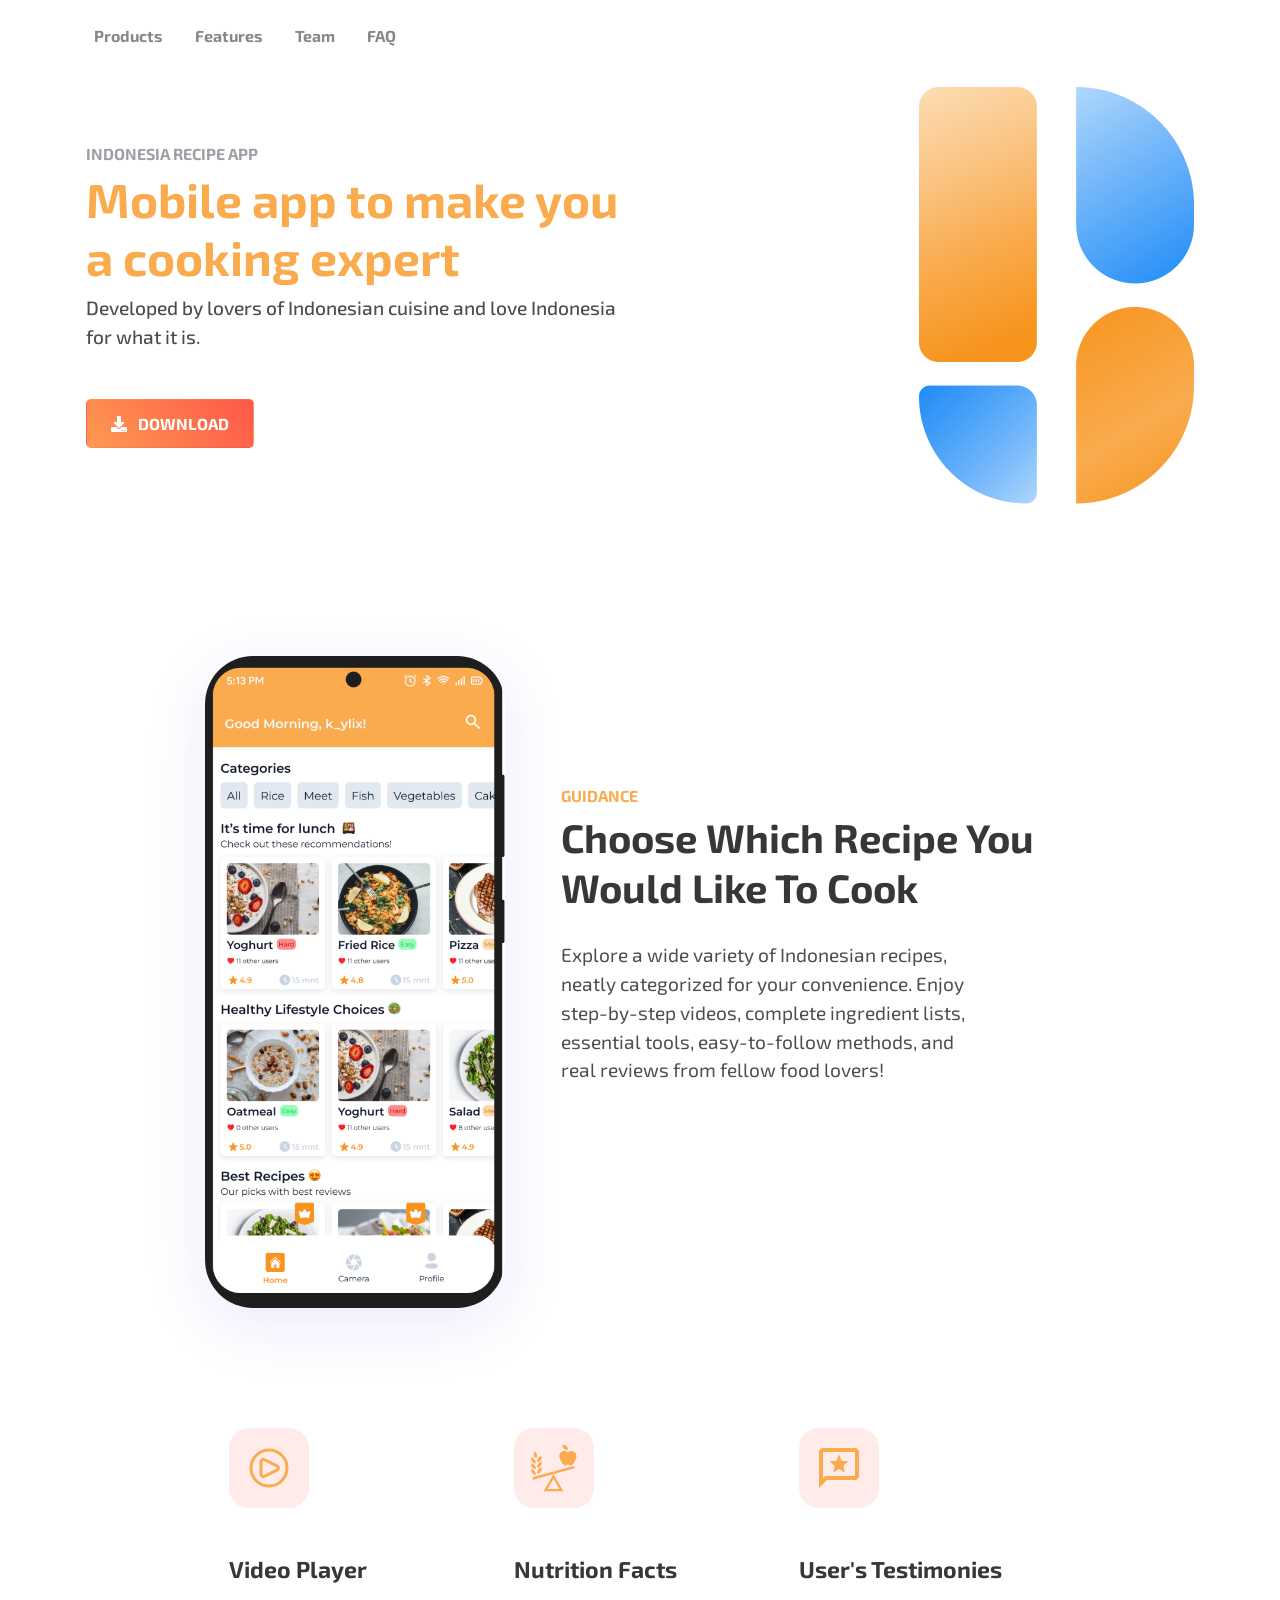
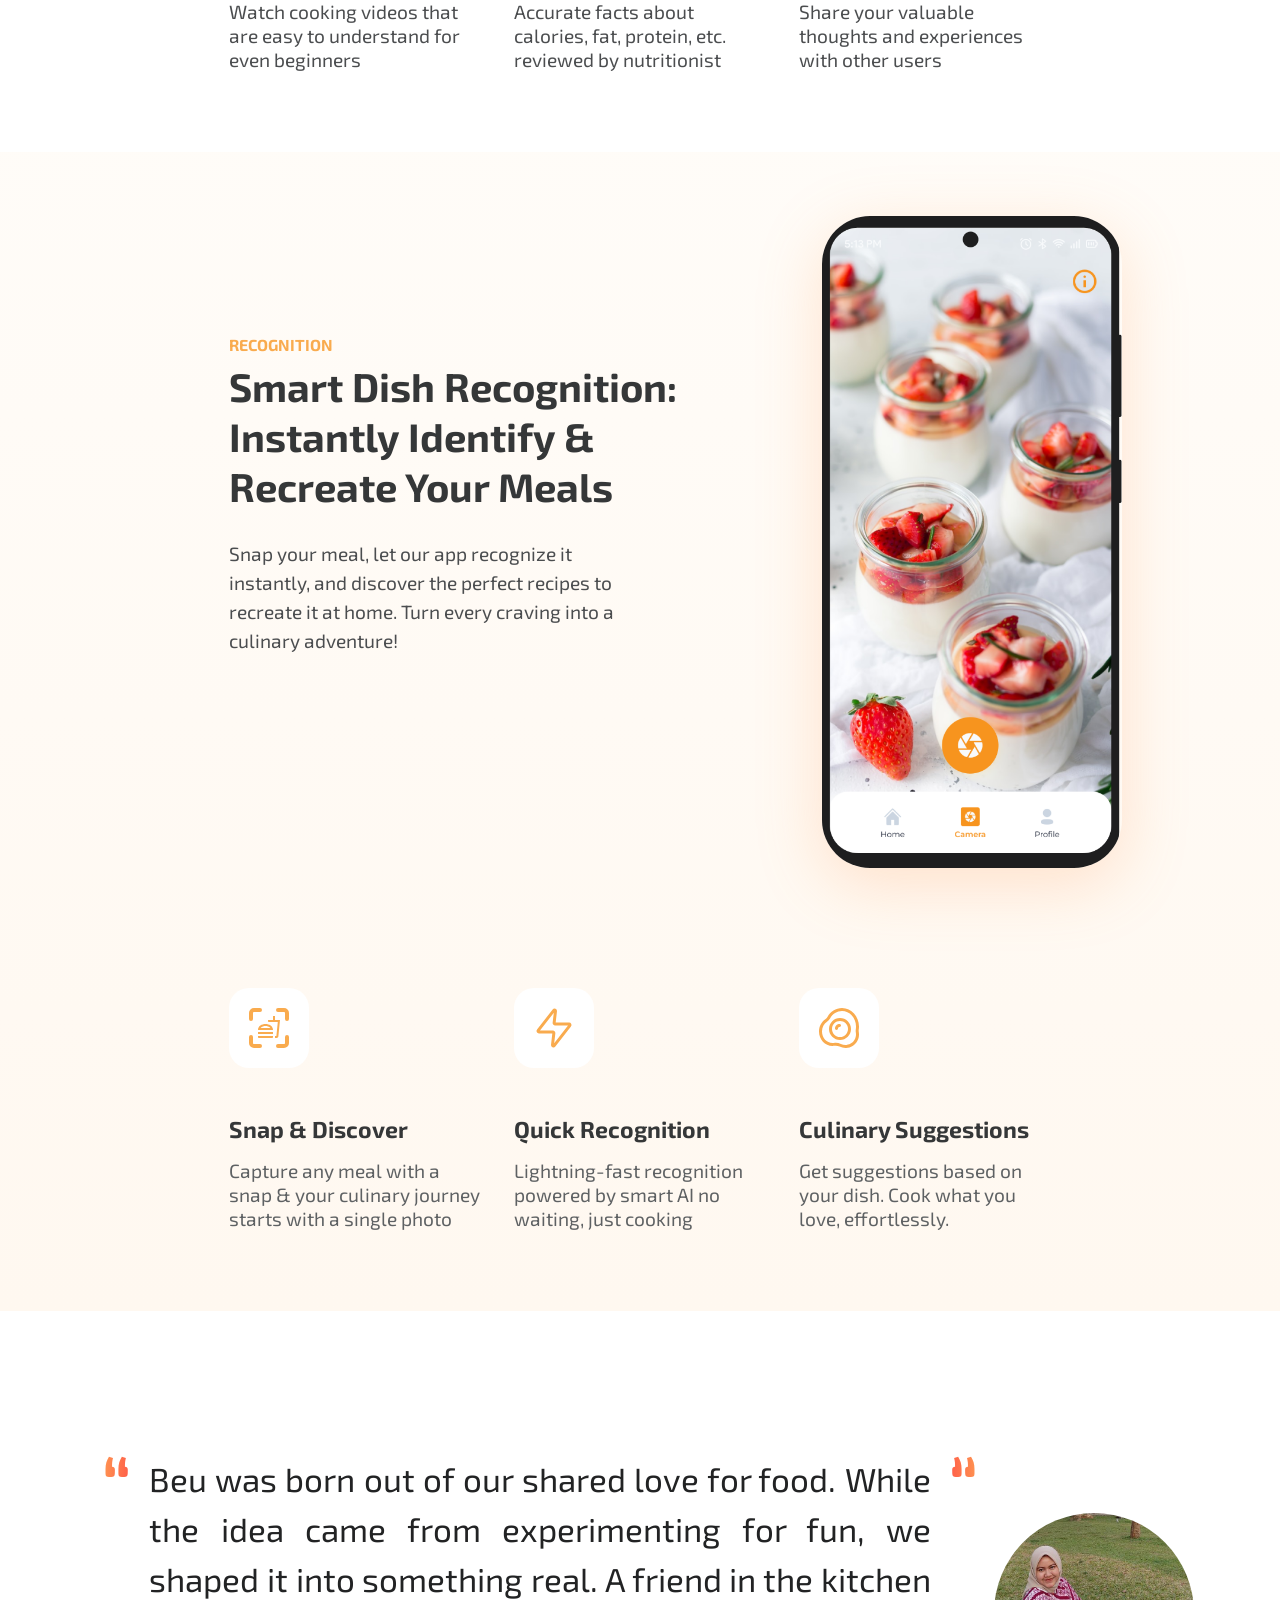
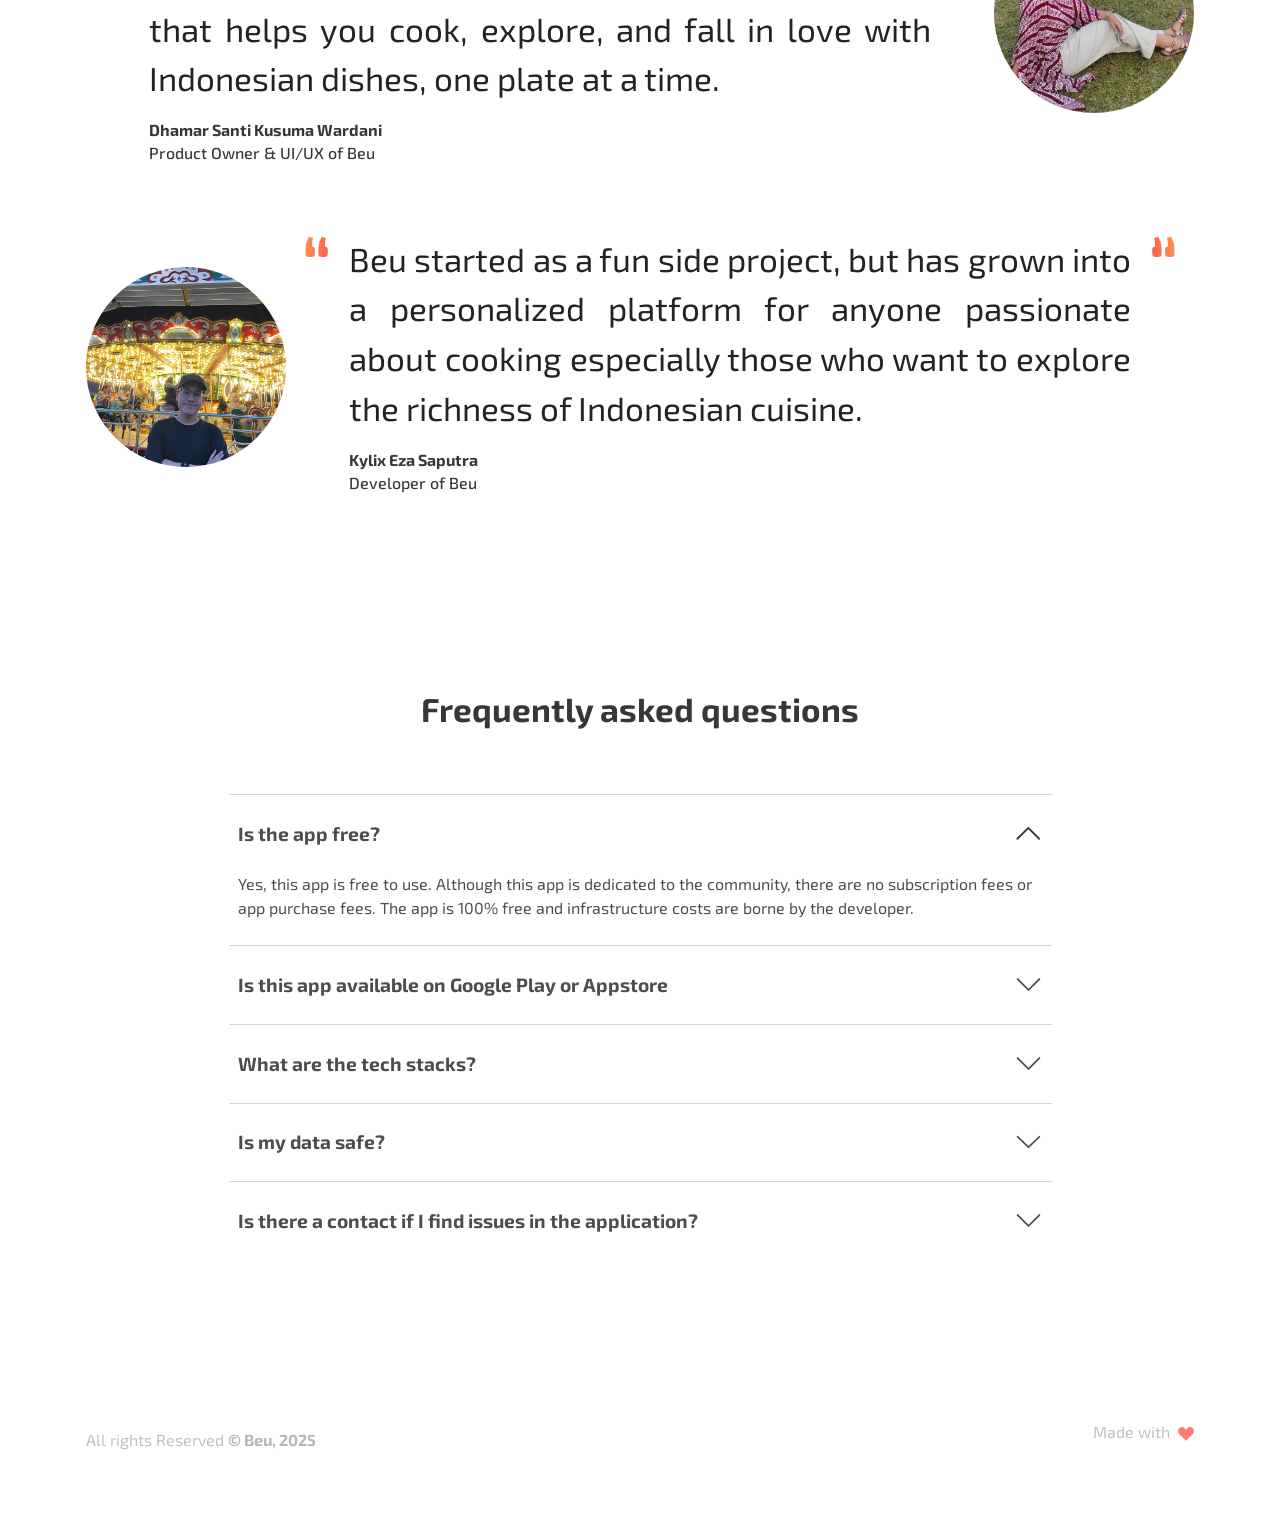
==== commit 9aa1eed4: "refactor(landing-page): added dhamar" ====
--- a/static_resources/src/main/resources/landing-page/public/index.html
+++ b/static_resources/src/main/resources/landing-page/public/index.html
@@ -150,12 +150,24 @@
       <section id="team">
         <div class="container text-center">
           <div class="mb-4">
-            <img class="my-2 my-sm-0 align-self-center align-self-sm-center image-circle"
-                 src="assets/img/gallery/kylix.jpg" width="200" alt="services" />
-            <div class="d-flex flex-column flex-sm-row align-items-start my-4">
+            <div class="d-flex flex-column flex-sm-row align-items-start my-6">
               <img class="mx-3 my-5 my-sm-0 align-self-center align-self-sm-start" src="assets/img/icons/quot.svg" alt="..." />
               <div class="flex-1 text-center text-sm-start justify-content-end">
-                <p class="fs-4 text-1200 text-justify">Beu was a project made just for fun, but now beu is a personalized product that can be used by anyone who is interested in cooking, especially Indonesian cuisine.</p>
+                <p class="fs-4 text-1200 text-justify">Beu was born out of our shared love for food. While the idea came from experimenting for fun, we shaped it into something real. A friend in the kitchen that helps you cook, explore, and fall in love with Indonesian dishes, one plate at a time.</p>
+                <h6 class="mb-1 fw-bold fs-0">Dhamar Santi Kusuma Wardani</h6>
+                <h6 class="fs-0">Product Owner & UI/UX of Beu</h6>
+              </div>
+              <img class="mx-sm-3 my-5 my-sm-0 align-self-center align-self-sm-start flip-image" src="assets/img/icons/quot.svg" alt="..." />
+              <img class="my-2 my-sm-0 align-self-center align-self-sm-center image-circle"
+                   src="assets/img/gallery/dhamar.png" width="200" alt="services" />
+            </div>
+
+            <div class="d-flex flex-column flex-sm-row align-items-start my-4">
+              <img class="my-2 my-sm-0 align-self-center align-self-sm-center image-circle"
+                   src="assets/img/gallery/kylix.jpg" width="200" alt="services" />
+              <img class="mx-3 my-5 my-sm-0 align-self-center align-self-sm-start" src="assets/img/icons/quot.svg" alt="..." />
+              <div class="flex-1 text-center text-sm-start justify-content-end">
+                <p class="fs-4 text-1200 text-justify">Beu started as a fun side project, but has grown into a personalized platform for anyone passionate about cooking especially those who want to explore the richness of Indonesian cuisine. </p>
                 <h6 class="mb-1 fw-bold fs-0">Kylix Eza Saputra</h6>
                 <h6 class="fs-0">Developer of Beu</h6>
               </div>
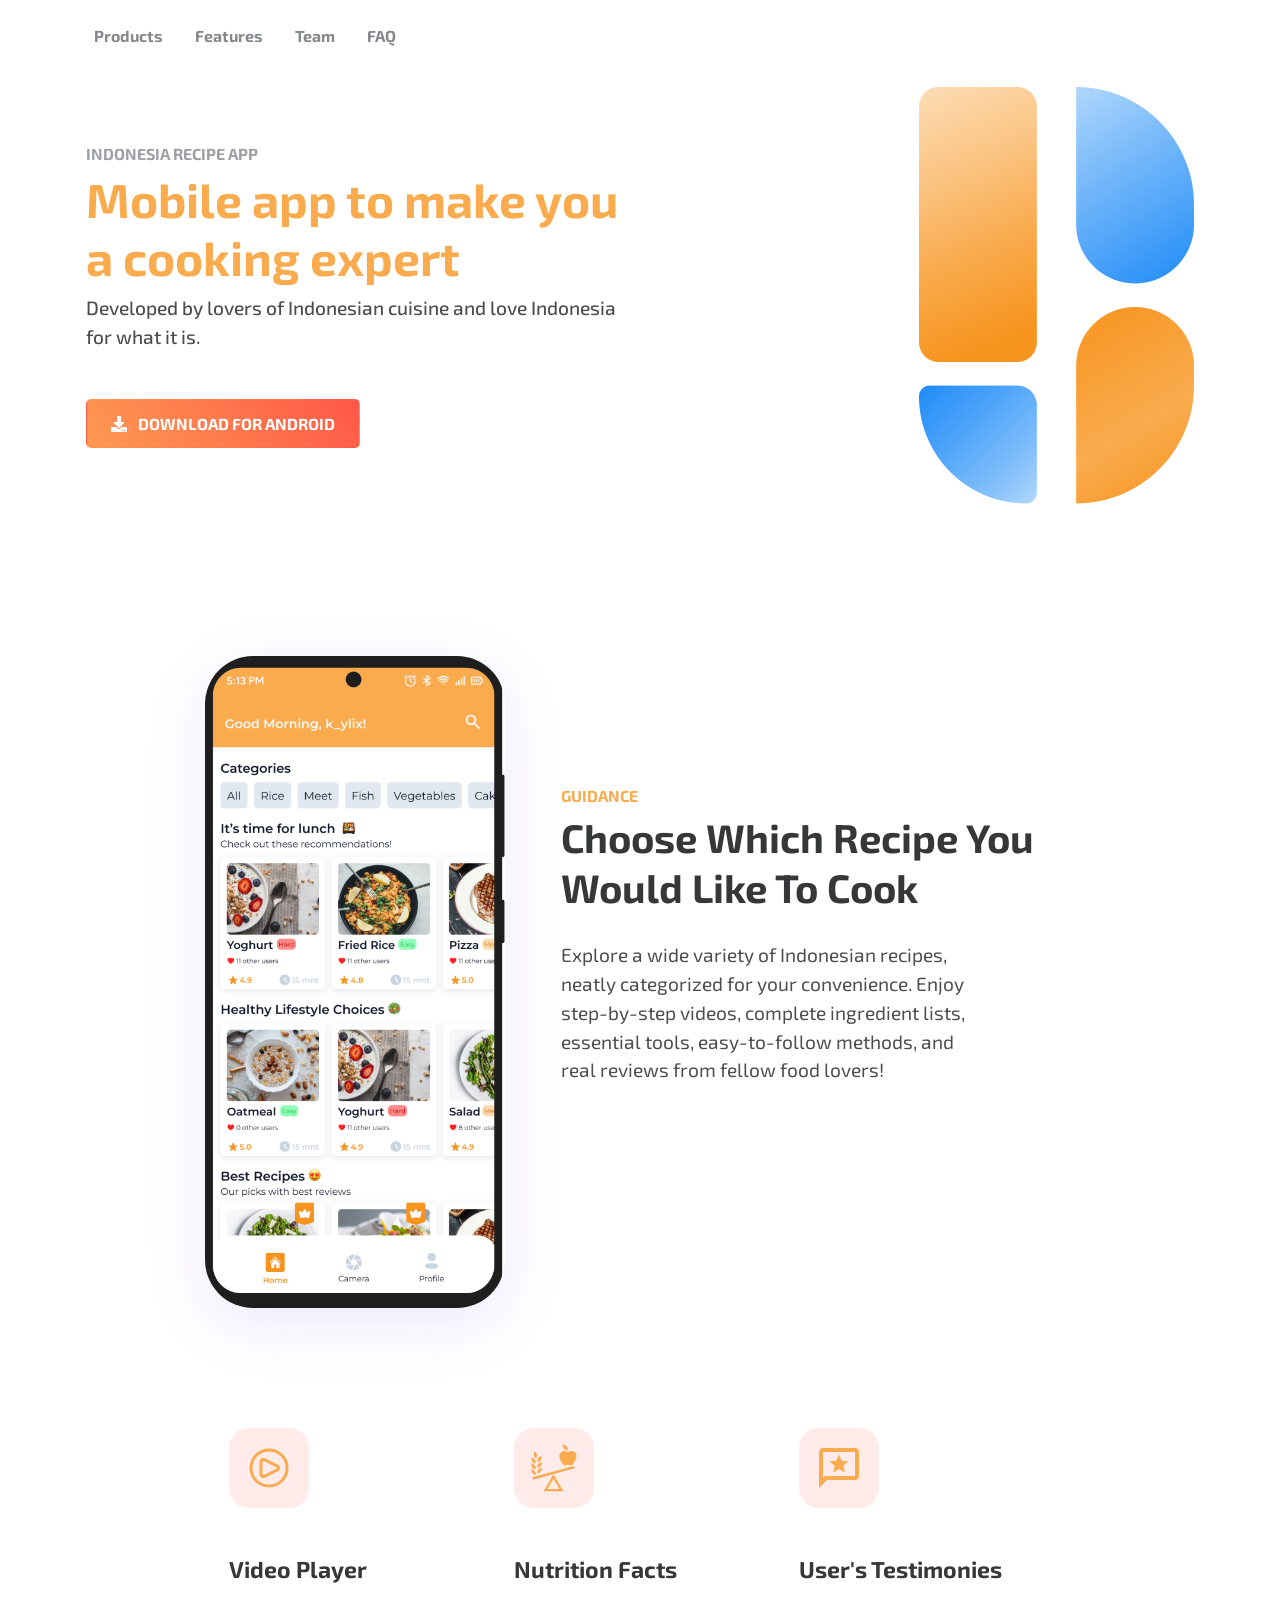
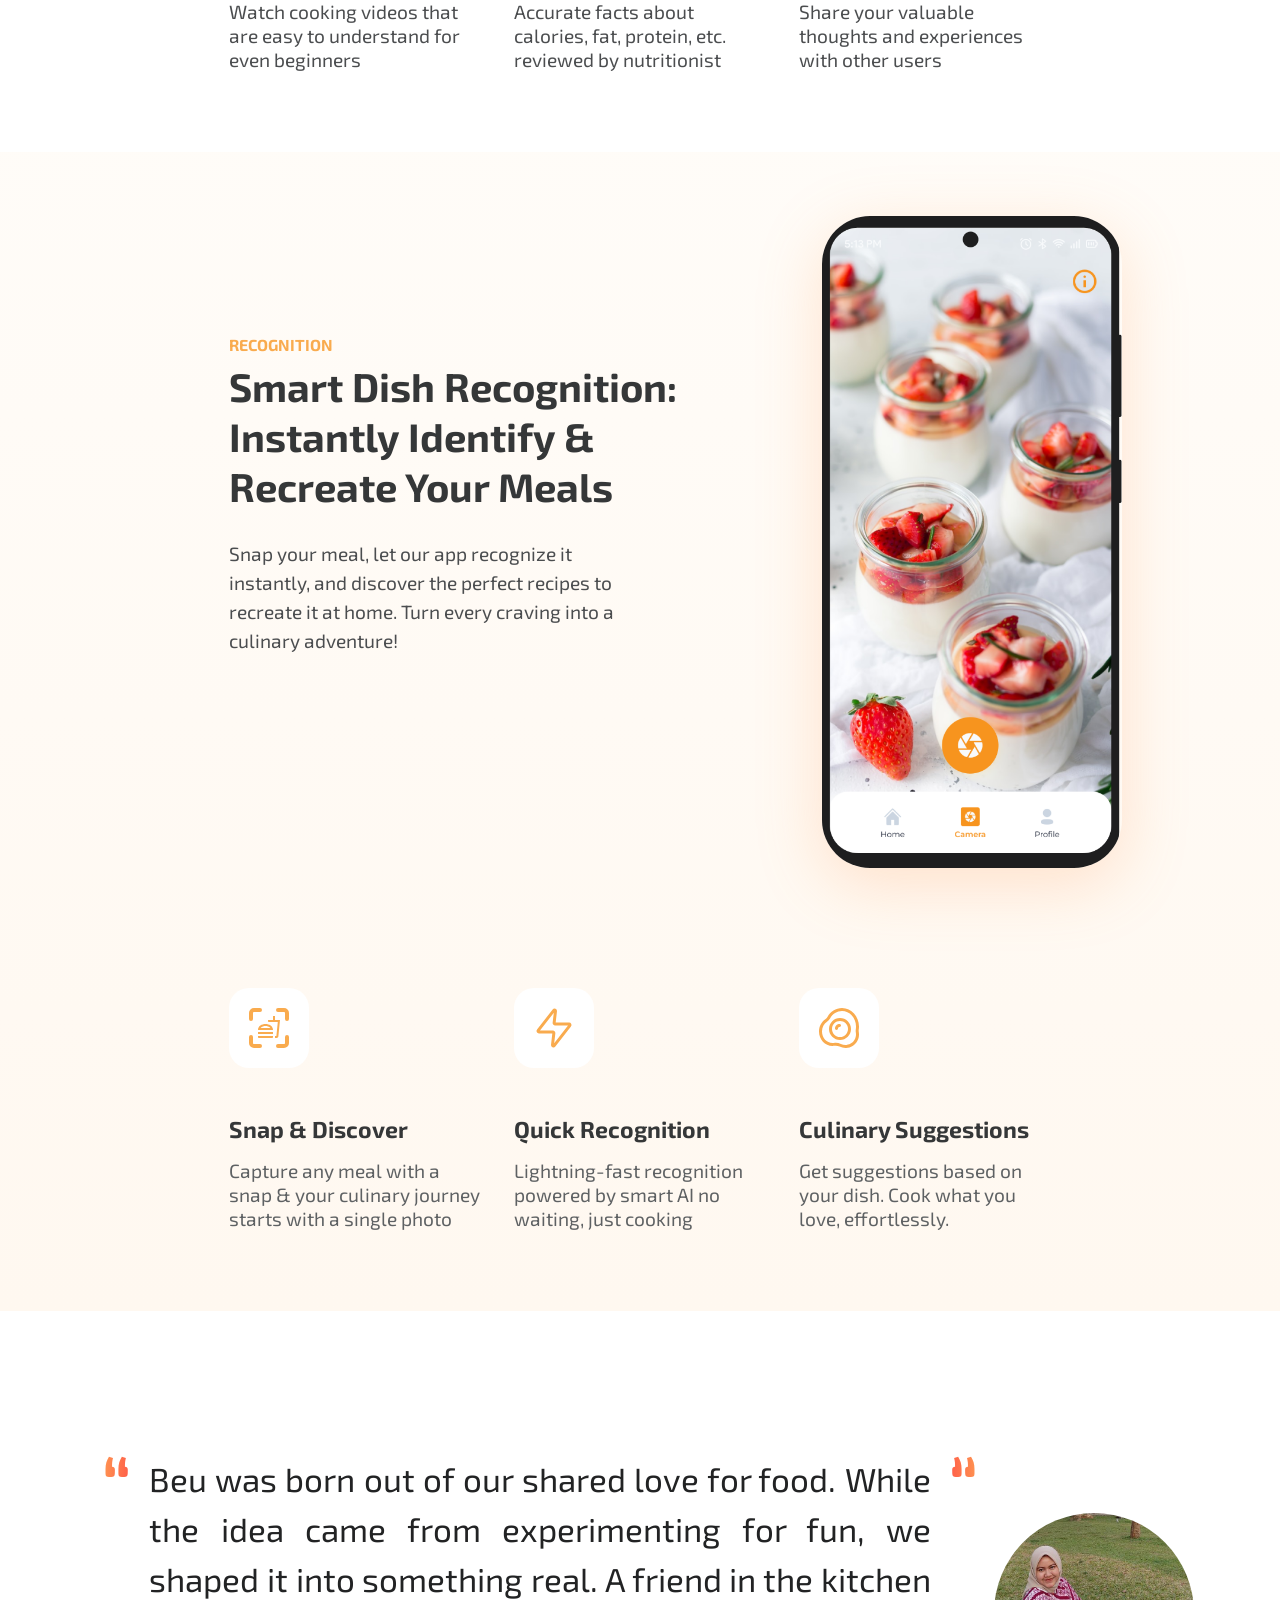
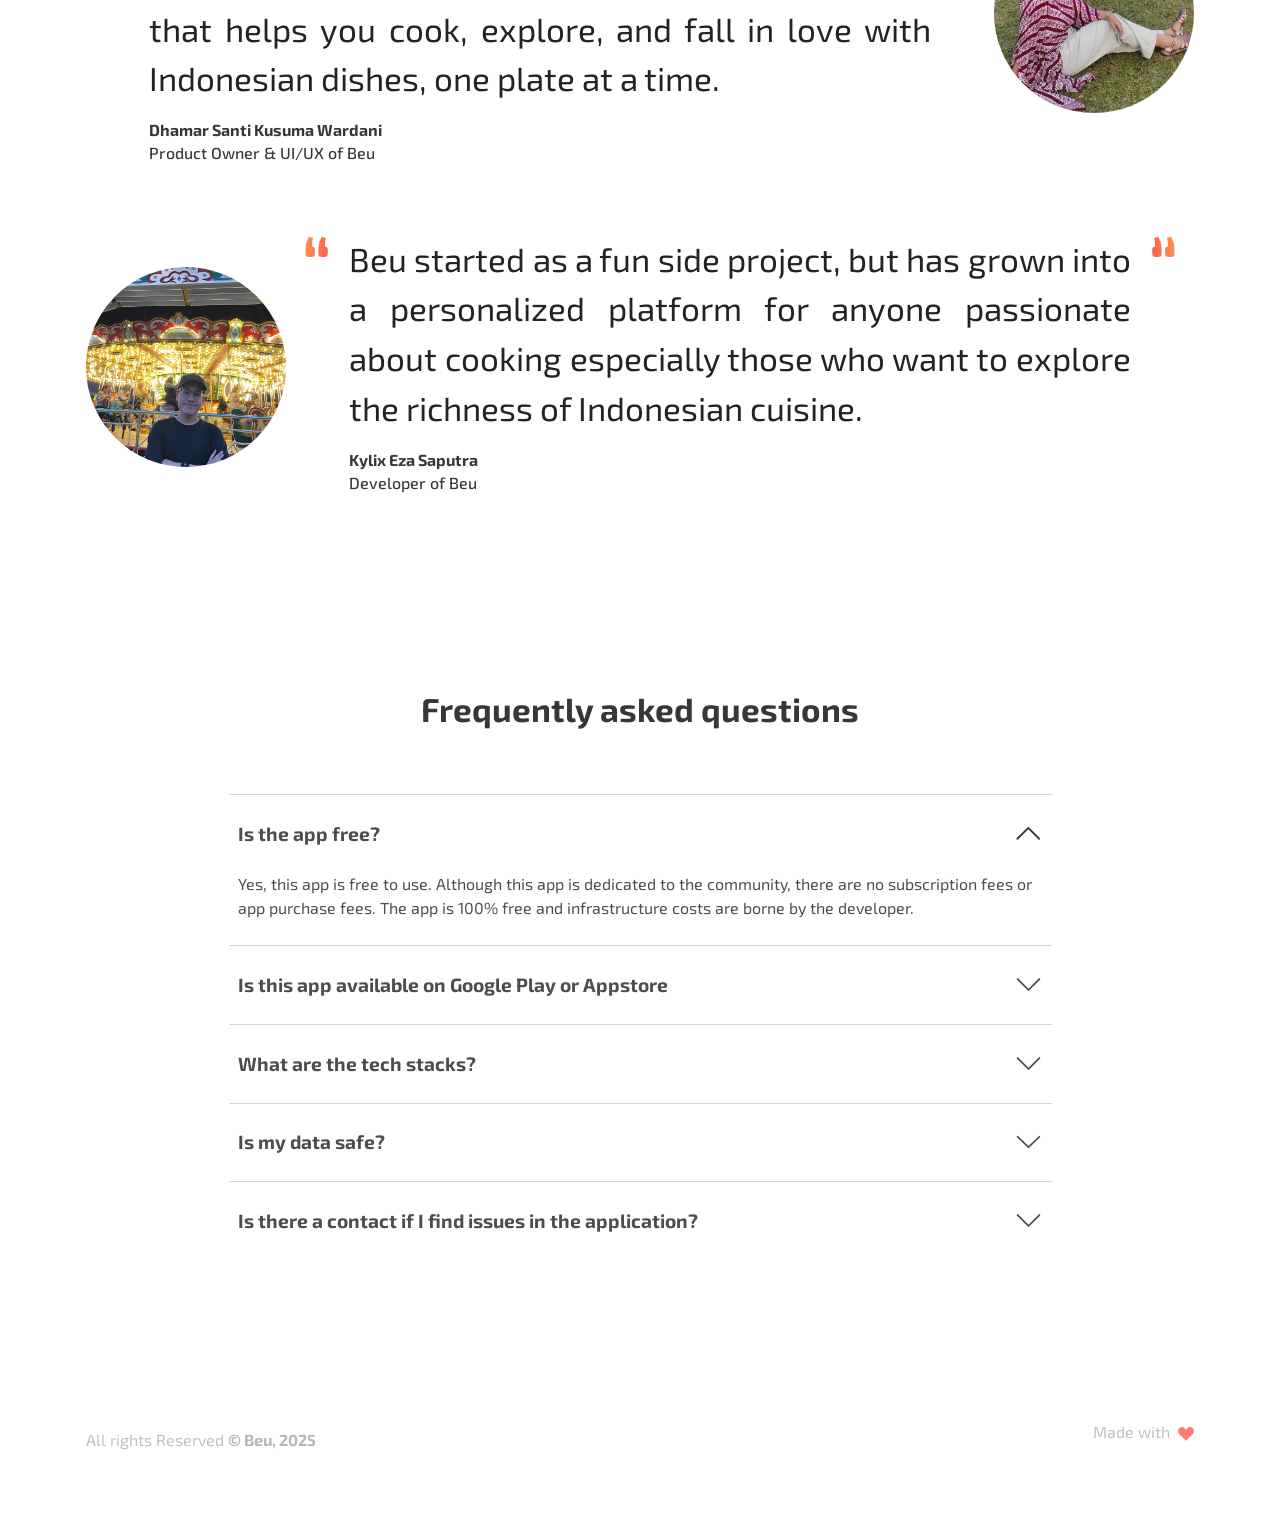
==== commit c44938ba: "refactor(landing-page): added apk for download apk on landing page" ====
--- a/static_resources/src/main/resources/landing-page/public/index.html
+++ b/static_resources/src/main/resources/landing-page/public/index.html
@@ -60,7 +60,7 @@
               <h6 class="fs-0 text-uppercase fw-bold text-600">Indonesia Recipe App</h6>
               <h1 class="fw-bold fs-4 fs-lg-6 fs-xxl-7 text-primary"> Mobile app to make you a cooking expert</h1>
               <p class="mb-5 fs-1 fw-medium">Developed by lovers of Indonesian cuisine and love Indonesia for what it is.</p>
-              <a class="btn hover-top btn-collab" href="#!"><i class="fas fa-download me-2"></i> DOWNLOAD</a>
+              <a class="btn hover-top btn-collab" href="https://storage.googleapis.com/beu-prod/app/1.0.0/beu-1.0.apk"><i class="fas fa-download me-2"></i> DOWNLOAD FOR ANDROID</a>
             </div>
           </div>
         </div>
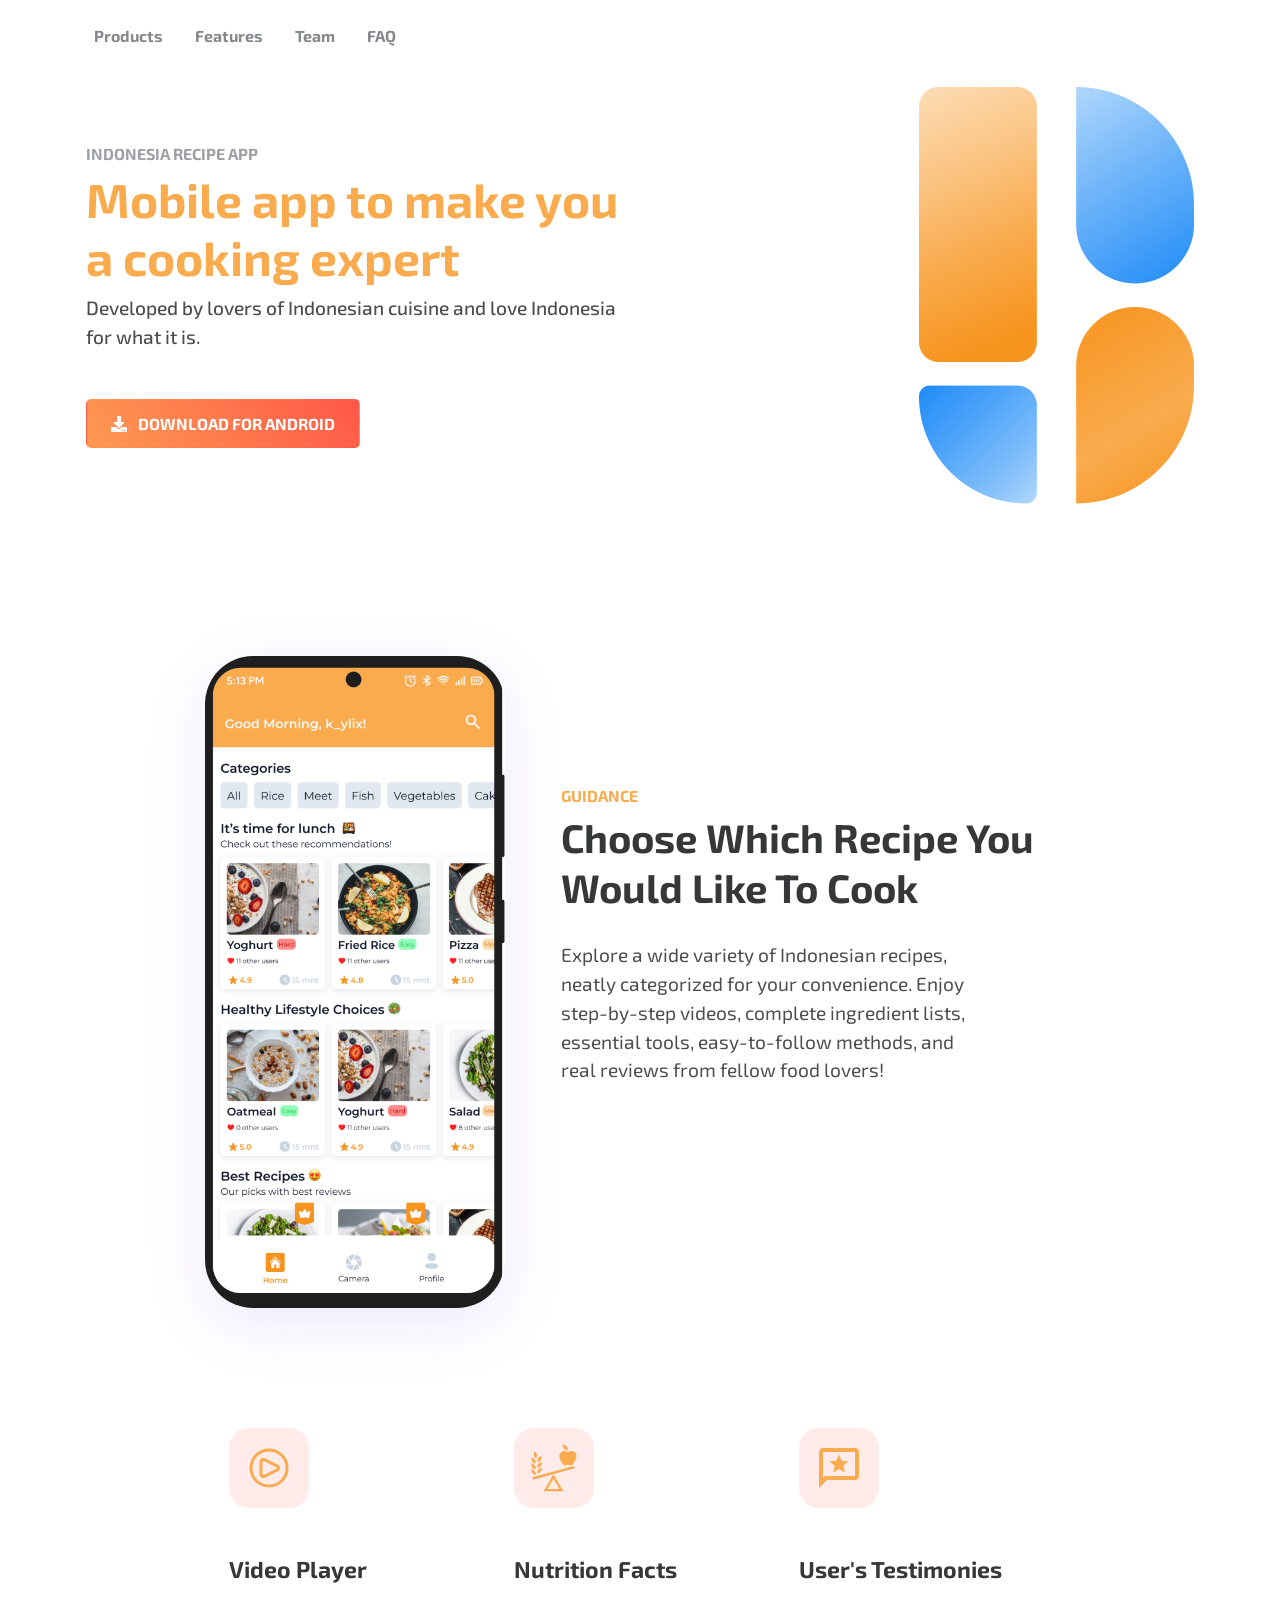
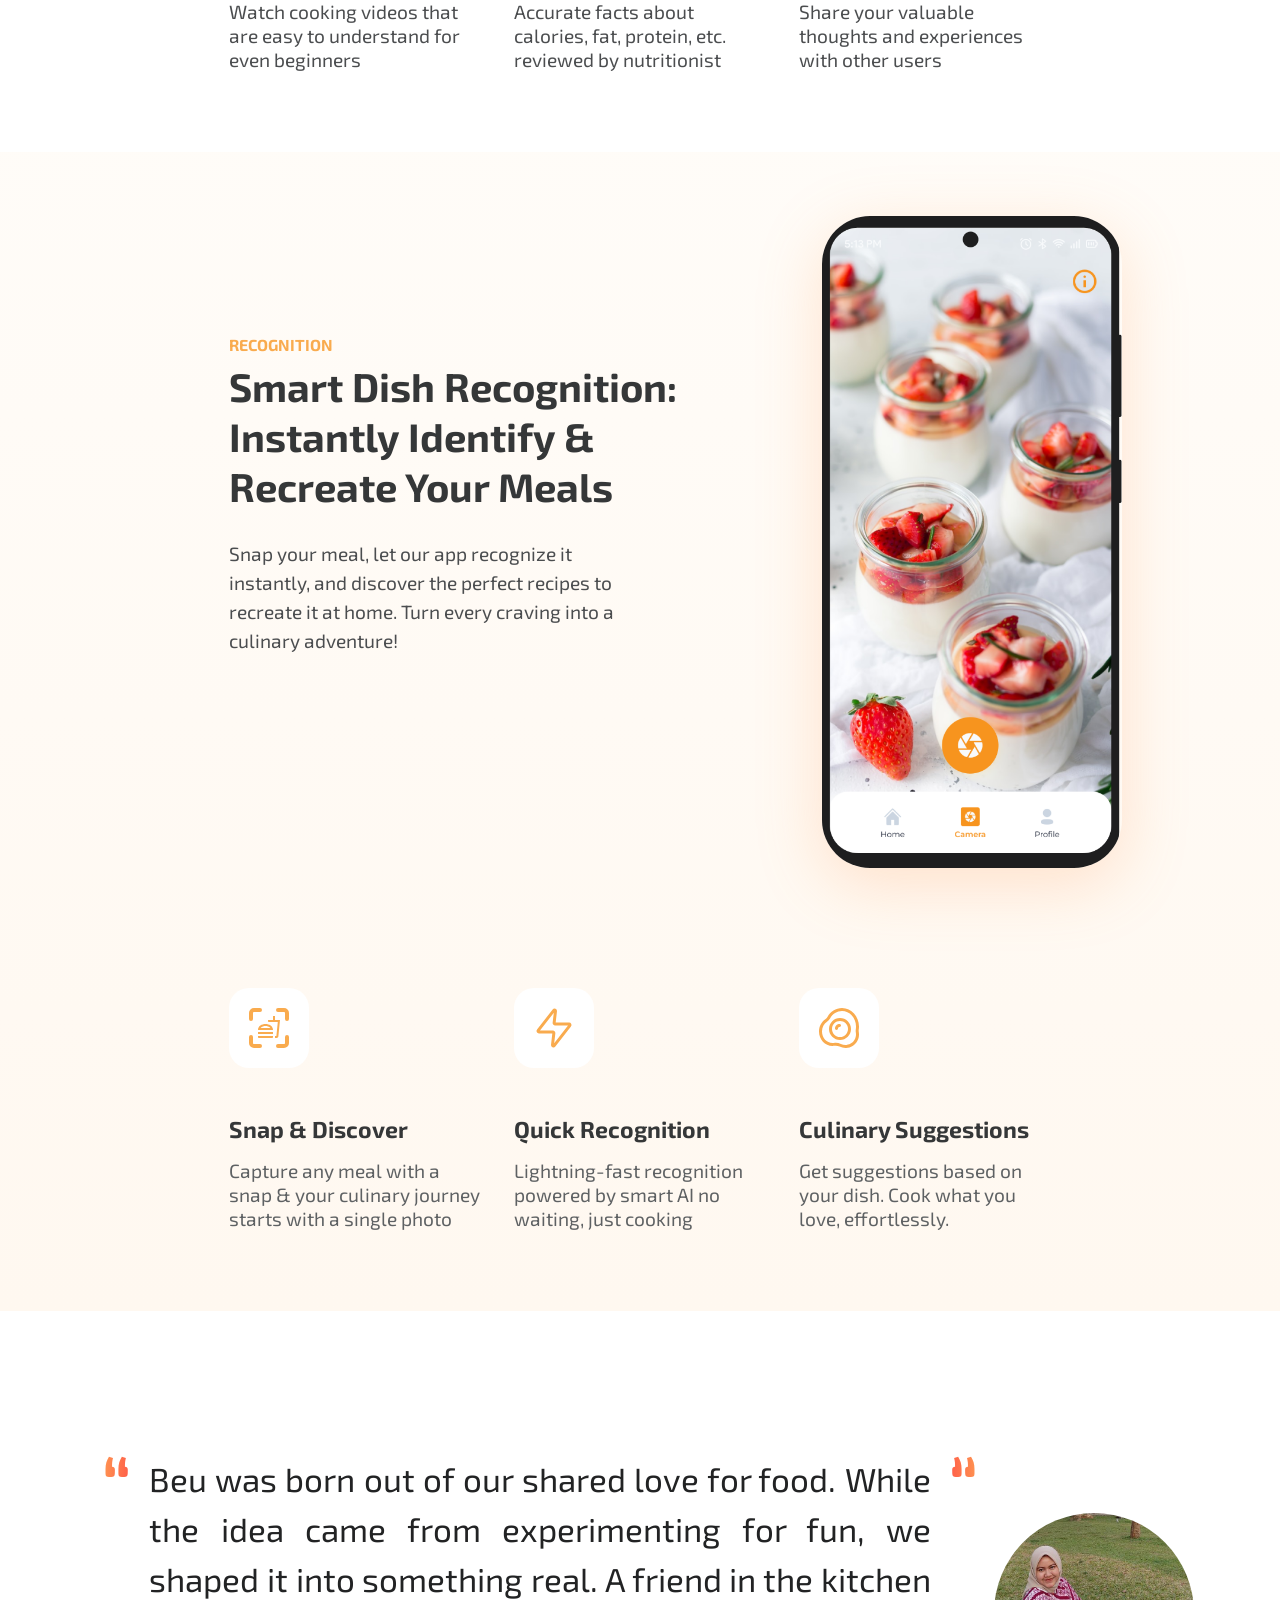
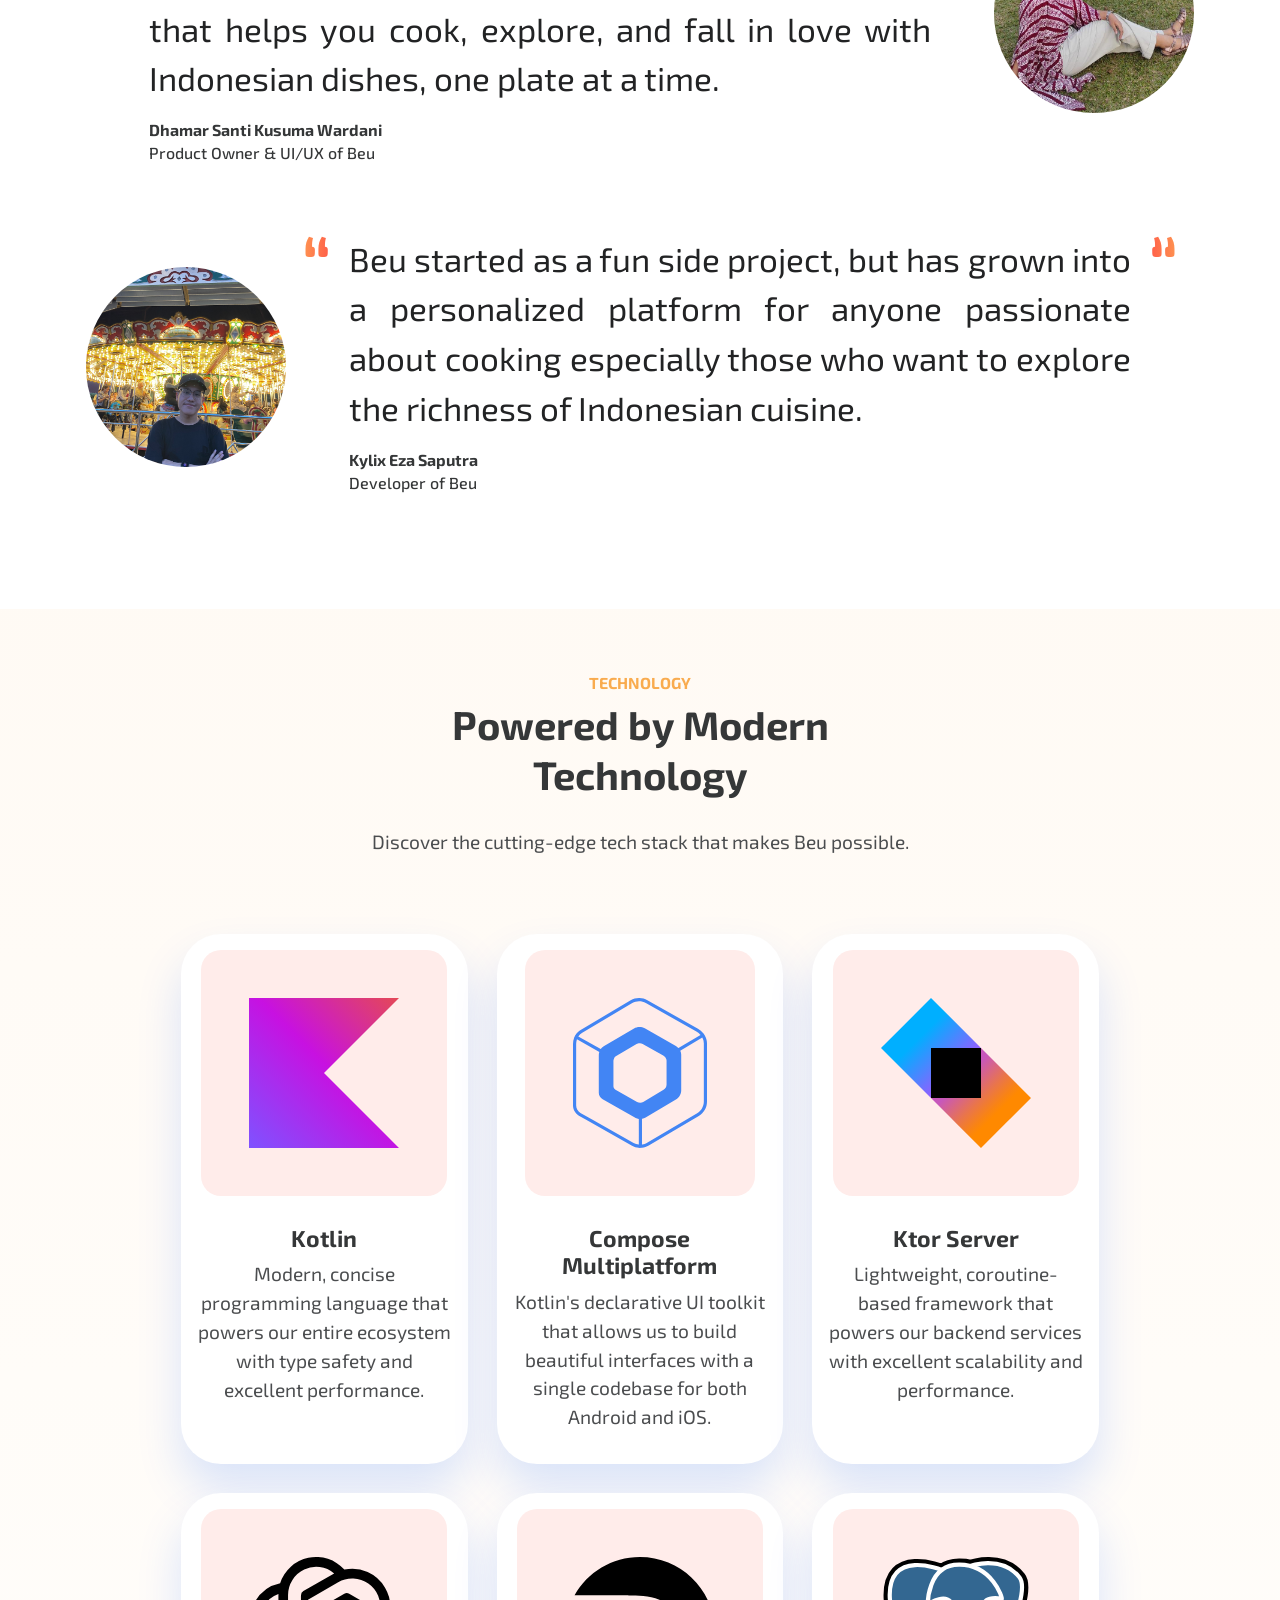
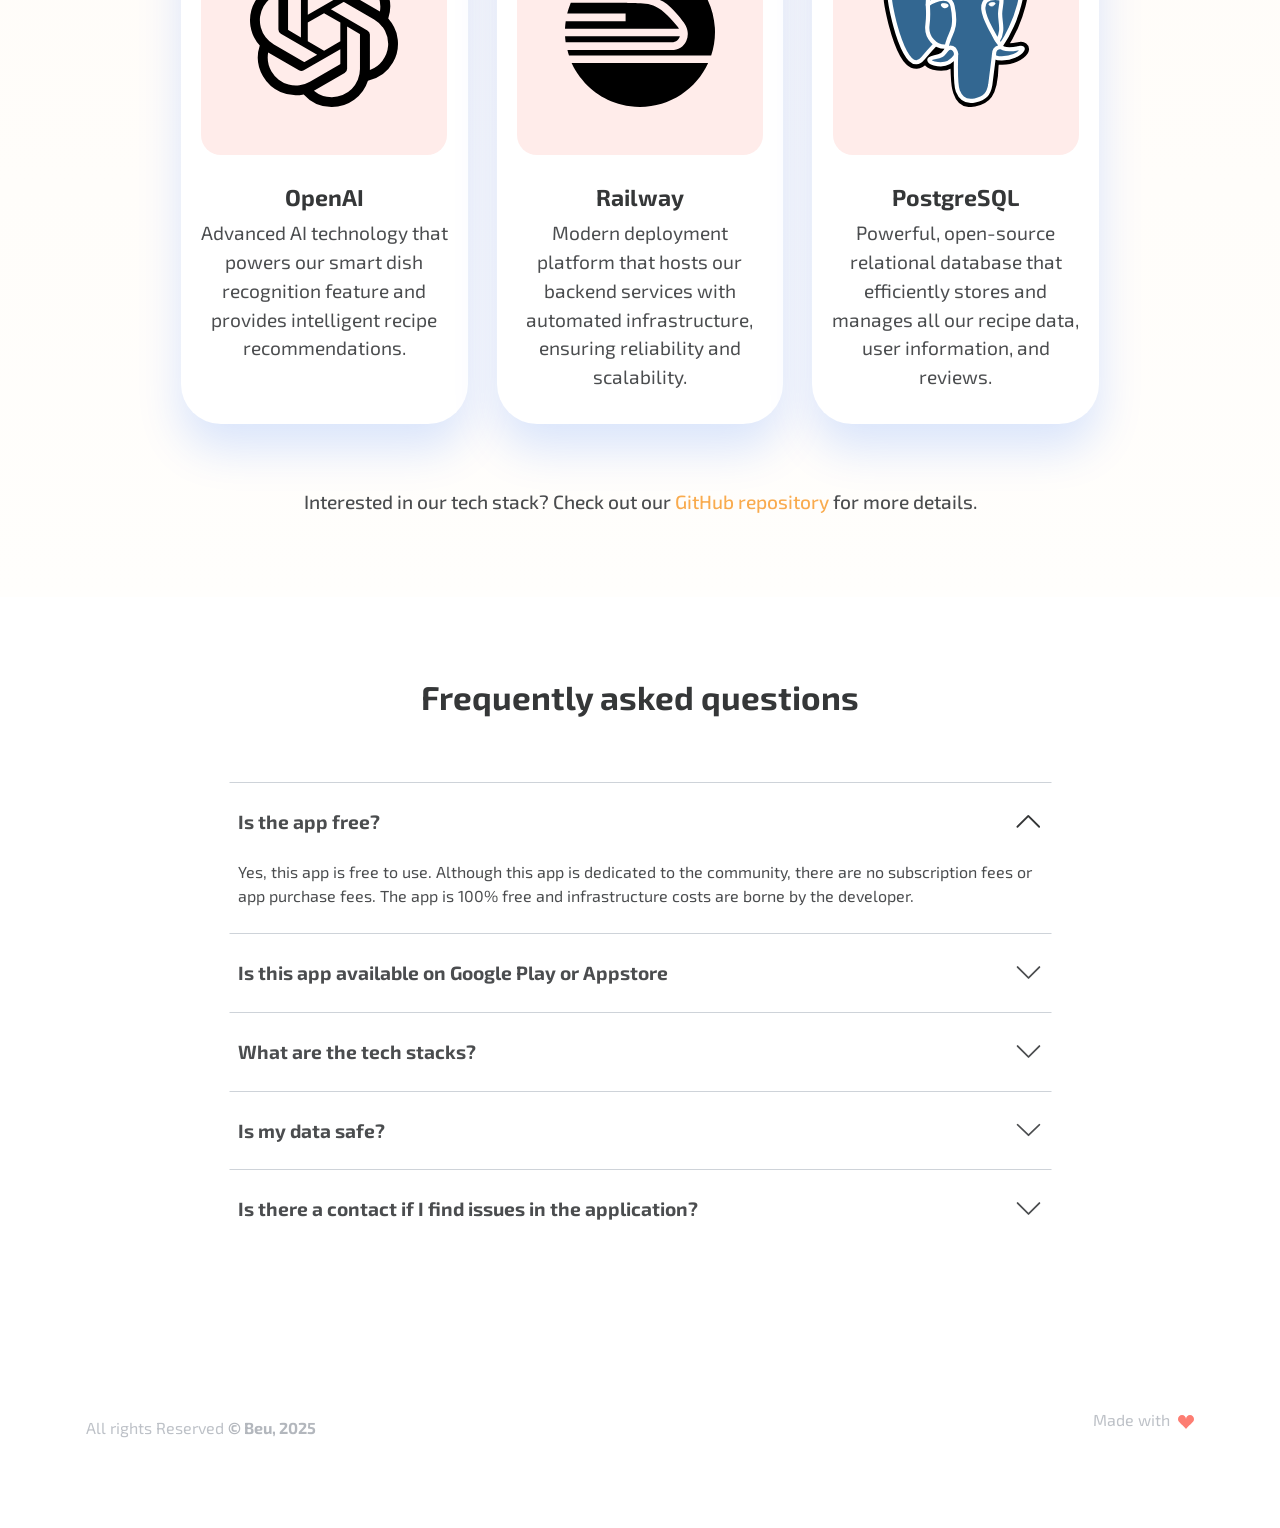
==== commit a6a1c02d: "feat(landing-page): added new section for tech stacks" ====
--- a/static_resources/src/main/resources/landing-page/public/index.html
+++ b/static_resources/src/main/resources/landing-page/public/index.html
@@ -183,6 +183,112 @@
 
       <!-- ============================================-->
       <!-- <section> begin ============================-->
+      <section class="py-6" id="tech-stack" style="background:linear-gradient(180deg, #FFF8F0 -54.51%, #FFFEFC 99.98%);">
+        <div class="container">
+          <div class="row justify-content-center">
+            <div class="col-md-8 col-lg-6 text-center mb-5">
+              <h6 class="fs-0 text-uppercase fw-bold text-primary">Technology</h6>
+              <h6 class="fw-bold fs-3 fs-lg-5 lh-sm">Powered by Modern Technology</h6>
+              <p class="my-4 fs-1">Discover the cutting-edge tech stack that makes Beu possible.</p>
+            </div>
+          </div>
+
+          <div class="row flex-center">
+            <div class="col-md-10">
+              <div class="row g-4">
+                <!-- Kotlin -->
+                <div class="col-md-4 text-center">
+                  <div class="card h-100 shadow-sm border-0">
+                    <div class="card-body">
+                      <div class="badge bg-soft-danger p-5 rounded-3 mb-4">
+                        <img height="150" src="assets/img/icons/kotlin-icon.svg" alt="Kotlin" />
+                      </div>
+                      <h4 class="fw-bold">Kotlin</h4>
+                      <p class="fs-1">Modern, concise programming language that powers our entire ecosystem with type safety and excellent performance.</p>
+                    </div>
+                  </div>
+                </div>
+
+                <!-- Compose Multiplatform -->
+                <div class="col-md-4 text-center">
+                  <div class="card h-100 shadow-sm border-0">
+                    <div class="card-body">
+                      <div class="badge bg-soft-danger p-5 rounded-3 mb-4">
+                        <img height="150" src="assets/img/icons/compose-multiplatform.svg" alt="Compose Multiplatform" />
+                      </div>
+                      <h4 class="fw-bold">Compose Multiplatform</h4>
+                      <p class="fs-1">Kotlin's declarative UI toolkit that allows us to build beautiful interfaces with a single codebase for both Android and iOS.</p>
+                    </div>
+                  </div>
+                </div>
+
+                <!-- Ktor -->
+                <div class="col-md-4 text-center">
+                  <div class="card h-100 shadow-sm border-0">
+                    <div class="card-body">
+                      <div class="badge bg-soft-danger p-5 rounded-3 mb-4">
+                        <img height="150" src="assets/img/icons/ktor-icon.svg" alt="Ktor" />
+                      </div>
+                      <h4 class="fw-bold">Ktor Server</h4>
+                      <p class="fs-1">Lightweight, coroutine-based framework that powers our backend services with excellent scalability and performance.</p>
+                    </div>
+                  </div>
+                </div>
+
+                <!-- OpenAI -->
+                <div class="col-md-4 text-center">
+                  <div class="card h-100 shadow-sm border-0">
+                    <div class="card-body">
+                      <div class="badge bg-soft-danger p-5 rounded-3 mb-4">
+                        <img height="150" src="assets/img/icons/openai.svg" alt="OpenAI" />
+                      </div>
+                      <h4 class="fw-bold">OpenAI</h4>
+                      <p class="fs-1">Advanced AI technology that powers our smart dish recognition feature and provides intelligent recipe recommendations.</p>
+                    </div>
+                  </div>
+                </div>
+
+                <!-- Railway -->
+                <div class="col-md-4 text-center">
+                  <div class="card h-100 shadow-sm border-0">
+                    <div class="card-body">
+                      <div class="badge bg-soft-danger p-5 rounded-3 mb-4">
+                        <img height="150" src="assets/img/icons/railway.svg" alt="Railway" />
+                      </div>
+                      <h4 class="fw-bold">Railway</h4>
+                      <p class="fs-1">Modern deployment platform that hosts our backend services with automated infrastructure, ensuring reliability and scalability.</p>
+                    </div>
+                  </div>
+                </div>
+
+                <!-- PostgreSQL -->
+                <div class="col-md-4 text-center">
+                  <div class="card h-100 shadow-sm border-0">
+                    <div class="card-body">
+                      <div class="badge bg-soft-danger p-5 rounded-3 mb-4">
+                        <img height="150" src="assets/img/icons/postgresql-icon.svg" alt="PostgreSQL" />
+                      </div>
+                      <h4 class="fw-bold">PostgreSQL</h4>
+                      <p class="fs-1">Powerful, open-source relational database that efficiently stores and manages all our recipe data, user information, and reviews.</p>
+                    </div>
+                  </div>
+                </div>
+              </div>
+            </div>
+          </div>
+
+          <div class="row mt-6">
+            <div class="col-12 text-center">
+              <p class="fs-1 fw-medium">Interested in our tech stack? Check out our <a href="https://github.com/kylixeza/beu-cmp" class="text-primary">GitHub repository</a> for more details.</p>
+            </div>
+          </div>
+        </div>
+        <!-- end of .container-->
+      </section>
+      <!-- <section> close ============================-->
+
+      <!-- ============================================-->
+      <!-- <section> begin ============================-->
       <section id="faq">
         <div class="container">
           <div class="row justify-content-center">
